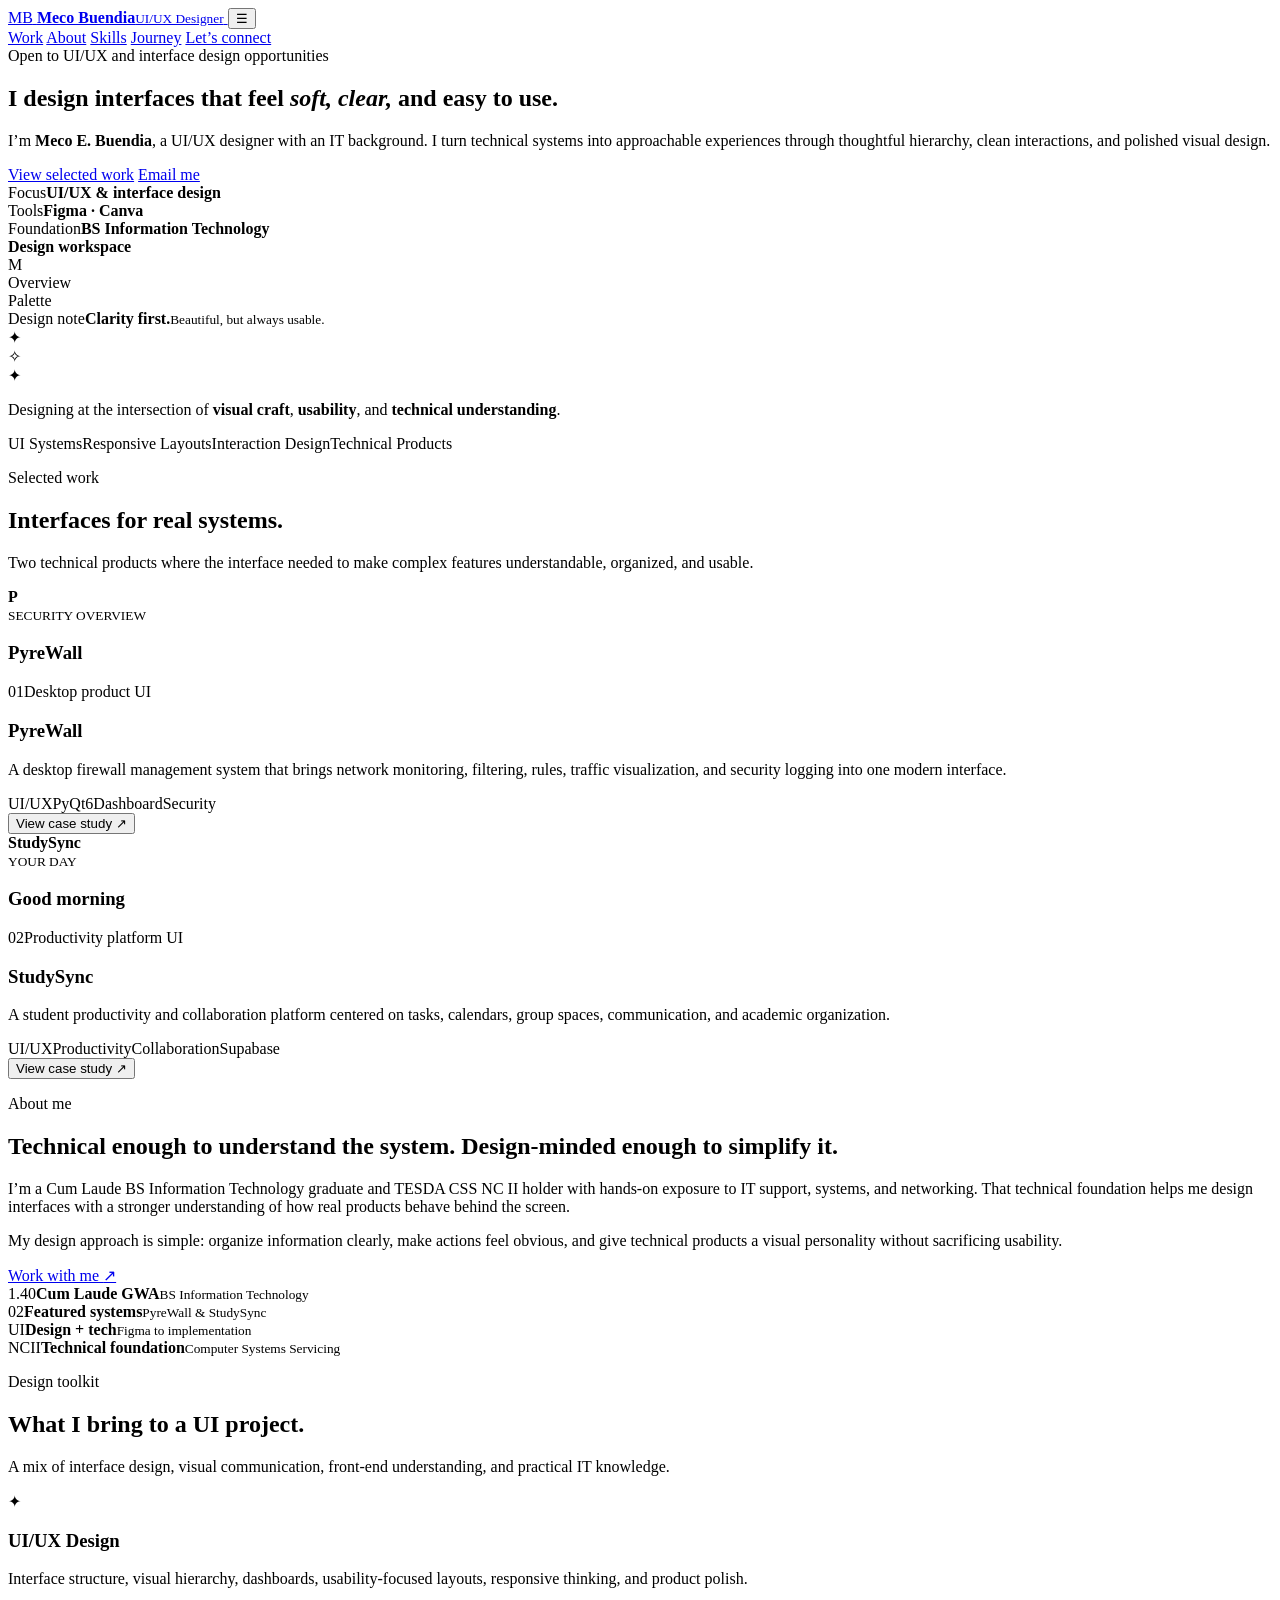
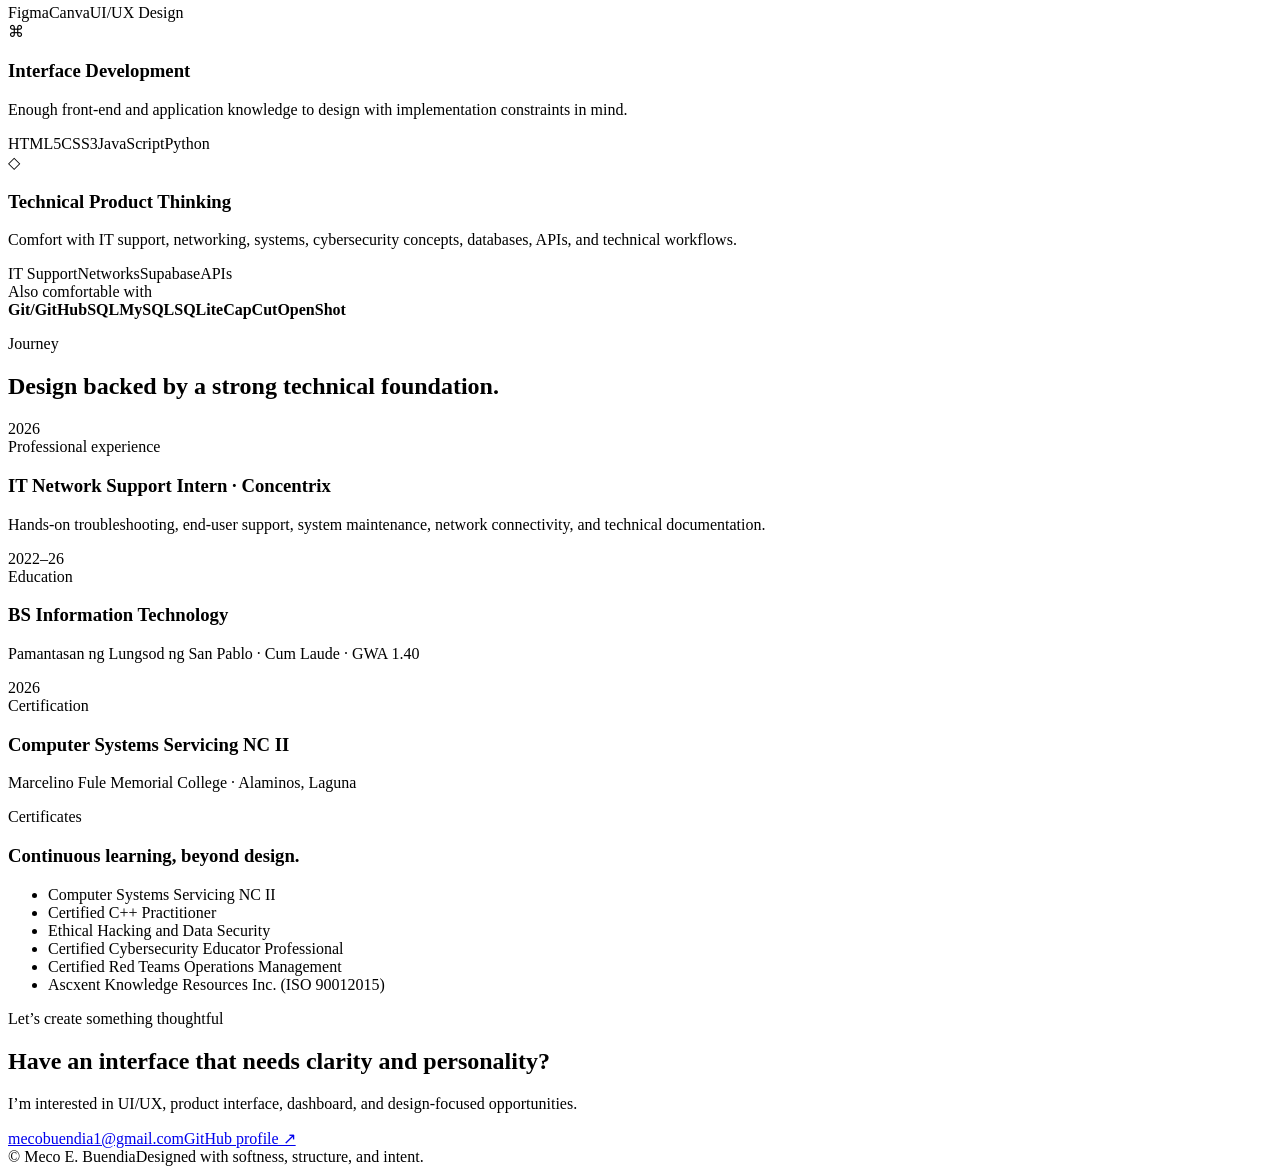
==== index.html @ 8eca29f7 "Add Meco UI UX portfolio site" ====
<!doctype html>
<html lang="en">
<head>
  <meta charset="utf-8" />
  <meta name="viewport" content="width=device-width, initial-scale=1" />
  <meta name="description" content="Meco E. Buendia — UI/UX designer portfolio focused on clear, polished interfaces for technical products." />
  <meta name="theme-color" content="#fbf5f8" />
  <title>Meco E. Buendia — UI/UX Designer</title>
  <link rel="stylesheet" href="styles.css" />
  <script src="app.js" defer></script>
</head>
<body>
  <div class="ambient ambient-a"></div>
  <div class="ambient ambient-b"></div>

  <header class="site-header" id="top">
    <a class="brand" href="#top" aria-label="Meco Buendia home">
      <span class="brand-mark">MB</span>
      <span class="brand-copy"><strong>Meco Buendia</strong><small>UI/UX Designer</small></span>
    </a>

    <button class="menu-button" id="menuButton" aria-label="Open navigation" aria-expanded="false">☰</button>
    <nav class="nav" id="siteNav">
      <a href="#work">Work</a>
      <a href="#about">About</a>
      <a href="#skills">Skills</a>
      <a href="#journey">Journey</a>
      <a class="nav-cta" href="#contact">Let’s connect</a>
    </nav>
  </header>

  <main>
    <section class="hero section-shell">
      <div class="hero-copy reveal">
        <div class="kicker"><span class="kicker-dot"></span> Open to UI/UX and interface design opportunities</div>
        <h1>I design interfaces that feel <em>soft, clear,</em> and easy to use.</h1>
        <p class="hero-lead">
          I’m <strong>Meco E. Buendia</strong>, a UI/UX designer with an IT background. I turn technical systems into approachable experiences through thoughtful hierarchy, clean interactions, and polished visual design.
        </p>
        <div class="hero-actions">
          <a class="button primary" href="#work">View selected work</a>
          <a class="button secondary" href="mailto:mecobuendia1@gmail.com">Email me</a>
        </div>
        <div class="hero-meta">
          <div><span>Focus</span><strong>UI/UX & interface design</strong></div>
          <div><span>Tools</span><strong>Figma · Canva</strong></div>
          <div><span>Foundation</span><strong>BS Information Technology</strong></div>
        </div>
      </div>

      <div class="hero-visual reveal delay-1" aria-label="Interface design preview">
        <div class="visual-backdrop"></div>
        <article class="ui-window main-window">
          <div class="window-bar"><span></span><span></span><span></span><b>Design workspace</b></div>
          <div class="window-body">
            <aside class="mini-sidebar">
              <div class="mini-logo">M</div>
              <i class="active"></i><i></i><i></i><i></i>
            </aside>
            <div class="mini-content">
              <div class="mini-label">Overview</div>
              <div class="mini-title"></div>
              <div class="mini-subtitle"></div>
              <div class="mini-stats"><span></span><span></span><span></span></div>
              <div class="mini-grid"><div></div><div></div></div>
            </div>
          </div>
        </article>
        <article class="floating-card palette-card"><span>Palette</span><div class="swatches"><i></i><i></i><i></i><i></i></div></article>
        <article class="floating-card note-card"><span>Design note</span><strong>Clarity first.</strong><small>Beautiful, but always usable.</small></article>
        <div class="sparkle s1">✦</div><div class="sparkle s2">✧</div><div class="sparkle s3">✦</div>
      </div>
    </section>

    <section class="section-shell intro-strip reveal">
      <p>Designing at the intersection of <strong>visual craft</strong>, <strong>usability</strong>, and <strong>technical understanding</strong>.</p>
      <div class="strip-tags"><span>UI Systems</span><span>Responsive Layouts</span><span>Interaction Design</span><span>Technical Products</span></div>
    </section>

    <section class="section-shell section" id="work">
      <div class="section-heading reveal">
        <div><p class="eyebrow">Selected work</p><h2>Interfaces for real systems.</h2></div>
        <p>Two technical products where the interface needed to make complex features understandable, organized, and usable.</p>
      </div>

      <div class="projects">
        <article class="project-card project-pyre reveal">
          <div class="project-visual pyre-visual">
            <div class="mock-app dark-mock">
              <div class="mock-side"><b>P</b><span></span><span></span><span></span><span></span></div>
              <div class="mock-main"><small>SECURITY OVERVIEW</small><h3>PyreWall</h3><div class="mock-cards"><i></i><i></i><i></i></div><div class="mock-chart"><span></span><span></span><span></span><span></span><span></span><span></span><span></span></div><div class="mock-table"><i></i><i></i><i></i></div></div>
            </div>
          </div>
          <div class="project-copy">
            <div class="project-top"><span class="project-index">01</span><span class="case-type">Desktop product UI</span></div>
            <h3>PyreWall</h3>
            <p>A desktop firewall management system that brings network monitoring, filtering, rules, traffic visualization, and security logging into one modern interface.</p>
            <div class="project-tags"><span>UI/UX</span><span>PyQt6</span><span>Dashboard</span><span>Security</span></div>
            <button class="text-link" data-case="pyrewall">View case study <span>↗</span></button>
          </div>
        </article>

        <article class="project-card project-study reveal">
          <div class="project-visual study-visual">
            <div class="mock-app light-mock">
              <div class="study-top"><b>StudySync</b><div><i></i><i></i><i></i></div></div>
              <div class="study-layout"><aside><span></span><span></span><span></span><span></span></aside><div class="study-content"><small>YOUR DAY</small><h3>Good morning</h3><div class="study-cards"><i></i><i></i></div><div class="study-panel"><span></span><span></span><span></span></div></div></div>
            </div>
          </div>
          <div class="project-copy">
            <div class="project-top"><span class="project-index">02</span><span class="case-type">Productivity platform UI</span></div>
            <h3>StudySync</h3>
            <p>A student productivity and collaboration platform centered on tasks, calendars, group spaces, communication, and academic organization.</p>
            <div class="project-tags"><span>UI/UX</span><span>Productivity</span><span>Collaboration</span><span>Supabase</span></div>
            <button class="text-link" data-case="studysync">View case study <span>↗</span></button>
          </div>
        </article>
      </div>
    </section>

    <section class="section-shell section" id="about">
      <div class="about-layout">
        <div class="about-copy reveal">
          <p class="eyebrow">About me</p>
          <h2>Technical enough to understand the system. Design-minded enough to simplify it.</h2>
          <p>I’m a Cum Laude BS Information Technology graduate and TESDA CSS NC II holder with hands-on exposure to IT support, systems, and networking. That technical foundation helps me design interfaces with a stronger understanding of how real products behave behind the screen.</p>
          <p>My design approach is simple: organize information clearly, make actions feel obvious, and give technical products a visual personality without sacrificing usability.</p>
          <a class="text-link inline-link" href="#contact">Work with me <span>↗</span></a>
        </div>
        <div class="about-cards reveal delay-1">
          <article><span class="card-number">1.40</span><strong>Cum Laude GWA</strong><small>BS Information Technology</small></article>
          <article><span class="card-number">02</span><strong>Featured systems</strong><small>PyreWall & StudySync</small></article>
          <article><span class="card-number">UI</span><strong>Design + tech</strong><small>Figma to implementation</small></article>
          <article><span class="card-number">NCII</span><strong>Technical foundation</strong><small>Computer Systems Servicing</small></article>
        </div>
      </div>
    </section>

    <section class="section-shell section" id="skills">
      <div class="section-heading reveal"><div><p class="eyebrow">Design toolkit</p><h2>What I bring to a UI project.</h2></div><p>A mix of interface design, visual communication, front-end understanding, and practical IT knowledge.</p></div>
      <div class="skill-grid">
        <article class="skill-card reveal"><div class="skill-icon">✦</div><h3>UI/UX Design</h3><p>Interface structure, visual hierarchy, dashboards, usability-focused layouts, responsive thinking, and product polish.</p><div><span>Figma</span><span>Canva</span><span>UI/UX Design</span></div></article>
        <article class="skill-card reveal delay-1"><div class="skill-icon">⌘</div><h3>Interface Development</h3><p>Enough front-end and application knowledge to design with implementation constraints in mind.</p><div><span>HTML5</span><span>CSS3</span><span>JavaScript</span><span>Python</span></div></article>
        <article class="skill-card reveal delay-2"><div class="skill-icon">◇</div><h3>Technical Product Thinking</h3><p>Comfort with IT support, networking, systems, cybersecurity concepts, databases, APIs, and technical workflows.</p><div><span>IT Support</span><span>Networks</span><span>Supabase</span><span>APIs</span></div></article>
      </div>
      <div class="tools-row reveal"><span>Also comfortable with</span><div><b>Git/GitHub</b><b>SQL</b><b>MySQL</b><b>SQLite</b><b>CapCut</b><b>OpenShot</b></div></div>
    </section>

    <section class="section-shell section" id="journey">
      <div class="section-heading reveal"><div><p class="eyebrow">Journey</p><h2>Design backed by a strong technical foundation.</h2></div></div>
      <div class="journey-grid">
        <div class="timeline reveal">
          <article><div class="timeline-year">2026</div><div><span>Professional experience</span><h3>IT Network Support Intern · Concentrix</h3><p>Hands-on troubleshooting, end-user support, system maintenance, network connectivity, and technical documentation.</p></div></article>
          <article><div class="timeline-year">2022–26</div><div><span>Education</span><h3>BS Information Technology</h3><p>Pamantasan ng Lungsod ng San Pablo · Cum Laude · GWA 1.40</p></div></article>
          <article><div class="timeline-year">2026</div><div><span>Certification</span><h3>Computer Systems Servicing NC II</h3><p>Marcelino Fule Memorial College · Alaminos, Laguna</p></div></article>
        </div>
        <aside class="certificate-card reveal delay-1">
          <p class="eyebrow">Certificates</p>
          <h3>Continuous learning, beyond design.</h3>
          <ul>
            <li>Computer Systems Servicing NC II</li>
            <li>Certified C++ Practitioner</li>
            <li>Ethical Hacking and Data Security</li>
            <li>Certified Cybersecurity Educator Professional</li>
            <li>Certified Red Teams Operations Management</li>
            <li>Ascxent Knowledge Resources Inc. (ISO 90012015)</li>
          </ul>
        </aside>
      </div>
    </section>

    <section class="contact section-shell section" id="contact">
      <div class="contact-card reveal">
        <div><p class="eyebrow">Let’s create something thoughtful</p><h2>Have an interface that needs clarity and personality?</h2><p>I’m interested in UI/UX, product interface, dashboard, and design-focused opportunities.</p></div>
        <div class="contact-actions"><a class="button primary" href="mailto:mecobuendia1@gmail.com">mecobuendia1@gmail.com</a><a class="button secondary" href="https://github.com/Sachibara0516" target="_blank" rel="noopener noreferrer">GitHub profile ↗</a></div>
      </div>
    </section>
  </main>

  <footer class="footer section-shell"><span>© <span id="year"></span> Meco E. Buendia</span><span>Designed with softness, structure, and intent.</span></footer>

  <dialog id="caseDialog" class="case-dialog">
    <div class="case-shell">
      <button class="case-close" id="caseClose" aria-label="Close case study">×</button>
      <div id="caseContent"></div>
    </div>
  </dialog>
</body>
</html>
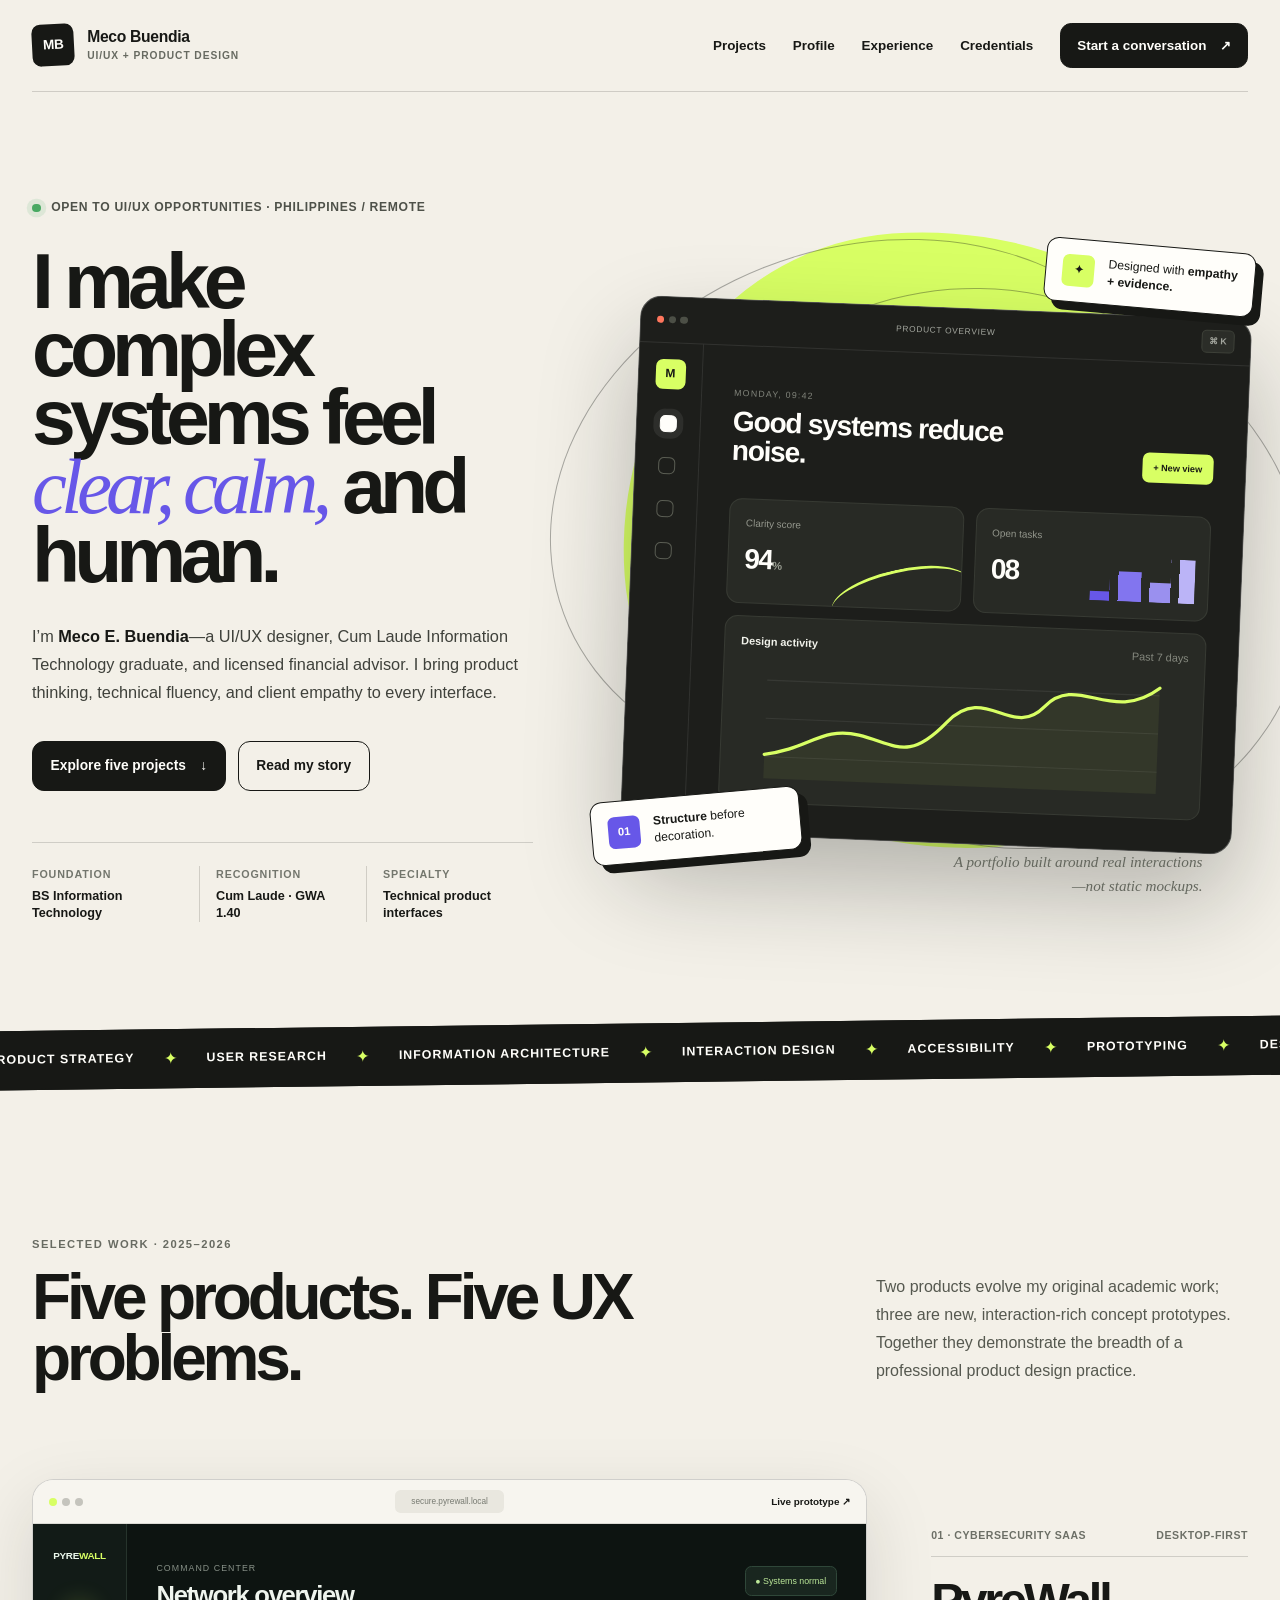
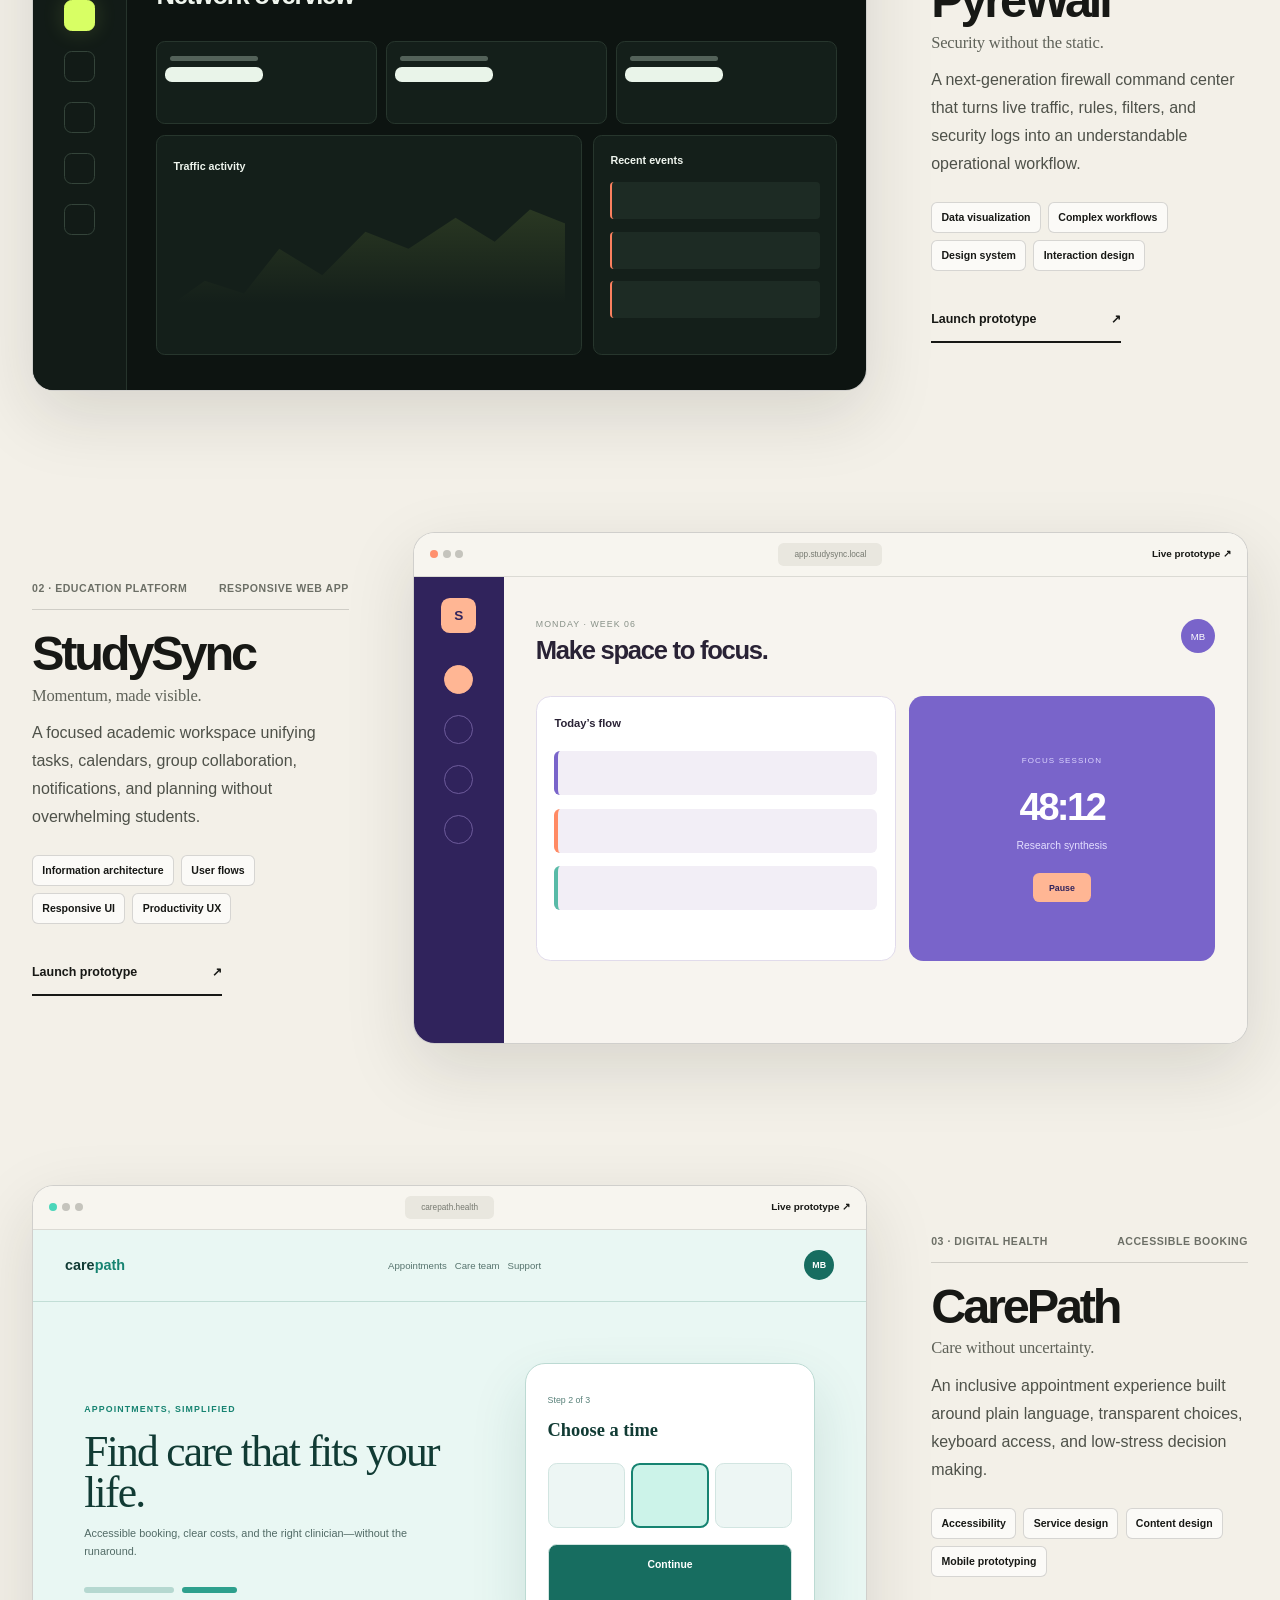
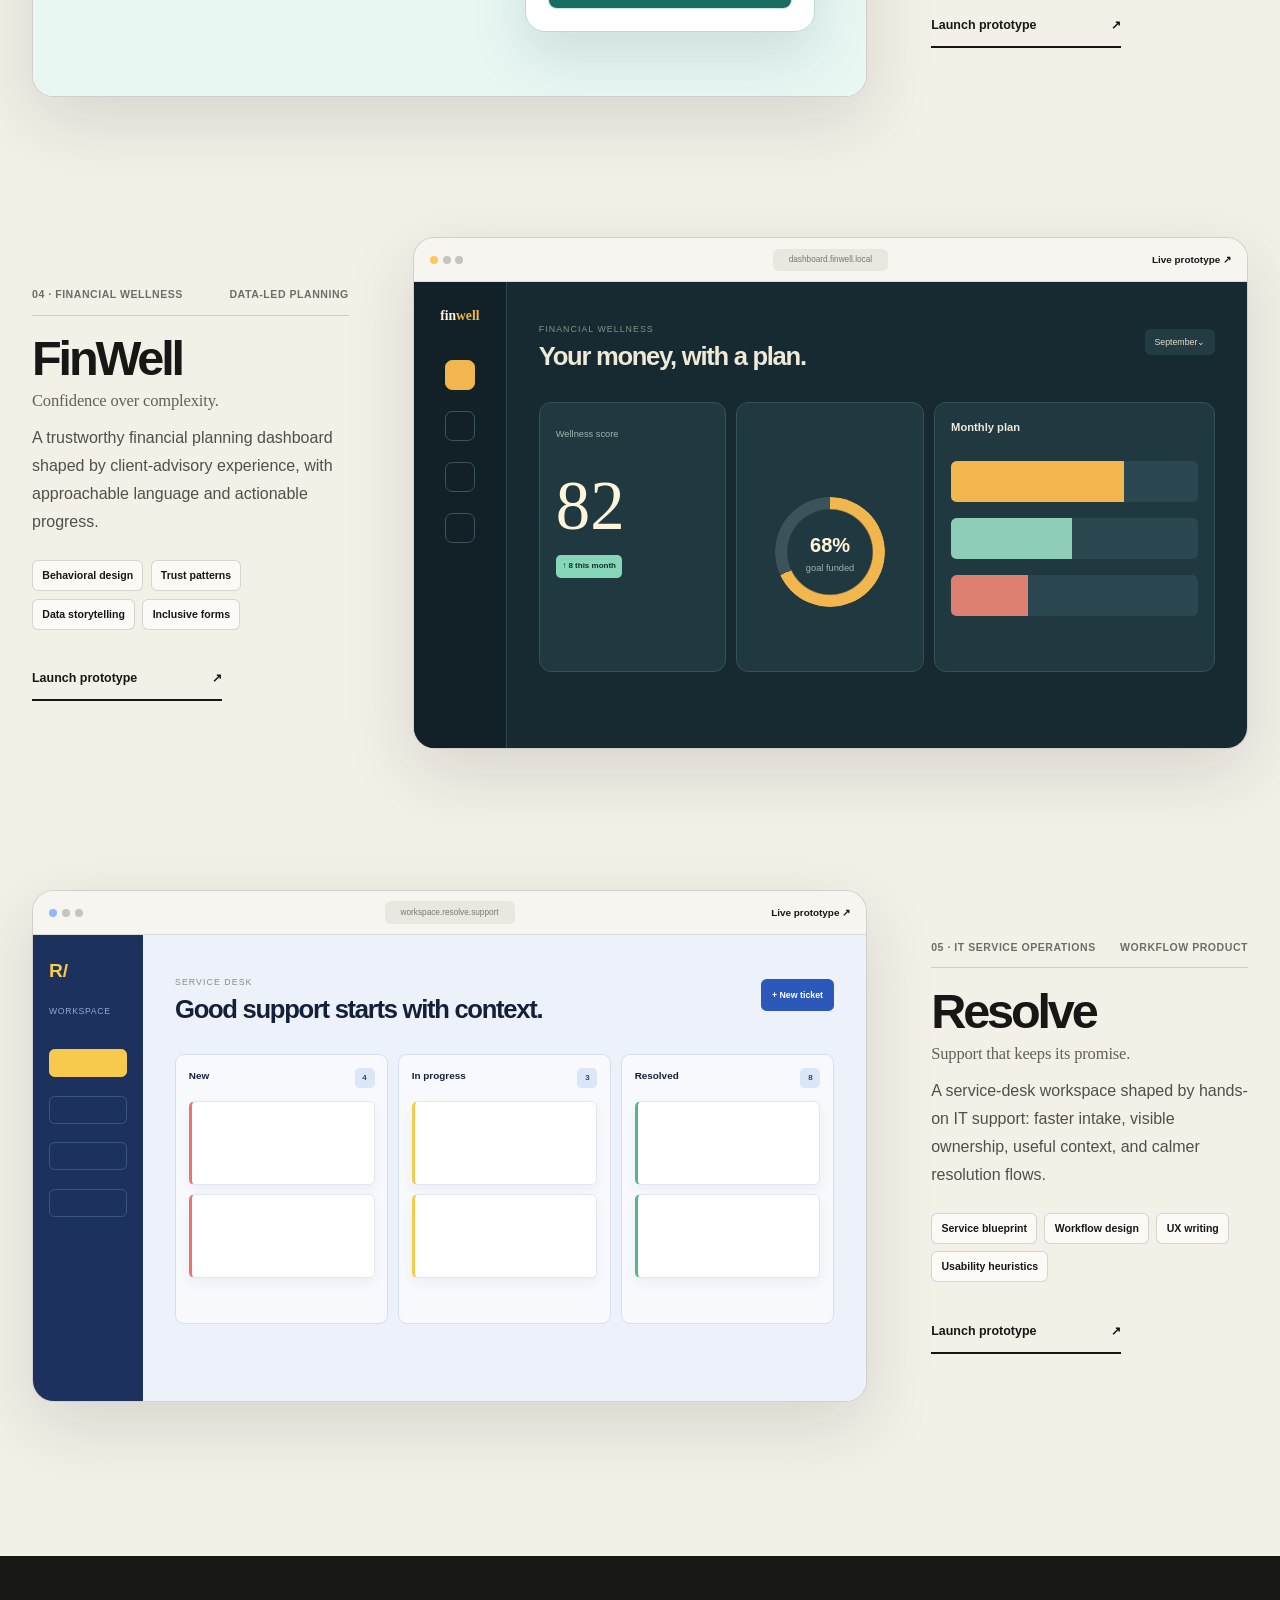
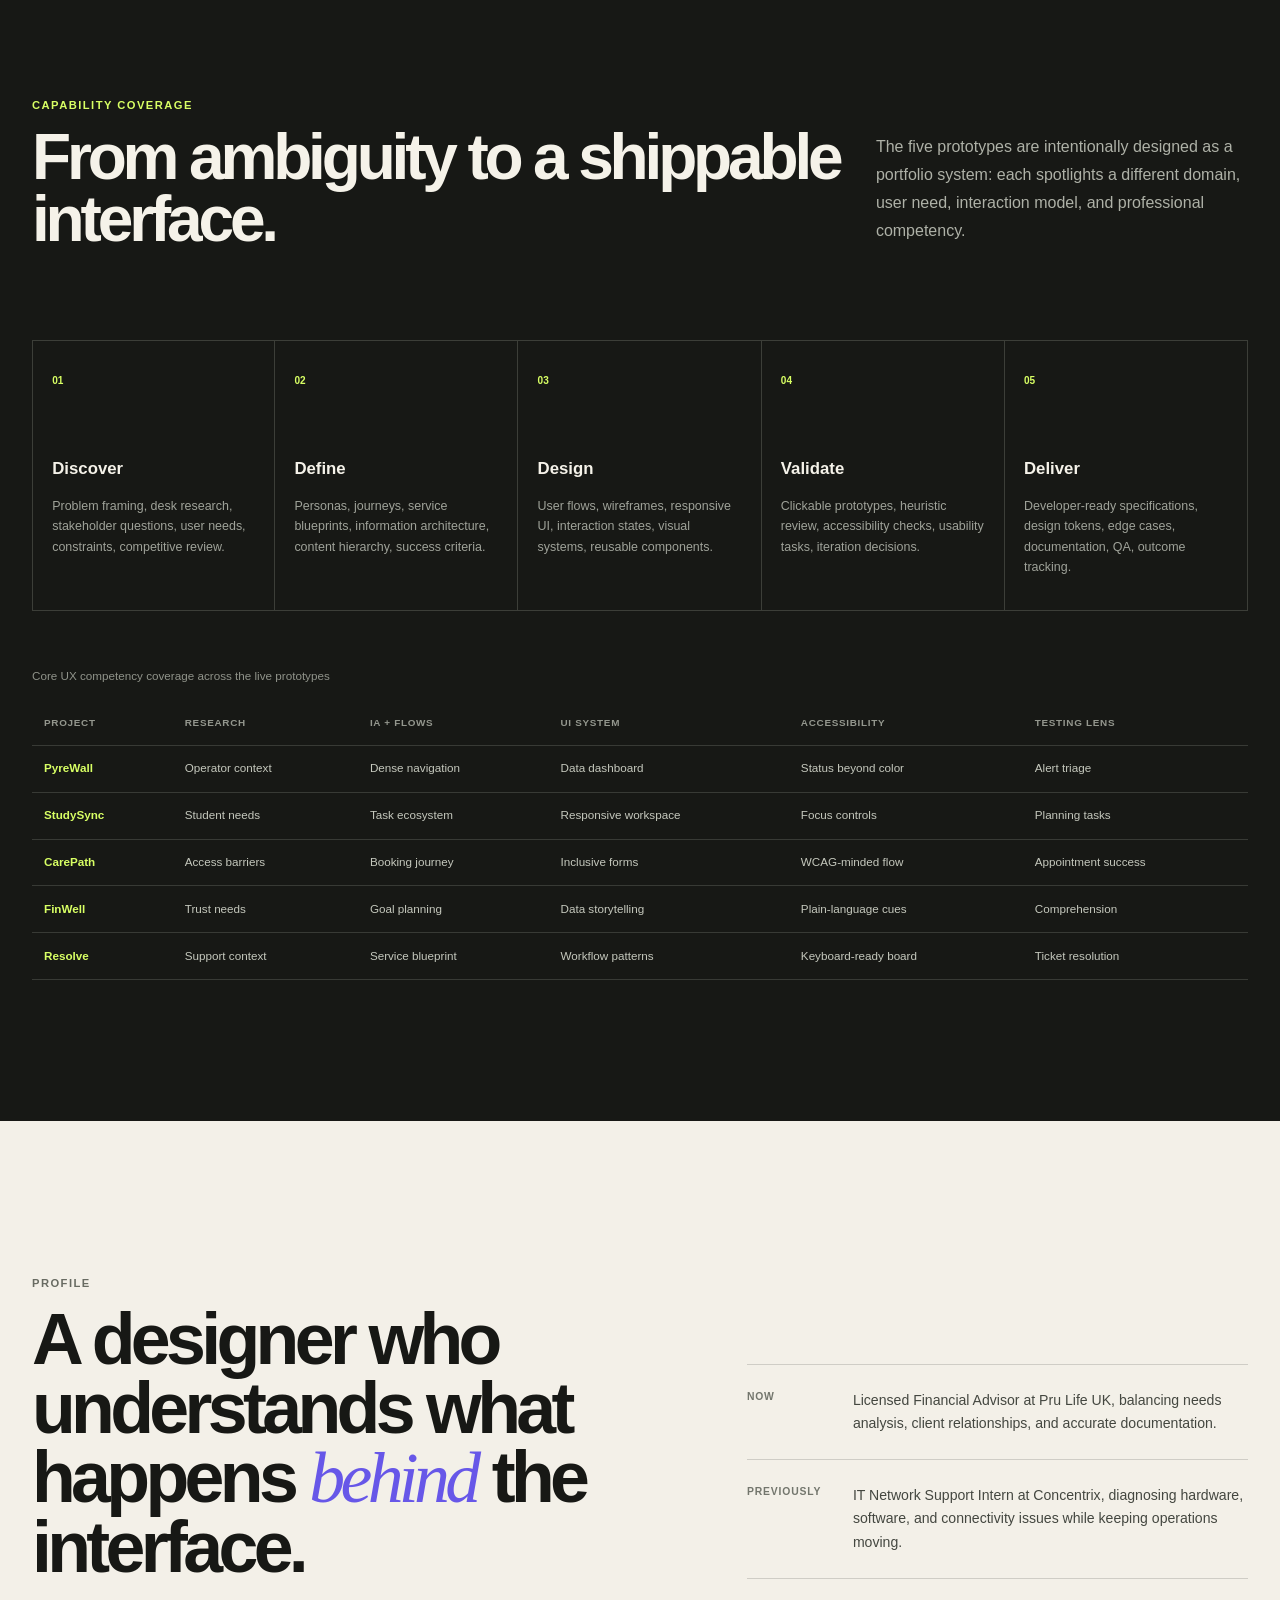
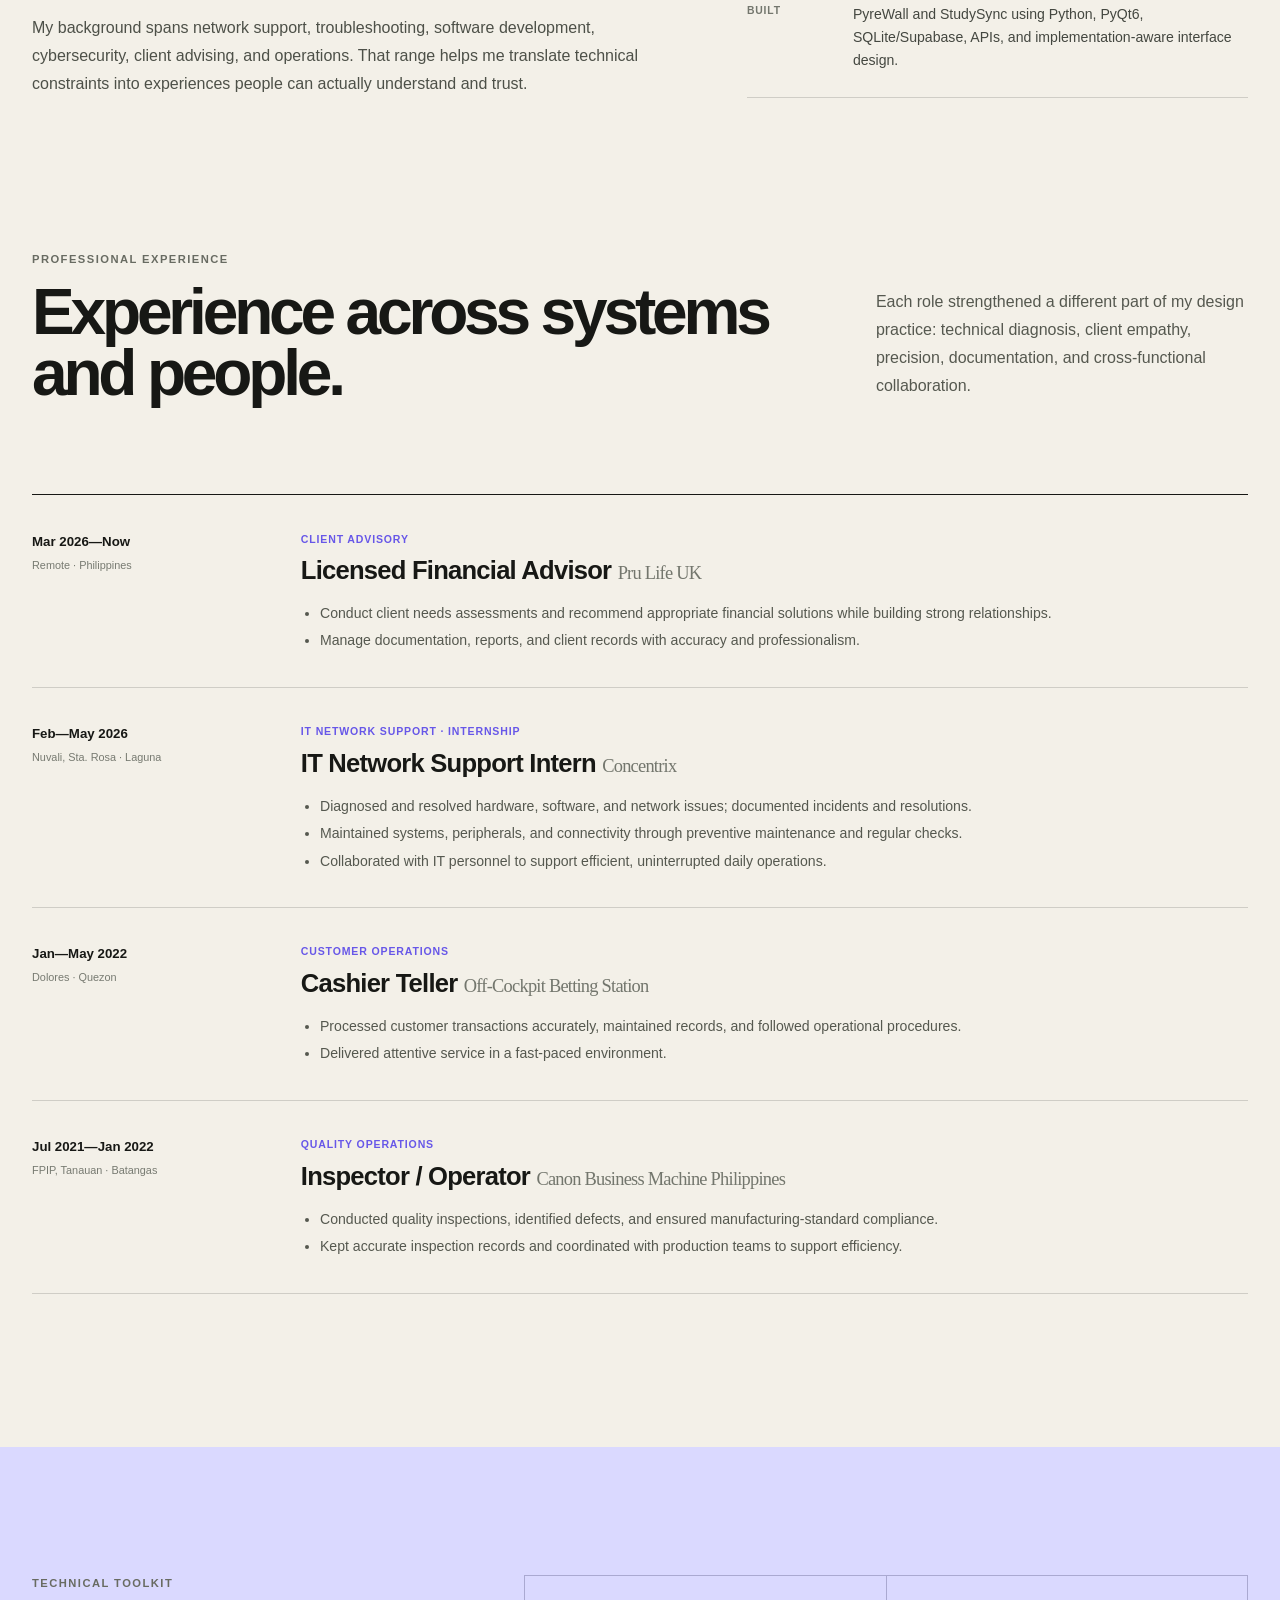
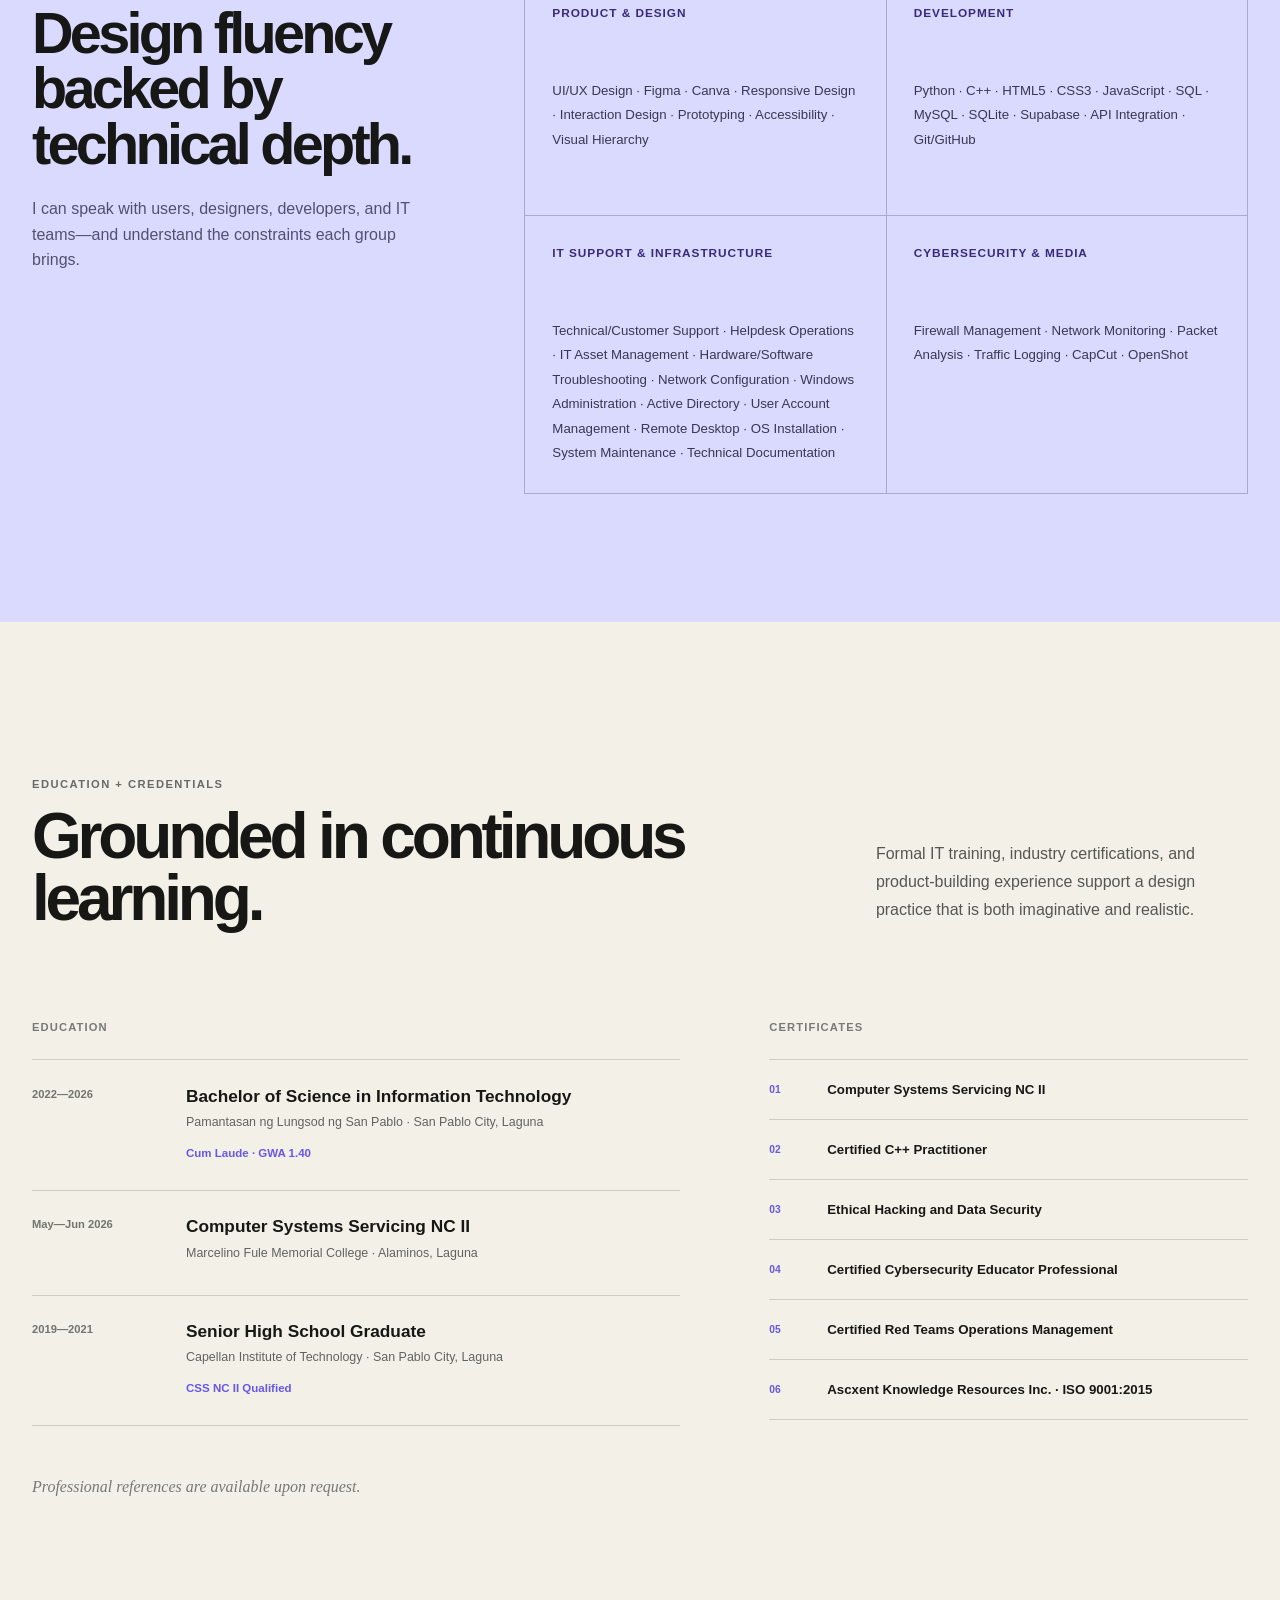
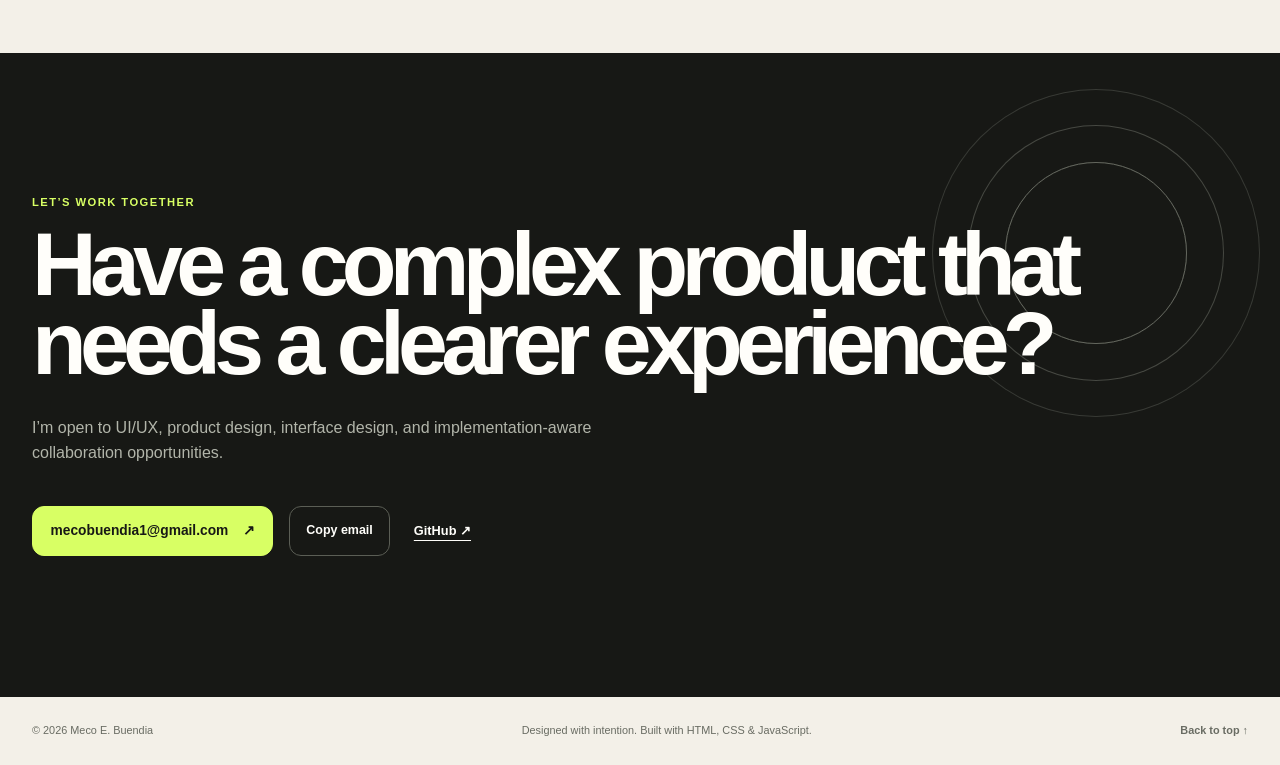
==== commit ae83f86c: "Rebuild portfolio with five interactive UX projects" ====
--- a/index.html
+++ b/index.html
@@ -3,187 +3,279 @@
 <head>
   <meta charset="utf-8" />
   <meta name="viewport" content="width=device-width, initial-scale=1" />
-  <meta name="description" content="Meco E. Buendia — UI/UX designer portfolio focused on clear, polished interfaces for technical products." />
-  <meta name="theme-color" content="#fbf5f8" />
-  <title>Meco E. Buendia — UI/UX Designer</title>
+  <meta name="description" content="Meco E. Buendia is a UI/UX designer and Cum Laude IT graduate designing clear, accessible interfaces for technical systems." />
+  <meta name="theme-color" content="#171815" />
+  <meta property="og:title" content="Meco Buendia — UI/UX & Product Designer" />
+  <meta property="og:description" content="Five interactive product design prototypes, technical product work, experience, and credentials." />
+  <meta property="og:type" content="website" />
+  <meta property="og:url" content="https://sachibuendia.vercel.app/" />
+  <title>Meco Buendia — UI/UX & Product Designer</title>
+  <link rel="canonical" href="https://sachibuendia.vercel.app/" />
   <link rel="stylesheet" href="styles.css" />
   <script src="app.js" defer></script>
 </head>
 <body>
-  <div class="ambient ambient-a"></div>
-  <div class="ambient ambient-b"></div>
+  <a class="skip-link" href="#main">Skip to content</a>
 
   <header class="site-header" id="top">
-    <a class="brand" href="#top" aria-label="Meco Buendia home">
-      <span class="brand-mark">MB</span>
-      <span class="brand-copy"><strong>Meco Buendia</strong><small>UI/UX Designer</small></span>
+    <a class="brand" href="#top" aria-label="Meco Buendia, home">
+      <span class="brand-mark" aria-hidden="true">MB</span>
+      <span class="brand-text">Meco Buendia<small>UI/UX + Product Design</small></span>
     </a>
-
-    <button class="menu-button" id="menuButton" aria-label="Open navigation" aria-expanded="false">☰</button>
-    <nav class="nav" id="siteNav">
-      <a href="#work">Work</a>
-      <a href="#about">About</a>
-      <a href="#skills">Skills</a>
-      <a href="#journey">Journey</a>
-      <a class="nav-cta" href="#contact">Let’s connect</a>
+    <button class="menu-button" type="button" aria-label="Open navigation" aria-expanded="false" aria-controls="site-nav">
+      <span></span><span></span>
+    </button>
+    <nav class="site-nav" id="site-nav" aria-label="Primary navigation">
+      <a href="#work">Projects</a>
+      <a href="#profile">Profile</a>
+      <a href="#experience">Experience</a>
+      <a href="#credentials">Credentials</a>
+      <a class="nav-cta" href="mailto:mecobuendia1@gmail.com">Start a conversation <span aria-hidden="true">↗</span></a>
     </nav>
   </header>
 
-  <main>
-    <section class="hero section-shell">
+  <main id="main">
+    <section class="hero section-shell" aria-labelledby="hero-title">
       <div class="hero-copy reveal">
-        <div class="kicker"><span class="kicker-dot"></span> Open to UI/UX and interface design opportunities</div>
-        <h1>I design interfaces that feel <em>soft, clear,</em> and easy to use.</h1>
-        <p class="hero-lead">
-          I’m <strong>Meco E. Buendia</strong>, a UI/UX designer with an IT background. I turn technical systems into approachable experiences through thoughtful hierarchy, clean interactions, and polished visual design.
-        </p>
+        <p class="availability"><span aria-hidden="true"></span> Open to UI/UX opportunities · Philippines / Remote</p>
+        <h1 id="hero-title">I make complex systems feel <em>clear, calm,</em> and human.</h1>
+        <p class="hero-lead">I’m <strong>Meco E. Buendia</strong>—a UI/UX designer, Cum Laude Information Technology graduate, and licensed financial advisor. I bring product thinking, technical fluency, and client empathy to every interface.</p>
         <div class="hero-actions">
-          <a class="button primary" href="#work">View selected work</a>
-          <a class="button secondary" href="mailto:mecobuendia1@gmail.com">Email me</a>
-        </div>
-        <div class="hero-meta">
-          <div><span>Focus</span><strong>UI/UX & interface design</strong></div>
-          <div><span>Tools</span><strong>Figma · Canva</strong></div>
-          <div><span>Foundation</span><strong>BS Information Technology</strong></div>
-        </div>
-      </div>
-
-      <div class="hero-visual reveal delay-1" aria-label="Interface design preview">
-        <div class="visual-backdrop"></div>
-        <article class="ui-window main-window">
-          <div class="window-bar"><span></span><span></span><span></span><b>Design workspace</b></div>
-          <div class="window-body">
-            <aside class="mini-sidebar">
-              <div class="mini-logo">M</div>
-              <i class="active"></i><i></i><i></i><i></i>
-            </aside>
-            <div class="mini-content">
-              <div class="mini-label">Overview</div>
-              <div class="mini-title"></div>
-              <div class="mini-subtitle"></div>
-              <div class="mini-stats"><span></span><span></span><span></span></div>
-              <div class="mini-grid"><div></div><div></div></div>
-            </div>
-          </div>
-        </article>
-        <article class="floating-card palette-card"><span>Palette</span><div class="swatches"><i></i><i></i><i></i><i></i></div></article>
-        <article class="floating-card note-card"><span>Design note</span><strong>Clarity first.</strong><small>Beautiful, but always usable.</small></article>
-        <div class="sparkle s1">✦</div><div class="sparkle s2">✧</div><div class="sparkle s3">✦</div>
-      </div>
-    </section>
-
-    <section class="section-shell intro-strip reveal">
-      <p>Designing at the intersection of <strong>visual craft</strong>, <strong>usability</strong>, and <strong>technical understanding</strong>.</p>
-      <div class="strip-tags"><span>UI Systems</span><span>Responsive Layouts</span><span>Interaction Design</span><span>Technical Products</span></div>
-    </section>
-
-    <section class="section-shell section" id="work">
-      <div class="section-heading reveal">
-        <div><p class="eyebrow">Selected work</p><h2>Interfaces for real systems.</h2></div>
-        <p>Two technical products where the interface needed to make complex features understandable, organized, and usable.</p>
-      </div>
-
-      <div class="projects">
+          <a class="button button-dark" href="#work">Explore five projects <span aria-hidden="true">↓</span></a>
+          <a class="button button-light" href="#profile">Read my story</a>
+        </div>
+        <dl class="hero-facts">
+          <div><dt>Foundation</dt><dd>BS Information Technology</dd></div>
+          <div><dt>Recognition</dt><dd>Cum Laude · GWA 1.40</dd></div>
+          <div><dt>Specialty</dt><dd>Technical product interfaces</dd></div>
+        </dl>
+      </div>
+
+      <div class="hero-art reveal delay-1" aria-label="A collection of interface design snapshots">
+        <div class="hero-orbit orbit-one" aria-hidden="true"></div>
+        <div class="hero-orbit orbit-two" aria-hidden="true"></div>
+        <article class="hero-window window-main">
+          <header><span class="window-dots" aria-hidden="true"><i></i><i></i><i></i></span><small>Product overview</small><b>⌘ K</b></header>
+          <div class="window-layout">
+            <aside aria-hidden="true"><strong>M</strong><i></i><i></i><i></i><i></i></aside>
+            <div class="window-content">
+              <div class="window-title"><div><small>MONDAY, 09:42</small><h2>Good systems reduce noise.</h2></div><span>+ New view</span></div>
+              <div class="metric-grid"><div><small>Clarity score</small><strong>94<span>%</span></strong><i class="metric-line"></i></div><div><small>Open tasks</small><strong>08</strong><i class="metric-bars"></i></div></div>
+              <div class="activity-panel"><div class="panel-top"><b>Design activity</b><span>Past 7 days</span></div><svg viewBox="0 0 360 110" role="img" aria-label="Rising design activity chart"><path class="chart-grid" d="M0 20H360M0 55H360M0 90H360"/><path class="chart-fill" d="M0 88 C40 82 52 60 86 67 S132 90 166 52 S226 66 255 34 S317 48 360 13 L360 110 L0 110Z"/><path class="chart-line" d="M0 88 C40 82 52 60 86 67 S132 90 166 52 S226 66 255 34 S317 48 360 13"/></svg></div>
+            </div>
+          </div>
+        </article>
+        <article class="hero-note note-one"><span>01</span><p><strong>Structure</strong> before decoration.</p></article>
+        <article class="hero-note note-two"><span aria-hidden="true">✦</span><p>Designed with <strong>empathy + evidence.</strong></p></article>
+        <p class="hero-caption">A portfolio built around real interactions—not static mockups.</p>
+      </div>
+    </section>
+
+    <section class="marquee" aria-label="Areas of practice">
+      <div class="marquee-track" aria-hidden="true">
+        <span>Product strategy</span><i>✦</i><span>User research</span><i>✦</i><span>Information architecture</span><i>✦</i><span>Interaction design</span><i>✦</i><span>Accessibility</span><i>✦</i><span>Prototyping</span><i>✦</i><span>Design systems</span><i>✦</i><span>Usability testing</span><i>✦</i>
+        <span>Product strategy</span><i>✦</i><span>User research</span><i>✦</i><span>Information architecture</span><i>✦</i><span>Interaction design</span><i>✦</i><span>Accessibility</span><i>✦</i><span>Prototyping</span><i>✦</i><span>Design systems</span><i>✦</i><span>Usability testing</span><i>✦</i>
+      </div>
+    </section>
+
+    <section class="work-section section-shell" id="work" aria-labelledby="work-title">
+      <div class="section-intro reveal">
+        <div><p class="eyebrow">Selected work · 2025–2026</p><h2 id="work-title">Five products. Five UX problems.</h2></div>
+        <p>Two products evolve my original academic work; three are new, interaction-rich concept prototypes. Together they demonstrate the breadth of a professional product design practice.</p>
+      </div>
+
+      <div class="project-list">
         <article class="project-card project-pyre reveal">
-          <div class="project-visual pyre-visual">
-            <div class="mock-app dark-mock">
-              <div class="mock-side"><b>P</b><span></span><span></span><span></span><span></span></div>
-              <div class="mock-main"><small>SECURITY OVERVIEW</small><h3>PyreWall</h3><div class="mock-cards"><i></i><i></i><i></i></div><div class="mock-chart"><span></span><span></span><span></span><span></span><span></span><span></span><span></span></div><div class="mock-table"><i></i><i></i><i></i></div></div>
-            </div>
-          </div>
-          <div class="project-copy">
-            <div class="project-top"><span class="project-index">01</span><span class="case-type">Desktop product UI</span></div>
-            <h3>PyreWall</h3>
-            <p>A desktop firewall management system that brings network monitoring, filtering, rules, traffic visualization, and security logging into one modern interface.</p>
-            <div class="project-tags"><span>UI/UX</span><span>PyQt6</span><span>Dashboard</span><span>Security</span></div>
-            <button class="text-link" data-case="pyrewall">View case study <span>↗</span></button>
+          <a class="project-preview" href="projects/pyrewall/" aria-label="Open the PyreWall live prototype">
+            <div class="browser-bar"><span><i></i><i></i><i></i></span><small>secure.pyrewall.local</small><b>Live prototype ↗</b></div>
+            <div class="pyre-ui preview-ui">
+              <aside><strong>PYRE<span>WALL</span></strong><i class="active"></i><i></i><i></i><i></i><i></i></aside>
+              <div class="preview-body"><header><div><small>COMMAND CENTER</small><h3>Network overview</h3></div><span>● Systems normal</span></header><div class="pyre-metrics"><i></i><i></i><i></i></div><div class="pyre-bottom"><div class="pyre-chart"><b>Traffic activity</b><span></span></div><div class="pyre-events"><b>Recent events</b><i></i><i></i><i></i></div></div></div>
+            </div>
+          </a>
+          <div class="project-copy">
+            <div class="project-meta"><span>01 · Cybersecurity SaaS</span><span>Desktop-first</span></div>
+            <h3>PyreWall <small>Security without the static.</small></h3>
+            <p>A next-generation firewall command center that turns live traffic, rules, filters, and security logs into an understandable operational workflow.</p>
+            <ul class="skill-chips" aria-label="Skills demonstrated"><li>Data visualization</li><li>Complex workflows</li><li>Design system</li><li>Interaction design</li></ul>
+            <a class="project-link" href="projects/pyrewall/">Launch prototype <span aria-hidden="true">↗</span></a>
           </div>
         </article>
 
         <article class="project-card project-study reveal">
-          <div class="project-visual study-visual">
-            <div class="mock-app light-mock">
-              <div class="study-top"><b>StudySync</b><div><i></i><i></i><i></i></div></div>
-              <div class="study-layout"><aside><span></span><span></span><span></span><span></span></aside><div class="study-content"><small>YOUR DAY</small><h3>Good morning</h3><div class="study-cards"><i></i><i></i></div><div class="study-panel"><span></span><span></span><span></span></div></div></div>
-            </div>
-          </div>
-          <div class="project-copy">
-            <div class="project-top"><span class="project-index">02</span><span class="case-type">Productivity platform UI</span></div>
-            <h3>StudySync</h3>
-            <p>A student productivity and collaboration platform centered on tasks, calendars, group spaces, communication, and academic organization.</p>
-            <div class="project-tags"><span>UI/UX</span><span>Productivity</span><span>Collaboration</span><span>Supabase</span></div>
-            <button class="text-link" data-case="studysync">View case study <span>↗</span></button>
-          </div>
-        </article>
-      </div>
-    </section>
-
-    <section class="section-shell section" id="about">
-      <div class="about-layout">
-        <div class="about-copy reveal">
-          <p class="eyebrow">About me</p>
-          <h2>Technical enough to understand the system. Design-minded enough to simplify it.</h2>
-          <p>I’m a Cum Laude BS Information Technology graduate and TESDA CSS NC II holder with hands-on exposure to IT support, systems, and networking. That technical foundation helps me design interfaces with a stronger understanding of how real products behave behind the screen.</p>
-          <p>My design approach is simple: organize information clearly, make actions feel obvious, and give technical products a visual personality without sacrificing usability.</p>
-          <a class="text-link inline-link" href="#contact">Work with me <span>↗</span></a>
-        </div>
-        <div class="about-cards reveal delay-1">
-          <article><span class="card-number">1.40</span><strong>Cum Laude GWA</strong><small>BS Information Technology</small></article>
-          <article><span class="card-number">02</span><strong>Featured systems</strong><small>PyreWall & StudySync</small></article>
-          <article><span class="card-number">UI</span><strong>Design + tech</strong><small>Figma to implementation</small></article>
-          <article><span class="card-number">NCII</span><strong>Technical foundation</strong><small>Computer Systems Servicing</small></article>
-        </div>
-      </div>
-    </section>
-
-    <section class="section-shell section" id="skills">
-      <div class="section-heading reveal"><div><p class="eyebrow">Design toolkit</p><h2>What I bring to a UI project.</h2></div><p>A mix of interface design, visual communication, front-end understanding, and practical IT knowledge.</p></div>
-      <div class="skill-grid">
-        <article class="skill-card reveal"><div class="skill-icon">✦</div><h3>UI/UX Design</h3><p>Interface structure, visual hierarchy, dashboards, usability-focused layouts, responsive thinking, and product polish.</p><div><span>Figma</span><span>Canva</span><span>UI/UX Design</span></div></article>
-        <article class="skill-card reveal delay-1"><div class="skill-icon">⌘</div><h3>Interface Development</h3><p>Enough front-end and application knowledge to design with implementation constraints in mind.</p><div><span>HTML5</span><span>CSS3</span><span>JavaScript</span><span>Python</span></div></article>
-        <article class="skill-card reveal delay-2"><div class="skill-icon">◇</div><h3>Technical Product Thinking</h3><p>Comfort with IT support, networking, systems, cybersecurity concepts, databases, APIs, and technical workflows.</p><div><span>IT Support</span><span>Networks</span><span>Supabase</span><span>APIs</span></div></article>
-      </div>
-      <div class="tools-row reveal"><span>Also comfortable with</span><div><b>Git/GitHub</b><b>SQL</b><b>MySQL</b><b>SQLite</b><b>CapCut</b><b>OpenShot</b></div></div>
-    </section>
-
-    <section class="section-shell section" id="journey">
-      <div class="section-heading reveal"><div><p class="eyebrow">Journey</p><h2>Design backed by a strong technical foundation.</h2></div></div>
-      <div class="journey-grid">
-        <div class="timeline reveal">
-          <article><div class="timeline-year">2026</div><div><span>Professional experience</span><h3>IT Network Support Intern · Concentrix</h3><p>Hands-on troubleshooting, end-user support, system maintenance, network connectivity, and technical documentation.</p></div></article>
-          <article><div class="timeline-year">2022–26</div><div><span>Education</span><h3>BS Information Technology</h3><p>Pamantasan ng Lungsod ng San Pablo · Cum Laude · GWA 1.40</p></div></article>
-          <article><div class="timeline-year">2026</div><div><span>Certification</span><h3>Computer Systems Servicing NC II</h3><p>Marcelino Fule Memorial College · Alaminos, Laguna</p></div></article>
-        </div>
-        <aside class="certificate-card reveal delay-1">
-          <p class="eyebrow">Certificates</p>
-          <h3>Continuous learning, beyond design.</h3>
+          <a class="project-preview" href="projects/studysync/" aria-label="Open the StudySync live prototype">
+            <div class="browser-bar"><span><i></i><i></i><i></i></span><small>app.studysync.local</small><b>Live prototype ↗</b></div>
+            <div class="study-ui preview-ui">
+              <aside><strong>S<span>StudySync</span></strong><i class="active"></i><i></i><i></i><i></i></aside>
+              <div class="preview-body"><header><div><small>MONDAY · WEEK 06</small><h3>Make space to focus.</h3></div><span>MB</span></header><div class="study-columns"><div class="study-agenda"><b>Today’s flow</b><i></i><i></i><i></i></div><div class="study-focus"><small>FOCUS SESSION</small><strong>48:12</strong><span>Research synthesis</span><i class="mock-button">Pause</i></div></div></div>
+            </div>
+          </a>
+          <div class="project-copy">
+            <div class="project-meta"><span>02 · Education platform</span><span>Responsive web app</span></div>
+            <h3>StudySync <small>Momentum, made visible.</small></h3>
+            <p>A focused academic workspace unifying tasks, calendars, group collaboration, notifications, and planning without overwhelming students.</p>
+            <ul class="skill-chips" aria-label="Skills demonstrated"><li>Information architecture</li><li>User flows</li><li>Responsive UI</li><li>Productivity UX</li></ul>
+            <a class="project-link" href="projects/studysync/">Launch prototype <span aria-hidden="true">↗</span></a>
+          </div>
+        </article>
+
+        <article class="project-card project-care reveal">
+          <a class="project-preview" href="projects/carepath/" aria-label="Open the CarePath live prototype">
+            <div class="browser-bar"><span><i></i><i></i><i></i></span><small>carepath.health</small><b>Live prototype ↗</b></div>
+            <div class="care-ui preview-ui">
+              <div class="care-nav"><strong>care<span>path</span></strong><span>Appointments&nbsp;&nbsp; Care team&nbsp;&nbsp; Support</span><b>MB</b></div>
+              <div class="care-layout"><div class="care-copy"><small>APPOINTMENTS, SIMPLIFIED</small><h3>Find care that fits your life.</h3><p>Accessible booking, clear costs, and the right clinician—without the runaround.</p><i></i><i></i></div><div class="care-phone"><span>Step 2 of 3</span><b>Choose a time</b><div><i></i><i></i><i></i></div><i class="mock-button">Continue</i></div></div>
+            </div>
+          </a>
+          <div class="project-copy">
+            <div class="project-meta"><span>03 · Digital health</span><span>Accessible booking</span></div>
+            <h3>CarePath <small>Care without uncertainty.</small></h3>
+            <p>An inclusive appointment experience built around plain language, transparent choices, keyboard access, and low-stress decision making.</p>
+            <ul class="skill-chips" aria-label="Skills demonstrated"><li>Accessibility</li><li>Service design</li><li>Content design</li><li>Mobile prototyping</li></ul>
+            <a class="project-link" href="projects/carepath/">Launch prototype <span aria-hidden="true">↗</span></a>
+          </div>
+        </article>
+
+        <article class="project-card project-fin reveal">
+          <a class="project-preview" href="projects/finwell/" aria-label="Open the FinWell live prototype">
+            <div class="browser-bar"><span><i></i><i></i><i></i></span><small>dashboard.finwell.local</small><b>Live prototype ↗</b></div>
+            <div class="fin-ui preview-ui">
+              <aside><strong>fin<span>well</span></strong><i class="active"></i><i></i><i></i><i></i></aside>
+              <div class="preview-body"><header><div><small>FINANCIAL WELLNESS</small><h3>Your money, with a plan.</h3></div><span>September⌄</span></header><div class="fin-grid"><div class="fin-score"><small>Wellness score</small><strong>82</strong><span>↑ 8 this month</span></div><div class="fin-ring"><i></i><b>68%</b><small>goal funded</small></div><div class="fin-plan"><b>Monthly plan</b><i></i><i></i><i></i></div></div></div>
+            </div>
+          </a>
+          <div class="project-copy">
+            <div class="project-meta"><span>04 · Financial wellness</span><span>Data-led planning</span></div>
+            <h3>FinWell <small>Confidence over complexity.</small></h3>
+            <p>A trustworthy financial planning dashboard shaped by client-advisory experience, with approachable language and actionable progress.</p>
+            <ul class="skill-chips" aria-label="Skills demonstrated"><li>Behavioral design</li><li>Trust patterns</li><li>Data storytelling</li><li>Inclusive forms</li></ul>
+            <a class="project-link" href="projects/finwell/">Launch prototype <span aria-hidden="true">↗</span></a>
+          </div>
+        </article>
+
+        <article class="project-card project-resolve reveal">
+          <a class="project-preview" href="projects/resolve/" aria-label="Open the Resolve live prototype">
+            <div class="browser-bar"><span><i></i><i></i><i></i></span><small>workspace.resolve.support</small><b>Live prototype ↗</b></div>
+            <div class="resolve-ui preview-ui">
+              <aside><strong>R/</strong><span>Workspace</span><i class="active"></i><i></i><i></i><i></i></aside>
+              <div class="preview-body"><header><div><small>SERVICE DESK</small><h3>Good support starts with context.</h3></div><i class="mock-button">+ New ticket</i></header><div class="resolve-board"><div><b>New <span>4</span></b><i></i><i></i></div><div><b>In progress <span>3</span></b><i></i><i></i></div><div><b>Resolved <span>8</span></b><i></i><i></i></div></div></div>
+            </div>
+          </a>
+          <div class="project-copy">
+            <div class="project-meta"><span>05 · IT service operations</span><span>Workflow product</span></div>
+            <h3>Resolve <small>Support that keeps its promise.</small></h3>
+            <p>A service-desk workspace shaped by hands-on IT support: faster intake, visible ownership, useful context, and calmer resolution flows.</p>
+            <ul class="skill-chips" aria-label="Skills demonstrated"><li>Service blueprint</li><li>Workflow design</li><li>UX writing</li><li>Usability heuristics</li></ul>
+            <a class="project-link" href="projects/resolve/">Launch prototype <span aria-hidden="true">↗</span></a>
+          </div>
+        </article>
+      </div>
+    </section>
+
+    <section class="discipline-section" aria-labelledby="discipline-title">
+      <div class="section-shell">
+        <div class="section-intro inverse reveal"><div><p class="eyebrow">Capability coverage</p><h2 id="discipline-title">From ambiguity to a shippable interface.</h2></div><p>The five prototypes are intentionally designed as a portfolio system: each spotlights a different domain, user need, interaction model, and professional competency.</p></div>
+        <div class="discipline-grid reveal">
+          <article><span>01</span><h3>Discover</h3><p>Problem framing, desk research, stakeholder questions, user needs, constraints, competitive review.</p></article>
+          <article><span>02</span><h3>Define</h3><p>Personas, journeys, service blueprints, information architecture, content hierarchy, success criteria.</p></article>
+          <article><span>03</span><h3>Design</h3><p>User flows, wireframes, responsive UI, interaction states, visual systems, reusable components.</p></article>
+          <article><span>04</span><h3>Validate</h3><p>Clickable prototypes, heuristic review, accessibility checks, usability tasks, iteration decisions.</p></article>
+          <article><span>05</span><h3>Deliver</h3><p>Developer-ready specifications, design tokens, edge cases, documentation, QA, outcome tracking.</p></article>
+        </div>
+        <div class="coverage-table-wrap reveal">
+          <table class="coverage-table">
+            <caption>Core UX competency coverage across the live prototypes</caption>
+            <thead><tr><th scope="col">Project</th><th scope="col">Research</th><th scope="col">IA + flows</th><th scope="col">UI system</th><th scope="col">Accessibility</th><th scope="col">Testing lens</th></tr></thead>
+            <tbody>
+              <tr><th scope="row">PyreWall</th><td>Operator context</td><td>Dense navigation</td><td>Data dashboard</td><td>Status beyond color</td><td>Alert triage</td></tr>
+              <tr><th scope="row">StudySync</th><td>Student needs</td><td>Task ecosystem</td><td>Responsive workspace</td><td>Focus controls</td><td>Planning tasks</td></tr>
+              <tr><th scope="row">CarePath</th><td>Access barriers</td><td>Booking journey</td><td>Inclusive forms</td><td>WCAG-minded flow</td><td>Appointment success</td></tr>
+              <tr><th scope="row">FinWell</th><td>Trust needs</td><td>Goal planning</td><td>Data storytelling</td><td>Plain-language cues</td><td>Comprehension</td></tr>
+              <tr><th scope="row">Resolve</th><td>Support context</td><td>Service blueprint</td><td>Workflow patterns</td><td>Keyboard-ready board</td><td>Ticket resolution</td></tr>
+            </tbody>
+          </table>
+        </div>
+      </div>
+    </section>
+
+    <section class="profile-section section-shell" id="profile" aria-labelledby="profile-title">
+      <div class="profile-statement reveal">
+        <p class="eyebrow">Profile</p>
+        <h2 id="profile-title">A designer who understands what happens <em>behind</em> the interface.</h2>
+        <p>My background spans network support, troubleshooting, software development, cybersecurity, client advising, and operations. That range helps me translate technical constraints into experiences people can actually understand and trust.</p>
+      </div>
+      <div class="profile-notes reveal delay-1">
+        <div><span>Now</span><p>Licensed Financial Advisor at Pru Life UK, balancing needs analysis, client relationships, and accurate documentation.</p></div>
+        <div><span>Previously</span><p>IT Network Support Intern at Concentrix, diagnosing hardware, software, and connectivity issues while keeping operations moving.</p></div>
+        <div><span>Built</span><p>PyreWall and StudySync using Python, PyQt6, SQLite/Supabase, APIs, and implementation-aware interface design.</p></div>
+      </div>
+    </section>
+
+    <section class="experience-section section-shell" id="experience" aria-labelledby="experience-title">
+      <div class="section-intro reveal"><div><p class="eyebrow">Professional experience</p><h2 id="experience-title">Experience across systems and people.</h2></div><p>Each role strengthened a different part of my design practice: technical diagnosis, client empathy, precision, documentation, and cross-functional collaboration.</p></div>
+      <div class="timeline">
+        <article class="timeline-item reveal"><div class="timeline-date"><strong>Mar 2026—Now</strong><span>Remote · Philippines</span></div><div><p class="role-type">Client advisory</p><h3>Licensed Financial Advisor <span>Pru Life UK</span></h3><ul><li>Conduct client needs assessments and recommend appropriate financial solutions while building strong relationships.</li><li>Manage documentation, reports, and client records with accuracy and professionalism.</li></ul></div></article>
+        <article class="timeline-item reveal"><div class="timeline-date"><strong>Feb—May 2026</strong><span>Nuvali, Sta. Rosa · Laguna</span></div><div><p class="role-type">IT network support · Internship</p><h3>IT Network Support Intern <span>Concentrix</span></h3><ul><li>Diagnosed and resolved hardware, software, and network issues; documented incidents and resolutions.</li><li>Maintained systems, peripherals, and connectivity through preventive maintenance and regular checks.</li><li>Collaborated with IT personnel to support efficient, uninterrupted daily operations.</li></ul></div></article>
+        <article class="timeline-item reveal"><div class="timeline-date"><strong>Jan—May 2022</strong><span>Dolores · Quezon</span></div><div><p class="role-type">Customer operations</p><h3>Cashier Teller <span>Off-Cockpit Betting Station</span></h3><ul><li>Processed customer transactions accurately, maintained records, and followed operational procedures.</li><li>Delivered attentive service in a fast-paced environment.</li></ul></div></article>
+        <article class="timeline-item reveal"><div class="timeline-date"><strong>Jul 2021—Jan 2022</strong><span>FPIP, Tanauan · Batangas</span></div><div><p class="role-type">Quality operations</p><h3>Inspector / Operator <span>Canon Business Machine Philippines</span></h3><ul><li>Conducted quality inspections, identified defects, and ensured manufacturing-standard compliance.</li><li>Kept accurate inspection records and coordinated with production teams to support efficiency.</li></ul></div></article>
+      </div>
+    </section>
+
+    <section class="toolkit-section" aria-labelledby="toolkit-title">
+      <div class="section-shell toolkit-layout">
+        <div class="toolkit-heading reveal"><p class="eyebrow">Technical toolkit</p><h2 id="toolkit-title">Design fluency backed by technical depth.</h2><p>I can speak with users, designers, developers, and IT teams—and understand the constraints each group brings.</p></div>
+        <div class="toolkit-groups reveal delay-1">
+          <article><h3>Product & design</h3><p>UI/UX Design · Figma · Canva · Responsive Design · Interaction Design · Prototyping · Accessibility · Visual Hierarchy</p></article>
+          <article><h3>Development</h3><p>Python · C++ · HTML5 · CSS3 · JavaScript · SQL · MySQL · SQLite · Supabase · API Integration · Git/GitHub</p></article>
+          <article><h3>IT support & infrastructure</h3><p>Technical/Customer Support · Helpdesk Operations · IT Asset Management · Hardware/Software Troubleshooting · Network Configuration · Windows Administration · Active Directory · User Account Management · Remote Desktop · OS Installation · System Maintenance · Technical Documentation</p></article>
+          <article><h3>Cybersecurity & media</h3><p>Firewall Management · Network Monitoring · Packet Analysis · Traffic Logging · CapCut · OpenShot</p></article>
+        </div>
+      </div>
+    </section>
+
+    <section class="credentials-section section-shell" id="credentials" aria-labelledby="credentials-title">
+      <div class="section-intro reveal"><div><p class="eyebrow">Education + credentials</p><h2 id="credentials-title">Grounded in continuous learning.</h2></div><p>Formal IT training, industry certifications, and product-building experience support a design practice that is both imaginative and realistic.</p></div>
+      <div class="credentials-grid">
+        <div class="education-list reveal">
+          <h3>Education</h3>
+          <article><span>2022—2026</span><div><h4>Bachelor of Science in Information Technology</h4><p>Pamantasan ng Lungsod ng San Pablo · San Pablo City, Laguna</p><strong>Cum Laude · GWA 1.40</strong></div></article>
+          <article><span>May—Jun 2026</span><div><h4>Computer Systems Servicing NC II</h4><p>Marcelino Fule Memorial College · Alaminos, Laguna</p></div></article>
+          <article><span>2019—2021</span><div><h4>Senior High School Graduate</h4><p>Capellan Institute of Technology · San Pablo City, Laguna</p><strong>CSS NC II Qualified</strong></div></article>
+        </div>
+        <div class="certificate-list reveal delay-1">
+          <h3>Certificates</h3>
           <ul>
-            <li>Computer Systems Servicing NC II</li>
-            <li>Certified C++ Practitioner</li>
-            <li>Ethical Hacking and Data Security</li>
-            <li>Certified Cybersecurity Educator Professional</li>
-            <li>Certified Red Teams Operations Management</li>
-            <li>Ascxent Knowledge Resources Inc. (ISO 90012015)</li>
+            <li><span>01</span><p>Computer Systems Servicing NC II</p></li>
+            <li><span>02</span><p>Certified C++ Practitioner</p></li>
+            <li><span>03</span><p>Ethical Hacking and Data Security</p></li>
+            <li><span>04</span><p>Certified Cybersecurity Educator Professional</p></li>
+            <li><span>05</span><p>Certified Red Teams Operations Management</p></li>
+            <li><span>06</span><p>Ascxent Knowledge Resources Inc. · ISO 9001:2015</p></li>
           </ul>
-        </aside>
-      </div>
-    </section>
-
-    <section class="contact section-shell section" id="contact">
-      <div class="contact-card reveal">
-        <div><p class="eyebrow">Let’s create something thoughtful</p><h2>Have an interface that needs clarity and personality?</h2><p>I’m interested in UI/UX, product interface, dashboard, and design-focused opportunities.</p></div>
-        <div class="contact-actions"><a class="button primary" href="mailto:mecobuendia1@gmail.com">mecobuendia1@gmail.com</a><a class="button secondary" href="https://github.com/Sachibara0516" target="_blank" rel="noopener noreferrer">GitHub profile ↗</a></div>
+        </div>
+      </div>
+      <p class="references-note reveal">Professional references are available upon request.</p>
+    </section>
+
+    <section class="contact-section" id="contact" aria-labelledby="contact-title">
+      <div class="section-shell contact-inner reveal">
+        <p class="eyebrow">Let’s work together</p>
+        <h2 id="contact-title">Have a complex product that needs a clearer experience?</h2>
+        <p>I’m open to UI/UX, product design, interface design, and implementation-aware collaboration opportunities.</p>
+        <div class="contact-actions">
+          <a class="button button-acid" href="mailto:mecobuendia1@gmail.com">mecobuendia1@gmail.com <span aria-hidden="true">↗</span></a>
+          <button class="copy-button" type="button" data-email="mecobuendia1@gmail.com">Copy email</button>
+          <a class="plain-link" href="https://github.com/Sachibara0516" target="_blank" rel="noreferrer">GitHub ↗</a>
+        </div>
       </div>
     </section>
   </main>
 
-  <footer class="footer section-shell"><span>© <span id="year"></span> Meco E. Buendia</span><span>Designed with softness, structure, and intent.</span></footer>
-
-  <dialog id="caseDialog" class="case-dialog">
-    <div class="case-shell">
-      <button class="case-close" id="caseClose" aria-label="Close case study">×</button>
-      <div id="caseContent"></div>
-    </div>
-  </dialog>
+  <footer class="site-footer section-shell">
+    <p>© <span id="year">2026</span> Meco E. Buendia</p>
+    <p>Designed with intention. Built with HTML, CSS & JavaScript.</p>
+    <a href="#top">Back to top ↑</a>
+  </footer>
+  <div class="toast" role="status" aria-live="polite"></div>
 </body>
-</html>+</html>
--- a/styles.css
+++ b/styles.css
@@ -0,0 +1,788 @@
+:root {
+  --ink: #171815;
+  --ink-soft: #3f413b;
+  --paper: #f3f0e8;
+  --paper-deep: #e8e3d7;
+  --white: #fffefa;
+  --acid: #d8ff64;
+  --violet: #6757e8;
+  --blue: #3b63f0;
+  --coral: #ff765d;
+  --line: rgba(23, 24, 21, 0.16);
+  --radius: 1.35rem;
+  --shadow: 0 24px 70px rgba(31, 30, 25, 0.13);
+  --sans: "Avenir Next", "Segoe UI", Inter, Helvetica, Arial, sans-serif;
+  --serif: Iowan Old Style, Baskerville, "Times New Roman", serif;
+}
+
+* { box-sizing: border-box; }
+
+html { scroll-behavior: smooth; }
+
+body {
+  margin: 0;
+  min-width: 320px;
+  overflow-x: hidden;
+  color: var(--ink);
+  background: var(--paper);
+  font-family: var(--sans);
+  font-size: 16px;
+  line-height: 1.6;
+  -webkit-font-smoothing: antialiased;
+}
+
+body.nav-open { overflow: hidden; }
+
+button, a { font: inherit; }
+a { color: inherit; }
+button { color: inherit; }
+
+::selection { color: var(--ink); background: var(--acid); }
+
+:focus-visible {
+  outline: 3px solid var(--blue);
+  outline-offset: 4px;
+}
+
+.skip-link {
+  position: fixed;
+  z-index: 1000;
+  top: 1rem;
+  left: 1rem;
+  padding: .75rem 1rem;
+  transform: translateY(-160%);
+  color: var(--white);
+  background: var(--ink);
+  border-radius: .5rem;
+  transition: transform .2s ease;
+}
+
+.skip-link:focus { transform: translateY(0); }
+
+.section-shell {
+  width: min(1440px, calc(100% - 5vw));
+  margin-inline: auto;
+}
+
+.site-header {
+  position: relative;
+  z-index: 50;
+  display: flex;
+  align-items: center;
+  justify-content: space-between;
+  width: min(1440px, calc(100% - 5vw));
+  min-height: 92px;
+  margin-inline: auto;
+  border-bottom: 1px solid var(--line);
+}
+
+.brand {
+  display: inline-flex;
+  align-items: center;
+  gap: .8rem;
+  text-decoration: none;
+}
+
+.brand-mark {
+  display: grid;
+  width: 2.65rem;
+  height: 2.65rem;
+  place-items: center;
+  color: var(--white);
+  background: var(--ink);
+  border-radius: .55rem;
+  font-size: .85rem;
+  font-weight: 800;
+  letter-spacing: -.04em;
+  transform: rotate(-3deg);
+}
+
+.brand-text {
+  display: grid;
+  font-size: .98rem;
+  font-weight: 800;
+  line-height: 1.05;
+  letter-spacing: -.02em;
+}
+
+.brand-text small {
+  margin-top: .32rem;
+  color: #676a61;
+  font-size: .64rem;
+  font-weight: 700;
+  letter-spacing: .09em;
+  text-transform: uppercase;
+}
+
+.site-nav { display: flex; align-items: center; gap: clamp(1rem, 2.1vw, 2.3rem); }
+
+.site-nav a {
+  text-decoration: none;
+  font-size: .84rem;
+  font-weight: 700;
+}
+
+.site-nav > a:not(.nav-cta) { position: relative; }
+
+.site-nav > a:not(.nav-cta)::after {
+  position: absolute;
+  right: 0;
+  bottom: -.35rem;
+  left: 0;
+  height: 1px;
+  content: "";
+  background: currentColor;
+  transform: scaleX(0);
+  transform-origin: right;
+  transition: transform .25s ease;
+}
+
+.site-nav > a:not(.nav-cta):hover::after { transform: scaleX(1); transform-origin: left; }
+
+.nav-cta {
+  display: inline-flex;
+  align-items: center;
+  gap: .85rem;
+  min-height: 44px;
+  padding: .7rem 1rem;
+  color: var(--white);
+  background: var(--ink);
+  border: 1px solid var(--ink);
+  border-radius: .7rem;
+  transition: color .2s ease, background .2s ease, transform .2s ease;
+}
+
+.nav-cta:hover { color: var(--ink); background: var(--acid); transform: translateY(-2px); }
+
+.menu-button { display: none; }
+
+.hero {
+  display: grid;
+  grid-template-columns: minmax(0, .87fr) minmax(500px, 1.13fr);
+  gap: clamp(2rem, 5vw, 6.5rem);
+  align-items: center;
+  min-height: calc(100svh - 92px);
+  padding-block: clamp(4rem, 8vw, 8rem);
+}
+
+.availability {
+  display: inline-flex;
+  align-items: center;
+  gap: .65rem;
+  margin: 0 0 1.8rem;
+  color: #4e5149;
+  font-size: .76rem;
+  font-weight: 800;
+  letter-spacing: .055em;
+  text-transform: uppercase;
+}
+
+.availability span {
+  width: .55rem;
+  height: .55rem;
+  background: #48a962;
+  border-radius: 50%;
+  box-shadow: 0 0 0 .33rem rgba(72, 169, 98, .13);
+}
+
+.hero h1 {
+  max-width: 780px;
+  margin: 0;
+  font-size: clamp(3.8rem, 6.15vw, 7.5rem);
+  line-height: .87;
+  letter-spacing: -.075em;
+}
+
+.hero h1 em {
+  display: inline;
+  color: var(--violet);
+  font-family: var(--serif);
+  font-weight: 400;
+}
+
+.hero-lead {
+  max-width: 650px;
+  margin: 2rem 0 0;
+  color: var(--ink-soft);
+  font-size: clamp(1.02rem, 1.18vw, 1.25rem);
+  line-height: 1.72;
+}
+
+.hero-lead strong { color: var(--ink); }
+
+.hero-actions { display: flex; flex-wrap: wrap; gap: .75rem; margin-top: 2.2rem; }
+
+.button {
+  display: inline-flex;
+  align-items: center;
+  justify-content: center;
+  gap: .9rem;
+  min-height: 50px;
+  padding: .8rem 1.1rem;
+  border: 1px solid var(--ink);
+  border-radius: .75rem;
+  text-decoration: none;
+  font-size: .86rem;
+  font-weight: 800;
+  transition: transform .2s ease, background .2s ease, color .2s ease, box-shadow .2s ease;
+}
+
+.button:hover { transform: translateY(-3px); box-shadow: 0 10px 24px rgba(23, 24, 21, .12); }
+.button-dark { color: var(--white); background: var(--ink); }
+.button-dark:hover { color: var(--ink); background: var(--acid); }
+.button-light { background: transparent; }
+.button-light:hover { background: var(--white); }
+
+.hero-facts {
+  display: grid;
+  grid-template-columns: repeat(3, 1fr);
+  gap: 0;
+  margin: 3.2rem 0 0;
+  padding-top: 1.4rem;
+  border-top: 1px solid var(--line);
+}
+
+.hero-facts div { display: grid; gap: .3rem; padding-right: 1rem; }
+.hero-facts div + div { padding-left: 1rem; border-left: 1px solid var(--line); }
+.hero-facts dt { color: #73766d; font-size: .67rem; font-weight: 800; letter-spacing: .08em; text-transform: uppercase; }
+.hero-facts dd { margin: 0; font-size: .79rem; font-weight: 800; line-height: 1.35; }
+
+.hero-art {
+  position: relative;
+  min-height: 680px;
+  isolation: isolate;
+}
+
+.hero-art::before {
+  position: absolute;
+  z-index: -3;
+  inset: 2% 3% 7% 4%;
+  content: "";
+  background: var(--acid);
+  border-radius: 48% 52% 42% 58% / 52% 37% 63% 48%;
+  transform: rotate(-4deg);
+}
+
+.hero-orbit { position: absolute; z-index: -2; border: 1px solid rgba(23,24,21,.34); border-radius: 50%; }
+.orbit-one { inset: 11% -10% 8% 14%; transform: rotate(21deg); }
+.orbit-two { inset: 4% 8% 19% -8%; transform: rotate(-17deg); }
+
+.hero-window {
+  position: absolute;
+  top: 13%;
+  right: 1%;
+  left: 5%;
+  overflow: hidden;
+  color: var(--white);
+  background: #1d1e1b;
+  border: 1px solid rgba(255,255,255,.24);
+  border-radius: 1.35rem;
+  box-shadow: 0 45px 95px rgba(23, 24, 21, .28);
+  transform: rotate(2.3deg);
+}
+
+.hero-window > header {
+  display: grid;
+  grid-template-columns: 1fr auto 1fr;
+  align-items: center;
+  height: 46px;
+  padding-inline: 1rem;
+  color: #a3a69e;
+  border-bottom: 1px solid rgba(255,255,255,.09);
+  font-size: .63rem;
+}
+
+.hero-window > header small { letter-spacing: .08em; text-transform: uppercase; }
+.hero-window > header b { justify-self: end; padding: .2rem .42rem; background: #2b2d28; border: 1px solid #3d4038; border-radius: .32rem; font-size: .55rem; }
+.window-dots { display: flex; gap: .28rem; }
+.window-dots i { width: .45rem; height: .45rem; background: #4c4f46; border-radius: 50%; }
+.window-dots i:first-child { background: var(--coral); }
+
+.window-layout { display: grid; grid-template-columns: 64px 1fr; min-height: 450px; }
+.window-layout aside { display: flex; flex-direction: column; align-items: center; gap: 1.6rem; padding: 1rem 0; border-right: 1px solid rgba(255,255,255,.09); }
+.window-layout aside strong { display: grid; width: 30px; height: 30px; place-items: center; color: var(--ink); background: var(--acid); border-radius: .45rem; font-size: .75rem; }
+.window-layout aside i { width: 17px; height: 17px; border: 1px solid #5a5d53; border-radius: .35rem; }
+.window-layout aside i:nth-of-type(1) { background: var(--white); border-color: var(--white); box-shadow: 0 0 0 .4rem rgba(255,255,255,.07); }
+.window-content { padding: clamp(1.2rem, 2.5vw, 2.2rem); }
+.window-title { display: flex; align-items: end; justify-content: space-between; gap: 1rem; }
+.window-title small { color: #81847b; font-size: .55rem; letter-spacing: .14em; }
+.window-title h2 { max-width: 310px; margin: .3rem 0 0; font-size: clamp(1.3rem, 2.2vw, 2.2rem); line-height: 1.02; letter-spacing: -.045em; }
+.window-title > span { padding: .48rem .7rem; color: var(--ink); background: var(--acid); border-radius: .42rem; font-size: .57rem; font-weight: 800; }
+.metric-grid { display: grid; grid-template-columns: repeat(2, 1fr); gap: .7rem; margin-top: 2rem; }
+.metric-grid > div { position: relative; min-height: 105px; overflow: hidden; padding: 1rem; background: #282a25; border: 1px solid #373a33; border-radius: .8rem; }
+.metric-grid small { display: block; color: #94978d; font-size: .62rem; }
+.metric-grid strong { position: relative; z-index: 2; display: block; margin-top: .4rem; font-size: 1.75rem; letter-spacing: -.06em; }
+.metric-grid strong span { color: #999d91; font-size: .7rem; }
+.metric-line { position: absolute; right: -4%; bottom: -12%; width: 60%; height: 50%; border-top: 3px solid var(--acid); border-radius: 50%; transform: rotate(-15deg); }
+.metric-bars { position: absolute; right: .8rem; bottom: 1rem; width: 45%; height: 46px; background: linear-gradient(90deg, #6757e8 0 19%, transparent 19% 27%, #8275ef 27% 49%, transparent 49% 57%, #9a90ef 57% 77%, transparent 77% 85%, #bbb4f7 85%); clip-path: polygon(0 80%, 19% 80%, 19% 35%, 49% 35%, 49% 57%, 77% 57%, 77% 5%, 100% 5%, 100% 100%, 0 100%); }
+.activity-panel { margin-top: .75rem; padding: 1rem; background: #282a25; border: 1px solid #373a33; border-radius: .8rem; }
+.panel-top { display: flex; justify-content: space-between; color: #f2f3ec; font-size: .68rem; }
+.panel-top span { color: #85887e; }
+.activity-panel svg { width: 100%; height: 120px; margin-top: .5rem; overflow: visible; }
+.chart-grid { fill: none; stroke: rgba(255,255,255,.07); stroke-width: 1; }
+.chart-fill { fill: url(#none); fill: rgba(216,255,100,.06); }
+.chart-line { fill: none; stroke: var(--acid); stroke-width: 3; stroke-linecap: round; }
+
+.hero-note {
+  position: absolute;
+  display: flex;
+  align-items: center;
+  gap: .85rem;
+  max-width: 210px;
+  padding: .9rem 1rem;
+  background: var(--white);
+  border: 1px solid var(--ink);
+  border-radius: .75rem;
+  box-shadow: 8px 8px 0 var(--ink);
+  font-size: .76rem;
+  line-height: 1.35;
+}
+
+.hero-note p { margin: 0; }
+.hero-note > span { display: grid; flex: 0 0 auto; width: 2rem; height: 2rem; place-items: center; color: var(--white); background: var(--violet); border-radius: .4rem; font-size: .7rem; font-weight: 800; }
+.note-one { z-index: 3; bottom: 6%; left: -1%; transform: rotate(-5deg); }
+.note-two { z-index: 3; top: 4%; right: -1%; transform: rotate(5deg); }
+.note-two > span { color: var(--ink); background: var(--acid); }
+.hero-caption { position: absolute; right: 7%; bottom: 0; max-width: 250px; margin: 0; color: #64675e; font-family: var(--serif); font-size: .95rem; font-style: italic; text-align: right; }
+
+.marquee {
+  overflow: hidden;
+  color: var(--white);
+  background: var(--ink);
+  border-block: 1px solid var(--ink);
+  transform: rotate(-.7deg) scale(1.02);
+}
+
+.marquee-track {
+  display: flex;
+  width: max-content;
+  align-items: center;
+  gap: 1.8rem;
+  padding-block: .95rem;
+  animation: marquee 36s linear infinite;
+}
+
+.marquee-track span { font-size: .76rem; font-weight: 800; letter-spacing: .08em; text-transform: uppercase; }
+.marquee-track i { color: var(--acid); font-style: normal; }
+@keyframes marquee { to { transform: translateX(-50%); } }
+
+.work-section { padding-block: clamp(8rem, 12vw, 12rem); }
+
+.section-intro {
+  display: grid;
+  grid-template-columns: minmax(0, 1.2fr) minmax(280px, .55fr);
+  gap: 2rem;
+  align-items: end;
+  margin-bottom: clamp(3.5rem, 7vw, 6.5rem);
+}
+
+.eyebrow {
+  margin: 0 0 .8rem;
+  color: #686b62;
+  font-size: .7rem;
+  font-weight: 850;
+  letter-spacing: .13em;
+  text-transform: uppercase;
+}
+
+.section-intro h2,
+.toolkit-heading h2 {
+  max-width: 900px;
+  margin: 0;
+  font-size: clamp(2.6rem, 5vw, 5.2rem);
+  line-height: .96;
+  letter-spacing: -.065em;
+}
+
+.section-intro > p { max-width: 500px; margin: 0 0 .3rem; color: #55584f; font-size: 1rem; line-height: 1.75; }
+
+.project-list { display: grid; gap: clamp(7rem, 11vw, 12rem); }
+
+.project-card {
+  --accent: var(--acid);
+  display: grid;
+  grid-template-columns: minmax(0, 1.45fr) minmax(310px, .55fr);
+  gap: clamp(2.5rem, 5vw, 6rem);
+  align-items: center;
+}
+
+.project-card:nth-child(even) { grid-template-columns: minmax(310px, .55fr) minmax(0, 1.45fr); }
+.project-card:nth-child(even) .project-preview { order: 2; }
+.project-study { --accent: #ff906e; }
+.project-care { --accent: #4bd6ba; }
+.project-fin { --accent: #fdc85a; }
+.project-resolve { --accent: #94b6ff; }
+
+.project-preview {
+  position: relative;
+  display: block;
+  overflow: hidden;
+  min-height: 510px;
+  color: inherit;
+  background: var(--white);
+  border: 1px solid rgba(23,24,21,.2);
+  border-radius: var(--radius);
+  box-shadow: var(--shadow);
+  text-decoration: none;
+  transition: transform .35s cubic-bezier(.2,.8,.2,1), box-shadow .35s ease;
+}
+
+.project-preview:hover { transform: translateY(-9px) rotate(-.35deg); box-shadow: 0 36px 90px rgba(31,30,25,.2); }
+.project-card:nth-child(even) .project-preview:hover { transform: translateY(-9px) rotate(.35deg); }
+
+.browser-bar {
+  display: grid;
+  grid-template-columns: 1fr auto 1fr;
+  align-items: center;
+  min-height: 44px;
+  padding-inline: 1rem;
+  color: #777a71;
+  background: #f7f5ef;
+  border-bottom: 1px solid rgba(23,24,21,.12);
+  font-size: .62rem;
+}
+
+.browser-bar > span { display: flex; gap: .3rem; }
+.browser-bar i { width: .5rem; height: .5rem; background: #c5c4bd; border-radius: 50%; }
+.browser-bar i:first-child { background: var(--accent); }
+.browser-bar small { padding: .3rem 1rem; background: #e9e7df; border-radius: .35rem; }
+.browser-bar b { justify-self: end; color: var(--ink); font-size: .62rem; }
+
+.preview-ui { min-height: 466px; }
+.preview-body { min-width: 0; }
+
+.pyre-ui { display: grid; grid-template-columns: 94px 1fr; color: #eff5ee; background: #0d1411; }
+.pyre-ui aside { display: flex; flex-direction: column; align-items: center; gap: 1.25rem; padding: 1.5rem .8rem; background: #121b17; border-right: 1px solid #26342c; }
+.pyre-ui aside strong { margin-bottom: 1rem; color: #eaf7ec; font-size: .62rem; letter-spacing: -.03em; }
+.pyre-ui aside strong span { color: var(--acid); }
+.pyre-ui aside i { width: 31px; height: 31px; border: 1px solid #34443a; border-radius: .48rem; }
+.pyre-ui aside i.active { background: var(--acid); border-color: var(--acid); box-shadow: 0 0 22px rgba(216,255,100,.16); }
+.pyre-ui .preview-body { padding: clamp(1.3rem, 2.3vw, 2.3rem); }
+.pyre-ui header, .study-ui header, .fin-ui header, .resolve-ui header { display: flex; align-items: center; justify-content: space-between; gap: 1rem; }
+.preview-ui header small { color: #879087; font-size: .55rem; letter-spacing: .12em; }
+.preview-ui header h3 { margin: .25rem 0 0; font-size: clamp(1.2rem, 2vw, 2rem); line-height: 1; letter-spacing: -.05em; }
+.pyre-ui header > span { padding: .42rem .6rem; color: #bce899; background: #19261f; border: 1px solid #2f4739; border-radius: .4rem; font-size: .55rem; }
+.pyre-metrics { display: grid; grid-template-columns: repeat(3, 1fr); gap: .6rem; margin-top: 2rem; }
+.pyre-metrics i { position: relative; height: 83px; background: #141f1a; border: 1px solid #27362d; border-radius: .55rem; }
+.pyre-metrics i::before { position: absolute; top: .9rem; left: .8rem; width: 40%; height: 5px; content: ""; background: #536259; border-radius: 3px; box-shadow: 0 16px 0 5px #e9f4e9; }
+.pyre-bottom { display: grid; grid-template-columns: 1.4fr .8fr; gap: .7rem; margin-top: .7rem; }
+.pyre-bottom > div { min-height: 220px; padding: 1rem; background: #141f1a; border: 1px solid #27362d; border-radius: .55rem; }
+.pyre-bottom b { font-size: .67rem; }
+.pyre-chart span { display: block; height: 140px; margin-top: 1.3rem; background: linear-gradient(180deg, rgba(216,255,100,.12), transparent 75%); clip-path: polygon(0 75%, 8% 59%, 18% 68%, 27% 36%, 38% 55%, 49% 24%, 60% 36%, 72% 14%, 82% 31%, 91% 8%, 100% 18%, 100% 100%, 0 100%); border-top: 2px solid var(--acid); }
+.pyre-events { display: grid; align-content: start; gap: .8rem; }
+.pyre-events i { height: 37px; background: #1d2b24; border-left: 2px solid #fb805f; border-radius: .25rem; }
+
+.study-ui { display: grid; grid-template-columns: 90px 1fr; color: #292235; background: #f7f4ef; }
+.study-ui aside { display: flex; flex-direction: column; align-items: center; gap: 1.3rem; padding: 1.35rem .7rem; background: #30235c; }
+.study-ui aside strong { display: grid; width: 35px; height: 35px; margin-bottom: .7rem; place-items: center; color: #30235c; background: #ffb694; border-radius: .55rem; font-size: .85rem; }
+.study-ui aside strong span { display: none; }
+.study-ui aside i { width: 29px; height: 29px; border: 1px solid #6d5b9b; border-radius: 50%; }
+.study-ui aside i.active { background: #ffb694; border-color: #ffb694; }
+.study-ui .preview-body { padding: clamp(1.3rem, 2.5vw, 2.5rem); }
+.study-ui header > span { display: grid; width: 34px; height: 34px; place-items: center; color: #fff; background: #7964ca; border-radius: 50%; font-size: .6rem; }
+.study-columns { display: grid; grid-template-columns: 1fr .85fr; gap: .8rem; margin-top: 2rem; }
+.study-agenda, .study-focus { min-height: 265px; padding: 1.1rem; background: #fff; border: 1px solid #e1dbeb; border-radius: .9rem; }
+.study-agenda { display: grid; align-content: start; gap: .85rem; }
+.study-agenda b { margin-bottom: .3rem; font-size: .7rem; }
+.study-agenda i { height: 44px; background: #f2eef6; border-left: 4px solid #7964ca; border-radius: .38rem; }
+.study-agenda i:nth-of-type(2) { border-color: #ff8a64; }
+.study-agenda i:nth-of-type(3) { border-color: #58baa7; }
+.study-focus { display: grid; place-items: center; align-content: center; color: #fff; background: #7964ca; border: 0; text-align: center; }
+.study-focus small { color: #dcd5ff; font-size: .5rem; letter-spacing: .14em; }
+.study-focus strong { margin-top: .5rem; font-size: 2.4rem; letter-spacing: -.07em; }
+.study-focus span { color: #e4dfff; font-size: .65rem; }
+.study-focus .mock-button { margin-top: 1.2rem; padding: .45rem 1rem; color: #30235c; background: #ffb694; border-radius: .4rem; font-size: .55rem; font-style: normal; font-weight: 800; }
+
+.care-ui { color: #113b34; background: #e9f7f3; }
+.care-nav { display: flex; align-items: center; justify-content: space-between; padding: 1.3rem 2rem; border-bottom: 1px solid #c2ded6; }
+.care-nav strong { font-size: .9rem; }
+.care-nav strong span { color: #168371; }
+.care-nav > span { color: #56736d; font-size: .6rem; }
+.care-nav b { display: grid; width: 30px; height: 30px; place-items: center; color: #fff; background: #176d60; border-radius: 50%; font-size: .55rem; }
+.care-layout { display: grid; grid-template-columns: 1fr 290px; gap: 2rem; align-items: center; min-height: 390px; padding: 2.3rem clamp(1.4rem, 4vw, 4rem); }
+.care-copy small { color: #168371; font-size: .55rem; font-weight: 800; letter-spacing: .13em; }
+.care-copy h3 { max-width: 400px; margin: .7rem 0 .8rem; font-family: var(--serif); font-size: clamp(2rem, 3.4vw, 3.4rem); font-weight: 500; line-height: .94; letter-spacing: -.04em; }
+.care-copy p { max-width: 370px; color: #526b66; font-size: .68rem; }
+.care-copy i { display: inline-block; width: 90px; height: 6px; margin: 1rem .5rem 0 0; background: #b5d8d0; border-radius: 3px; }
+.care-copy i + i { width: 55px; background: #2ea08d; }
+.care-phone { padding: 1.35rem; background: #fff; border: 1px solid #bcdad3; border-radius: 1.25rem; box-shadow: 0 25px 55px rgba(26,95,82,.14); }
+.care-phone > span { color: #588079; font-size: .55rem; }
+.care-phone > b { display: block; margin: .35rem 0 1.1rem; font-family: var(--serif); font-size: 1.15rem; }
+.care-phone > div { display: grid; grid-template-columns: repeat(3, 1fr); gap: .4rem; }
+.care-phone i { height: 65px; background: #edf6f4; border: 1px solid #d2e5e1; border-radius: .55rem; }
+.care-phone i:nth-child(2) { background: #ccf3e9; border: 2px solid #168371; }
+.care-phone .mock-button { display: block; width: 100%; margin-top: 1rem; padding: .75rem; color: #fff; background: #176d60; border-radius: .55rem; font-size: .65rem; font-style: normal; font-weight: 800; text-align: center; }
+
+.fin-ui { display: grid; grid-template-columns: 93px 1fr; color: #efe9d8; background: #182a31; }
+.fin-ui aside { display: flex; flex-direction: column; align-items: center; gap: 1.3rem; padding: 1.4rem .7rem; background: #112127; border-right: 1px solid #30454d; }
+.fin-ui aside strong { margin-bottom: .8rem; color: #fff5da; font-family: var(--serif); font-size: .85rem; }
+.fin-ui aside strong span { color: #f1b64d; }
+.fin-ui aside i { width: 30px; height: 30px; border: 1px solid #3c555d; border-radius: .45rem; }
+.fin-ui aside i.active { background: #f1b64d; border-color: #f1b64d; }
+.fin-ui .preview-body { padding: clamp(1.3rem, 2.5vw, 2.5rem); }
+.fin-ui header > span { padding: .4rem .6rem; color: #e8dfc7; background: #233b43; border-radius: .35rem; font-size: .55rem; }
+.fin-grid { display: grid; grid-template-columns: .8fr .8fr 1.2fr; gap: .65rem; margin-top: 2rem; }
+.fin-grid > div { min-height: 270px; padding: 1rem; background: #203940; border: 1px solid #35515a; border-radius: .75rem; }
+.fin-score small, .fin-ring small { color: #9fb2b2; font-size: .58rem; }
+.fin-score strong { display: block; margin-top: 2.2rem; color: #fff5da; font-family: var(--serif); font-size: 4.3rem; font-weight: 400; line-height: .8; }
+.fin-score span { display: inline-block; margin-top: 1.3rem; padding: .3rem .4rem; color: #172a31; background: #86d7b7; border-radius: .3rem; font-size: .5rem; font-weight: 800; }
+.fin-ring { display: grid; place-items: center; align-content: center; text-align: center; }
+.fin-ring i { width: 110px; height: 110px; margin-bottom: -78px; background: conic-gradient(#f1b64d 0 68%, #3b545b 68% 100%); border-radius: 50%; mask: radial-gradient(circle, transparent 54%, #000 56%); }
+.fin-ring b { color: #fff5da; font-size: 1.25rem; }
+.fin-plan { display: grid; align-content: start; gap: 1rem; }
+.fin-plan b { margin-bottom: .5rem; font-size: .7rem; }
+.fin-plan i { height: 41px; background: linear-gradient(90deg, #f1b64d 0 70%, #2b4850 70%); border-radius: .35rem; }
+.fin-plan i:nth-of-type(2) { background: linear-gradient(90deg, #8ecdb7 0 49%, #2b4850 49%); }
+.fin-plan i:nth-of-type(3) { background: linear-gradient(90deg, #de806f 0 31%, #2b4850 31%); }
+
+.resolve-ui { display: grid; grid-template-columns: 110px 1fr; color: #142039; background: #ecf1fa; }
+.resolve-ui aside { display: flex; flex-direction: column; gap: 1.15rem; padding: 1.3rem 1rem; color: #dbe5ff; background: #1c315d; }
+.resolve-ui aside strong { color: #f7c94d; font-size: 1.2rem; }
+.resolve-ui aside span { margin-bottom: .75rem; color: #93a8d5; font-size: .54rem; letter-spacing: .08em; text-transform: uppercase; }
+.resolve-ui aside i { height: 28px; border: 1px solid #3b5488; border-radius: .35rem; }
+.resolve-ui aside i.active { background: #f7c94d; border-color: #f7c94d; }
+.resolve-ui .preview-body { padding: clamp(1.3rem, 2.5vw, 2.5rem); }
+.resolve-ui header .mock-button { padding: .55rem .7rem; color: #fff; background: #2c58ba; border-radius: .35rem; font-size: .55rem; font-style: normal; font-weight: 800; }
+.resolve-board { display: grid; grid-template-columns: repeat(3, 1fr); gap: .6rem; margin-top: 2rem; }
+.resolve-board > div { min-height: 270px; padding: .8rem; background: #f7f9fd; border: 1px solid #d5dfef; border-radius: .55rem; }
+.resolve-board b { display: flex; justify-content: space-between; margin-bottom: .8rem; font-size: .62rem; }
+.resolve-board b span { display: grid; width: 20px; height: 20px; place-items: center; color: #28447e; background: #dce6f9; border-radius: .3rem; font-size: .5rem; }
+.resolve-board i { display: block; height: 84px; margin-bottom: .55rem; background: #fff; border: 1px solid #e1e7f1; border-left: 3px solid #ec746a; border-radius: .35rem; box-shadow: 0 6px 12px rgba(36,61,111,.05); }
+.resolve-board div:nth-child(2) i { border-left-color: #f7c94d; }
+.resolve-board div:nth-child(3) i { border-left-color: #54b68b; }
+
+.project-meta { display: flex; justify-content: space-between; gap: 1rem; padding-bottom: .75rem; color: #6c6f66; border-bottom: 1px solid var(--line); font-size: .66rem; font-weight: 800; letter-spacing: .05em; text-transform: uppercase; }
+.project-copy h3 { margin: 1.3rem 0 1rem; font-size: clamp(2.2rem, 3.8vw, 4.1rem); line-height: .92; letter-spacing: -.065em; }
+.project-copy h3 small { display: block; margin-top: .75rem; color: #5f6259; font-family: var(--serif); font-size: .34em; font-weight: 400; letter-spacing: -.01em; }
+.project-copy > p { margin: 0; color: #4e5149; line-height: 1.75; }
+.skill-chips { display: flex; flex-wrap: wrap; gap: .45rem; margin: 1.5rem 0 1.8rem; padding: 0; list-style: none; }
+.skill-chips li { padding: .38rem .58rem; background: rgba(255,255,255,.65); border: 1px solid var(--line); border-radius: .38rem; font-size: .66rem; font-weight: 750; }
+.project-link { display: inline-flex; align-items: center; justify-content: space-between; gap: 2.3rem; min-width: 190px; padding-block: .65rem; border-bottom: 2px solid var(--ink); text-decoration: none; font-size: .78rem; font-weight: 850; }
+.project-link span { transition: transform .2s ease; }
+.project-link:hover span { transform: translate(3px,-3px); }
+
+.discipline-section { padding-block: clamp(7rem, 11vw, 11rem); color: #f5f2e9; background: var(--ink); }
+.section-intro.inverse .eyebrow { color: var(--acid); }
+.section-intro.inverse > p { color: #aeb1a7; }
+.discipline-grid { display: grid; grid-template-columns: repeat(5, 1fr); border-block: 1px solid #3c3e38; }
+.discipline-grid article { min-height: 260px; padding: 1.6rem 1.2rem 2rem; border-right: 1px solid #3c3e38; }
+.discipline-grid article:first-child { border-left: 1px solid #3c3e38; }
+.discipline-grid span { color: var(--acid); font-size: .63rem; font-weight: 800; }
+.discipline-grid h3 { margin: 4rem 0 .8rem; font-size: 1.05rem; }
+.discipline-grid p { margin: 0; color: #9fa299; font-size: .78rem; line-height: 1.65; }
+.coverage-table-wrap { margin-top: 3.5rem; overflow-x: auto; }
+.coverage-table { width: 100%; min-width: 800px; border-collapse: collapse; font-size: .73rem; }
+.coverage-table caption { margin-bottom: 1rem; color: #90938a; text-align: left; }
+.coverage-table th, .coverage-table td { padding: .85rem .75rem; border-bottom: 1px solid #383a35; text-align: left; }
+.coverage-table thead th { color: #94978e; font-size: .62rem; letter-spacing: .07em; text-transform: uppercase; }
+.coverage-table tbody th { color: var(--acid); }
+.coverage-table td { color: #c5c8bd; }
+
+.profile-section { display: grid; grid-template-columns: 1.1fr .9fr; gap: clamp(3rem, 8vw, 9rem); padding-block: clamp(8rem, 12vw, 12rem); }
+.profile-statement h2 { margin: 0; font-size: clamp(2.8rem, 5.6vw, 6rem); line-height: .96; letter-spacing: -.065em; }
+.profile-statement h2 em { color: var(--violet); font-family: var(--serif); font-weight: 400; }
+.profile-statement > p:last-child { max-width: 740px; margin: 2rem 0 0; color: #4d5048; font-size: clamp(1rem, 1.25vw, 1.25rem); line-height: 1.75; }
+.profile-notes { align-self: end; }
+.profile-notes > div { display: grid; grid-template-columns: 90px 1fr; gap: 1rem; padding: 1.5rem 0; border-top: 1px solid var(--line); }
+.profile-notes > div:last-child { border-bottom: 1px solid var(--line); }
+.profile-notes span { color: #73766d; font-size: .65rem; font-weight: 850; letter-spacing: .08em; text-transform: uppercase; }
+.profile-notes p { margin: 0; color: #444740; font-size: .88rem; line-height: 1.65; }
+
+.experience-section { padding-bottom: clamp(8rem, 12vw, 12rem); }
+.timeline { border-top: 1px solid var(--ink); }
+.timeline-item { display: grid; grid-template-columns: .4fr 1.6fr; gap: 2rem; padding-block: 2.2rem; border-bottom: 1px solid var(--line); }
+.timeline-date { display: grid; align-content: start; gap: .3rem; }
+.timeline-date strong { font-size: .83rem; }
+.timeline-date span { color: #777a71; font-size: .68rem; }
+.role-type { margin: 0 0 .5rem; color: var(--violet); font-size: .66rem; font-weight: 850; letter-spacing: .08em; text-transform: uppercase; }
+.timeline-item h3 { margin: 0; font-size: clamp(1.4rem, 2vw, 2rem); line-height: 1.2; letter-spacing: -.03em; }
+.timeline-item h3 span { display: inline; color: #73766d; font-family: var(--serif); font-size: .72em; font-weight: 400; }
+.timeline-item ul { max-width: 800px; margin: 1rem 0 0; padding-left: 1.2rem; color: #55584f; font-size: .88rem; }
+.timeline-item li + li { margin-top: .3rem; }
+
+.toolkit-section { padding-block: clamp(7rem, 10vw, 10rem); background: #dad9ff; }
+.toolkit-layout { display: grid; grid-template-columns: .7fr 1.3fr; gap: clamp(3rem, 8vw, 9rem); }
+.toolkit-heading { position: sticky; top: 2rem; align-self: start; }
+.toolkit-heading h2 { font-size: clamp(2.8rem, 4.5vw, 4.8rem); }
+.toolkit-heading > p:last-child { max-width: 520px; margin-top: 1.5rem; color: #52516d; }
+.toolkit-groups { display: grid; grid-template-columns: repeat(2, 1fr); border-top: 1px solid rgba(30,28,71,.25); border-left: 1px solid rgba(30,28,71,.25); }
+.toolkit-groups article { min-height: 240px; padding: 1.7rem; border-right: 1px solid rgba(30,28,71,.25); border-bottom: 1px solid rgba(30,28,71,.25); }
+.toolkit-groups h3 { margin: 0 0 3.5rem; color: #382b7b; font-size: .74rem; letter-spacing: .08em; text-transform: uppercase; }
+.toolkit-groups p { margin: 0; color: #393850; font-size: .83rem; line-height: 1.85; }
+
+.credentials-section { padding-block: clamp(8rem, 12vw, 12rem); }
+.credentials-grid { display: grid; grid-template-columns: 1.15fr .85fr; gap: clamp(3rem, 7vw, 8rem); }
+.education-list > h3, .certificate-list > h3 { margin: 0 0 1.4rem; color: #777a71; font-size: .7rem; letter-spacing: .1em; text-transform: uppercase; }
+.education-list article { display: grid; grid-template-columns: 130px 1fr; gap: 1.5rem; padding: 1.6rem 0; border-top: 1px solid var(--line); }
+.education-list article:last-child { border-bottom: 1px solid var(--line); }
+.education-list article > span { color: #72756c; font-size: .7rem; font-weight: 750; }
+.education-list h4 { margin: 0; font-size: 1.08rem; line-height: 1.25; }
+.education-list p { margin: .35rem 0; color: #61645b; font-size: .78rem; }
+.education-list strong { color: var(--violet); font-size: .72rem; }
+.certificate-list ul { margin: 0; padding: 0; border-top: 1px solid var(--line); list-style: none; }
+.certificate-list li { display: grid; grid-template-columns: 42px 1fr; gap: 1rem; align-items: center; min-height: 60px; border-bottom: 1px solid var(--line); }
+.certificate-list li span { color: var(--violet); font-size: .64rem; font-weight: 850; }
+.certificate-list li p { margin: 0; font-size: .83rem; font-weight: 700; }
+.references-note { margin: 3rem 0 0; color: #777a71; font-family: var(--serif); font-style: italic; }
+
+.contact-section { padding-block: clamp(7rem, 11vw, 11rem); color: var(--white); background: var(--ink); }
+.contact-inner { position: relative; }
+.contact-inner::after { position: absolute; top: -2rem; right: 5%; width: 180px; height: 180px; content: ""; border: 1px solid #65685f; border-radius: 50%; box-shadow: 0 0 0 36px var(--ink), 0 0 0 37px #464842, 0 0 0 72px var(--ink), 0 0 0 73px #383a35; }
+.contact-inner .eyebrow { color: var(--acid); }
+.contact-inner h2 { position: relative; z-index: 1; max-width: 1050px; margin: 0; font-size: clamp(3rem, 7vw, 7.8rem); line-height: .88; letter-spacing: -.075em; }
+.contact-inner > p:not(.eyebrow) { max-width: 630px; margin: 2rem 0 0; color: #b2b5aa; font-size: 1rem; }
+.contact-actions { display: flex; flex-wrap: wrap; align-items: center; gap: 1rem; margin-top: 2.5rem; }
+.button-acid { color: var(--ink); background: var(--acid); border-color: var(--acid); }
+.button-acid:hover { background: var(--white); }
+.copy-button { min-height: 50px; padding: .8rem 1rem; color: var(--white); background: transparent; border: 1px solid #5b5e55; border-radius: .75rem; cursor: pointer; font-size: .78rem; font-weight: 800; }
+.copy-button:hover { border-color: var(--white); }
+.plain-link { margin-left: .5rem; color: var(--white); text-underline-offset: .3rem; font-size: .8rem; font-weight: 800; }
+
+.site-footer { display: flex; justify-content: space-between; gap: 1rem; padding-block: 1.6rem; color: #696c63; font-size: .68rem; }
+.site-footer p { margin: 0; }
+.site-footer a { font-weight: 800; text-decoration: none; }
+
+.toast {
+  position: fixed;
+  z-index: 100;
+  right: 1.25rem;
+  bottom: 1.25rem;
+  padding: .75rem 1rem;
+  color: var(--ink);
+  background: var(--acid);
+  border: 1px solid var(--ink);
+  border-radius: .55rem;
+  box-shadow: 5px 5px 0 var(--ink);
+  font-size: .76rem;
+  font-weight: 800;
+  opacity: 0;
+  pointer-events: none;
+  transform: translateY(15px);
+  transition: opacity .2s ease, transform .2s ease;
+}
+
+.toast.show { opacity: 1; transform: translateY(0); }
+.reveal.pending { opacity: 0; transform: translateY(28px); }
+.reveal.is-visible { opacity: 1; transform: translateY(0); transition: opacity .7s ease, transform .7s cubic-bezier(.2,.8,.2,1); }
+.reveal.delay-1.is-visible { transition-delay: .12s; }
+
+@media (max-width: 1180px) {
+  .hero { grid-template-columns: 1fr 1fr; gap: 2rem; }
+  .hero h1 { font-size: clamp(3.8rem, 6.5vw, 6rem); }
+  .hero-art { min-height: 590px; }
+  .window-layout { min-height: 390px; }
+  .project-preview { min-height: 460px; }
+  .preview-ui { min-height: 416px; }
+  .care-layout { grid-template-columns: 1fr 230px; }
+  .discipline-grid { grid-template-columns: repeat(3, 1fr); }
+  .discipline-grid article { border-bottom: 1px solid #3c3e38; }
+  .discipline-grid article:nth-child(4) { border-left: 1px solid #3c3e38; }
+  .toolkit-layout { grid-template-columns: .8fr 1.2fr; gap: 3rem; }
+}
+
+@media (max-width: 920px) {
+  .site-header { min-height: 76px; }
+  .menu-button { display: grid; width: 44px; height: 44px; place-content: center; gap: 7px; background: transparent; border: 1px solid var(--line); border-radius: .55rem; cursor: pointer; }
+  .menu-button span { width: 20px; height: 2px; background: var(--ink); transition: transform .2s ease; }
+  .menu-button[aria-expanded="true"] span:first-child { transform: translateY(4.5px) rotate(45deg); }
+  .menu-button[aria-expanded="true"] span:last-child { transform: translateY(-4.5px) rotate(-45deg); }
+  .site-nav { position: fixed; inset: 76px 0 auto; display: none; min-height: calc(100svh - 76px); align-content: start; align-items: stretch; gap: 0; padding: 2rem 5vw; background: var(--paper); border-top: 1px solid var(--line); }
+  .site-nav.open { display: grid; }
+  .site-nav > a { padding: 1rem 0; border-bottom: 1px solid var(--line); font-size: 1.3rem; }
+  .site-nav .nav-cta { justify-content: space-between; margin-top: 1rem; padding: 1rem; color: var(--white); }
+  .hero { grid-template-columns: 1fr; padding-top: 4rem; }
+  .hero-copy { max-width: 760px; }
+  .hero-art { width: min(100%, 730px); min-height: 630px; margin-inline: auto; }
+  .section-intro { grid-template-columns: 1fr; align-items: start; }
+  .project-card, .project-card:nth-child(even) { grid-template-columns: 1fr; }
+  .project-card:nth-child(even) .project-preview { order: 0; }
+  .project-copy { max-width: 680px; }
+  .discipline-grid { grid-template-columns: repeat(2, 1fr); }
+  .discipline-grid article:nth-child(3), .discipline-grid article:nth-child(5) { border-left: 1px solid #3c3e38; }
+  .discipline-grid article:nth-child(4) { border-left: 0; }
+  .profile-section { grid-template-columns: 1fr; }
+  .profile-notes { max-width: 720px; }
+  .toolkit-layout { grid-template-columns: 1fr; }
+  .toolkit-heading { position: static; }
+  .credentials-grid { grid-template-columns: 1fr; }
+  .contact-inner::after { width: 120px; height: 120px; opacity: .5; }
+}
+
+@media (max-width: 640px) {
+  .section-shell, .site-header { width: min(100% - 2rem, 1440px); }
+  .brand-text small { display: none; }
+  .hero { min-height: 0; padding-block: 3.5rem 5rem; }
+  .hero h1 { font-size: clamp(3.35rem, 15vw, 5.3rem); }
+  .hero-lead { font-size: .98rem; }
+  .hero-facts { grid-template-columns: 1fr; }
+  .hero-facts div { padding: .8rem 0; }
+  .hero-facts div + div { padding-left: 0; border-top: 1px solid var(--line); border-left: 0; }
+  .hero-art { min-height: 500px; }
+  .hero-art::before { inset: 4% -7% 8%; }
+  .hero-window { top: 12%; right: -15%; left: -3%; transform: scale(.84) rotate(2deg); transform-origin: left top; }
+  .note-one { bottom: 4%; left: -1%; }
+  .note-two { top: 2%; right: -2%; }
+  .hero-caption { display: none; }
+  .marquee-track { animation-duration: 26s; }
+  .work-section { padding-block: 7rem; }
+  .project-list { gap: 7rem; }
+  .project-preview { min-height: 340px; border-radius: .9rem; }
+  .browser-bar small { display: none; }
+  .browser-bar { grid-template-columns: 1fr 1fr; }
+  .preview-ui { min-height: 296px; }
+  .pyre-ui, .study-ui, .fin-ui, .resolve-ui { grid-template-columns: 55px 1fr; }
+  .preview-ui aside { padding-inline: .45rem; }
+  .preview-ui aside i { width: 24px; height: 24px; }
+  .preview-ui aside strong span, .resolve-ui aside span { display: none; }
+  .preview-ui .preview-body { padding: 1rem; }
+  .preview-ui header h3 { font-size: 1rem; }
+  .pyre-metrics { margin-top: 1rem; }
+  .pyre-metrics i { height: 53px; }
+  .pyre-bottom { grid-template-columns: 1fr; }
+  .pyre-bottom > div { min-height: 126px; }
+  .pyre-events { display: none; }
+  .pyre-chart span { height: 72px; margin-top: .8rem; }
+  .study-columns { grid-template-columns: 1fr; margin-top: 1rem; }
+  .study-agenda { min-height: 188px; }
+  .study-focus { display: none; }
+  .care-nav { padding: 1rem; }
+  .care-nav > span { display: none; }
+  .care-layout { grid-template-columns: 1fr 150px; gap: 1rem; min-height: 290px; padding: 1.2rem; }
+  .care-copy h3 { font-size: 2rem; }
+  .care-copy p, .care-copy i { display: none; }
+  .care-phone { padding: .8rem; border-radius: .8rem; }
+  .care-phone > div { grid-template-columns: 1fr; }
+  .care-phone i { height: 35px; }
+  .care-phone i:nth-child(3) { display: none; }
+  .fin-grid { grid-template-columns: 1fr 1fr; margin-top: 1rem; }
+  .fin-grid > div { min-height: 190px; }
+  .fin-plan { display: none; }
+  .fin-score strong { font-size: 3.2rem; }
+  .fin-ring i { width: 85px; height: 85px; margin-bottom: -63px; }
+  .resolve-board { grid-template-columns: 1fr 1fr; margin-top: 1rem; }
+  .resolve-board > div { min-height: 190px; }
+  .resolve-board > div:nth-child(3) { display: none; }
+  .resolve-board i { height: 55px; }
+  .project-meta { display: grid; }
+  .project-copy h3 { font-size: 2.8rem; }
+  .discipline-grid { grid-template-columns: 1fr; }
+  .discipline-grid article, .discipline-grid article:nth-child(n) { min-height: auto; border-right: 1px solid #3c3e38; border-bottom: 1px solid #3c3e38; border-left: 1px solid #3c3e38; }
+  .discipline-grid h3 { margin-top: 2rem; }
+  .profile-notes > div { grid-template-columns: 1fr; gap: .4rem; }
+  .timeline-item { grid-template-columns: 1fr; gap: 1rem; }
+  .toolkit-groups { grid-template-columns: 1fr; }
+  .toolkit-groups article { min-height: auto; }
+  .toolkit-groups h3 { margin-bottom: 2rem; }
+  .education-list article { grid-template-columns: 1fr; gap: .5rem; }
+  .contact-inner::after { display: none; }
+  .contact-inner h2 { font-size: clamp(3rem, 14vw, 5rem); }
+  .contact-actions { align-items: stretch; }
+  .button-acid, .copy-button { width: 100%; }
+  .plain-link { margin: .5rem 0 0; }
+  .site-footer { display: grid; text-align: left; }
+}
+
+@media (prefers-reduced-motion: reduce) {
+  *, *::before, *::after { scroll-behavior: auto !important; animation-duration: .01ms !important; animation-iteration-count: 1 !important; transition-duration: .01ms !important; }
+  .marquee-track { transform: none; }
+}
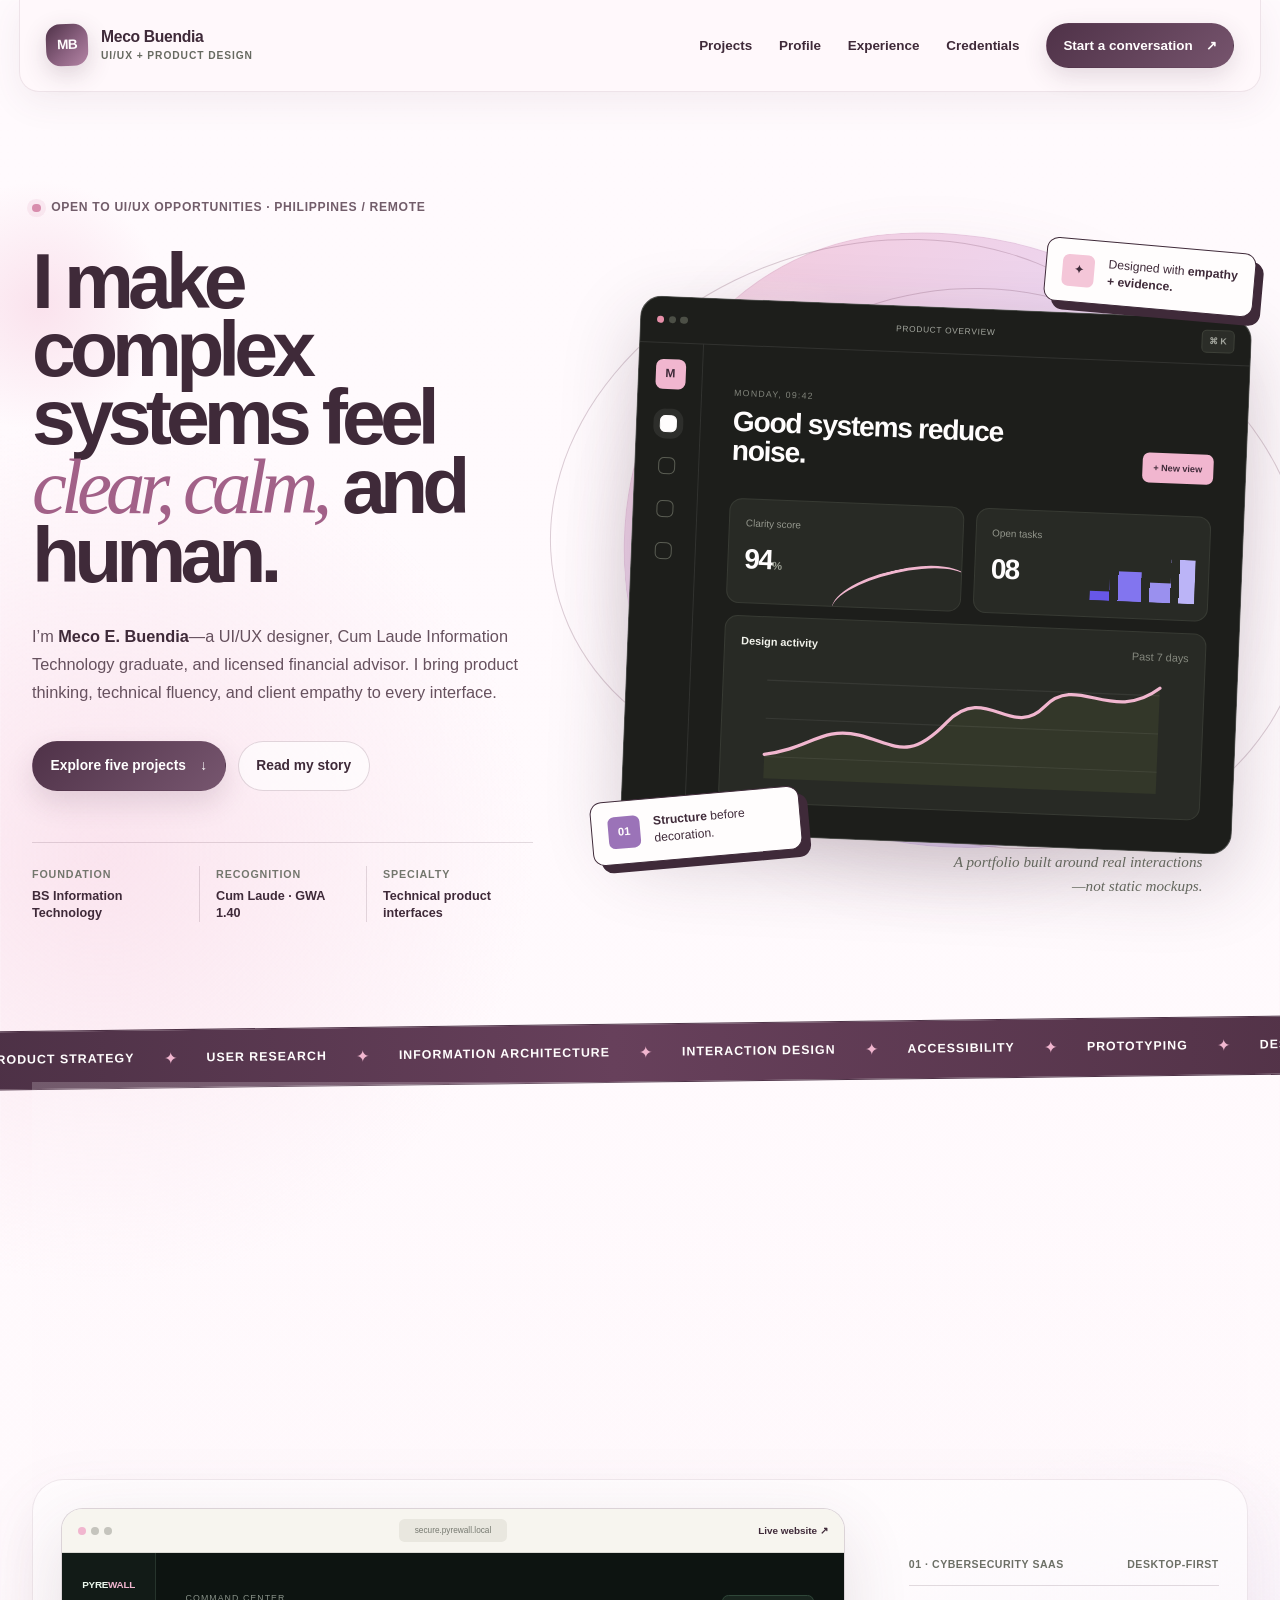
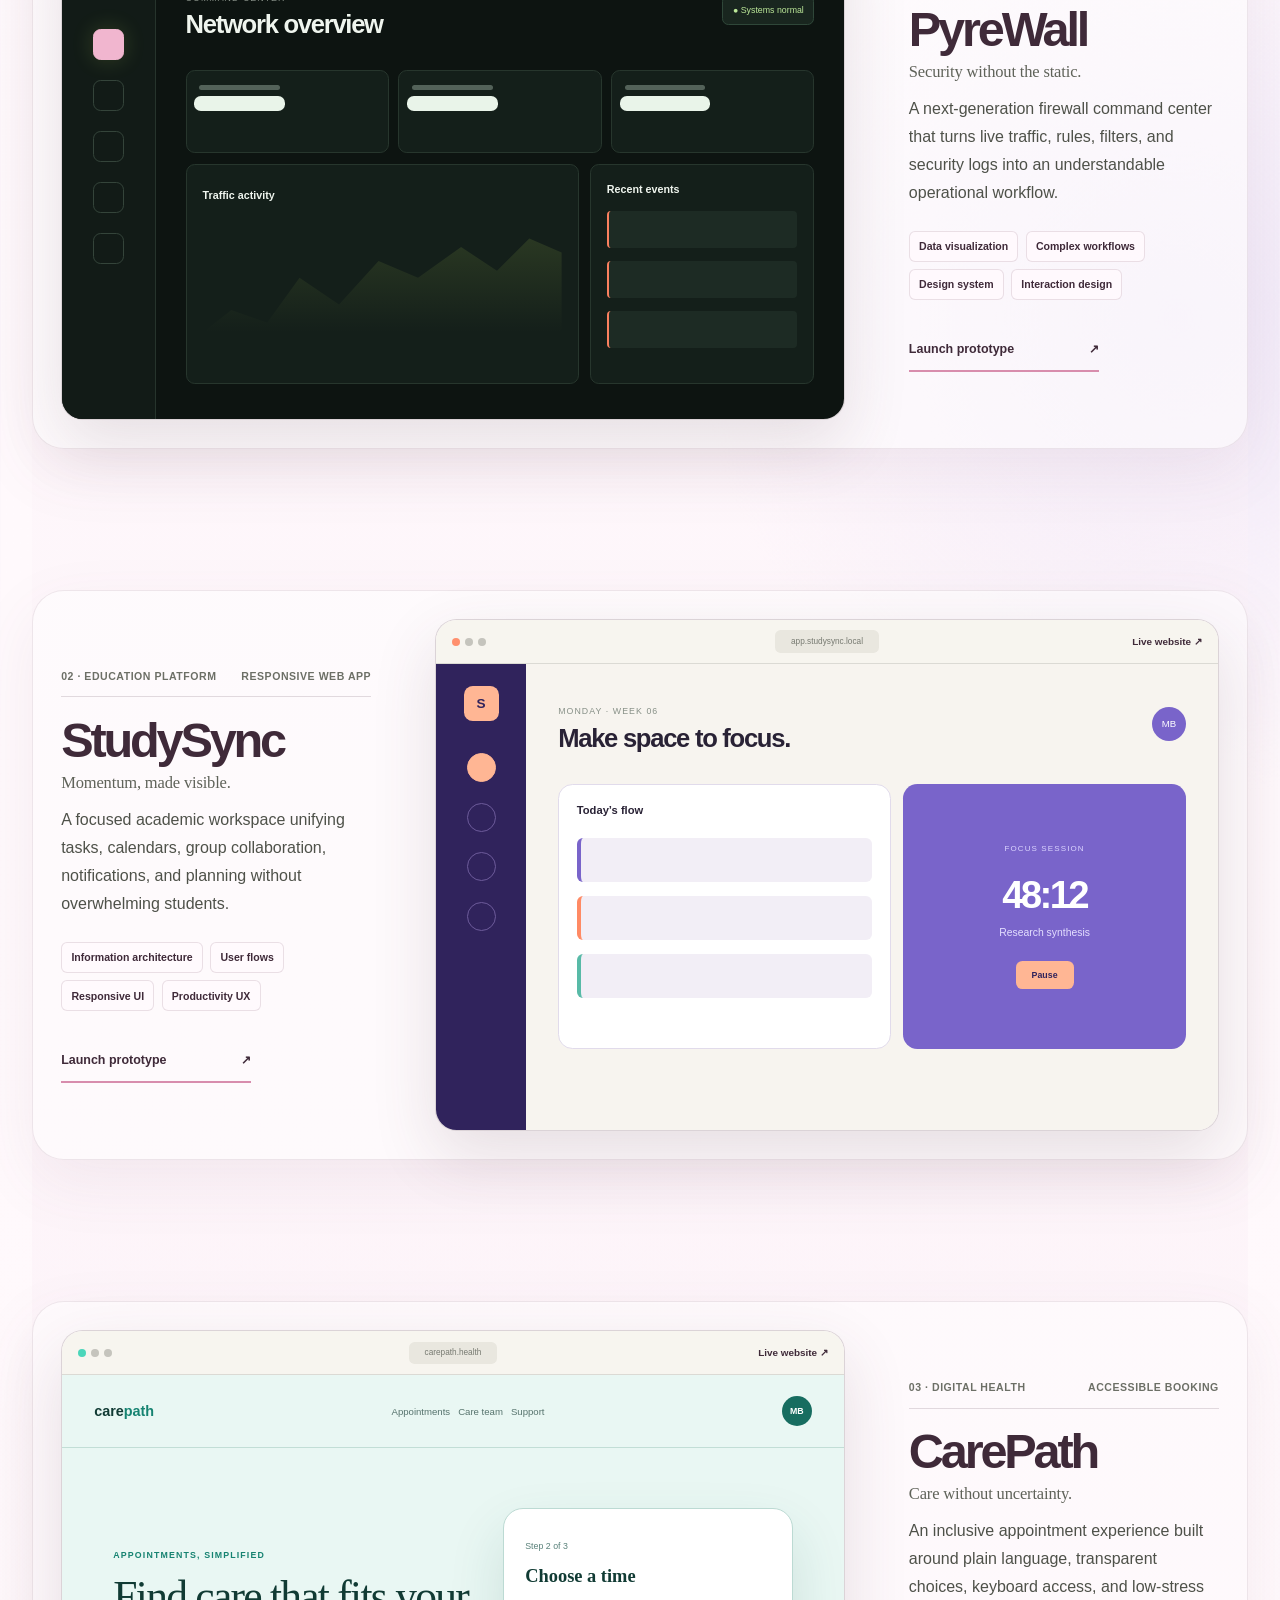
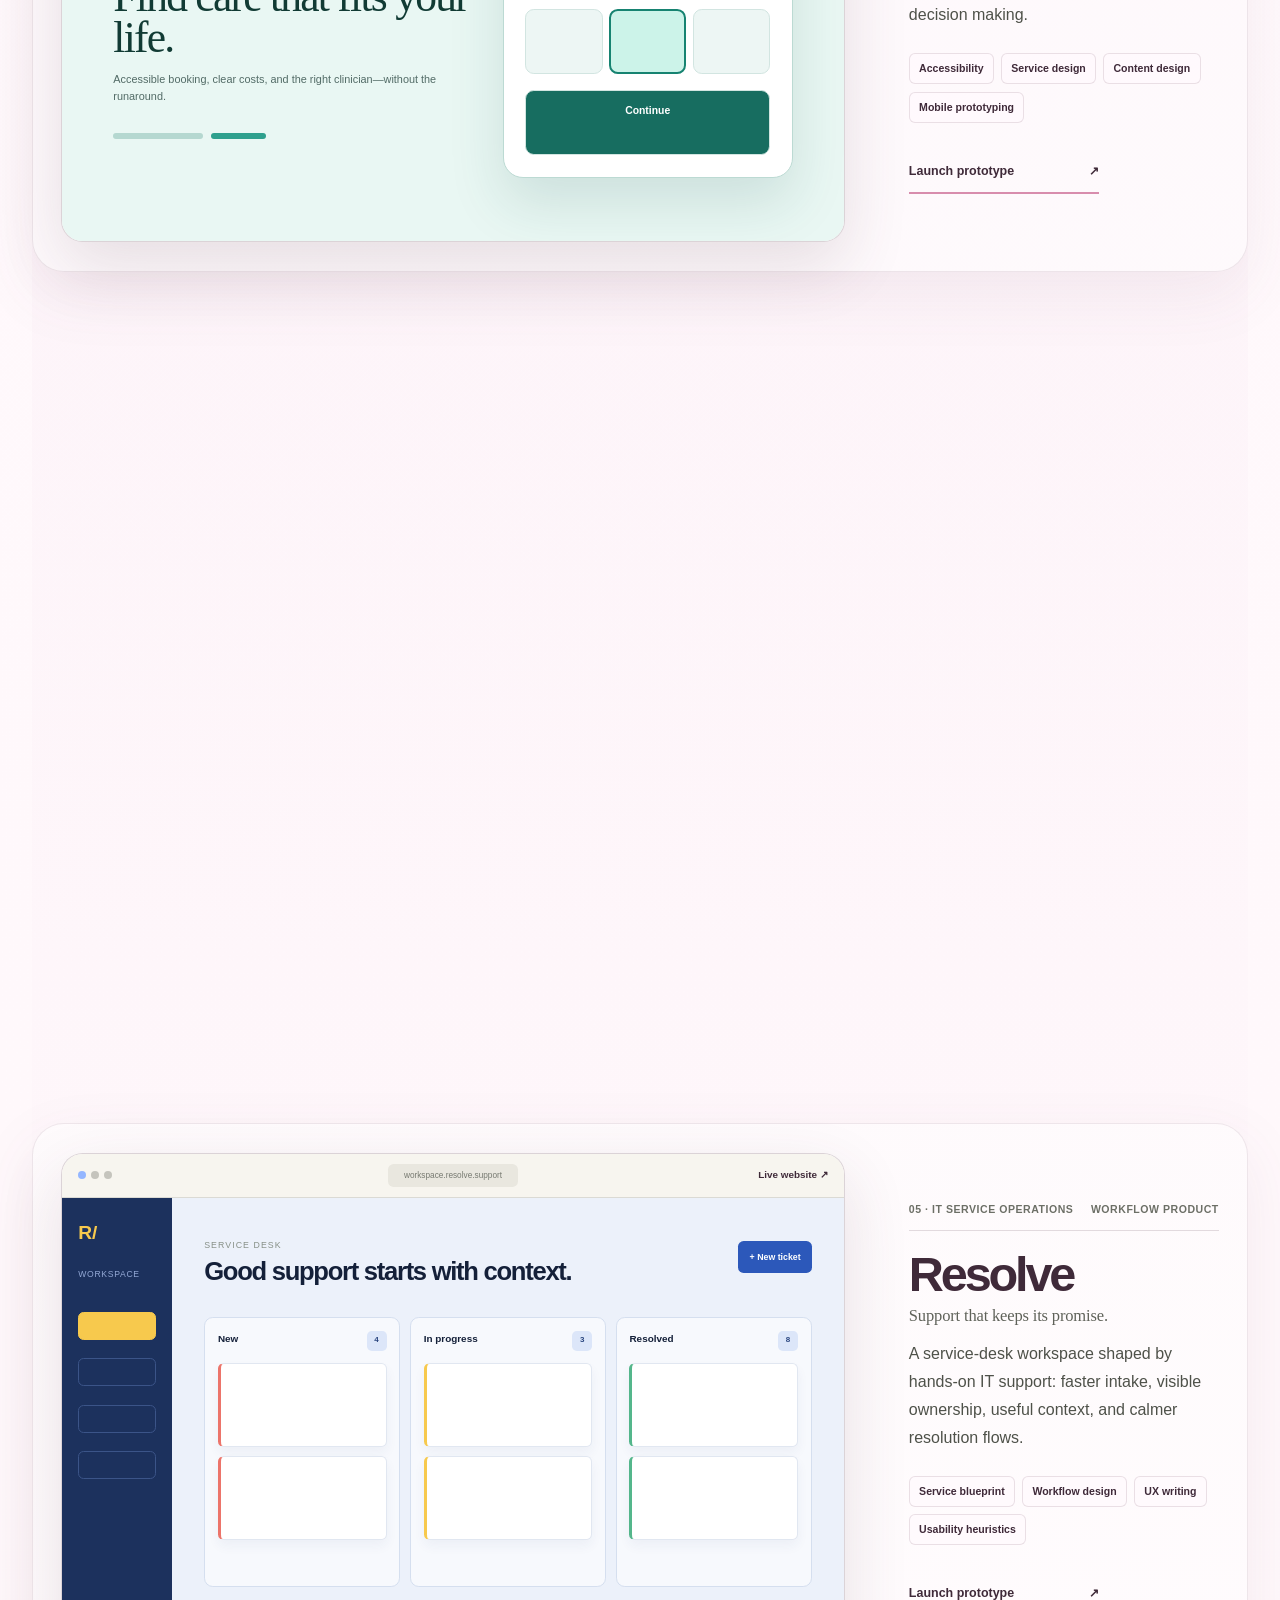
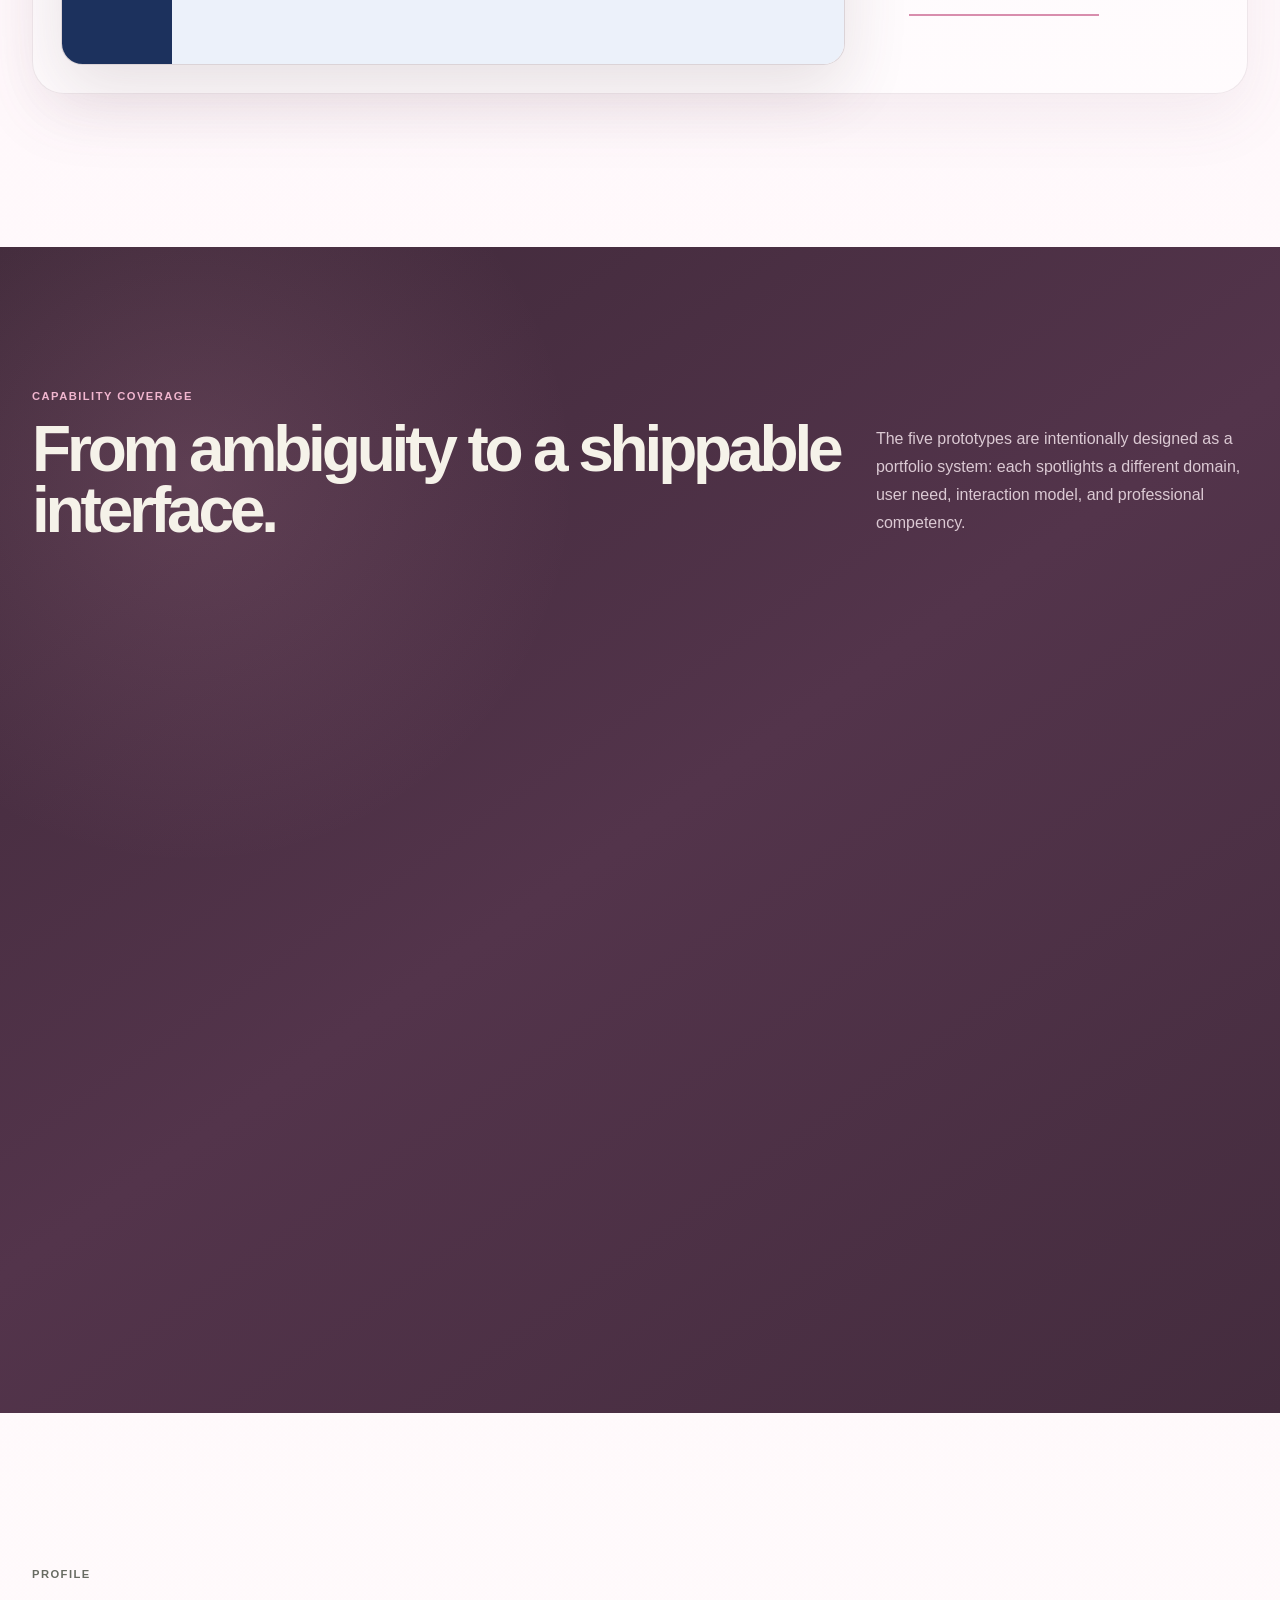
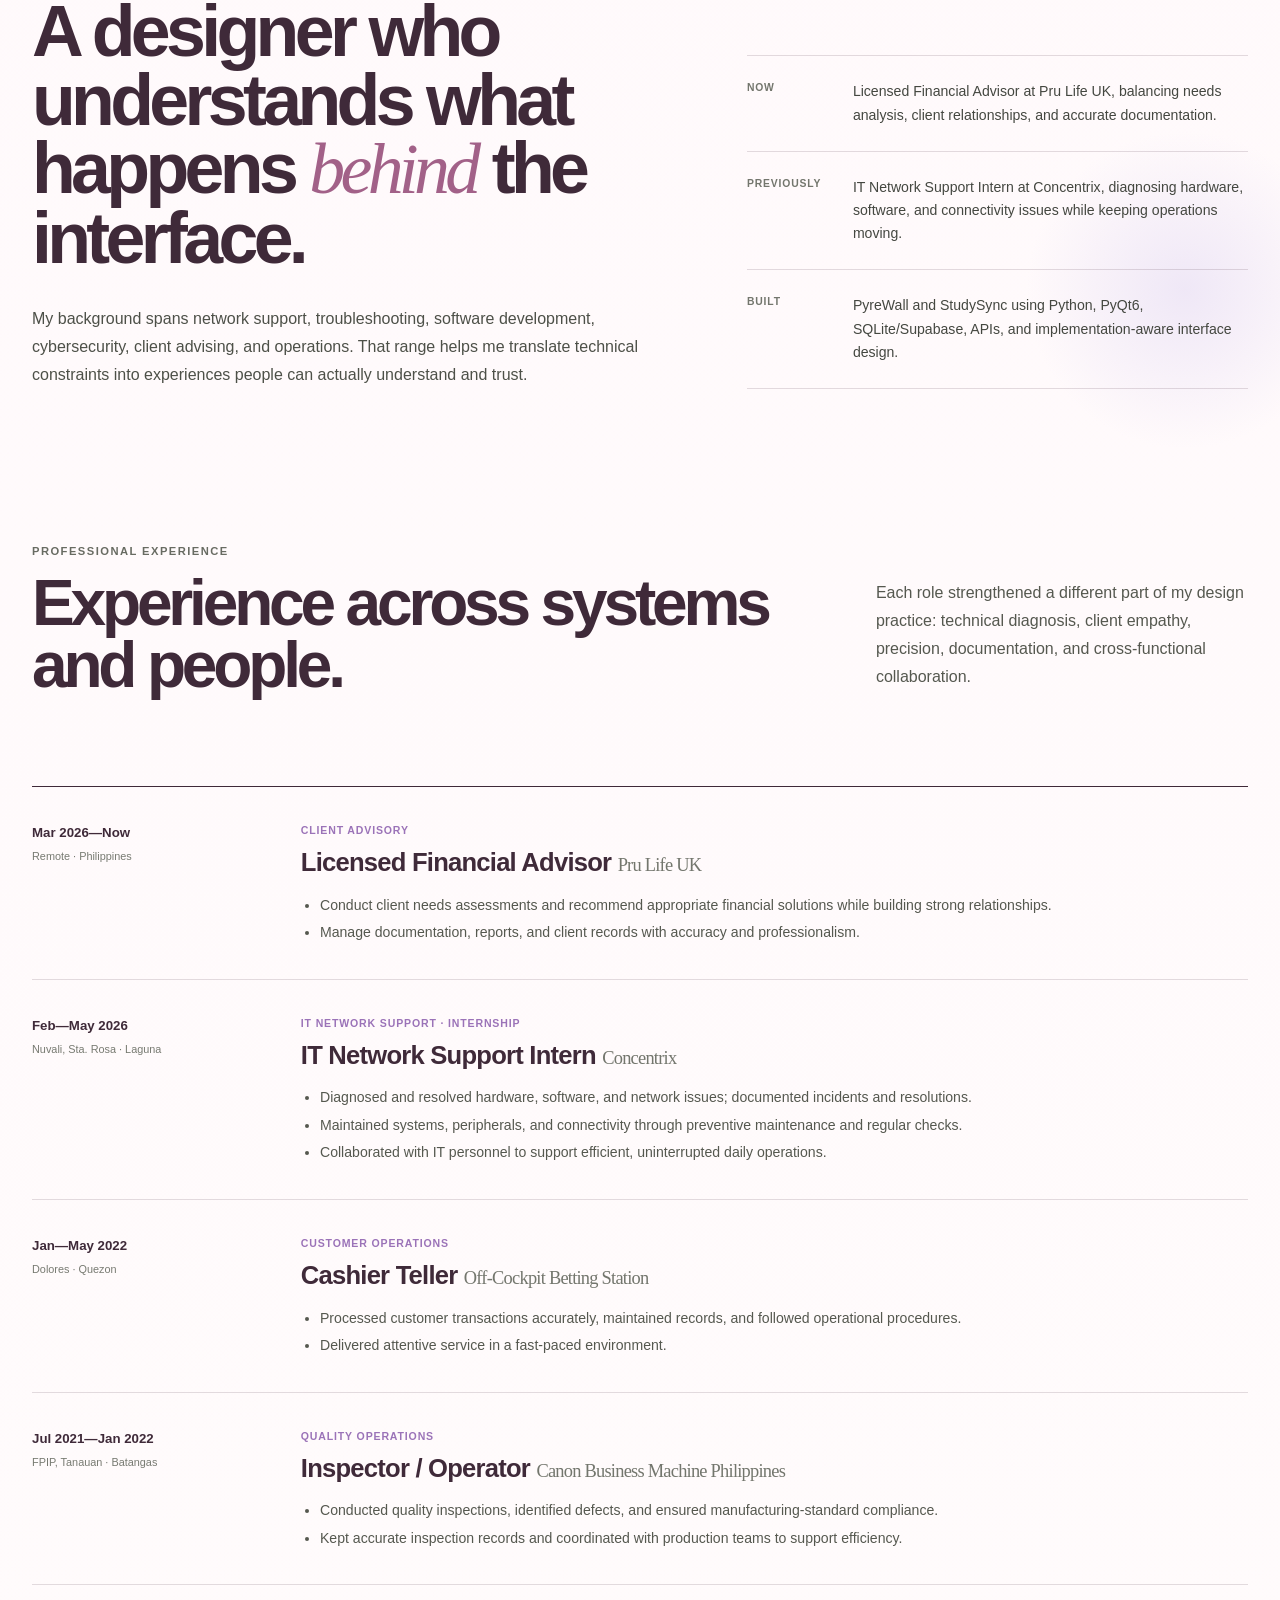
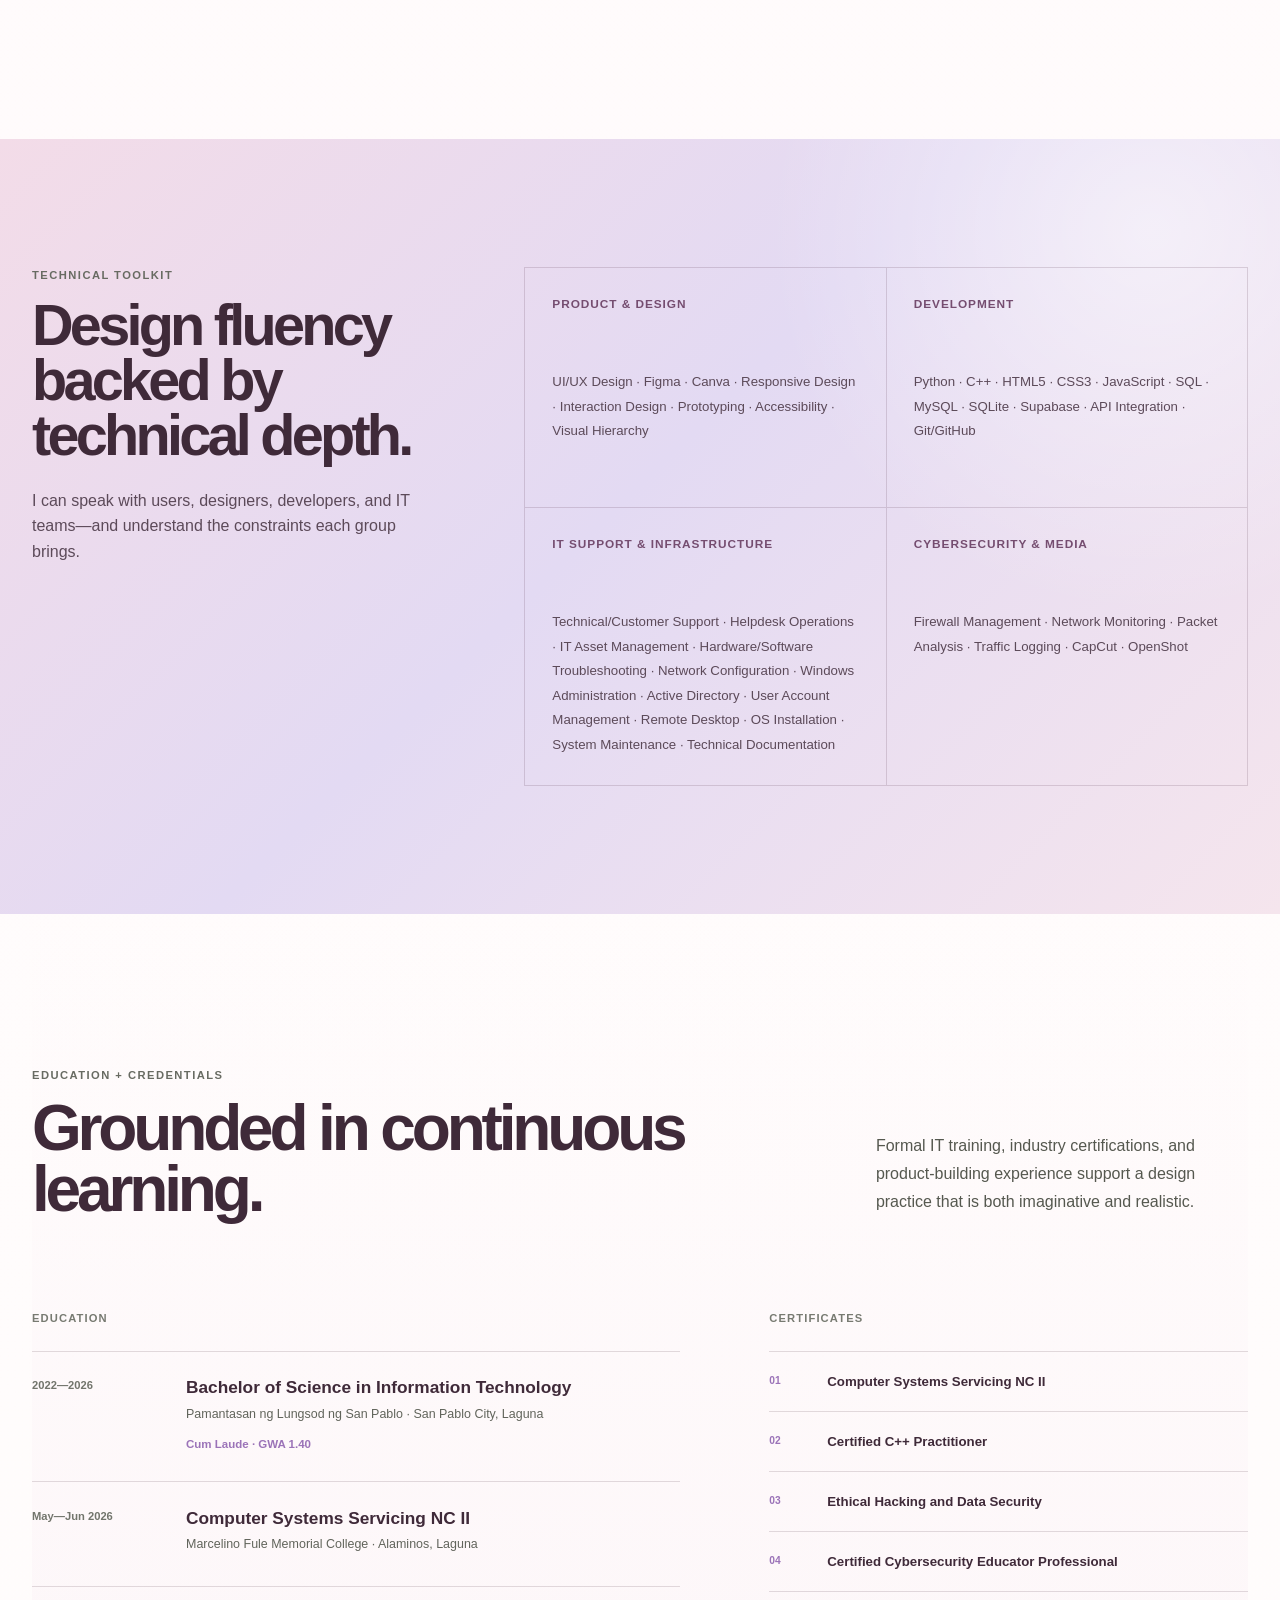
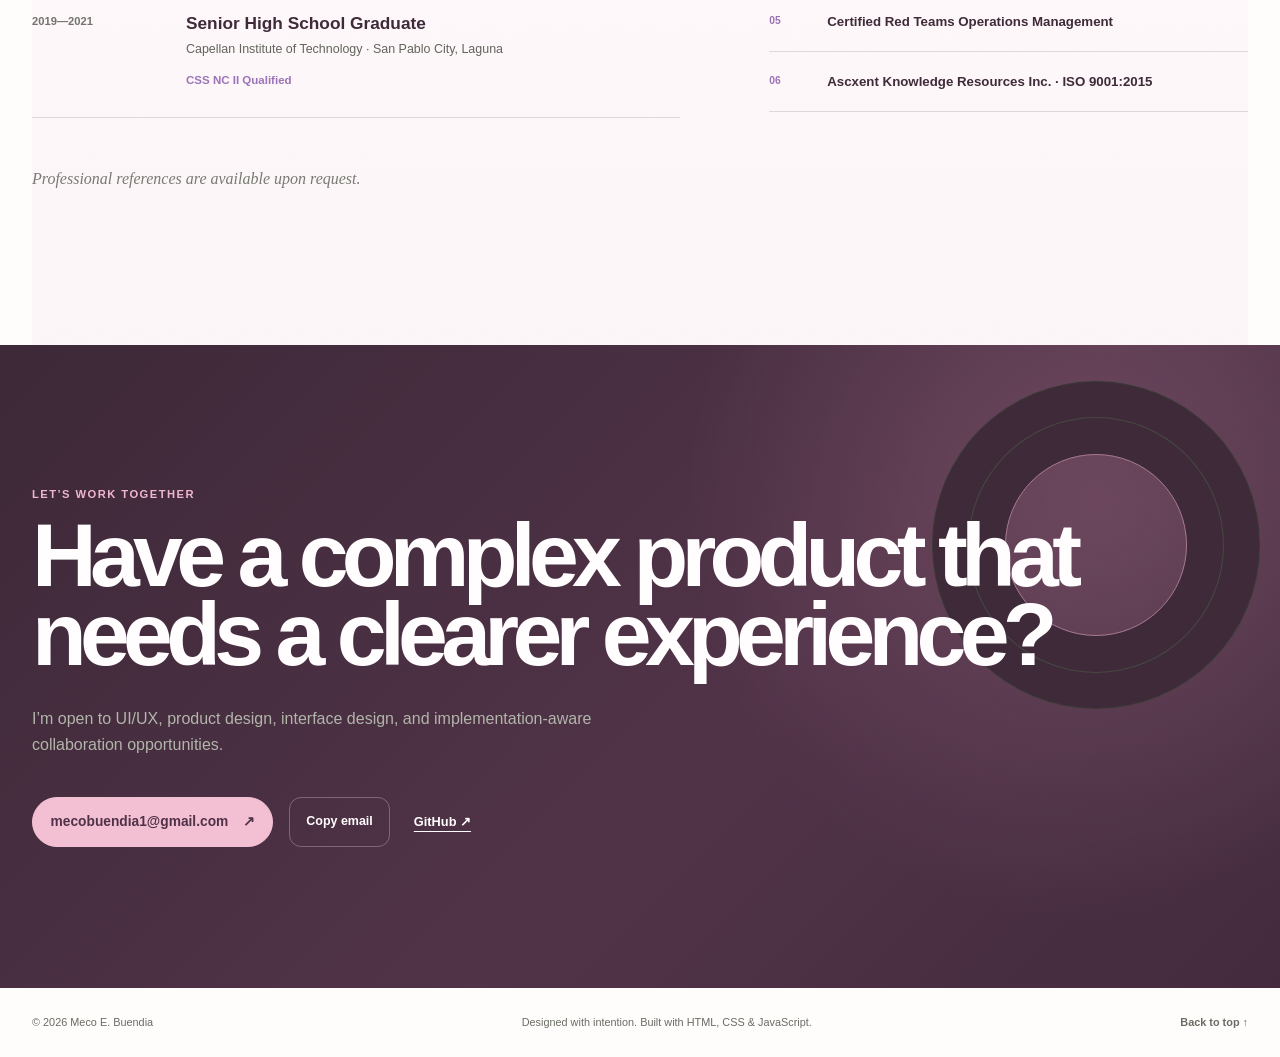
==== commit 934a2e40: "Present projects as standalone live websites" ====
--- a/index.html
+++ b/index.html
@@ -4,7 +4,7 @@
   <meta charset="utf-8" />
   <meta name="viewport" content="width=device-width, initial-scale=1" />
   <meta name="description" content="Meco E. Buendia is a UI/UX designer and Cum Laude IT graduate designing clear, accessible interfaces for technical systems." />
-  <meta name="theme-color" content="#171815" />
+  <meta name="theme-color" content="#4f3248" />
   <meta property="og:title" content="Meco Buendia — UI/UX & Product Designer" />
   <meta property="og:description" content="Five interactive product design prototypes, technical product work, experience, and credentials." />
   <meta property="og:type" content="website" />
@@ -86,8 +86,8 @@
 
       <div class="project-list">
         <article class="project-card project-pyre reveal">
-          <a class="project-preview" href="projects/pyrewall/" aria-label="Open the PyreWall live prototype">
-            <div class="browser-bar"><span><i></i><i></i><i></i></span><small>secure.pyrewall.local</small><b>Live prototype ↗</b></div>
+          <a class="project-preview" href="projects/pyrewall/" target="_blank" rel="noopener"  aria-label="Open the PyreWall live website">
+            <div class="browser-bar"><span><i></i><i></i><i></i></span><small>secure.pyrewall.local</small><b>Live website ↗</b></div>
             <div class="pyre-ui preview-ui">
               <aside><strong>PYRE<span>WALL</span></strong><i class="active"></i><i></i><i></i><i></i><i></i></aside>
               <div class="preview-body"><header><div><small>COMMAND CENTER</small><h3>Network overview</h3></div><span>● Systems normal</span></header><div class="pyre-metrics"><i></i><i></i><i></i></div><div class="pyre-bottom"><div class="pyre-chart"><b>Traffic activity</b><span></span></div><div class="pyre-events"><b>Recent events</b><i></i><i></i><i></i></div></div></div>
@@ -98,13 +98,13 @@
             <h3>PyreWall <small>Security without the static.</small></h3>
             <p>A next-generation firewall command center that turns live traffic, rules, filters, and security logs into an understandable operational workflow.</p>
             <ul class="skill-chips" aria-label="Skills demonstrated"><li>Data visualization</li><li>Complex workflows</li><li>Design system</li><li>Interaction design</li></ul>
-            <a class="project-link" href="projects/pyrewall/">Launch prototype <span aria-hidden="true">↗</span></a>
+            <a class="project-link" href="projects/pyrewall/" target="_blank" rel="noopener" >Launch prototype <span aria-hidden="true">↗</span></a>
           </div>
         </article>
 
         <article class="project-card project-study reveal">
-          <a class="project-preview" href="projects/studysync/" aria-label="Open the StudySync live prototype">
-            <div class="browser-bar"><span><i></i><i></i><i></i></span><small>app.studysync.local</small><b>Live prototype ↗</b></div>
+          <a class="project-preview" href="projects/studysync/" target="_blank" rel="noopener"  aria-label="Open the StudySync live website">
+            <div class="browser-bar"><span><i></i><i></i><i></i></span><small>app.studysync.local</small><b>Live website ↗</b></div>
             <div class="study-ui preview-ui">
               <aside><strong>S<span>StudySync</span></strong><i class="active"></i><i></i><i></i><i></i></aside>
               <div class="preview-body"><header><div><small>MONDAY · WEEK 06</small><h3>Make space to focus.</h3></div><span>MB</span></header><div class="study-columns"><div class="study-agenda"><b>Today’s flow</b><i></i><i></i><i></i></div><div class="study-focus"><small>FOCUS SESSION</small><strong>48:12</strong><span>Research synthesis</span><i class="mock-button">Pause</i></div></div></div>
@@ -115,13 +115,13 @@
             <h3>StudySync <small>Momentum, made visible.</small></h3>
             <p>A focused academic workspace unifying tasks, calendars, group collaboration, notifications, and planning without overwhelming students.</p>
             <ul class="skill-chips" aria-label="Skills demonstrated"><li>Information architecture</li><li>User flows</li><li>Responsive UI</li><li>Productivity UX</li></ul>
-            <a class="project-link" href="projects/studysync/">Launch prototype <span aria-hidden="true">↗</span></a>
+            <a class="project-link" href="projects/studysync/" target="_blank" rel="noopener" >Launch prototype <span aria-hidden="true">↗</span></a>
           </div>
         </article>
 
         <article class="project-card project-care reveal">
-          <a class="project-preview" href="projects/carepath/" aria-label="Open the CarePath live prototype">
-            <div class="browser-bar"><span><i></i><i></i><i></i></span><small>carepath.health</small><b>Live prototype ↗</b></div>
+          <a class="project-preview" href="projects/carepath/" target="_blank" rel="noopener"  aria-label="Open the CarePath live website">
+            <div class="browser-bar"><span><i></i><i></i><i></i></span><small>carepath.health</small><b>Live website ↗</b></div>
             <div class="care-ui preview-ui">
               <div class="care-nav"><strong>care<span>path</span></strong><span>Appointments&nbsp;&nbsp; Care team&nbsp;&nbsp; Support</span><b>MB</b></div>
               <div class="care-layout"><div class="care-copy"><small>APPOINTMENTS, SIMPLIFIED</small><h3>Find care that fits your life.</h3><p>Accessible booking, clear costs, and the right clinician—without the runaround.</p><i></i><i></i></div><div class="care-phone"><span>Step 2 of 3</span><b>Choose a time</b><div><i></i><i></i><i></i></div><i class="mock-button">Continue</i></div></div>
@@ -132,13 +132,13 @@
             <h3>CarePath <small>Care without uncertainty.</small></h3>
             <p>An inclusive appointment experience built around plain language, transparent choices, keyboard access, and low-stress decision making.</p>
             <ul class="skill-chips" aria-label="Skills demonstrated"><li>Accessibility</li><li>Service design</li><li>Content design</li><li>Mobile prototyping</li></ul>
-            <a class="project-link" href="projects/carepath/">Launch prototype <span aria-hidden="true">↗</span></a>
+            <a class="project-link" href="projects/carepath/" target="_blank" rel="noopener" >Launch prototype <span aria-hidden="true">↗</span></a>
           </div>
         </article>
 
         <article class="project-card project-fin reveal">
-          <a class="project-preview" href="projects/finwell/" aria-label="Open the FinWell live prototype">
-            <div class="browser-bar"><span><i></i><i></i><i></i></span><small>dashboard.finwell.local</small><b>Live prototype ↗</b></div>
+          <a class="project-preview" href="projects/finwell/" target="_blank" rel="noopener"  aria-label="Open the FinWell live website">
+            <div class="browser-bar"><span><i></i><i></i><i></i></span><small>dashboard.finwell.local</small><b>Live website ↗</b></div>
             <div class="fin-ui preview-ui">
               <aside><strong>fin<span>well</span></strong><i class="active"></i><i></i><i></i><i></i></aside>
               <div class="preview-body"><header><div><small>FINANCIAL WELLNESS</small><h3>Your money, with a plan.</h3></div><span>September⌄</span></header><div class="fin-grid"><div class="fin-score"><small>Wellness score</small><strong>82</strong><span>↑ 8 this month</span></div><div class="fin-ring"><i></i><b>68%</b><small>goal funded</small></div><div class="fin-plan"><b>Monthly plan</b><i></i><i></i><i></i></div></div></div>
@@ -149,13 +149,13 @@
             <h3>FinWell <small>Confidence over complexity.</small></h3>
             <p>A trustworthy financial planning dashboard shaped by client-advisory experience, with approachable language and actionable progress.</p>
             <ul class="skill-chips" aria-label="Skills demonstrated"><li>Behavioral design</li><li>Trust patterns</li><li>Data storytelling</li><li>Inclusive forms</li></ul>
-            <a class="project-link" href="projects/finwell/">Launch prototype <span aria-hidden="true">↗</span></a>
+            <a class="project-link" href="projects/finwell/" target="_blank" rel="noopener" >Launch prototype <span aria-hidden="true">↗</span></a>
           </div>
         </article>
 
         <article class="project-card project-resolve reveal">
-          <a class="project-preview" href="projects/resolve/" aria-label="Open the Resolve live prototype">
-            <div class="browser-bar"><span><i></i><i></i><i></i></span><small>workspace.resolve.support</small><b>Live prototype ↗</b></div>
+          <a class="project-preview" href="projects/resolve/" target="_blank" rel="noopener"  aria-label="Open the Resolve live website">
+            <div class="browser-bar"><span><i></i><i></i><i></i></span><small>workspace.resolve.support</small><b>Live website ↗</b></div>
             <div class="resolve-ui preview-ui">
               <aside><strong>R/</strong><span>Workspace</span><i class="active"></i><i></i><i></i><i></i></aside>
               <div class="preview-body"><header><div><small>SERVICE DESK</small><h3>Good support starts with context.</h3></div><i class="mock-button">+ New ticket</i></header><div class="resolve-board"><div><b>New <span>4</span></b><i></i><i></i></div><div><b>In progress <span>3</span></b><i></i><i></i></div><div><b>Resolved <span>8</span></b><i></i><i></i></div></div></div>
@@ -166,7 +166,7 @@
             <h3>Resolve <small>Support that keeps its promise.</small></h3>
             <p>A service-desk workspace shaped by hands-on IT support: faster intake, visible ownership, useful context, and calmer resolution flows.</p>
             <ul class="skill-chips" aria-label="Skills demonstrated"><li>Service blueprint</li><li>Workflow design</li><li>UX writing</li><li>Usability heuristics</li></ul>
-            <a class="project-link" href="projects/resolve/">Launch prototype <span aria-hidden="true">↗</span></a>
+            <a class="project-link" href="projects/resolve/" target="_blank" rel="noopener" >Launch prototype <span aria-hidden="true">↗</span></a>
           </div>
         </article>
       </div>
@@ -184,7 +184,7 @@
         </div>
         <div class="coverage-table-wrap reveal">
           <table class="coverage-table">
-            <caption>Core UX competency coverage across the live prototypes</caption>
+            <caption>Core UX competency coverage across the live websites</caption>
             <thead><tr><th scope="col">Project</th><th scope="col">Research</th><th scope="col">IA + flows</th><th scope="col">UI system</th><th scope="col">Accessibility</th><th scope="col">Testing lens</th></tr></thead>
             <tbody>
               <tr><th scope="row">PyreWall</th><td>Operator context</td><td>Dense navigation</td><td>Data dashboard</td><td>Status beyond color</td><td>Alert triage</td></tr>
--- a/styles.css
+++ b/styles.css
@@ -1,16 +1,16 @@
 :root {
-  --ink: #171815;
-  --ink-soft: #3f413b;
-  --paper: #f3f0e8;
-  --paper-deep: #e8e3d7;
-  --white: #fffefa;
-  --acid: #d8ff64;
-  --violet: #6757e8;
-  --blue: #3b63f0;
-  --coral: #ff765d;
-  --line: rgba(23, 24, 21, 0.16);
+  --ink: #3f2a39;
+  --ink-soft: #66515e;
+  --paper: #fff8fb;
+  --paper-deep: #f6eaf1;
+  --white: #fffdfd;
+  --acid: #f1b6cf;
+  --violet: #9b73b8;
+  --blue: #7e89c8;
+  --coral: #e78fa9;
+  --line: rgba(79, 48, 67, 0.16);
   --radius: 1.35rem;
-  --shadow: 0 24px 70px rgba(31, 30, 25, 0.13);
+  --shadow: 0 24px 70px rgba(102, 68, 91, 0.14);
   --sans: "Avenir Next", "Segoe UI", Inter, Helvetica, Arial, sans-serif;
   --serif: Iowan Old Style, Baskerville, "Times New Roman", serif;
 }
@@ -786,3 +786,206 @@
   *, *::before, *::after { scroll-behavior: auto !important; animation-duration: .01ms !important; animation-iteration-count: 1 !important; transition-duration: .01ms !important; }
   .marquee-track { transform: none; }
 }
+
+
+/* Feminine professional theme — 2026-09 */
+:root {
+  --rose: #d88dad;
+  --rose-soft: #f8dce8;
+  --lavender: #d9cef0;
+  --lavender-deep: #b89bcf;
+  --plum: #4f3248;
+  --cream: #fffaf7;
+}
+
+body {
+  background:
+    radial-gradient(circle at 8% 8%, rgba(241,182,207,.32), transparent 27rem),
+    radial-gradient(circle at 92% 18%, rgba(217,206,240,.42), transparent 30rem),
+    linear-gradient(180deg, #fffafd 0%, var(--paper) 42%, #fffdfc 100%);
+}
+
+.site-header {
+  position: sticky;
+  top: 0;
+  z-index: 80;
+  width: min(1480px, calc(100% - 3vw));
+  padding-inline: clamp(.8rem, 2vw, 1.6rem);
+  background: rgba(255,248,251,.88);
+  border: 1px solid rgba(116,76,101,.12);
+  border-top: 0;
+  border-radius: 0 0 1.25rem 1.25rem;
+  box-shadow: 0 10px 35px rgba(96,62,84,.08);
+  backdrop-filter: blur(18px);
+}
+
+.brand-mark {
+  background: linear-gradient(135deg, var(--plum), #8d6382 58%, #b485a5);
+  border-radius: .9rem;
+  box-shadow: 0 8px 24px rgba(79,50,72,.2);
+  transform: rotate(-2deg);
+}
+
+.site-nav > a:not(.nav-cta):hover { color: var(--rose); }
+
+.nav-cta {
+  background: linear-gradient(135deg, var(--plum), #76546d);
+  border-color: transparent;
+  border-radius: 999px;
+  box-shadow: 0 8px 24px rgba(79,50,72,.16);
+}
+
+.nav-cta:hover {
+  color: var(--white);
+  background: linear-gradient(135deg, #704d68, #9c708d);
+}
+
+.hero { position: relative; }
+.hero::after {
+  position: absolute;
+  z-index: -4;
+  top: 9%;
+  left: -10%;
+  width: 260px;
+  height: 260px;
+  content: "";
+  background: radial-gradient(circle, rgba(241,182,207,.35), rgba(241,182,207,0) 68%);
+  pointer-events: none;
+}
+
+.hero h1 em,
+.profile-statement h2 em { color: #a26188; }
+
+.availability { color: #725d6a; }
+.availability span {
+  background: var(--rose);
+  box-shadow: 0 0 0 5px rgba(216,141,173,.14);
+}
+
+.button { border-radius: 999px; }
+.button-dark {
+  color: #fff;
+  background: linear-gradient(135deg, var(--plum), #77566f);
+  border-color: transparent;
+  box-shadow: 0 12px 28px rgba(79,50,72,.15);
+}
+.button-dark:hover { background: linear-gradient(135deg, #704d68, #9a6f8d); }
+.button-light {
+  background: rgba(255,255,255,.62);
+  border-color: rgba(117,78,102,.22);
+}
+
+.hero-art::before {
+  background:
+    radial-gradient(circle at 25% 28%, rgba(255,255,255,.66), transparent 23%),
+    linear-gradient(145deg, #f6cada 0%, #ead8f4 48%, #d9c9ee 100%);
+  box-shadow: inset 0 0 0 1px rgba(113,75,99,.08), 0 24px 70px rgba(130,91,117,.12);
+}
+.hero-orbit { border-color: rgba(127,83,110,.28); }
+.hero-window { box-shadow: 0 26px 75px rgba(70,43,60,.22); }
+.note-two > span { background: #f4c6d8; }
+
+.marquee {
+  background: linear-gradient(90deg, #4d3146, #67405b 48%, #533348);
+  border-color: #4d3146;
+}
+
+.work-section {
+  position: relative;
+  background: linear-gradient(180deg, rgba(255,250,253,.2), rgba(250,237,245,.42) 52%, rgba(255,250,253,.12));
+}
+
+.project-card {
+  padding: clamp(1rem, 2.2vw, 2rem);
+  background: rgba(255,255,255,.48);
+  border: 1px solid rgba(116,76,101,.12);
+  border-radius: 2rem;
+  box-shadow: 0 22px 65px rgba(109,72,96,.08);
+}
+
+.project-preview {
+  border-color: rgba(91,59,79,.22);
+  box-shadow: 0 24px 65px rgba(84,54,73,.14);
+}
+.project-preview:hover { box-shadow: 0 34px 90px rgba(102,66,90,.2); }
+
+.skill-chips li {
+  background: rgba(255,250,253,.86);
+  border-color: rgba(124,82,108,.16);
+}
+
+.project-link { border-color: var(--rose); }
+.project-link:hover { color: #9f5f83; }
+
+.discipline-section {
+  background:
+    radial-gradient(circle at 15% 20%, rgba(220,155,185,.16), transparent 24rem),
+    linear-gradient(145deg, #3f2939 0%, #53344b 50%, #442c3e 100%);
+}
+.discipline-grid { border-color: rgba(255,223,238,.18); }
+.discipline-grid article,
+.discipline-grid article:first-child { border-color: rgba(255,223,238,.18); }
+.discipline-grid h3 { color: #fff7fb; }
+.discipline-grid p { color: #d7c5cf; }
+.section-intro.inverse > p { color: #dbc9d3; }
+
+.profile-section { position: relative; }
+.profile-section::before {
+  position: absolute;
+  z-index: -1;
+  right: -8vw;
+  bottom: 12%;
+  width: 330px;
+  height: 330px;
+  content: "";
+  background: radial-gradient(circle, rgba(217,206,240,.42), transparent 68%);
+}
+
+.toolkit-section {
+  background:
+    radial-gradient(circle at 90% 12%, rgba(255,255,255,.54), transparent 24rem),
+    linear-gradient(135deg, #f3dce8 0%, #e3daf3 48%, #f5e5ed 100%);
+}
+.toolkit-heading > p:last-child,
+.toolkit-groups p { color: #5c4a59; }
+.toolkit-groups h3 { color: #754d70; }
+.toolkit-groups,
+.toolkit-groups article {
+  border-color: rgba(88,55,77,.18);
+}
+
+.credentials-section {
+  background: linear-gradient(180deg, rgba(255,255,255,0), rgba(249,236,243,.44));
+}
+
+.contact-section {
+  background:
+    radial-gradient(circle at 86% 25%, rgba(226,159,188,.2), transparent 26rem),
+    linear-gradient(135deg, #3d2938 0%, #513348 58%, #432b3d 100%);
+}
+.contact-inner::after { border-color: #a77892; }
+.button-acid {
+  color: var(--plum);
+  background: #f3bfd3;
+  border-color: #f3bfd3;
+}
+.button-acid:hover { background: #fff3f8; }
+.copy-button { border-color: rgba(255,225,239,.3); }
+.toast {
+  color: var(--plum);
+  background: #f3bfd3;
+  border-color: #80546f;
+  box-shadow: 5px 5px 0 #80546f;
+}
+
+@media (max-width: 920px) {
+  .site-nav {
+    background: rgba(255,248,251,.98);
+    backdrop-filter: blur(18px);
+  }
+}
+
+@media (max-width: 640px) {
+  .site-header { width: calc(100% - 1rem); }
+  .project-card { padding: .7rem; border-radius: 1.35rem; }
+}
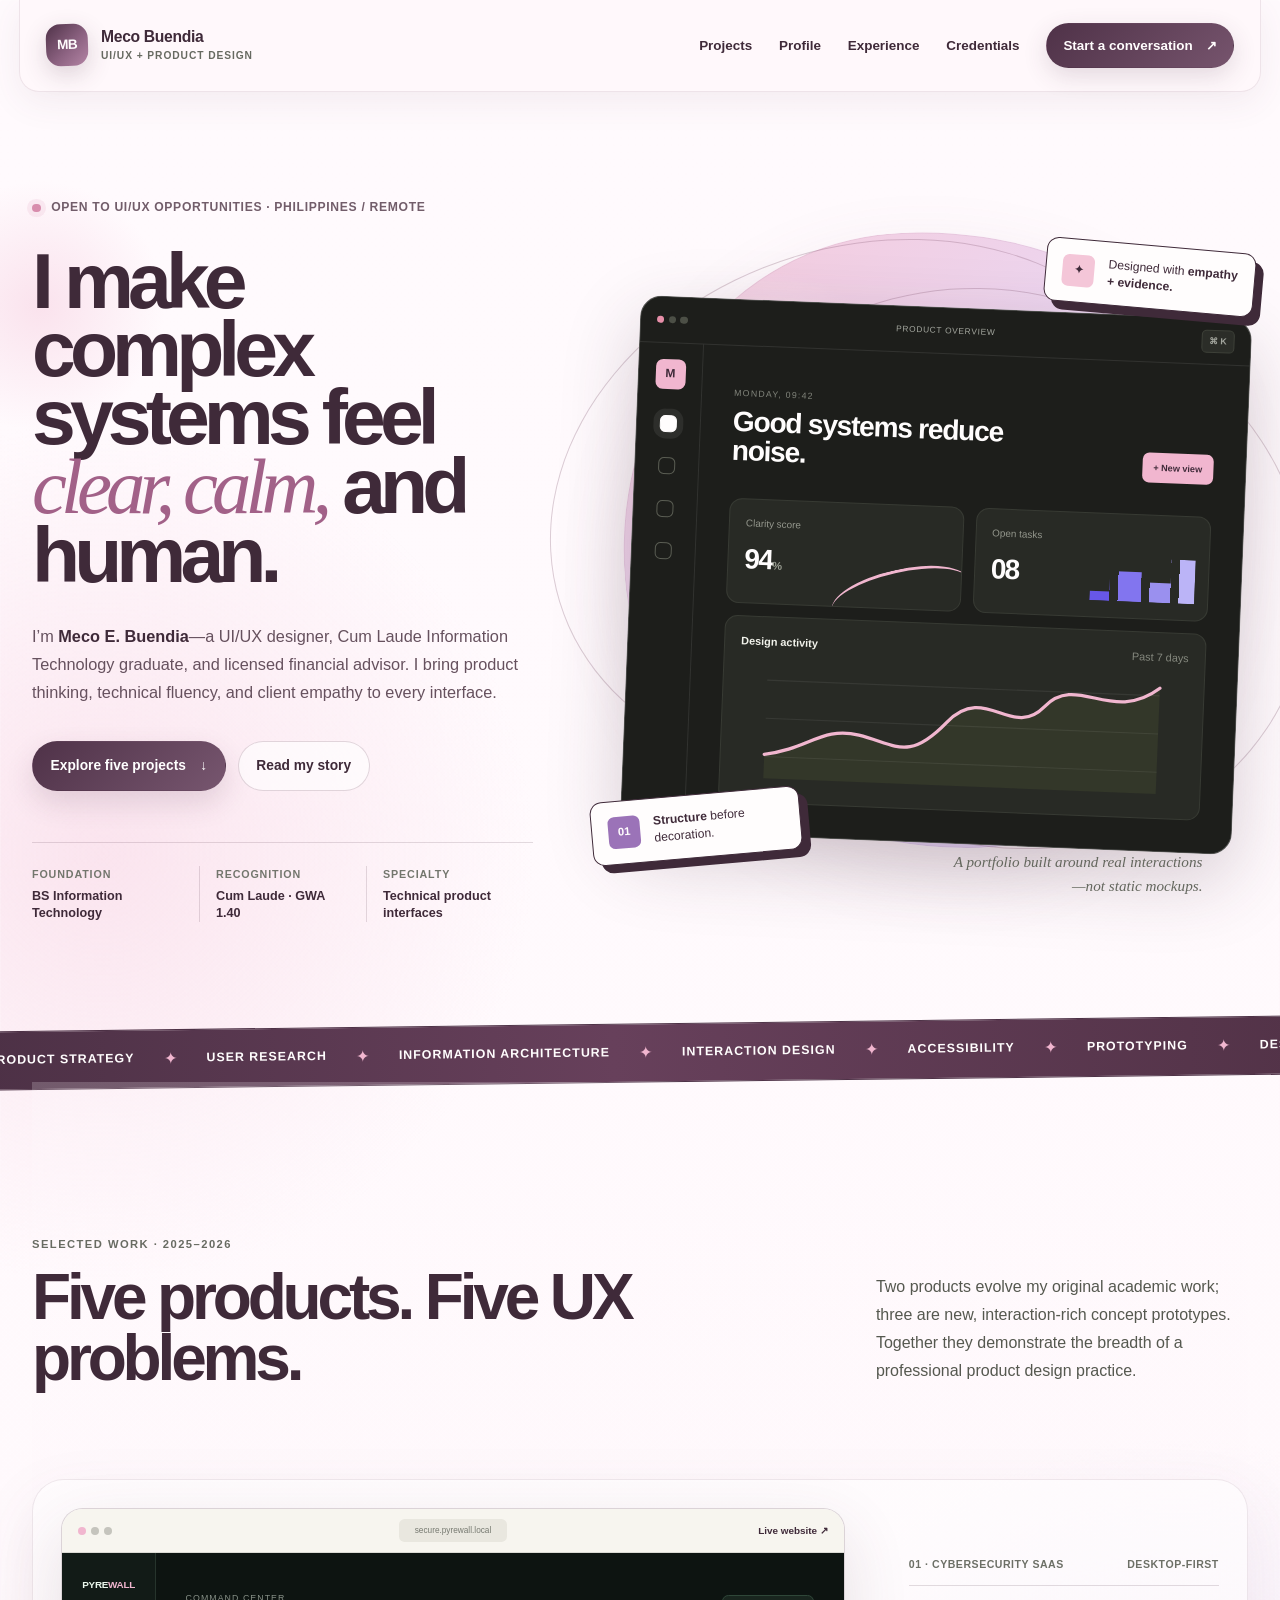
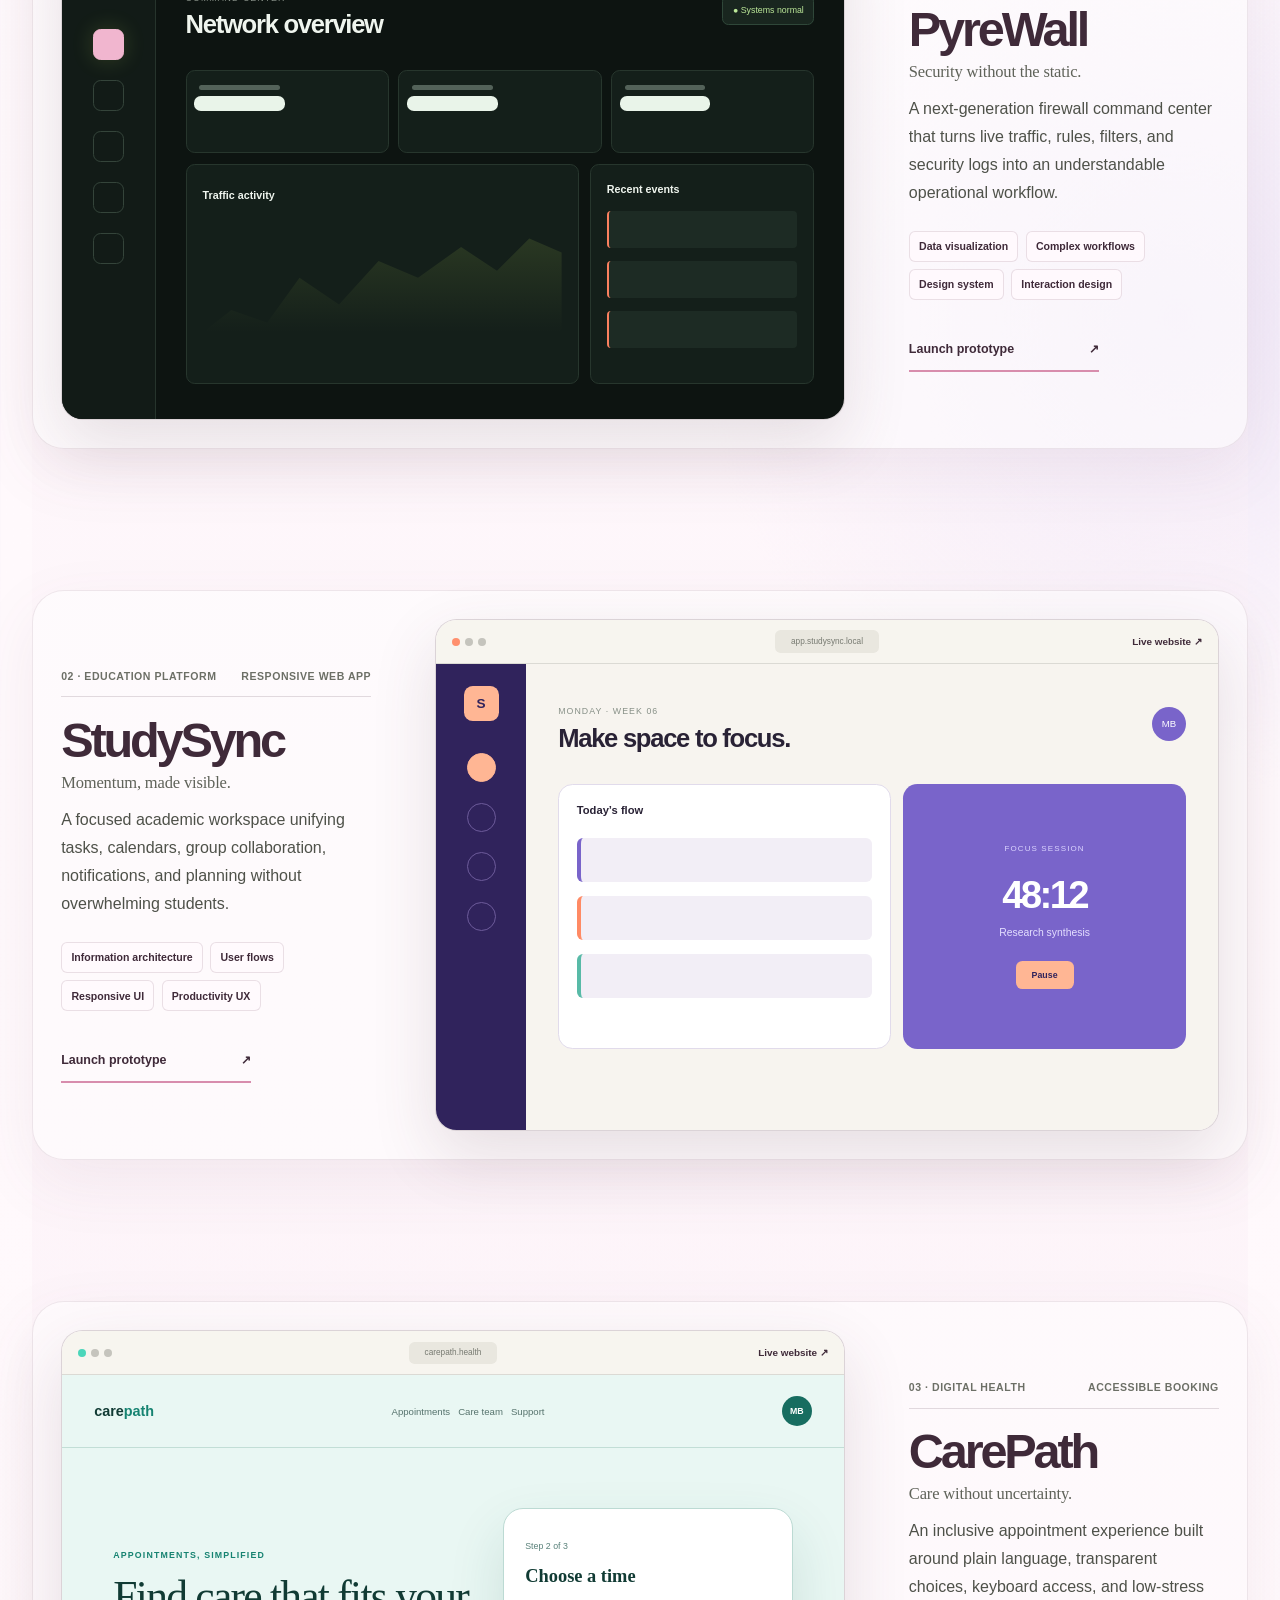
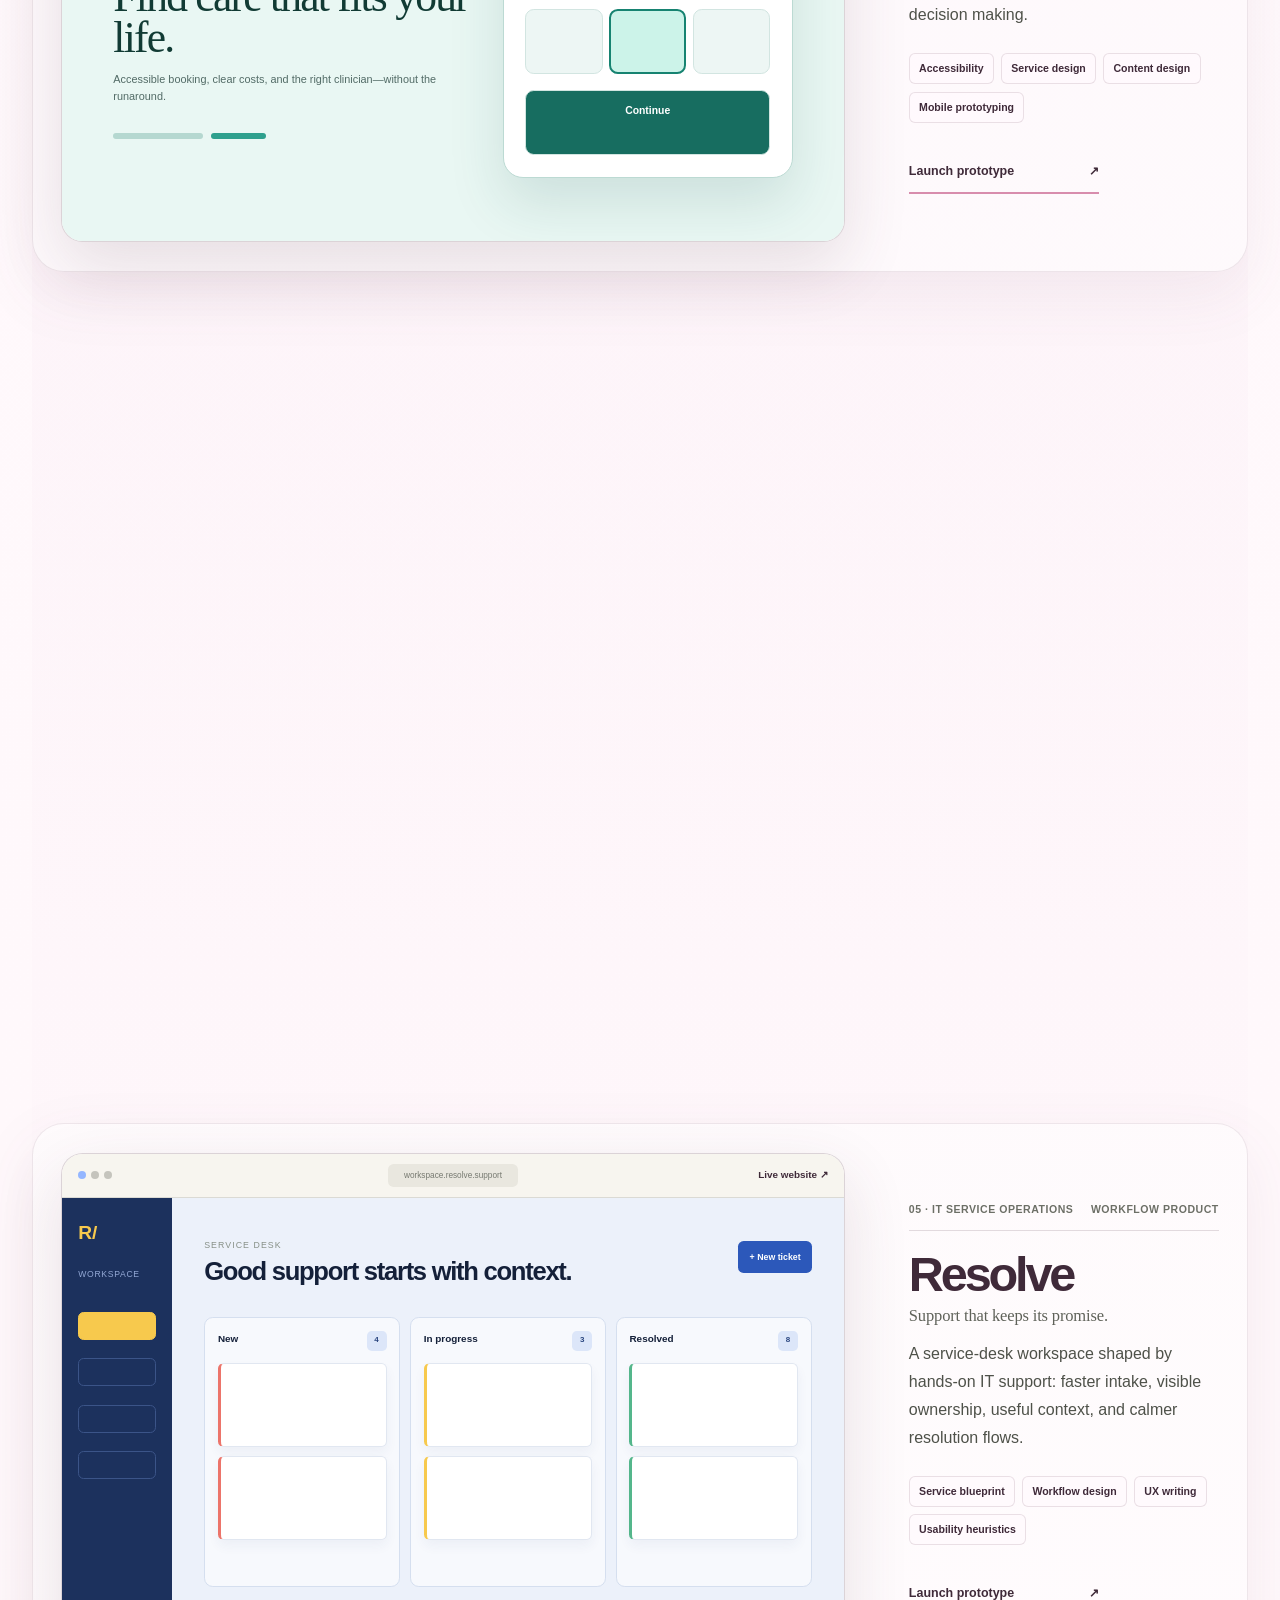
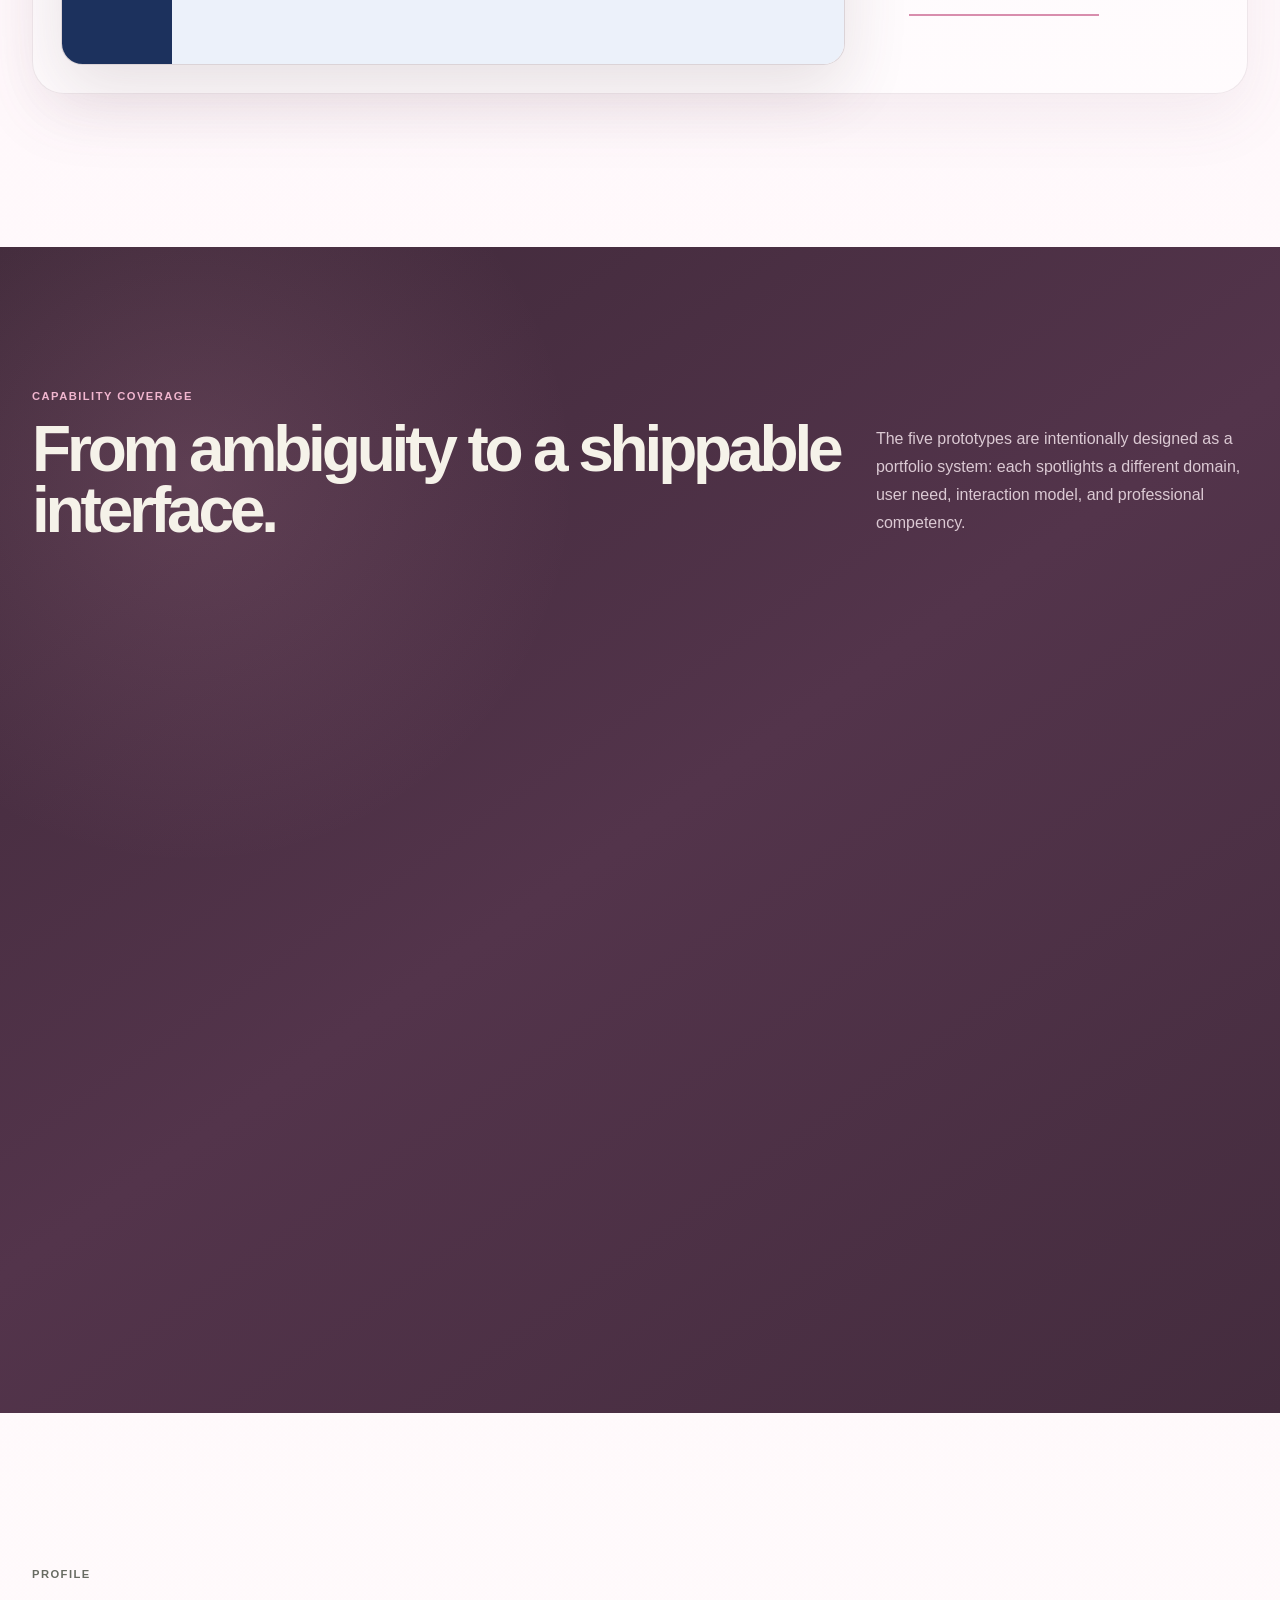
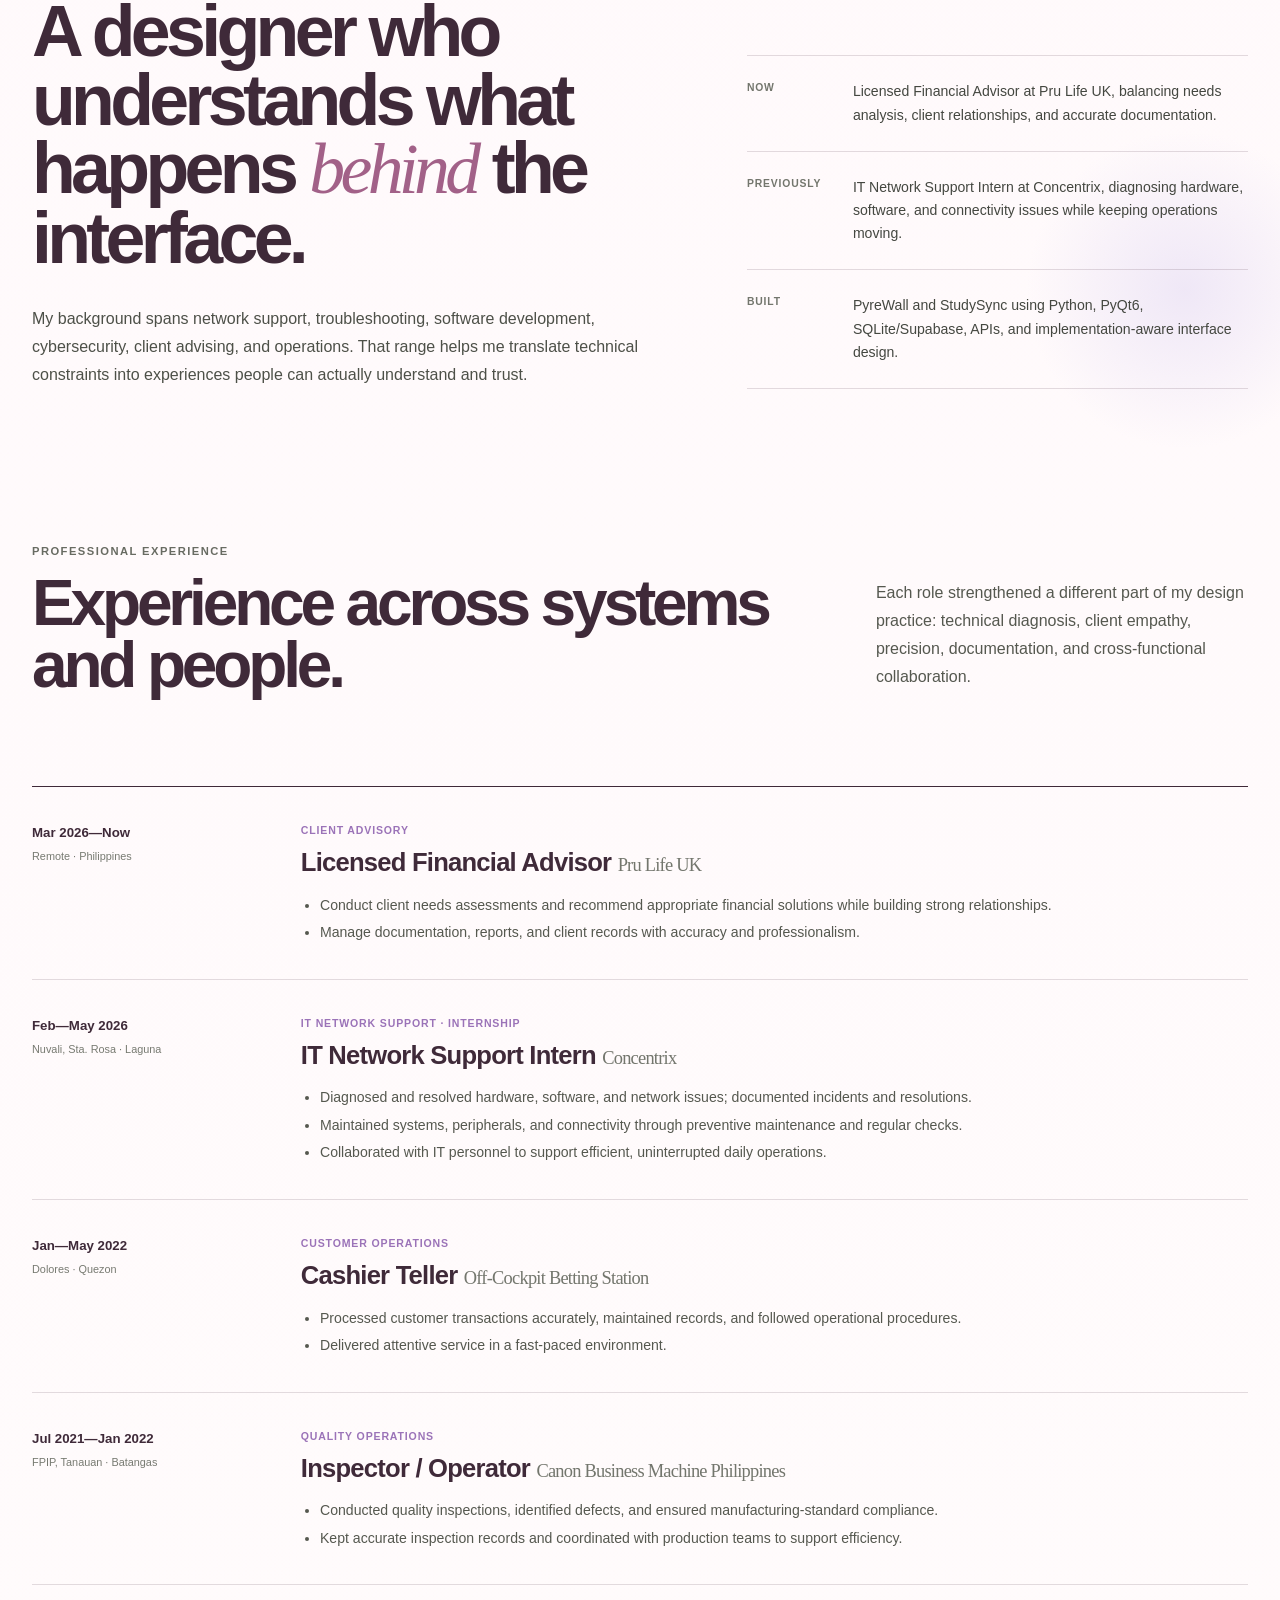
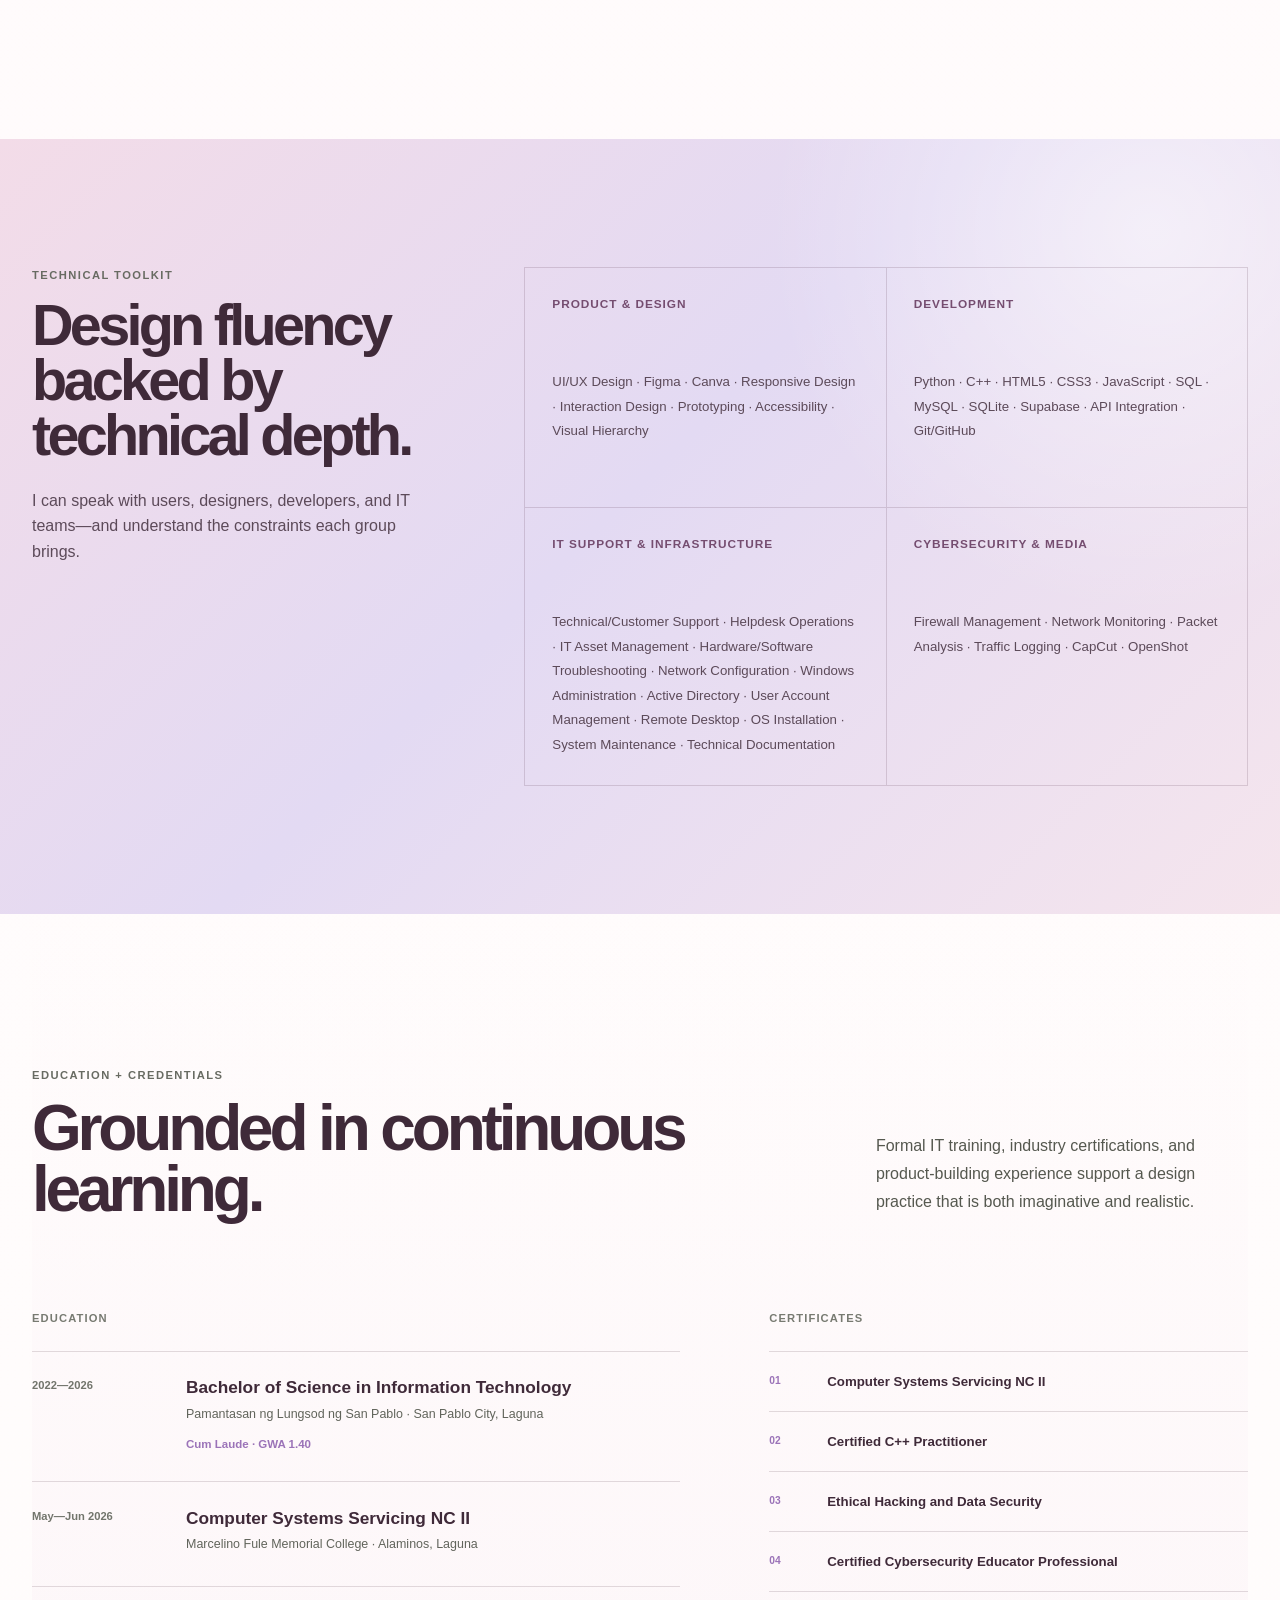
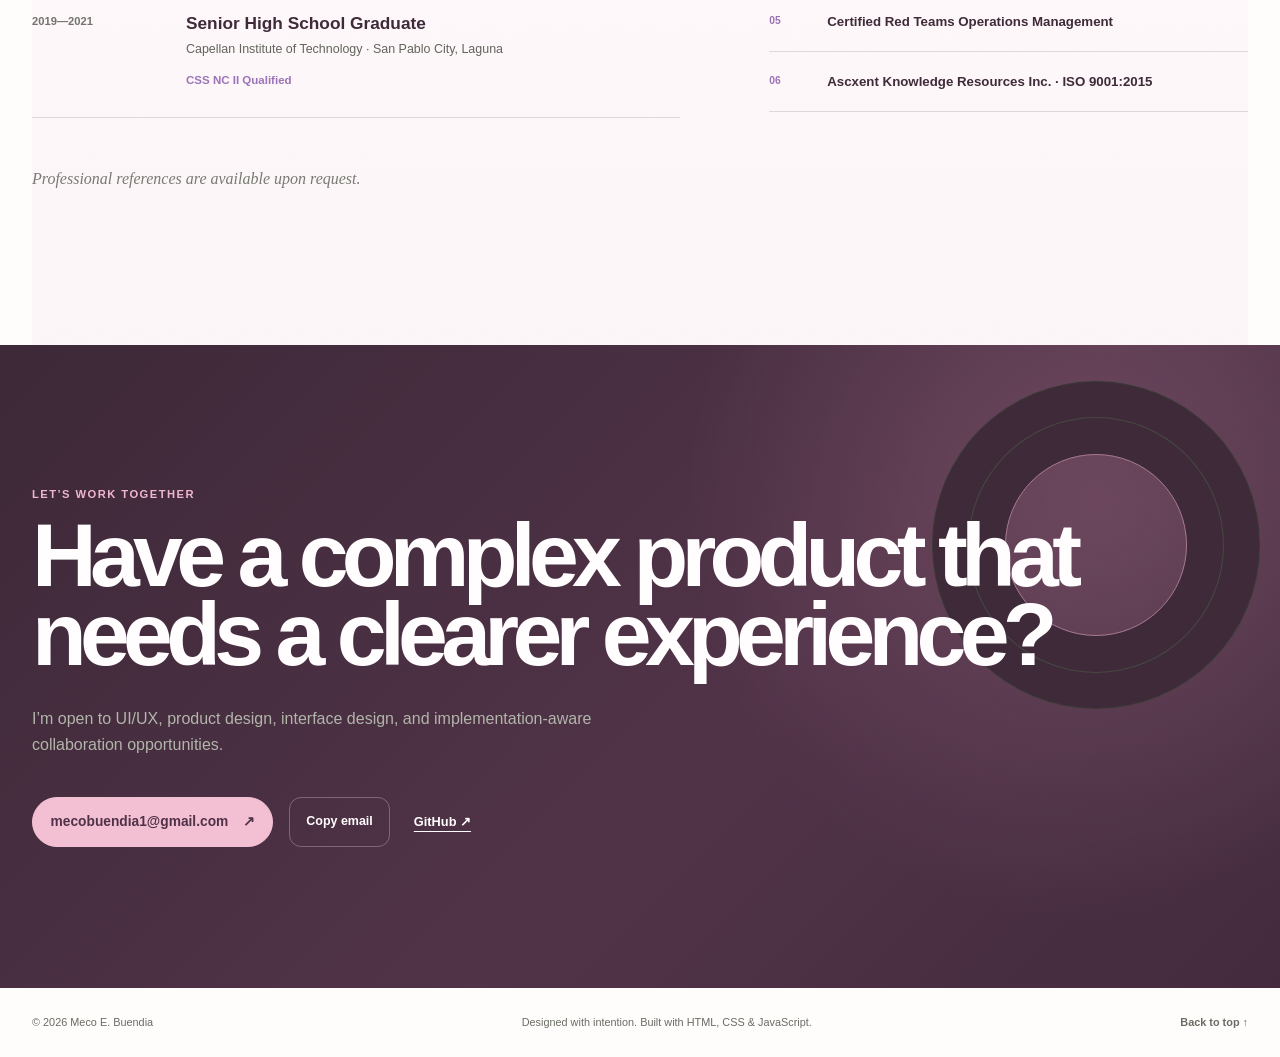
==== commit 388572cd: "Point portfolio projects to standalone websites" ====
--- a/index.html
+++ b/index.html
@@ -120,7 +120,7 @@
         </article>
 
         <article class="project-card project-care reveal">
-          <a class="project-preview" href="projects/carepath/" target="_blank" rel="noopener"  aria-label="Open the CarePath live website">
+          <a class="project-preview" href="https://sachibara0516.github.io/CarePath/" target="_blank" rel="noopener"  aria-label="Open the CarePath live website">
             <div class="browser-bar"><span><i></i><i></i><i></i></span><small>carepath.health</small><b>Live website ↗</b></div>
             <div class="care-ui preview-ui">
               <div class="care-nav"><strong>care<span>path</span></strong><span>Appointments&nbsp;&nbsp; Care team&nbsp;&nbsp; Support</span><b>MB</b></div>
@@ -132,12 +132,12 @@
             <h3>CarePath <small>Care without uncertainty.</small></h3>
             <p>An inclusive appointment experience built around plain language, transparent choices, keyboard access, and low-stress decision making.</p>
             <ul class="skill-chips" aria-label="Skills demonstrated"><li>Accessibility</li><li>Service design</li><li>Content design</li><li>Mobile prototyping</li></ul>
-            <a class="project-link" href="projects/carepath/" target="_blank" rel="noopener" >Launch prototype <span aria-hidden="true">↗</span></a>
+            <a class="project-link" href="https://sachibara0516.github.io/CarePath/" target="_blank" rel="noopener" >Launch prototype <span aria-hidden="true">↗</span></a>
           </div>
         </article>
 
         <article class="project-card project-fin reveal">
-          <a class="project-preview" href="projects/finwell/" target="_blank" rel="noopener"  aria-label="Open the FinWell live website">
+          <a class="project-preview" href="https://sachibara0516.github.io/FinWell/" target="_blank" rel="noopener"  aria-label="Open the FinWell live website">
             <div class="browser-bar"><span><i></i><i></i><i></i></span><small>dashboard.finwell.local</small><b>Live website ↗</b></div>
             <div class="fin-ui preview-ui">
               <aside><strong>fin<span>well</span></strong><i class="active"></i><i></i><i></i><i></i></aside>
@@ -149,12 +149,12 @@
             <h3>FinWell <small>Confidence over complexity.</small></h3>
             <p>A trustworthy financial planning dashboard shaped by client-advisory experience, with approachable language and actionable progress.</p>
             <ul class="skill-chips" aria-label="Skills demonstrated"><li>Behavioral design</li><li>Trust patterns</li><li>Data storytelling</li><li>Inclusive forms</li></ul>
-            <a class="project-link" href="projects/finwell/" target="_blank" rel="noopener" >Launch prototype <span aria-hidden="true">↗</span></a>
+            <a class="project-link" href="https://sachibara0516.github.io/FinWell/" target="_blank" rel="noopener" >Launch prototype <span aria-hidden="true">↗</span></a>
           </div>
         </article>
 
         <article class="project-card project-resolve reveal">
-          <a class="project-preview" href="projects/resolve/" target="_blank" rel="noopener"  aria-label="Open the Resolve live website">
+          <a class="project-preview" href="https://sachibara0516.github.io/Resolve/" target="_blank" rel="noopener"  aria-label="Open the Resolve live website">
             <div class="browser-bar"><span><i></i><i></i><i></i></span><small>workspace.resolve.support</small><b>Live website ↗</b></div>
             <div class="resolve-ui preview-ui">
               <aside><strong>R/</strong><span>Workspace</span><i class="active"></i><i></i><i></i><i></i></aside>
@@ -166,7 +166,7 @@
             <h3>Resolve <small>Support that keeps its promise.</small></h3>
             <p>A service-desk workspace shaped by hands-on IT support: faster intake, visible ownership, useful context, and calmer resolution flows.</p>
             <ul class="skill-chips" aria-label="Skills demonstrated"><li>Service blueprint</li><li>Workflow design</li><li>UX writing</li><li>Usability heuristics</li></ul>
-            <a class="project-link" href="projects/resolve/" target="_blank" rel="noopener" >Launch prototype <span aria-hidden="true">↗</span></a>
+            <a class="project-link" href="https://sachibara0516.github.io/Resolve/" target="_blank" rel="noopener" >Launch prototype <span aria-hidden="true">↗</span></a>
           </div>
         </article>
       </div>
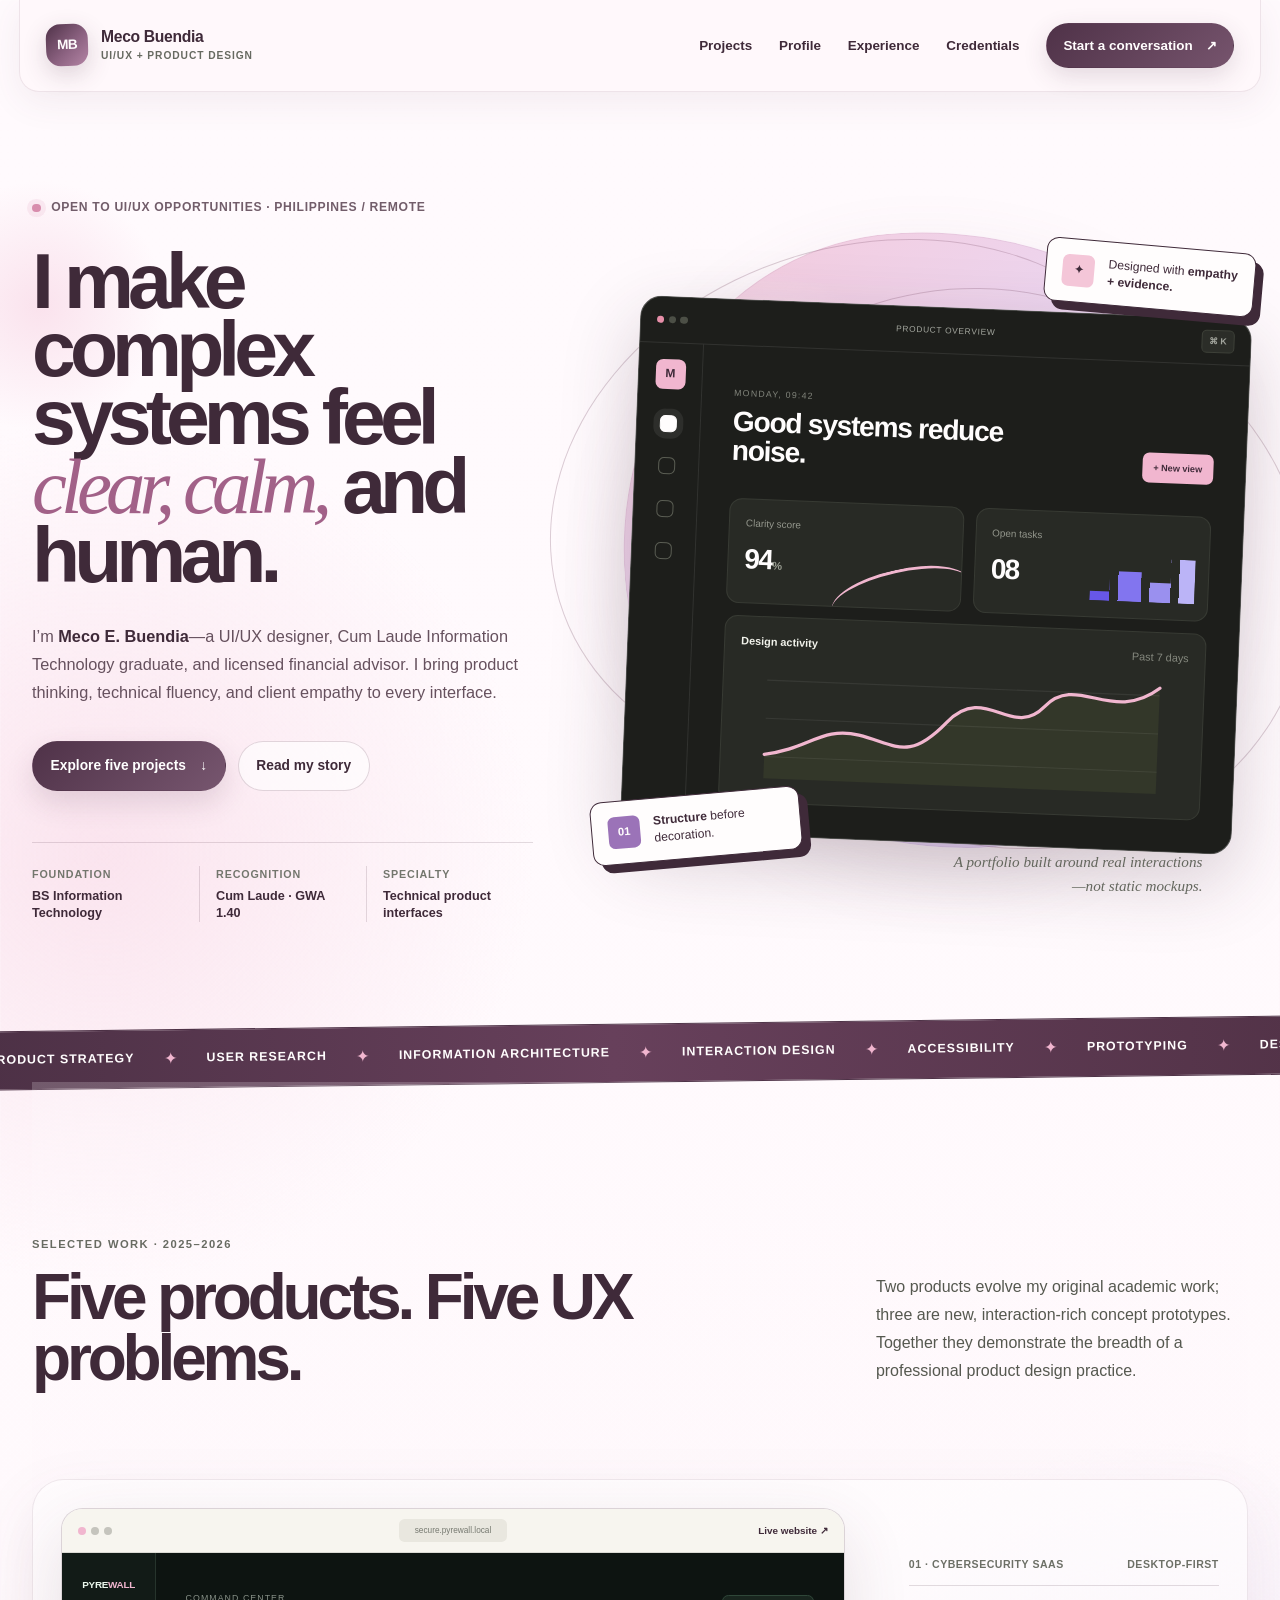
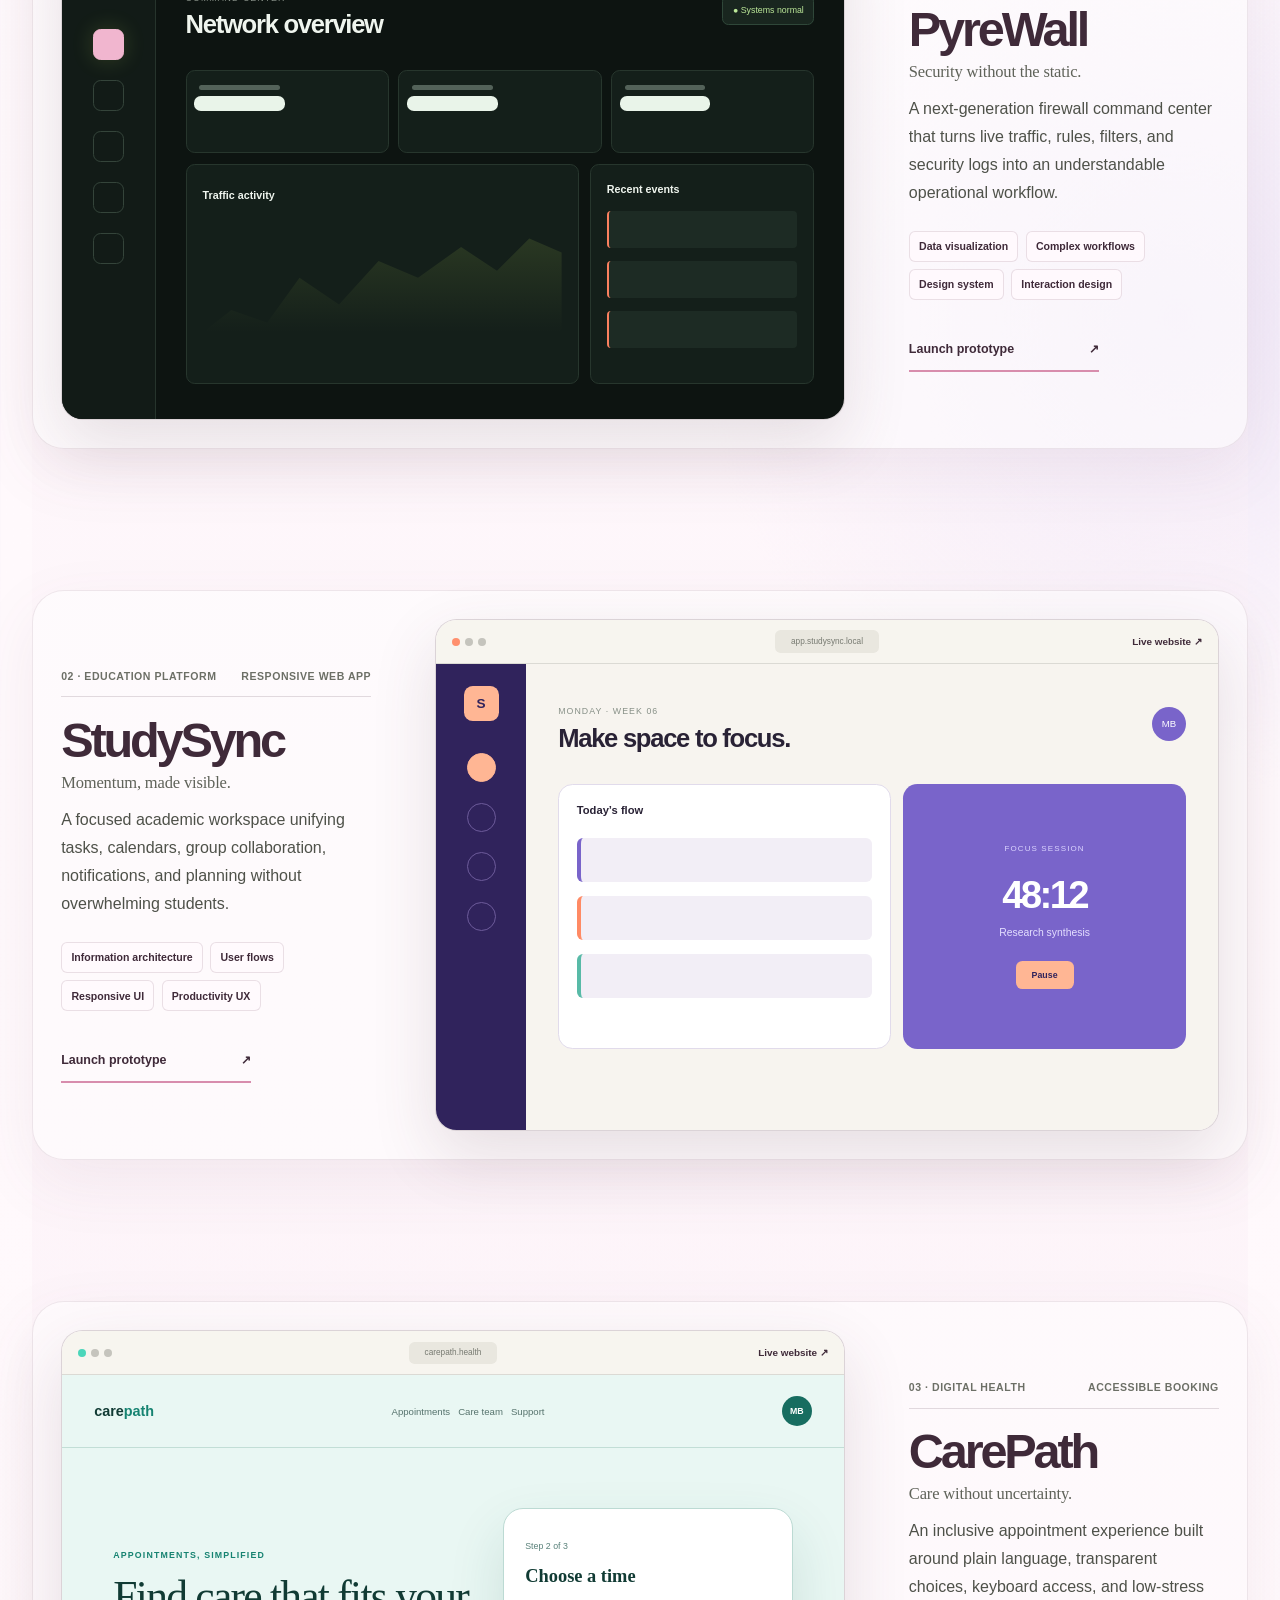
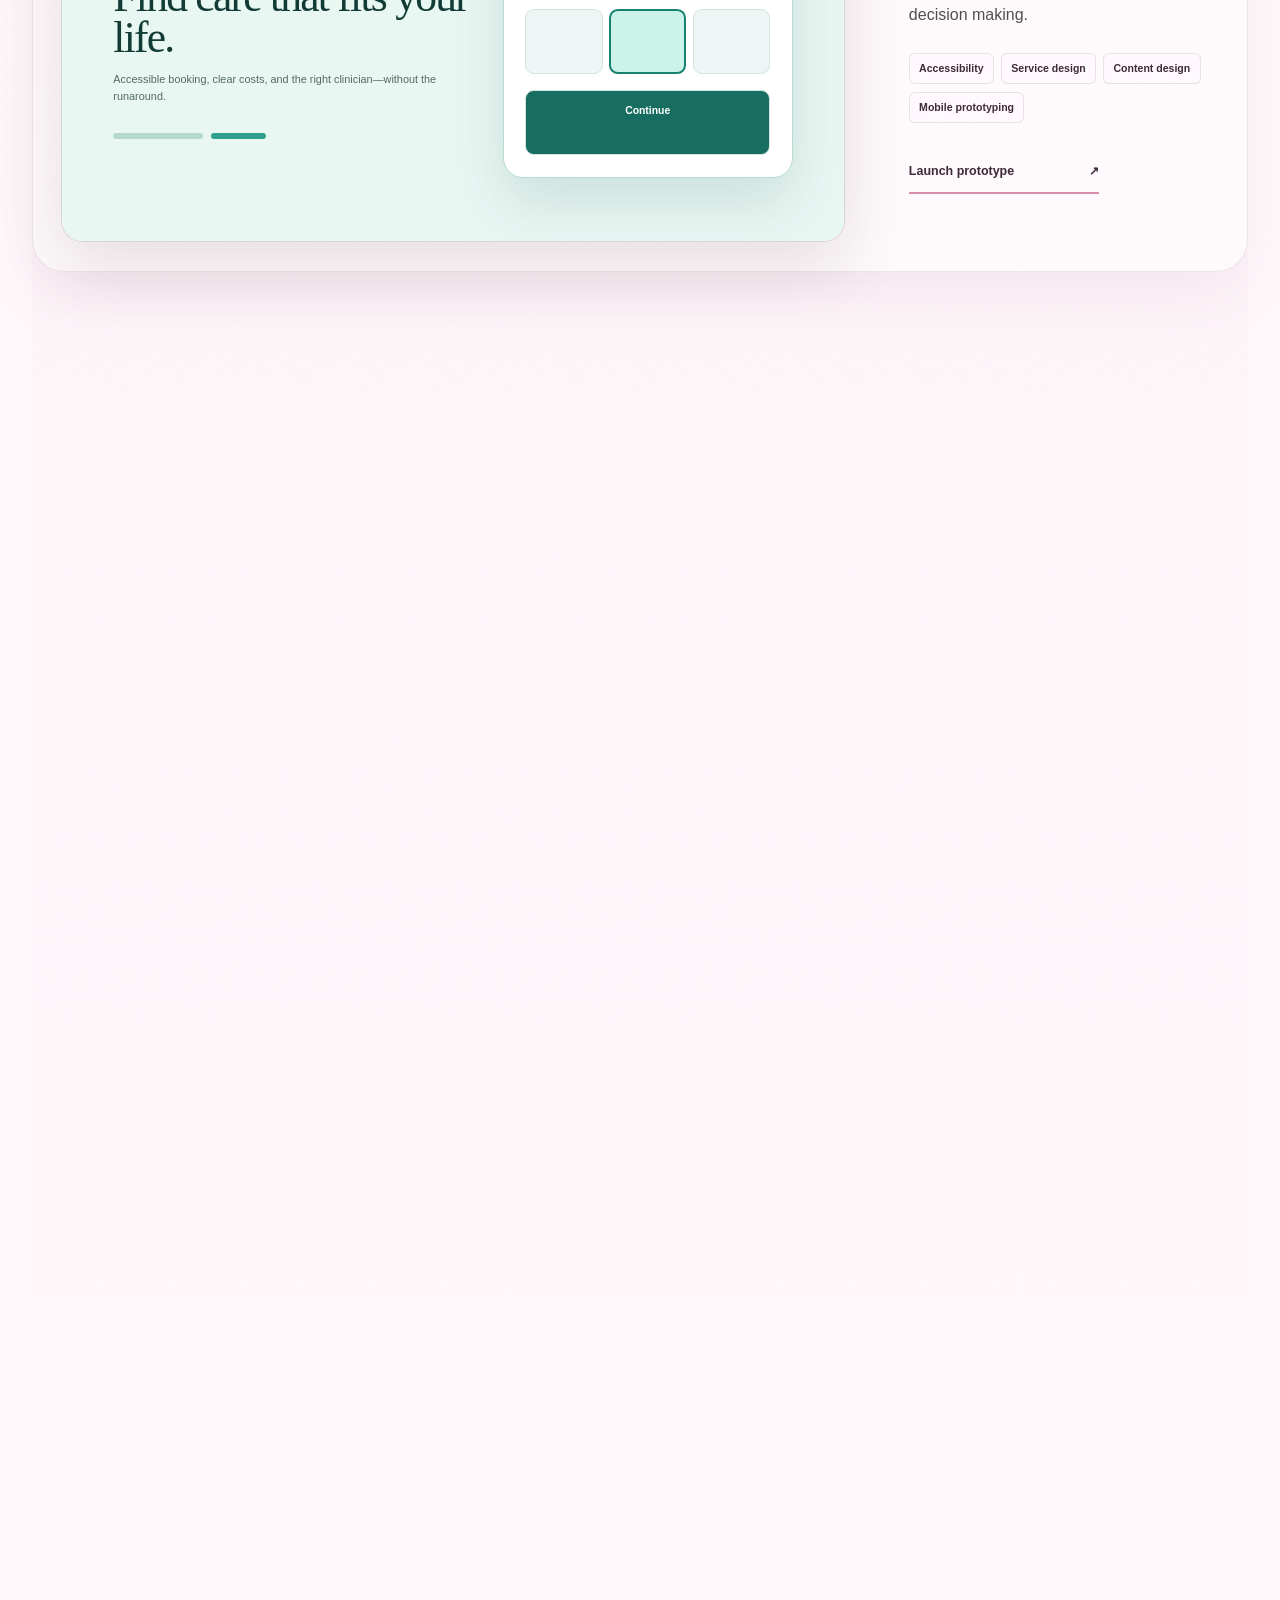
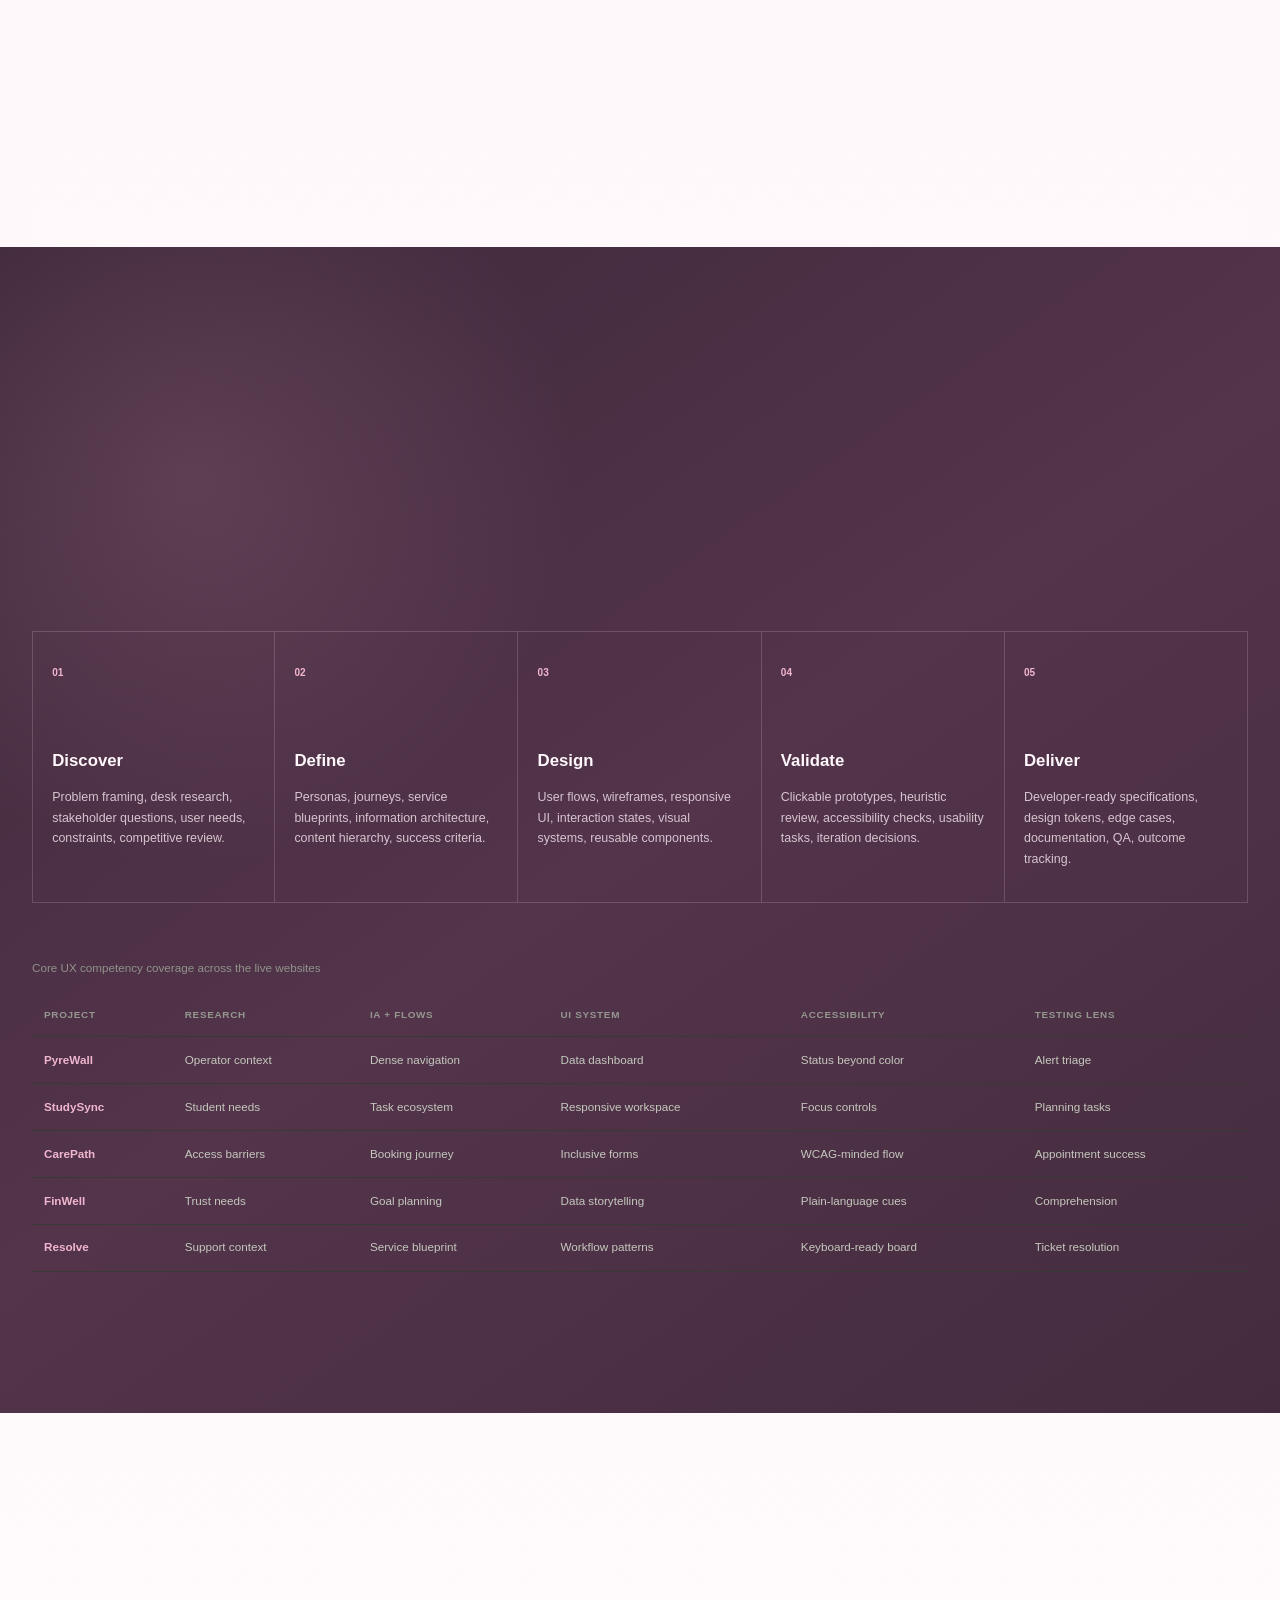
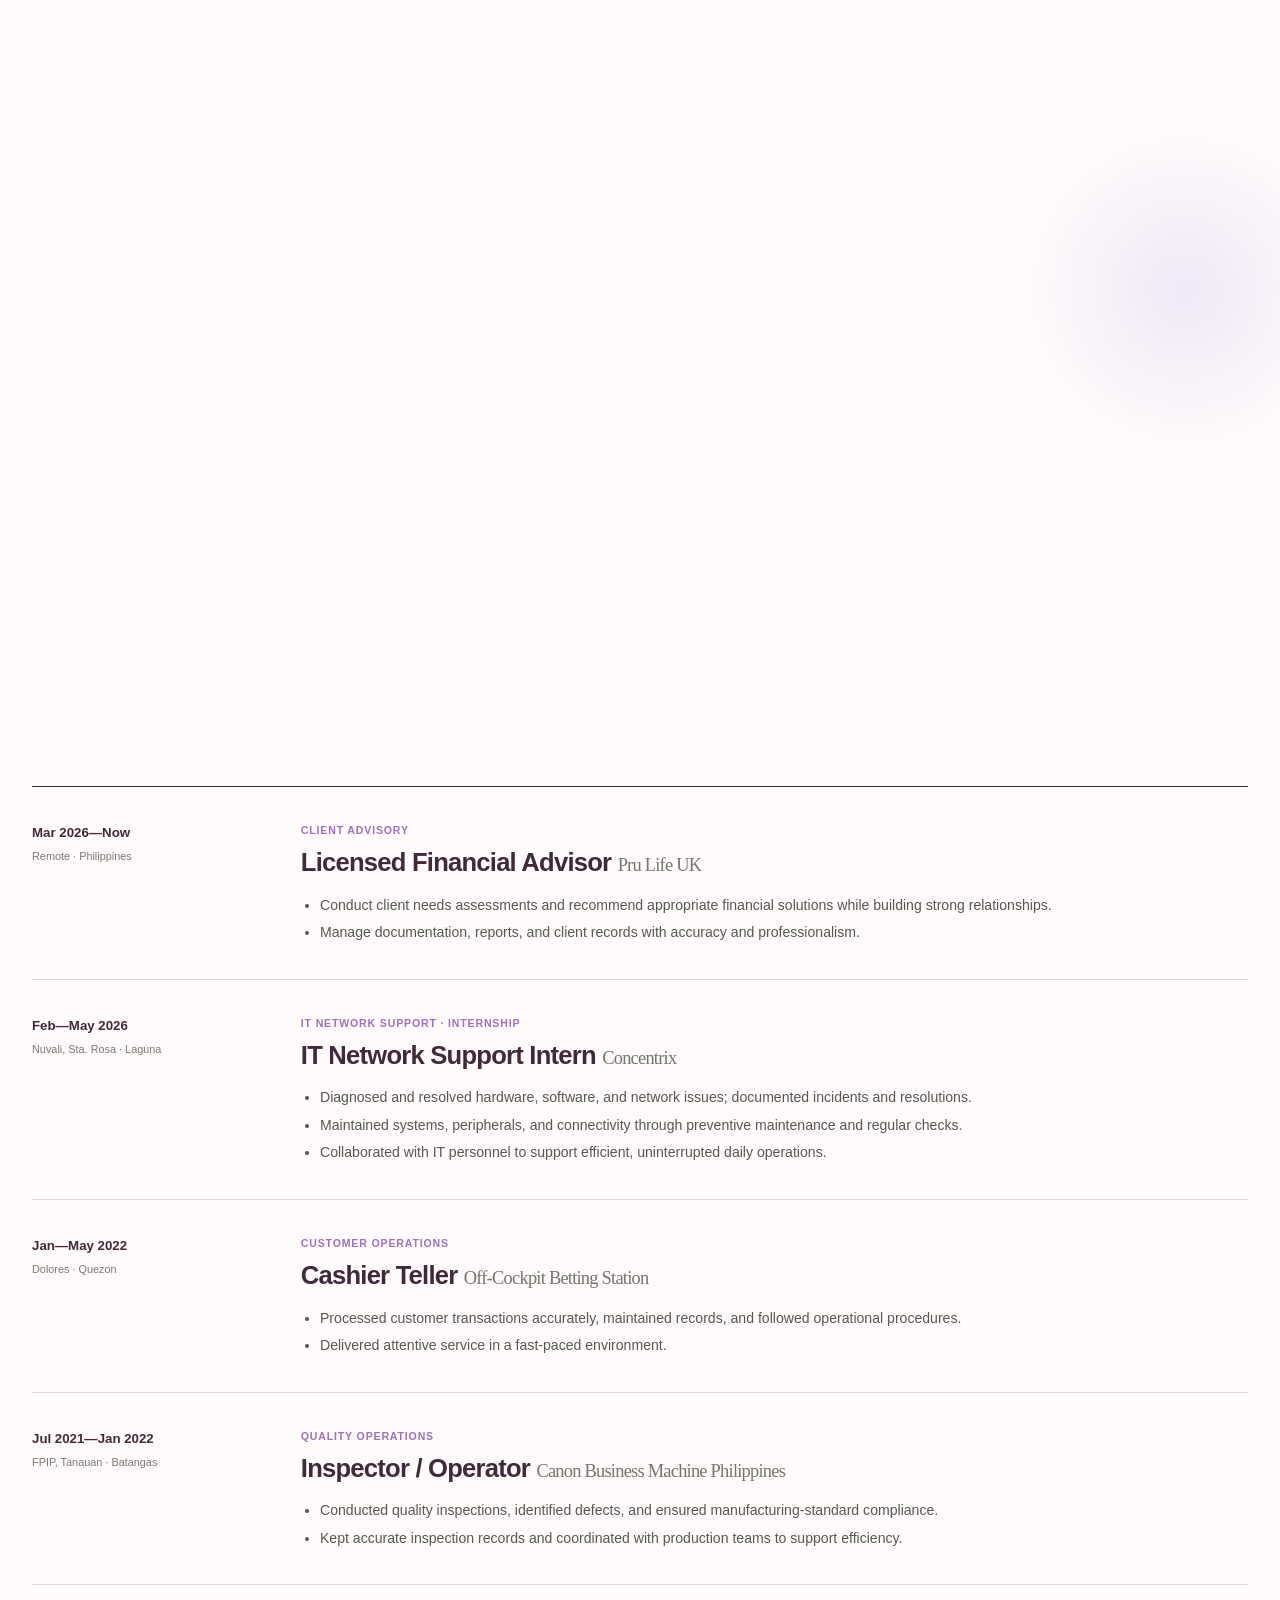
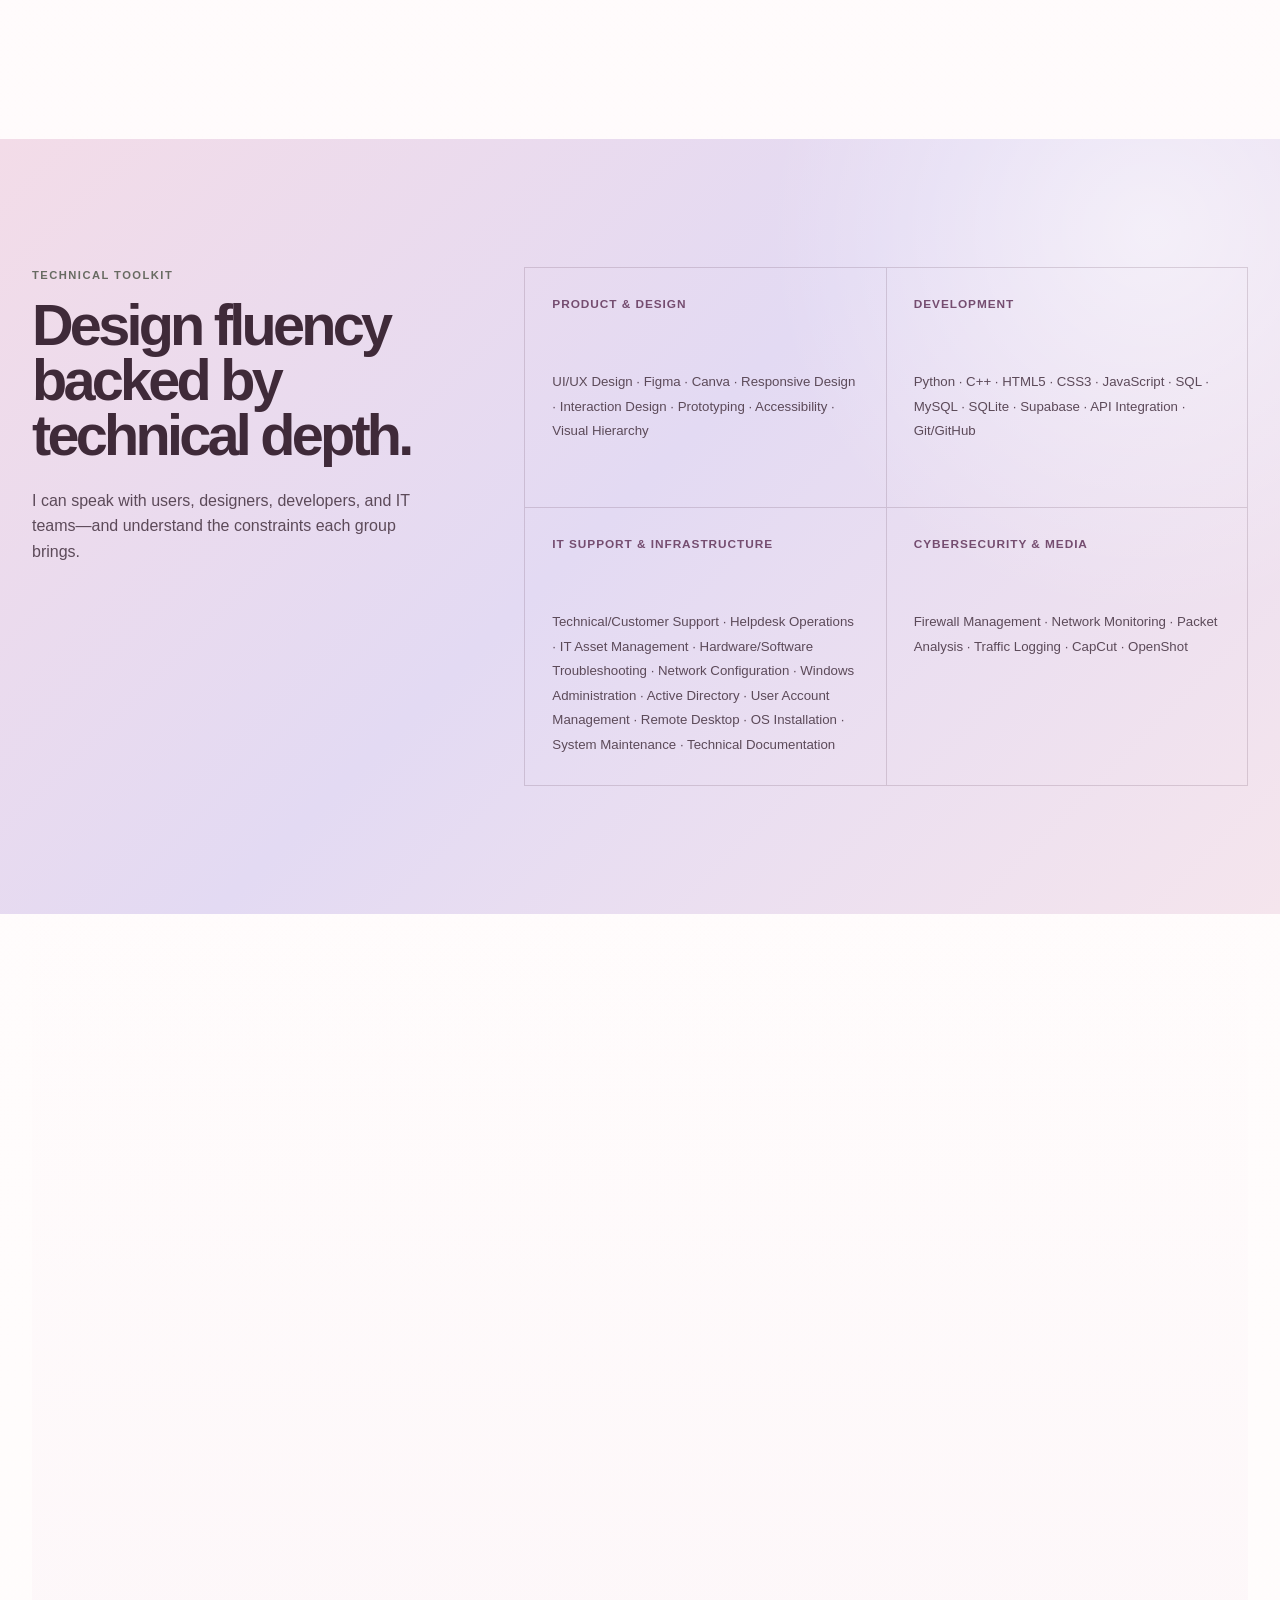
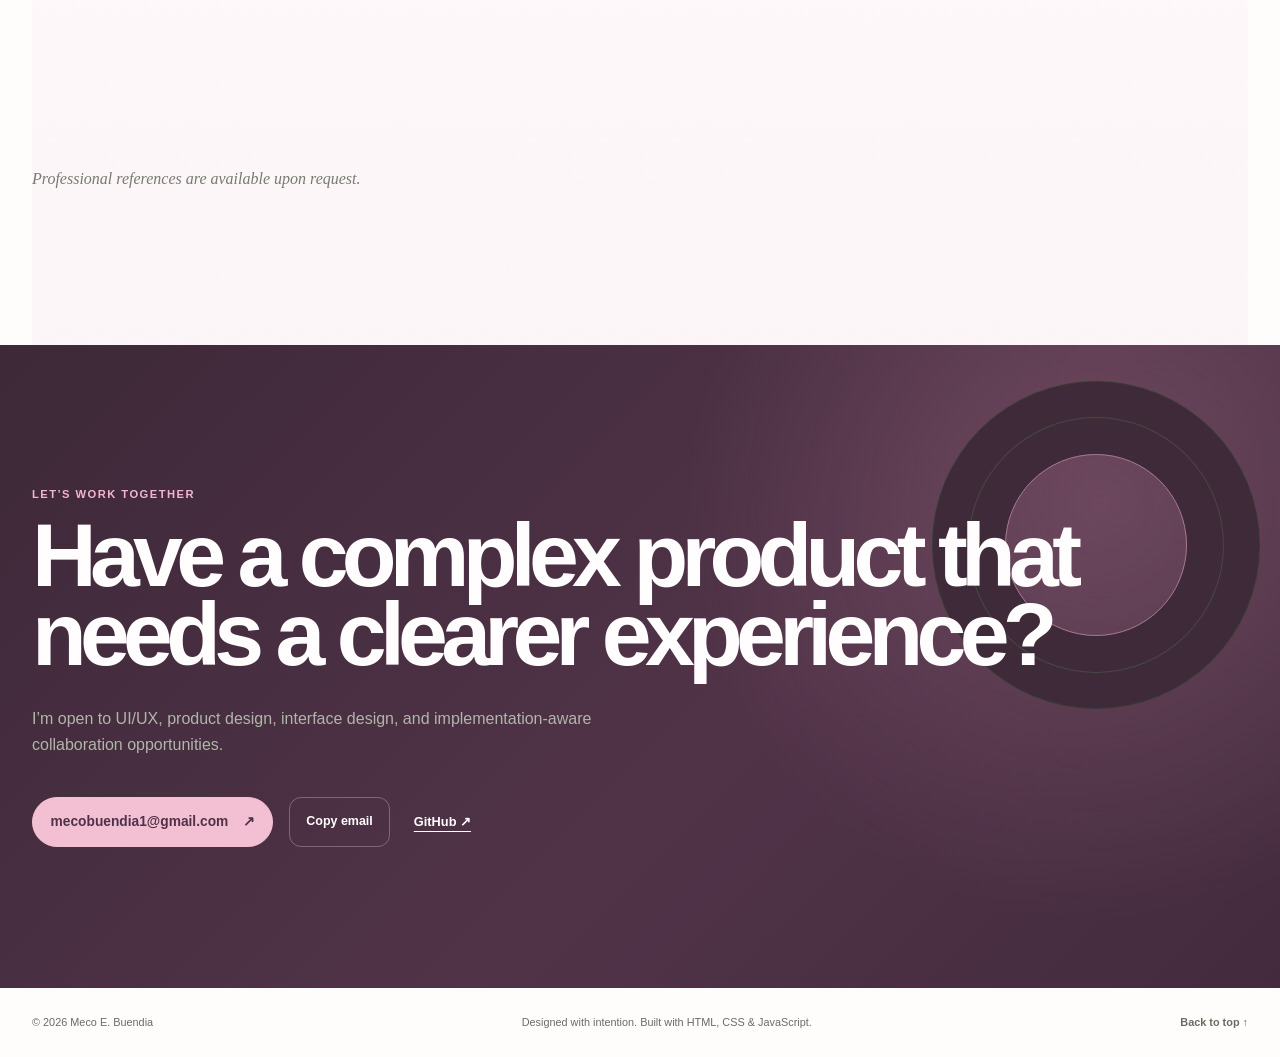
==== commit 09562aa6: "Keep portfolio links live until Pages is enabled" ====
--- a/index.html
+++ b/index.html
@@ -120,7 +120,7 @@
         </article>
 
         <article class="project-card project-care reveal">
-          <a class="project-preview" href="https://sachibara0516.github.io/CarePath/" target="_blank" rel="noopener"  aria-label="Open the CarePath live website">
+          <a class="project-preview" href="projects/carepath/" target="_blank" rel="noopener"  aria-label="Open the CarePath live website">
             <div class="browser-bar"><span><i></i><i></i><i></i></span><small>carepath.health</small><b>Live website ↗</b></div>
             <div class="care-ui preview-ui">
               <div class="care-nav"><strong>care<span>path</span></strong><span>Appointments&nbsp;&nbsp; Care team&nbsp;&nbsp; Support</span><b>MB</b></div>
@@ -132,12 +132,12 @@
             <h3>CarePath <small>Care without uncertainty.</small></h3>
             <p>An inclusive appointment experience built around plain language, transparent choices, keyboard access, and low-stress decision making.</p>
             <ul class="skill-chips" aria-label="Skills demonstrated"><li>Accessibility</li><li>Service design</li><li>Content design</li><li>Mobile prototyping</li></ul>
-            <a class="project-link" href="https://sachibara0516.github.io/CarePath/" target="_blank" rel="noopener" >Launch prototype <span aria-hidden="true">↗</span></a>
+            <a class="project-link" href="projects/carepath/" target="_blank" rel="noopener" >Launch prototype <span aria-hidden="true">↗</span></a>
           </div>
         </article>
 
         <article class="project-card project-fin reveal">
-          <a class="project-preview" href="https://sachibara0516.github.io/FinWell/" target="_blank" rel="noopener"  aria-label="Open the FinWell live website">
+          <a class="project-preview" href="projects/finwell/" target="_blank" rel="noopener"  aria-label="Open the FinWell live website">
             <div class="browser-bar"><span><i></i><i></i><i></i></span><small>dashboard.finwell.local</small><b>Live website ↗</b></div>
             <div class="fin-ui preview-ui">
               <aside><strong>fin<span>well</span></strong><i class="active"></i><i></i><i></i><i></i></aside>
@@ -149,12 +149,12 @@
             <h3>FinWell <small>Confidence over complexity.</small></h3>
             <p>A trustworthy financial planning dashboard shaped by client-advisory experience, with approachable language and actionable progress.</p>
             <ul class="skill-chips" aria-label="Skills demonstrated"><li>Behavioral design</li><li>Trust patterns</li><li>Data storytelling</li><li>Inclusive forms</li></ul>
-            <a class="project-link" href="https://sachibara0516.github.io/FinWell/" target="_blank" rel="noopener" >Launch prototype <span aria-hidden="true">↗</span></a>
+            <a class="project-link" href="projects/finwell/" target="_blank" rel="noopener" >Launch prototype <span aria-hidden="true">↗</span></a>
           </div>
         </article>
 
         <article class="project-card project-resolve reveal">
-          <a class="project-preview" href="https://sachibara0516.github.io/Resolve/" target="_blank" rel="noopener"  aria-label="Open the Resolve live website">
+          <a class="project-preview" href="projects/resolve/" target="_blank" rel="noopener"  aria-label="Open the Resolve live website">
             <div class="browser-bar"><span><i></i><i></i><i></i></span><small>workspace.resolve.support</small><b>Live website ↗</b></div>
             <div class="resolve-ui preview-ui">
               <aside><strong>R/</strong><span>Workspace</span><i class="active"></i><i></i><i></i><i></i></aside>
@@ -166,7 +166,7 @@
             <h3>Resolve <small>Support that keeps its promise.</small></h3>
             <p>A service-desk workspace shaped by hands-on IT support: faster intake, visible ownership, useful context, and calmer resolution flows.</p>
             <ul class="skill-chips" aria-label="Skills demonstrated"><li>Service blueprint</li><li>Workflow design</li><li>UX writing</li><li>Usability heuristics</li></ul>
-            <a class="project-link" href="https://sachibara0516.github.io/Resolve/" target="_blank" rel="noopener" >Launch prototype <span aria-hidden="true">↗</span></a>
+            <a class="project-link" href="projects/resolve/" target="_blank" rel="noopener" >Launch prototype <span aria-hidden="true">↗</span></a>
           </div>
         </article>
       </div>
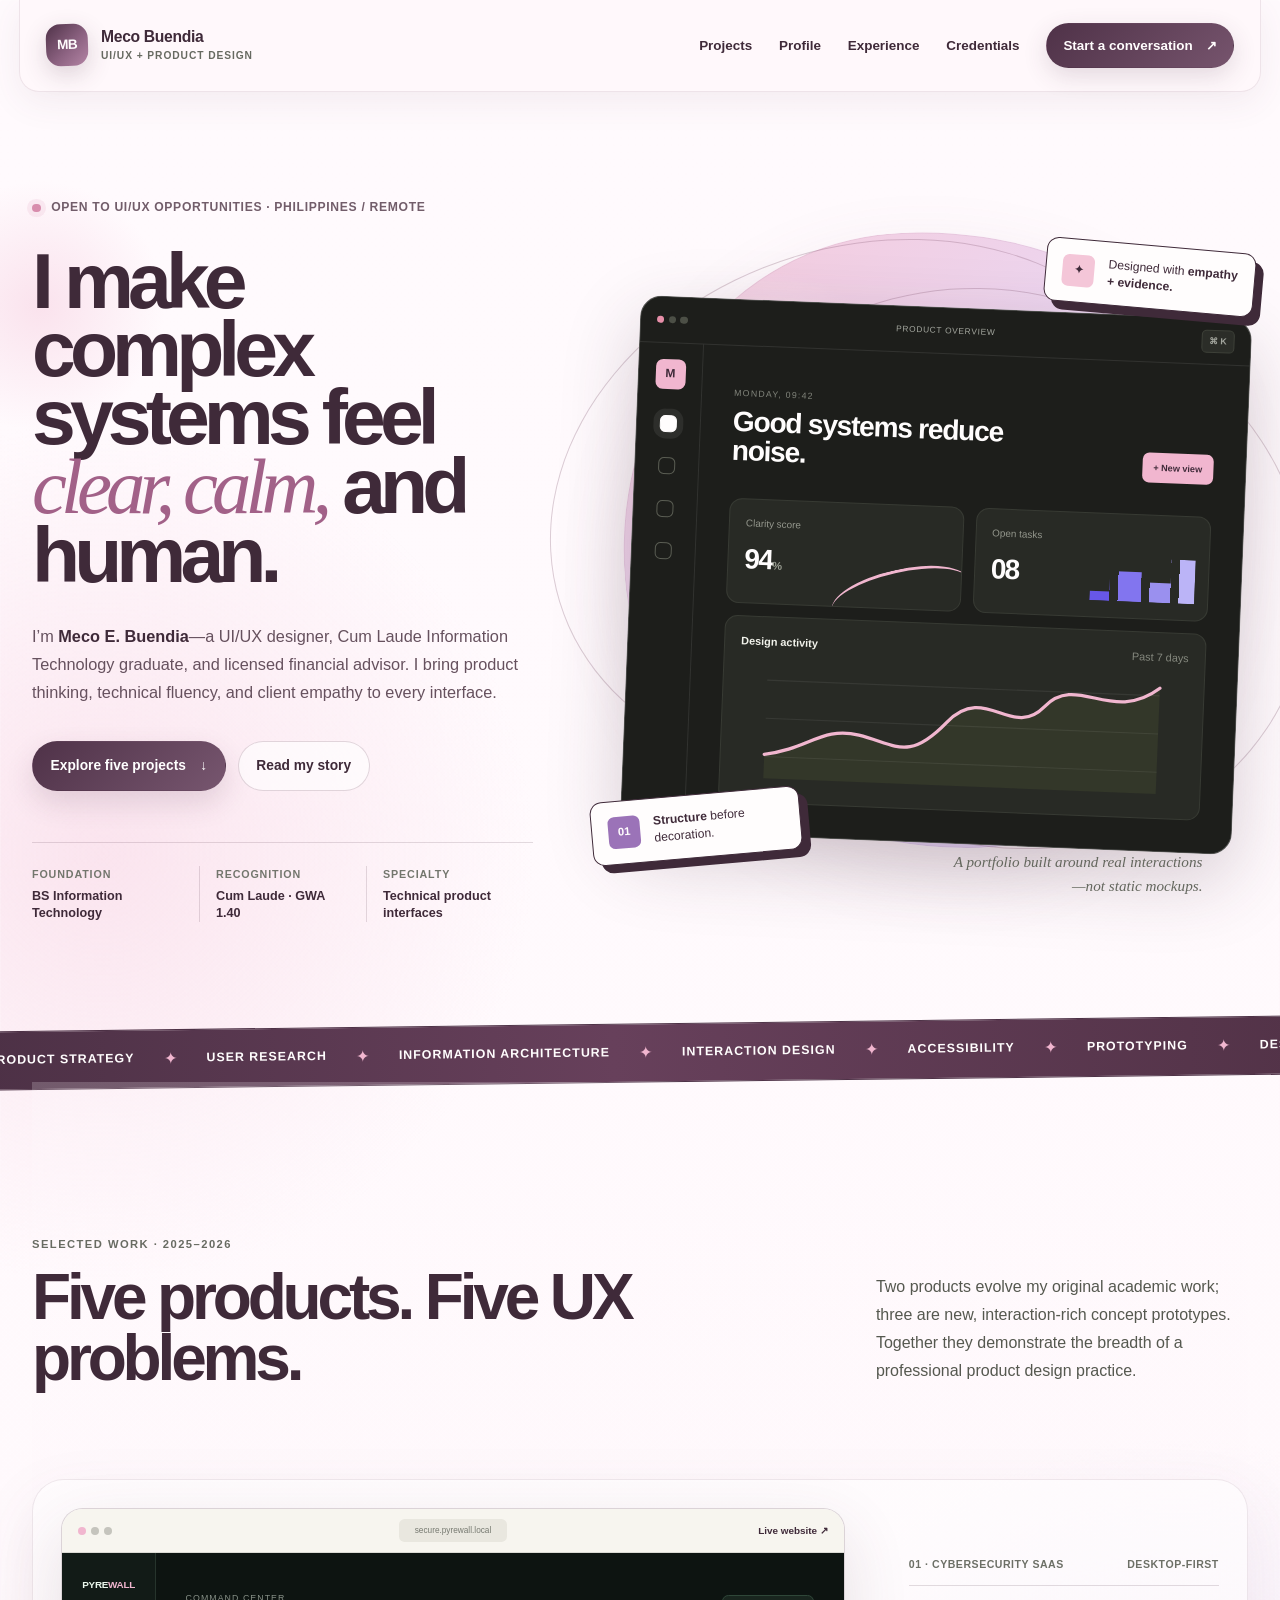
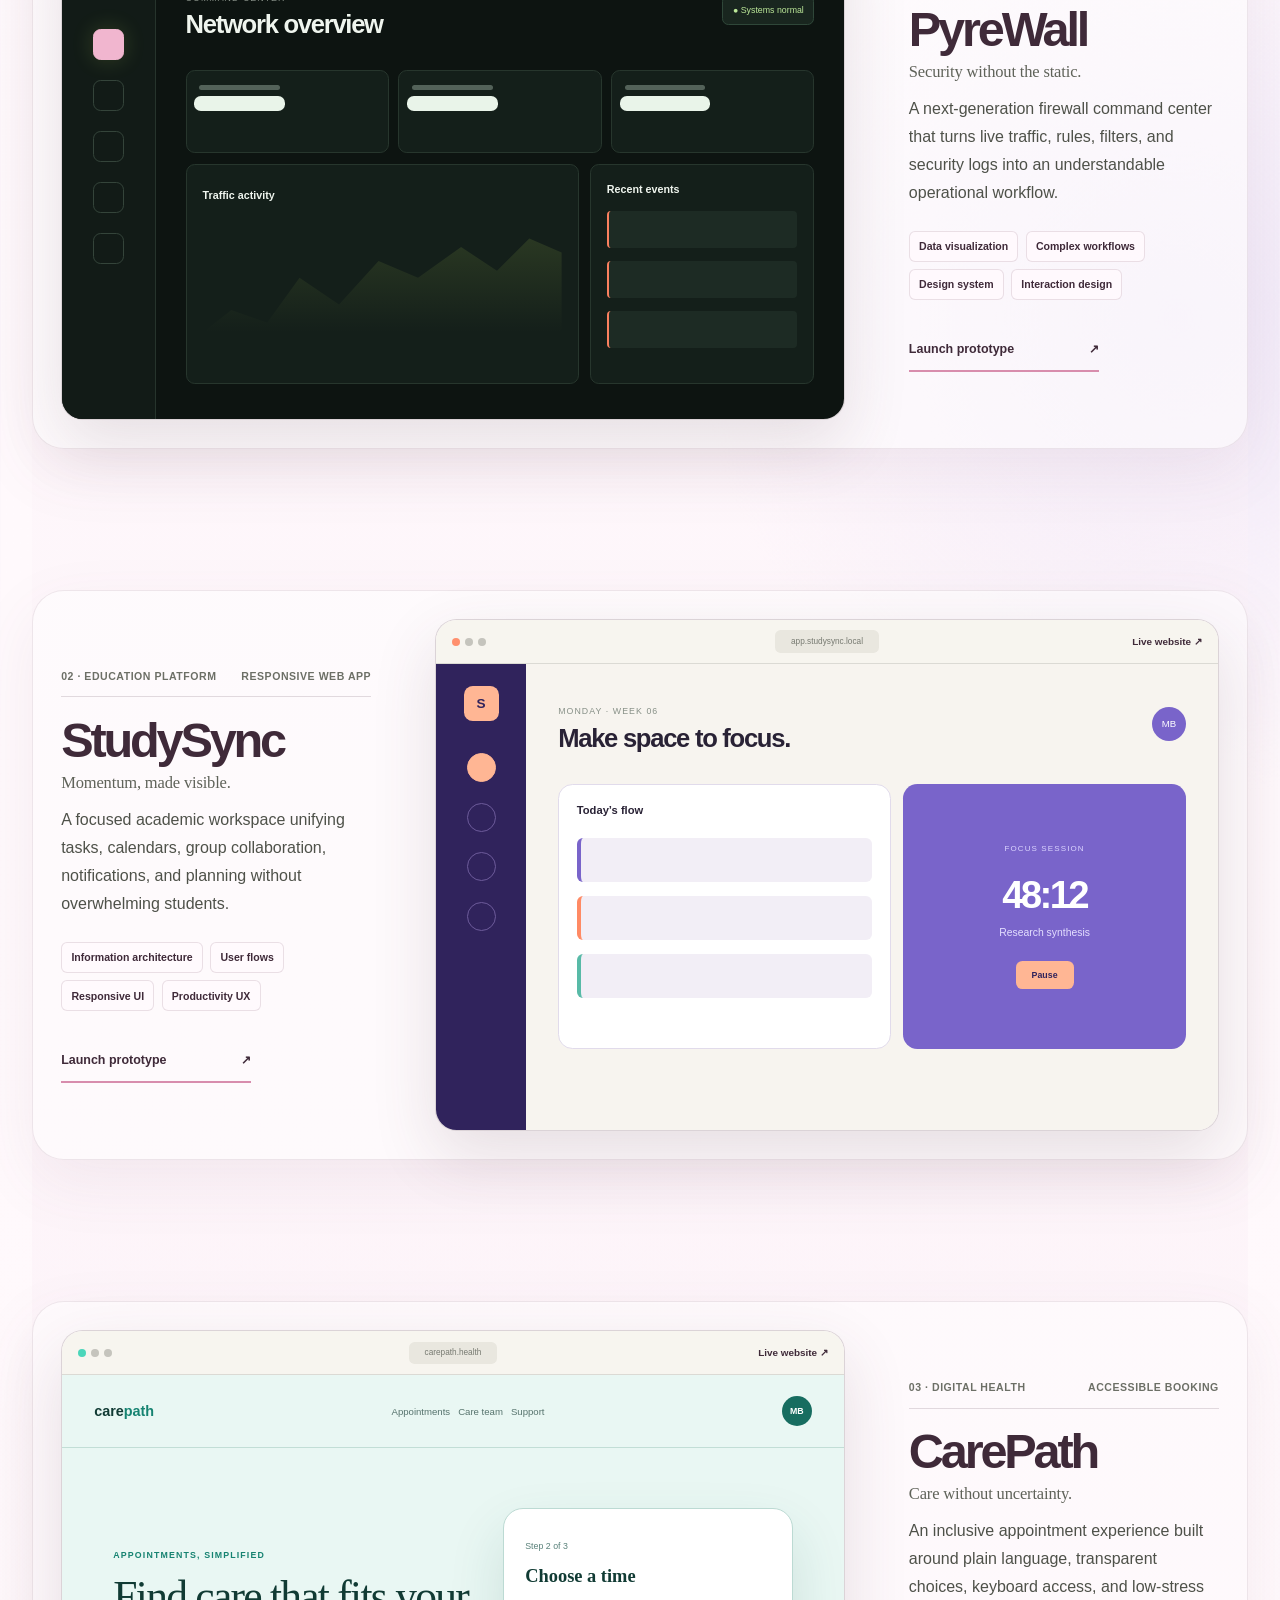
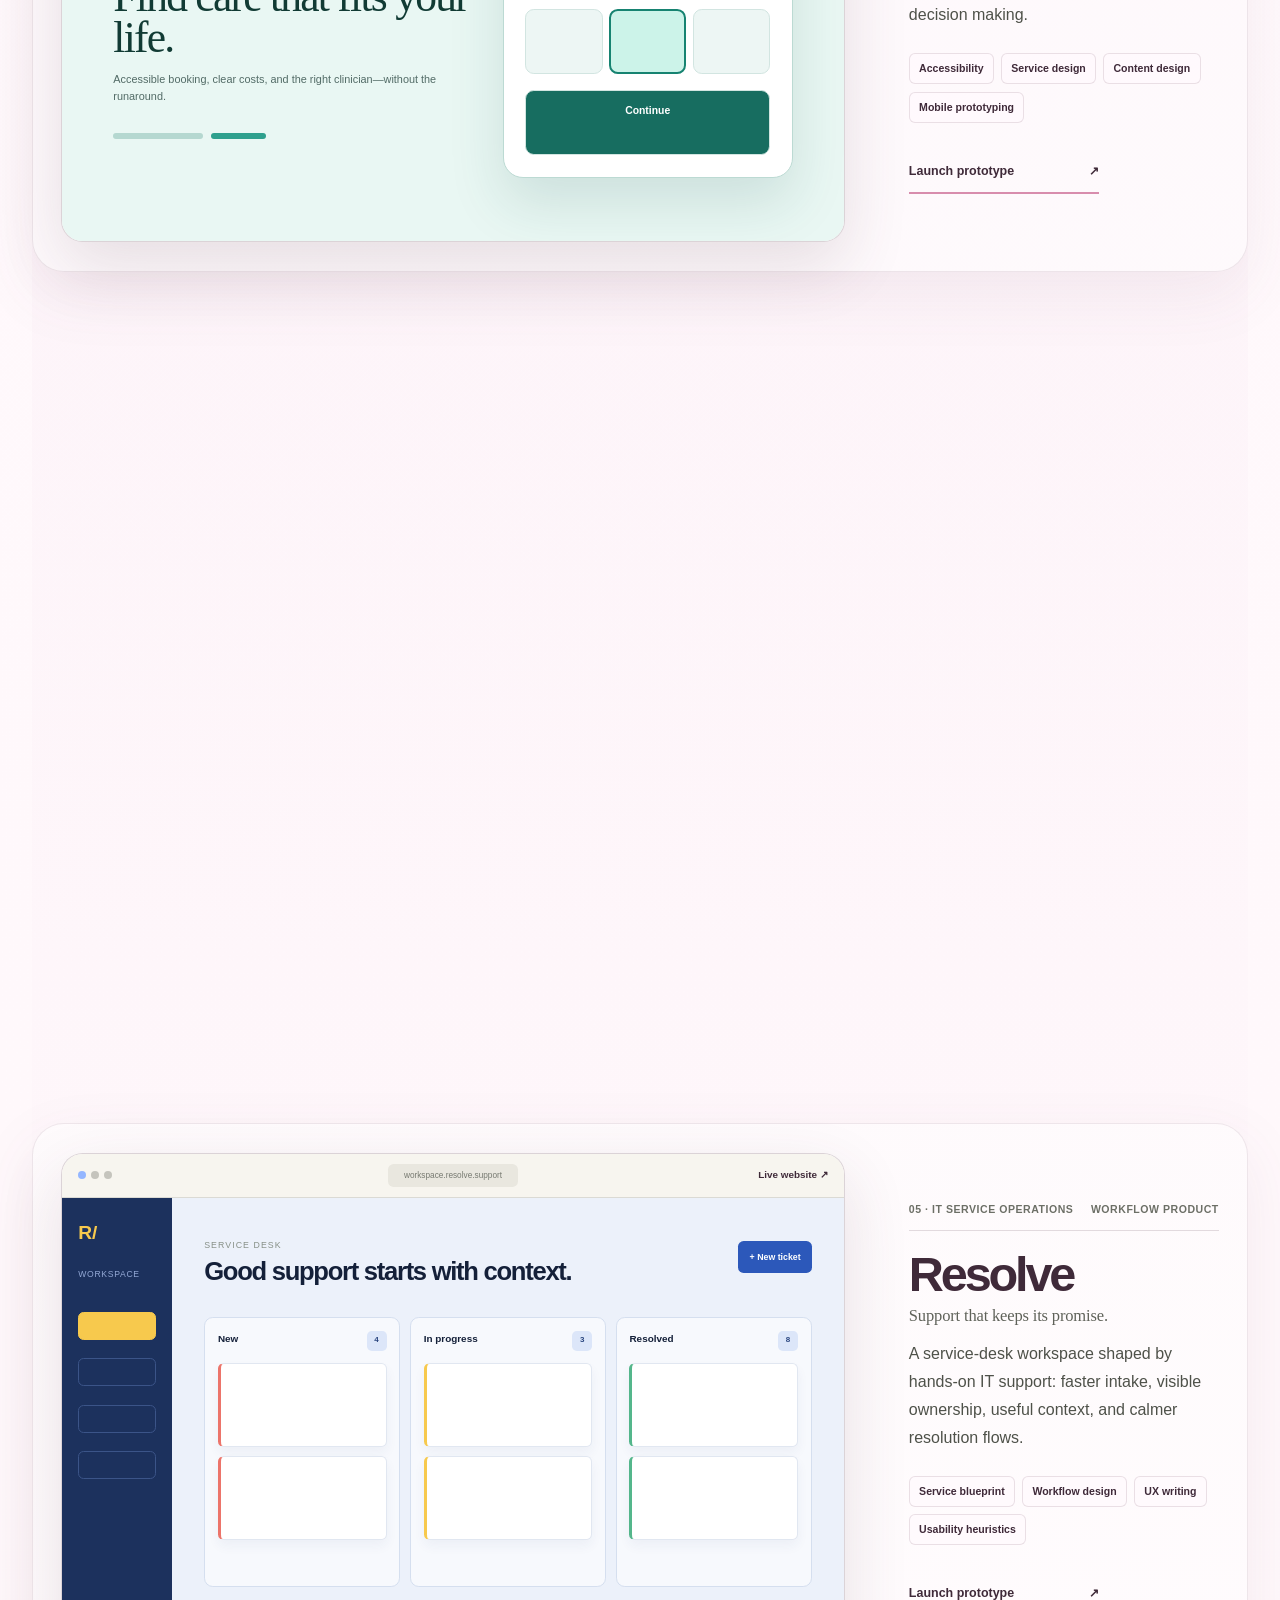
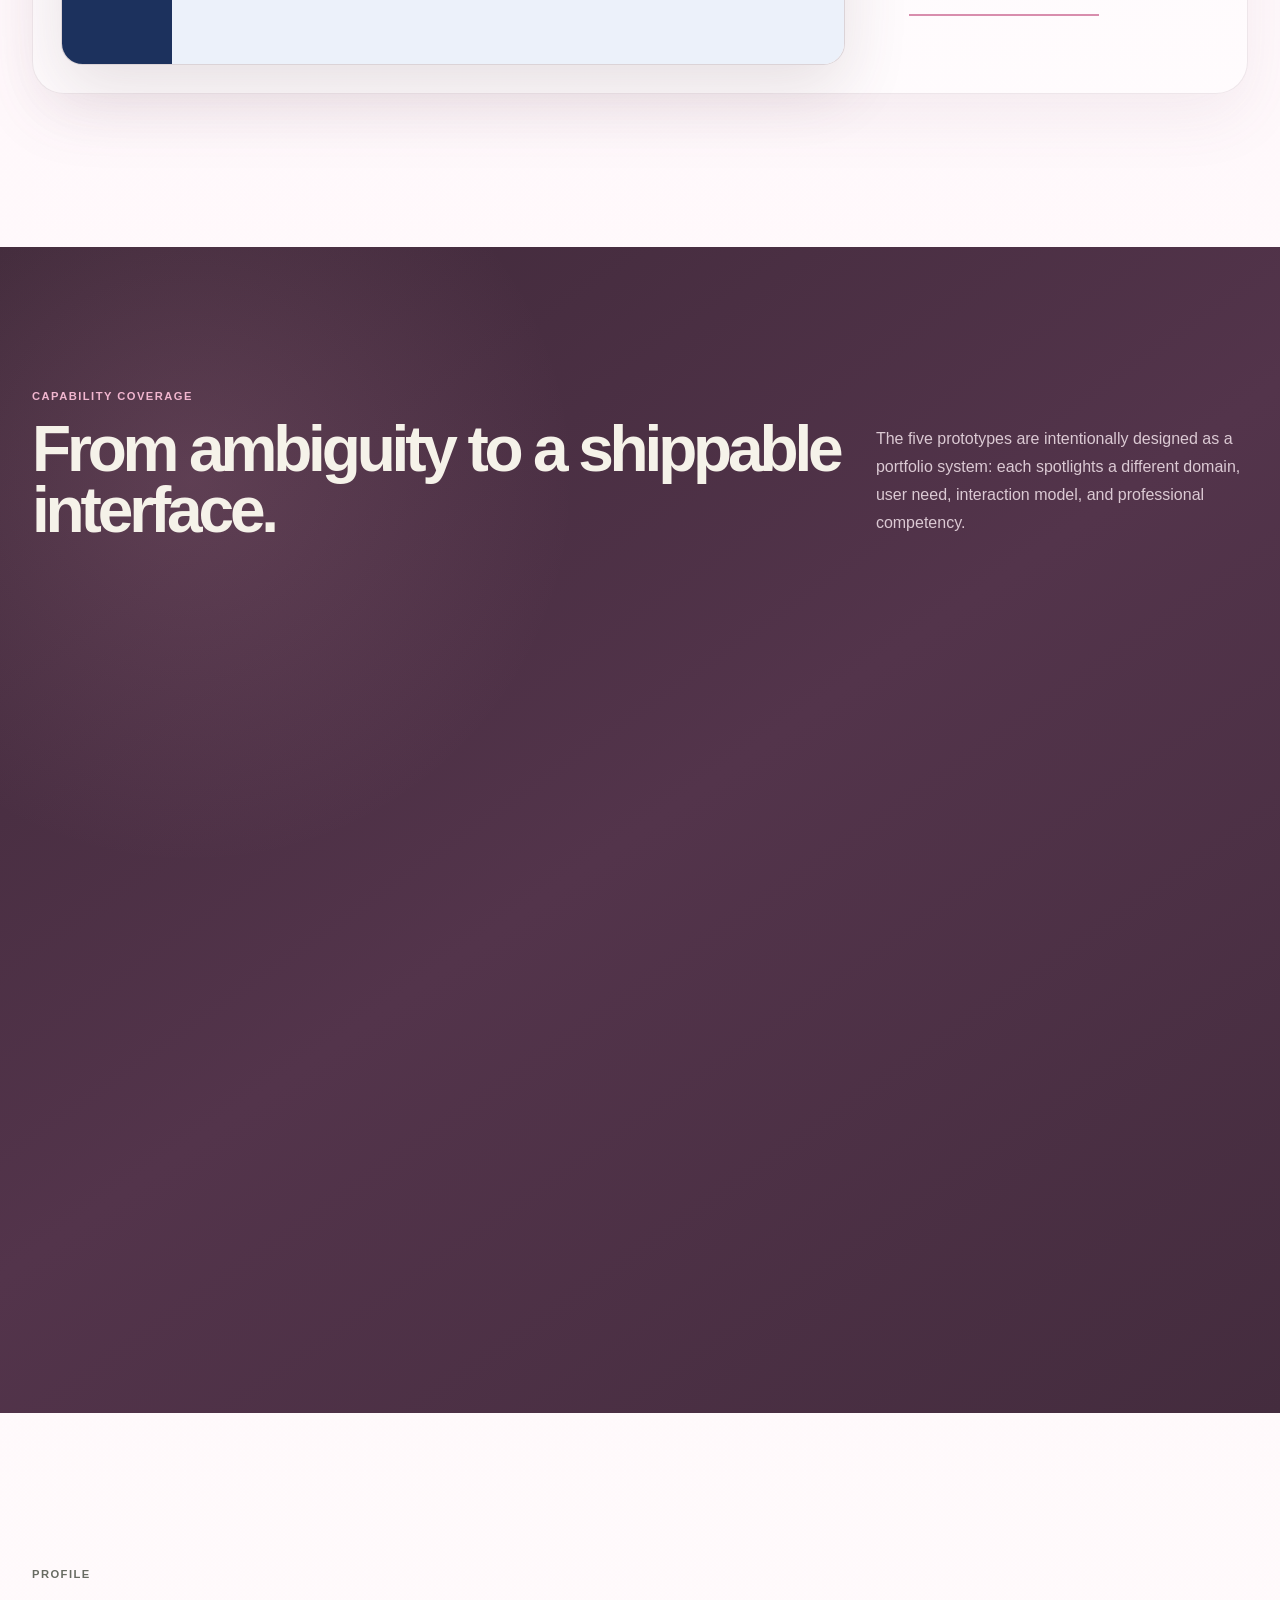
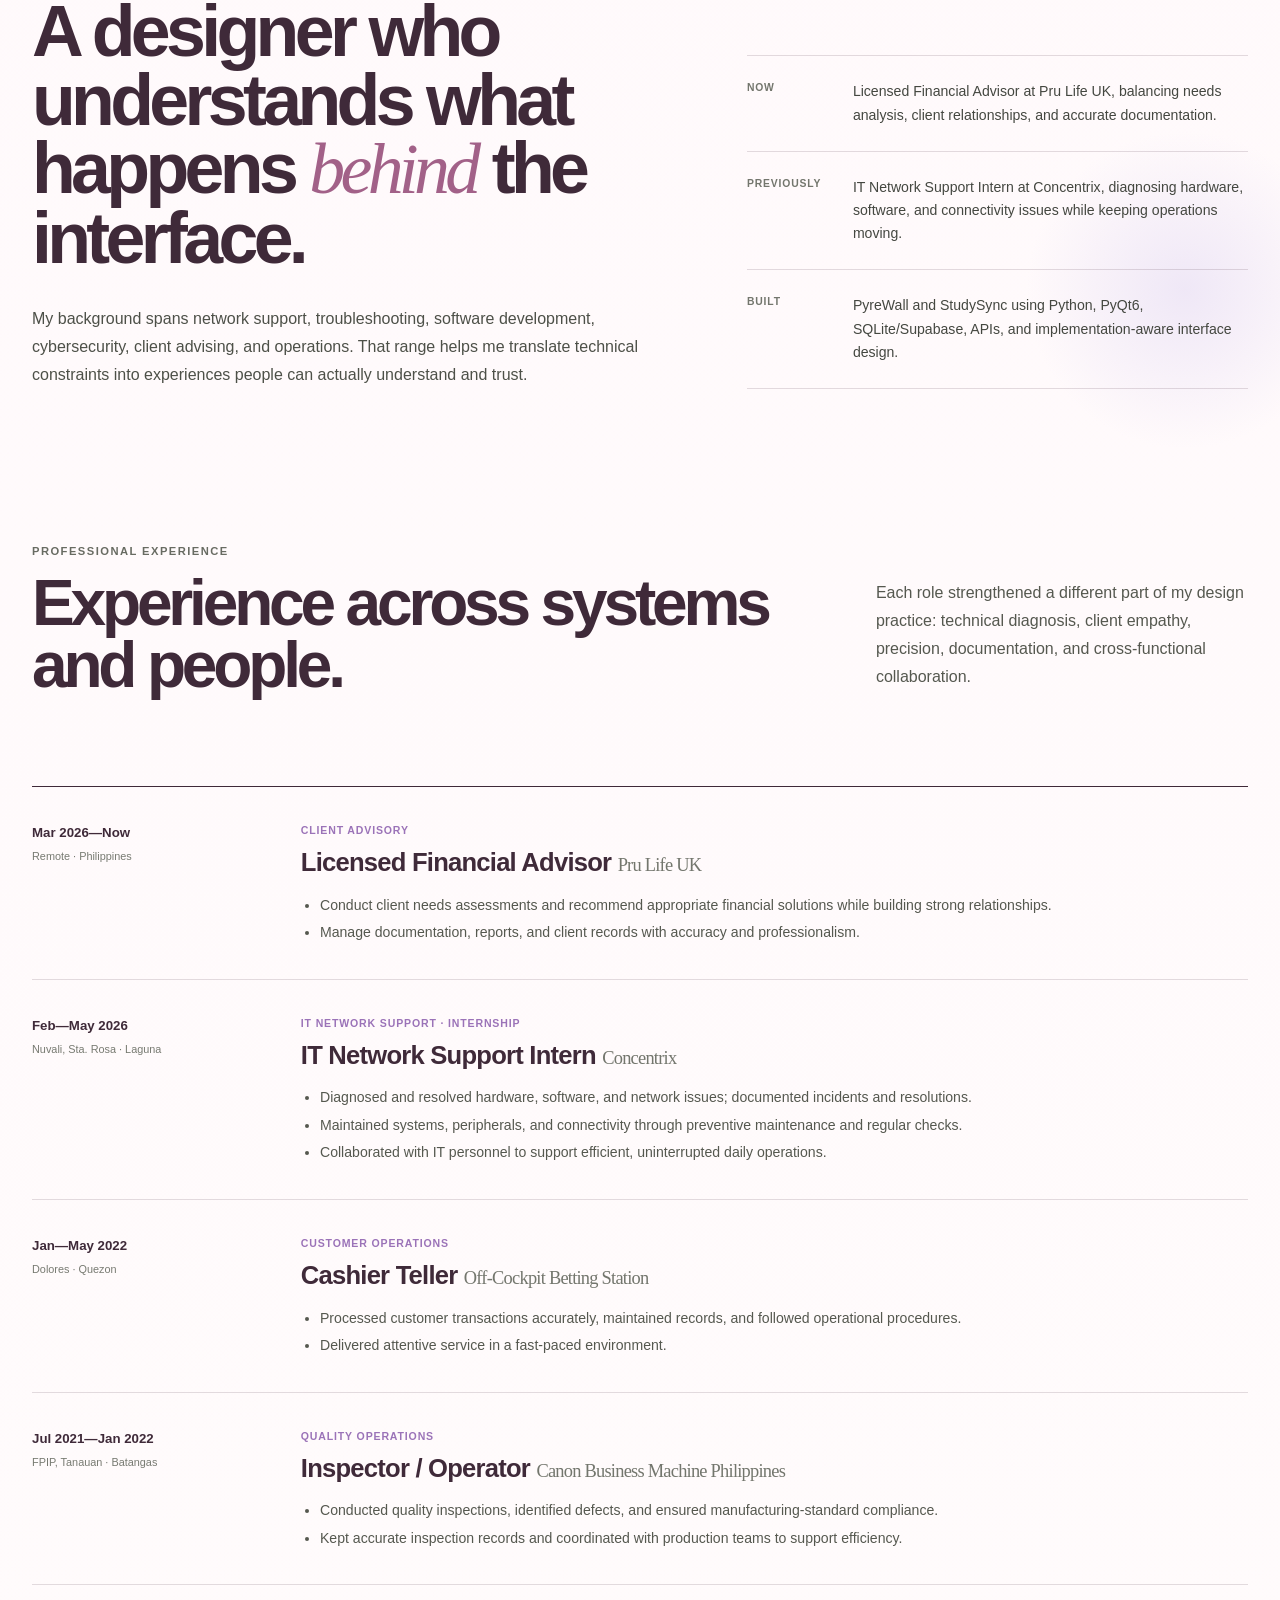
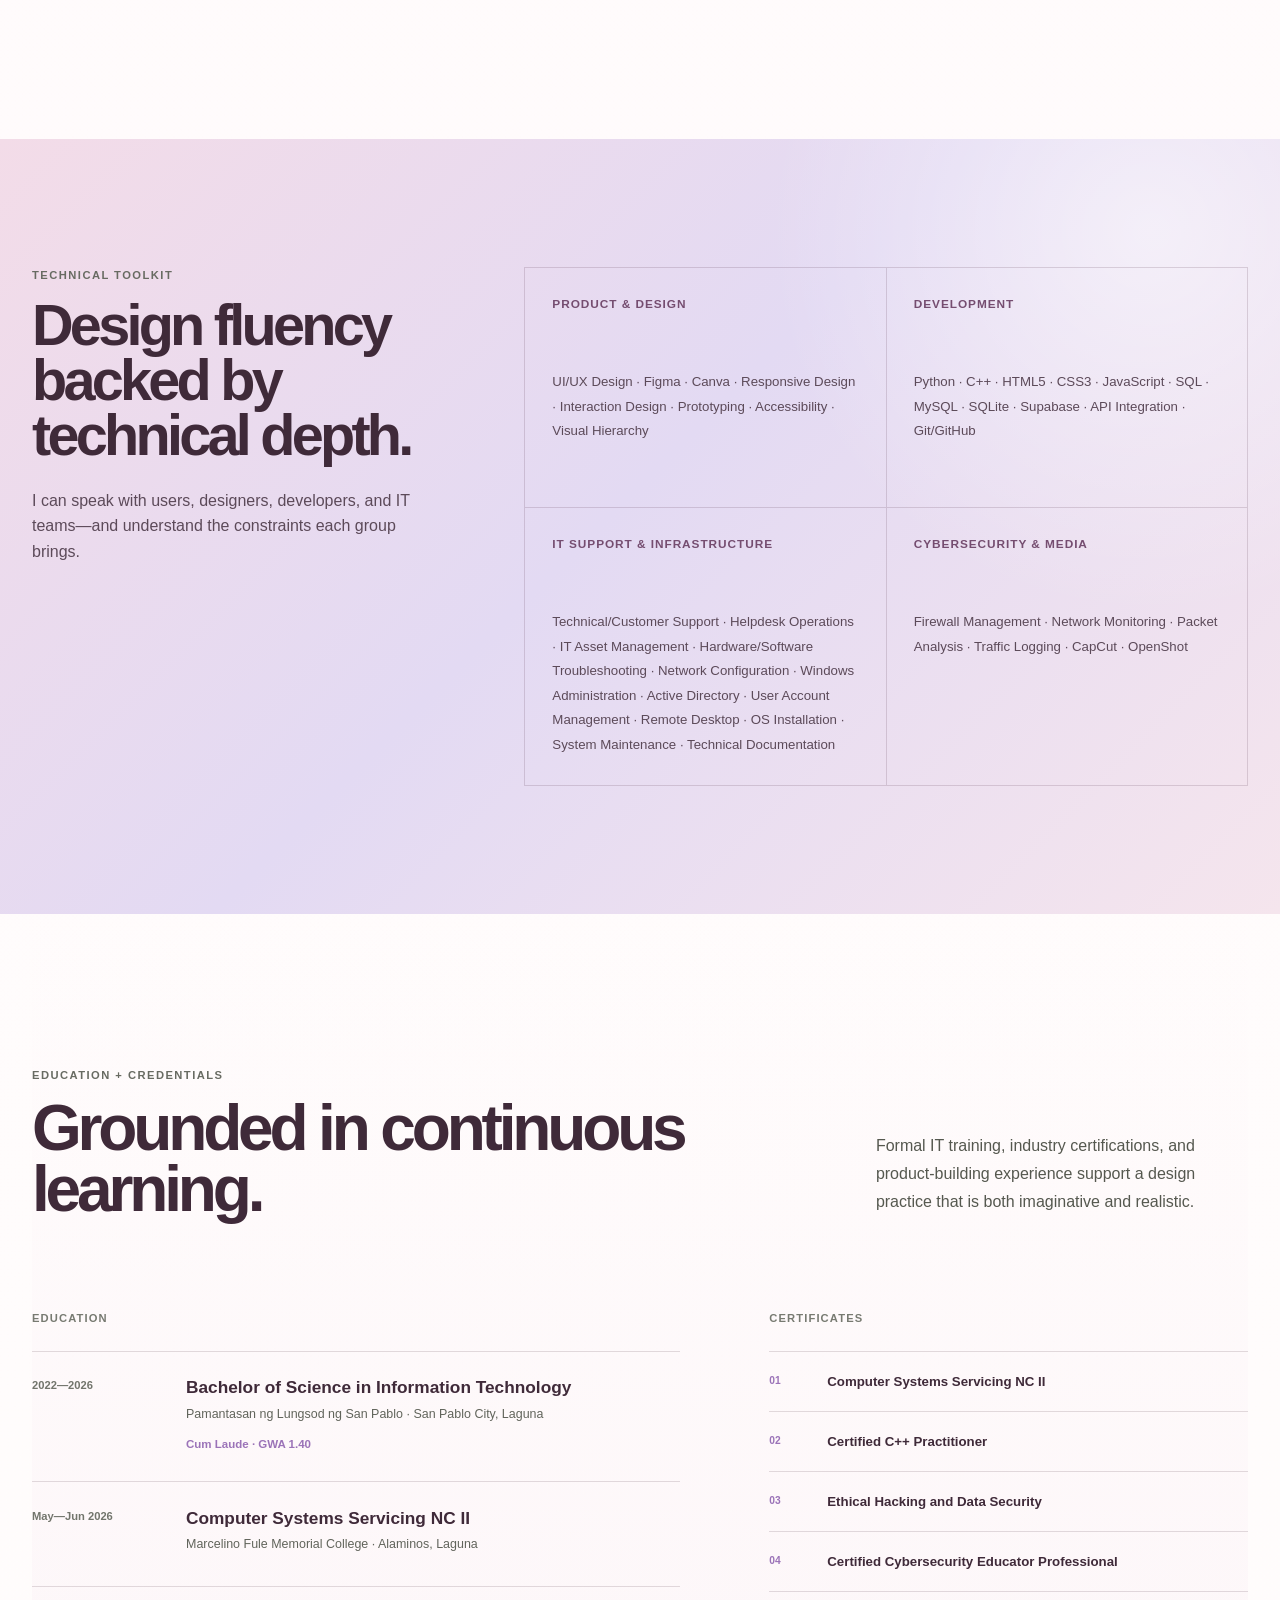
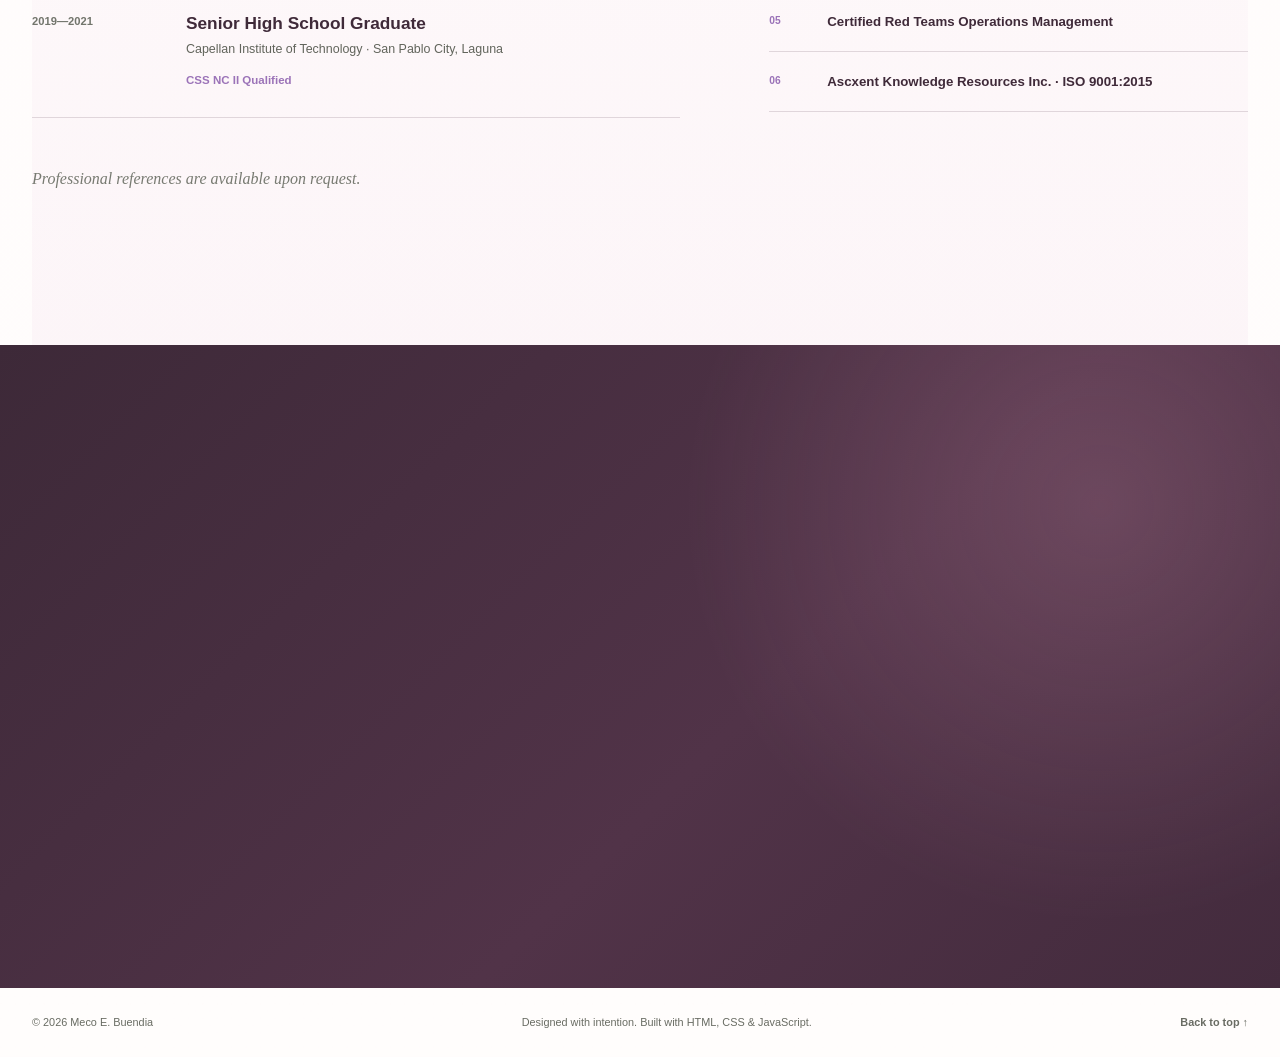
==== commit 0b8555a6: "Link portfolio to standalone CarePath FinWell and Resolve sites" ====
--- a/index.html
+++ b/index.html
@@ -120,7 +120,7 @@
         </article>
 
         <article class="project-card project-care reveal">
-          <a class="project-preview" href="projects/carepath/" target="_blank" rel="noopener"  aria-label="Open the CarePath live website">
+          <a class="project-preview" href="https://sachibara0516.github.io/CarePath/" target="_blank" rel="noopener"  aria-label="Open the CarePath live website">
             <div class="browser-bar"><span><i></i><i></i><i></i></span><small>carepath.health</small><b>Live website ↗</b></div>
             <div class="care-ui preview-ui">
               <div class="care-nav"><strong>care<span>path</span></strong><span>Appointments&nbsp;&nbsp; Care team&nbsp;&nbsp; Support</span><b>MB</b></div>
@@ -132,12 +132,12 @@
             <h3>CarePath <small>Care without uncertainty.</small></h3>
             <p>An inclusive appointment experience built around plain language, transparent choices, keyboard access, and low-stress decision making.</p>
             <ul class="skill-chips" aria-label="Skills demonstrated"><li>Accessibility</li><li>Service design</li><li>Content design</li><li>Mobile prototyping</li></ul>
-            <a class="project-link" href="projects/carepath/" target="_blank" rel="noopener" >Launch prototype <span aria-hidden="true">↗</span></a>
+            <a class="project-link" href="https://sachibara0516.github.io/CarePath/" target="_blank" rel="noopener" >Launch prototype <span aria-hidden="true">↗</span></a>
           </div>
         </article>
 
         <article class="project-card project-fin reveal">
-          <a class="project-preview" href="projects/finwell/" target="_blank" rel="noopener"  aria-label="Open the FinWell live website">
+          <a class="project-preview" href="https://sachibara0516.github.io/FinWell/" target="_blank" rel="noopener"  aria-label="Open the FinWell live website">
             <div class="browser-bar"><span><i></i><i></i><i></i></span><small>dashboard.finwell.local</small><b>Live website ↗</b></div>
             <div class="fin-ui preview-ui">
               <aside><strong>fin<span>well</span></strong><i class="active"></i><i></i><i></i><i></i></aside>
@@ -149,12 +149,12 @@
             <h3>FinWell <small>Confidence over complexity.</small></h3>
             <p>A trustworthy financial planning dashboard shaped by client-advisory experience, with approachable language and actionable progress.</p>
             <ul class="skill-chips" aria-label="Skills demonstrated"><li>Behavioral design</li><li>Trust patterns</li><li>Data storytelling</li><li>Inclusive forms</li></ul>
-            <a class="project-link" href="projects/finwell/" target="_blank" rel="noopener" >Launch prototype <span aria-hidden="true">↗</span></a>
+            <a class="project-link" href="https://sachibara0516.github.io/FinWell/" target="_blank" rel="noopener" >Launch prototype <span aria-hidden="true">↗</span></a>
           </div>
         </article>
 
         <article class="project-card project-resolve reveal">
-          <a class="project-preview" href="projects/resolve/" target="_blank" rel="noopener"  aria-label="Open the Resolve live website">
+          <a class="project-preview" href="https://sachibara0516.github.io/Resolve/" target="_blank" rel="noopener"  aria-label="Open the Resolve live website">
             <div class="browser-bar"><span><i></i><i></i><i></i></span><small>workspace.resolve.support</small><b>Live website ↗</b></div>
             <div class="resolve-ui preview-ui">
               <aside><strong>R/</strong><span>Workspace</span><i class="active"></i><i></i><i></i><i></i></aside>
@@ -166,7 +166,7 @@
             <h3>Resolve <small>Support that keeps its promise.</small></h3>
             <p>A service-desk workspace shaped by hands-on IT support: faster intake, visible ownership, useful context, and calmer resolution flows.</p>
             <ul class="skill-chips" aria-label="Skills demonstrated"><li>Service blueprint</li><li>Workflow design</li><li>UX writing</li><li>Usability heuristics</li></ul>
-            <a class="project-link" href="projects/resolve/" target="_blank" rel="noopener" >Launch prototype <span aria-hidden="true">↗</span></a>
+            <a class="project-link" href="https://sachibara0516.github.io/Resolve/" target="_blank" rel="noopener" >Launch prototype <span aria-hidden="true">↗</span></a>
           </div>
         </article>
       </div>
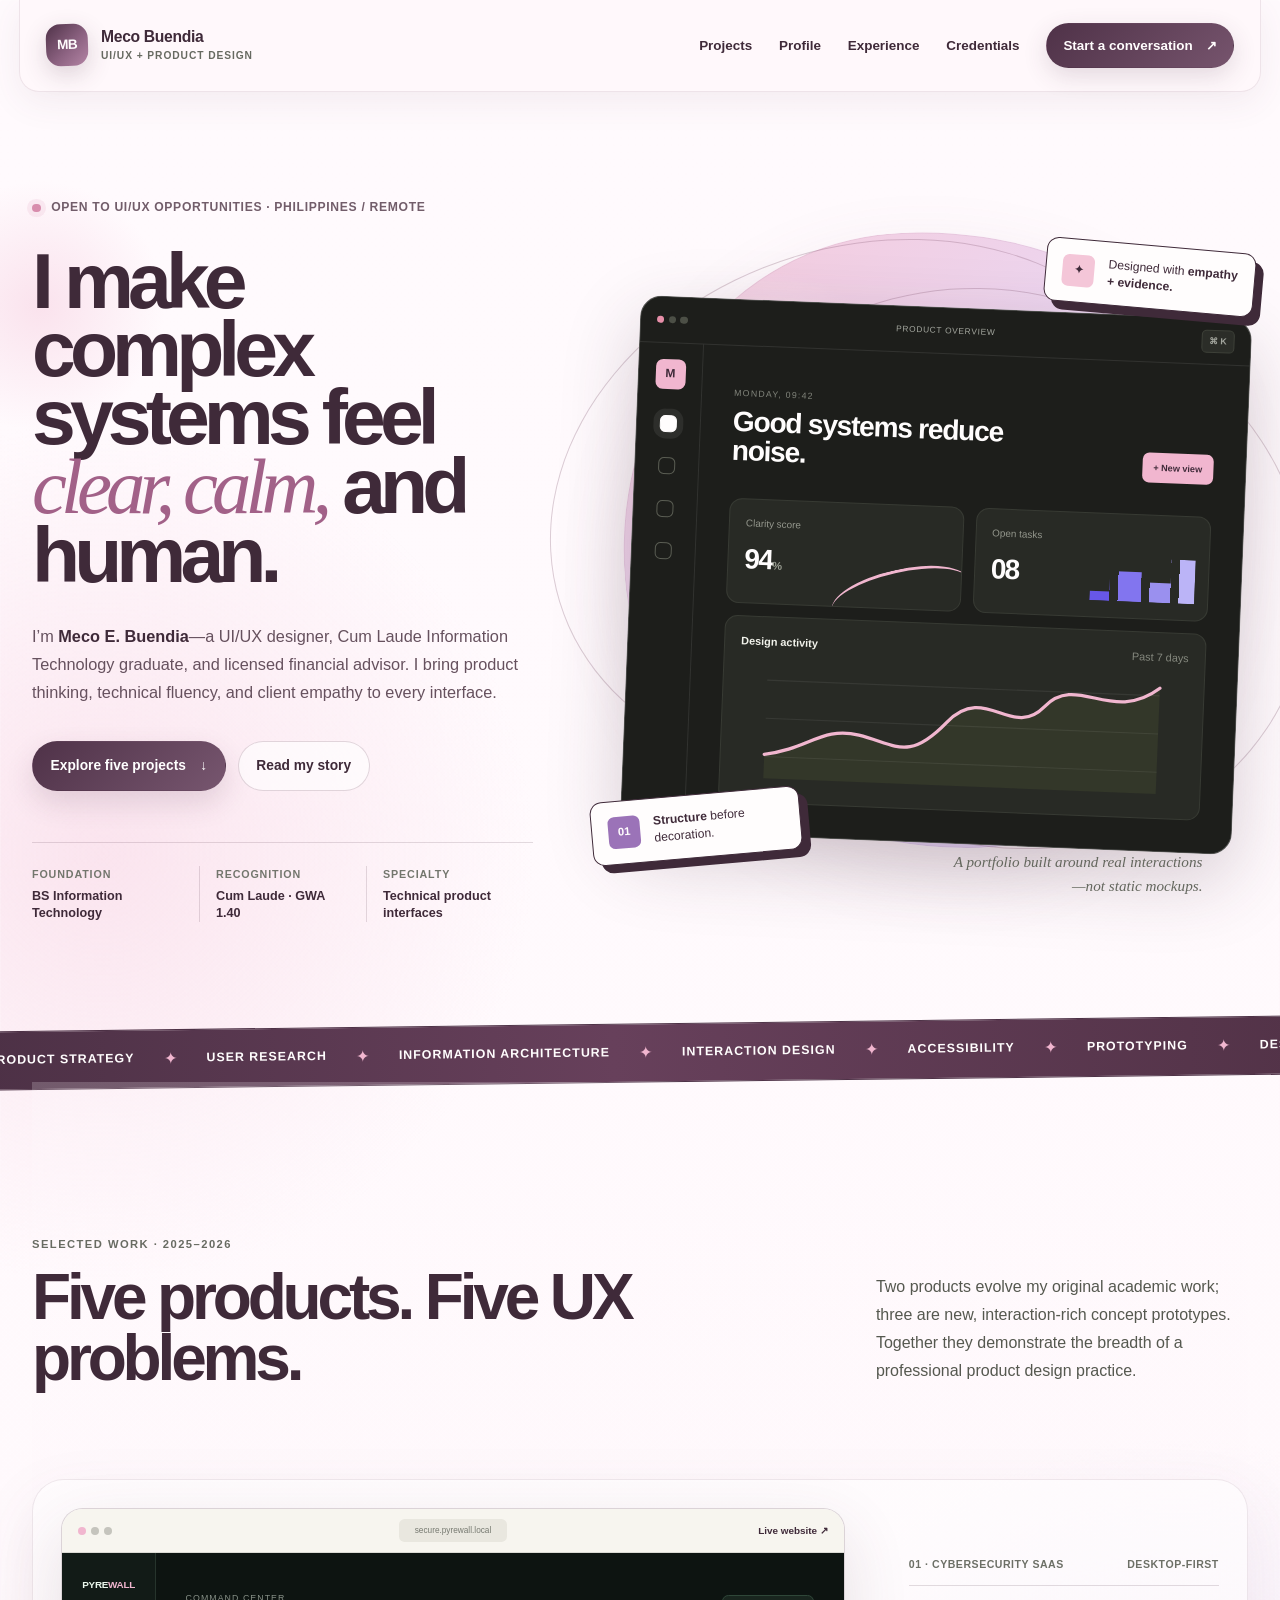
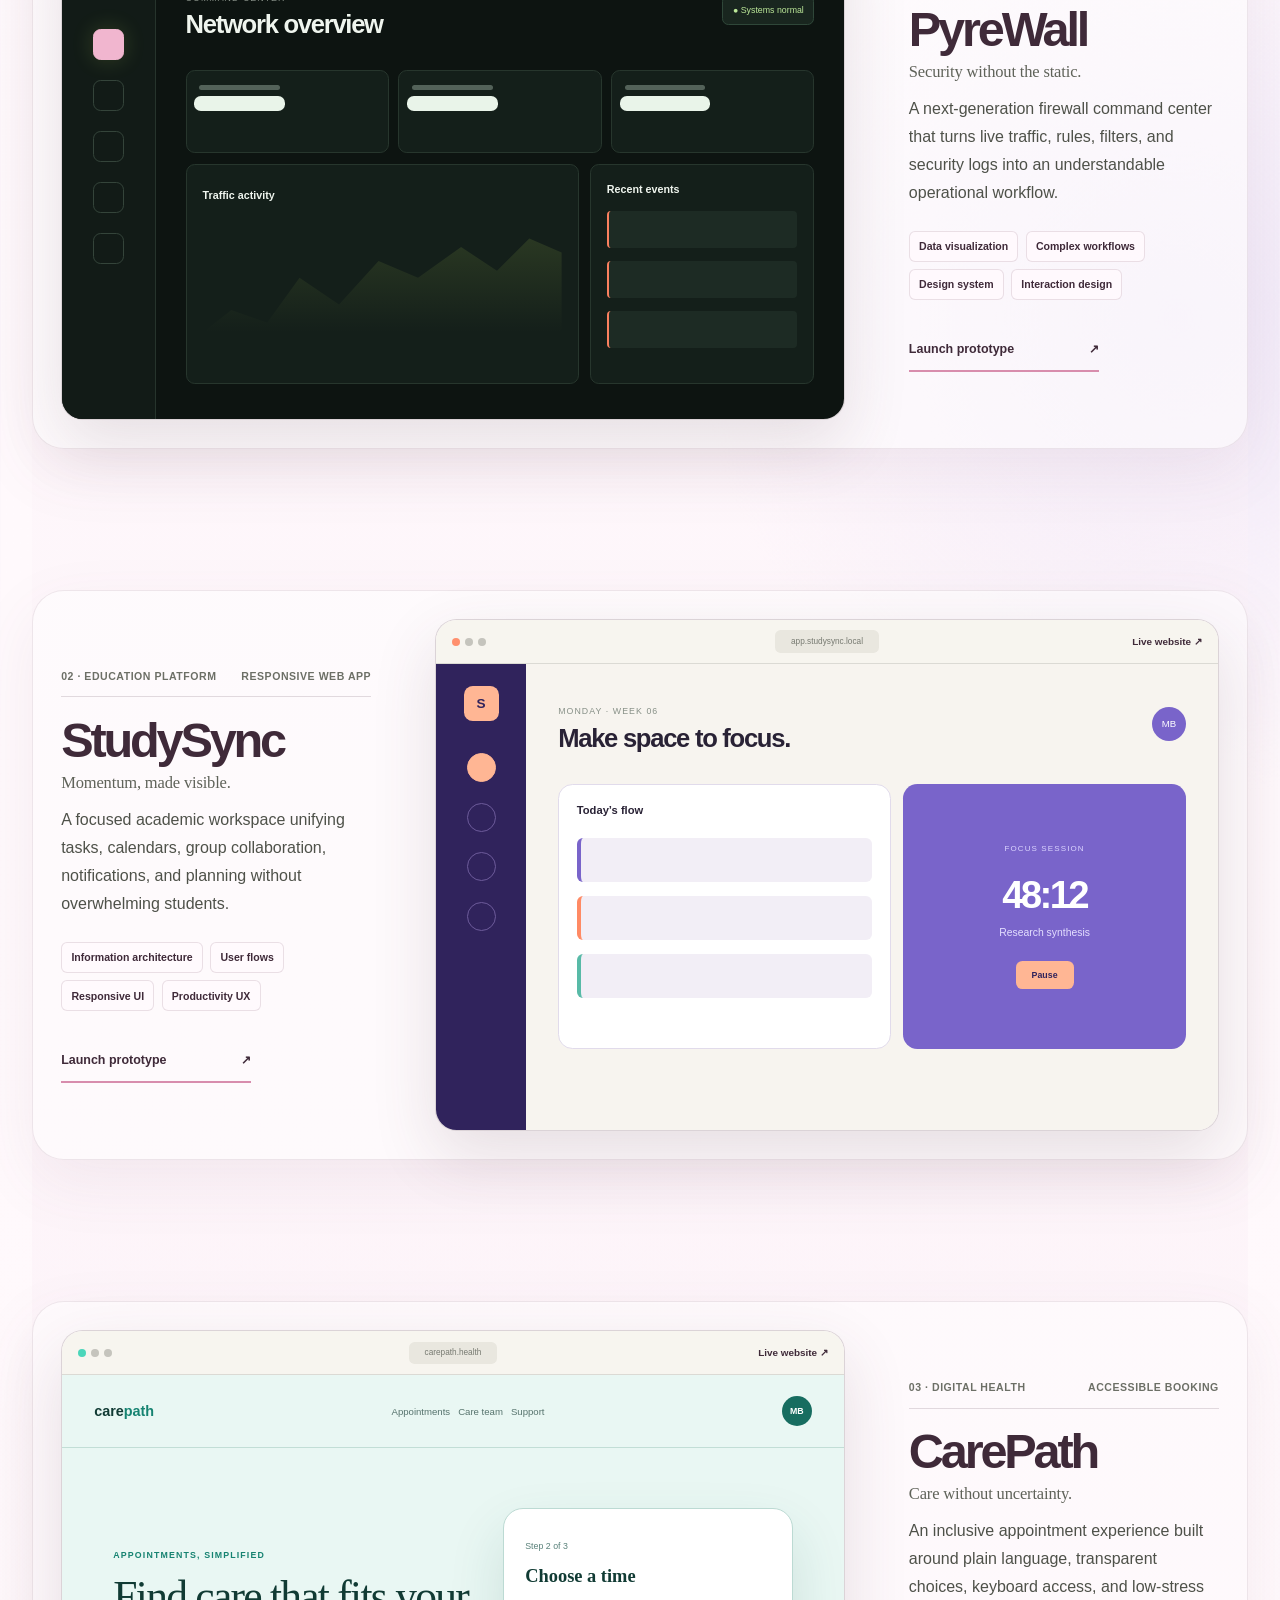
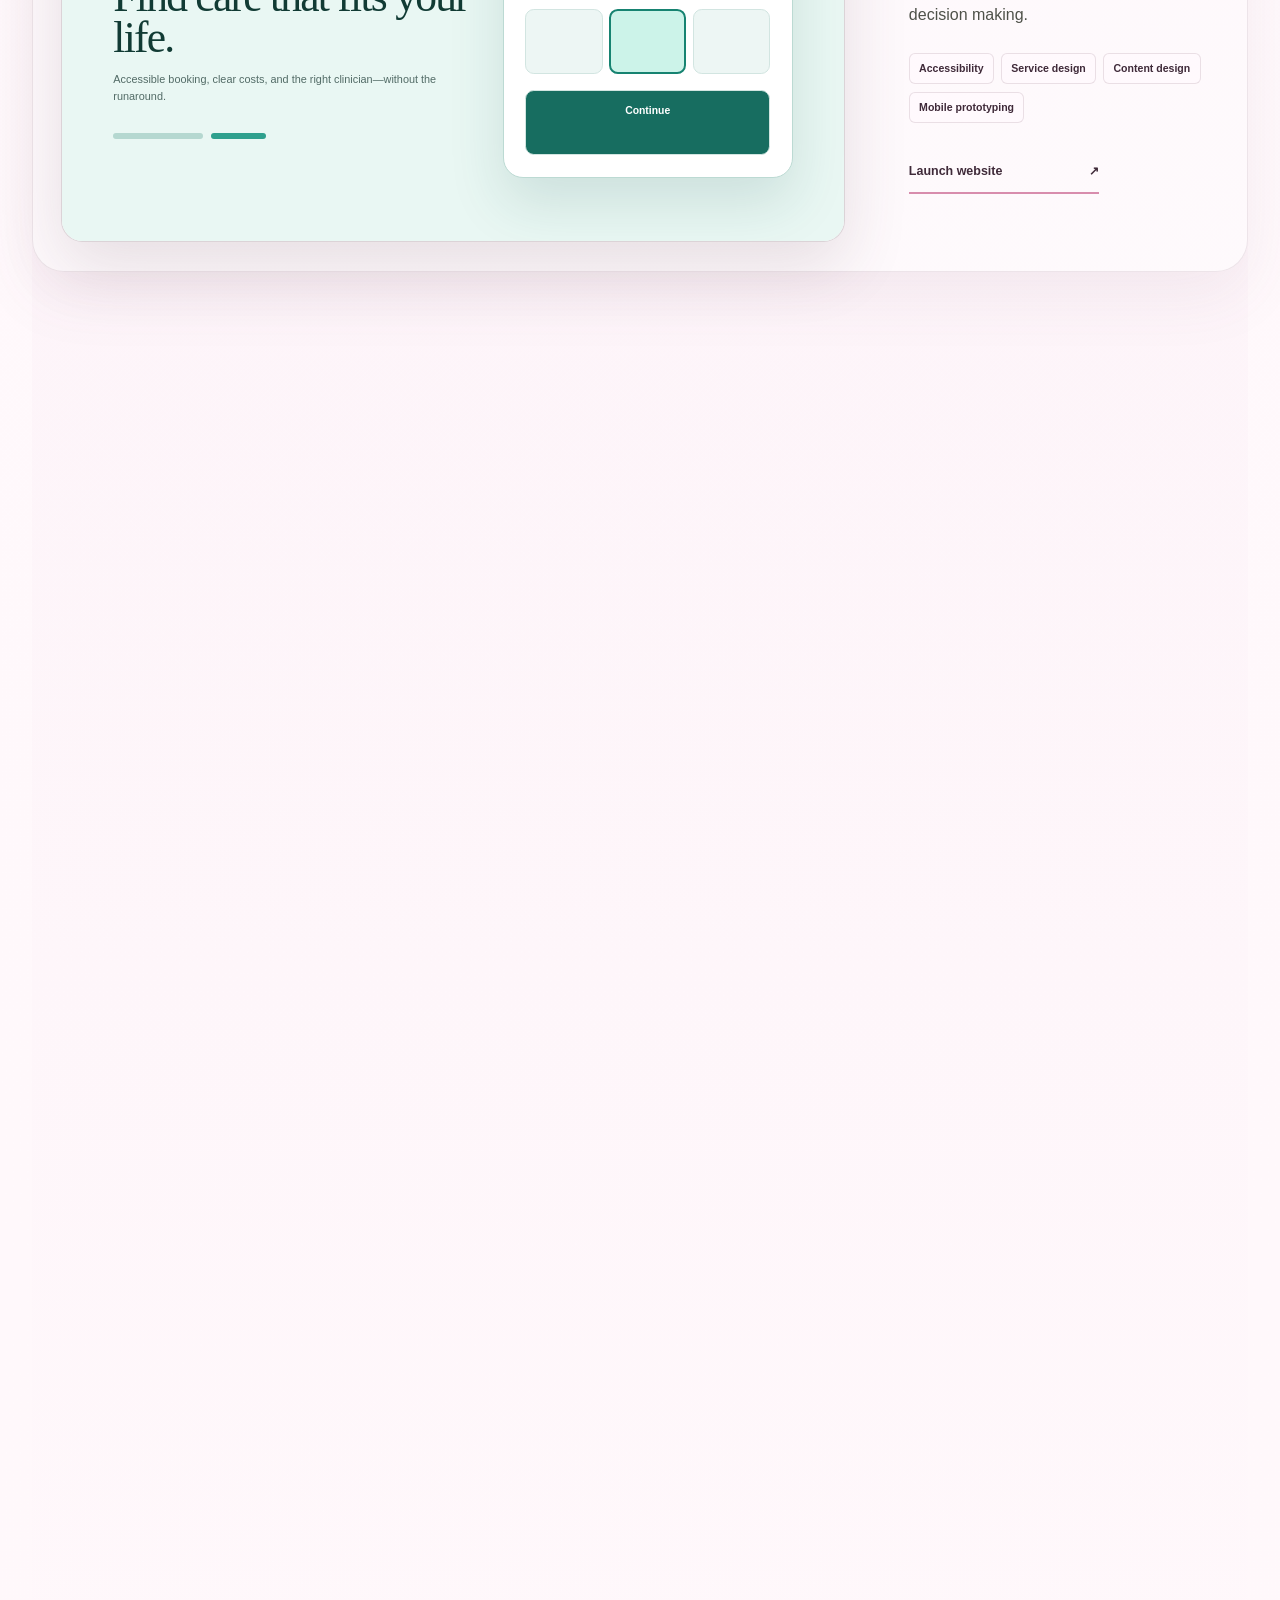
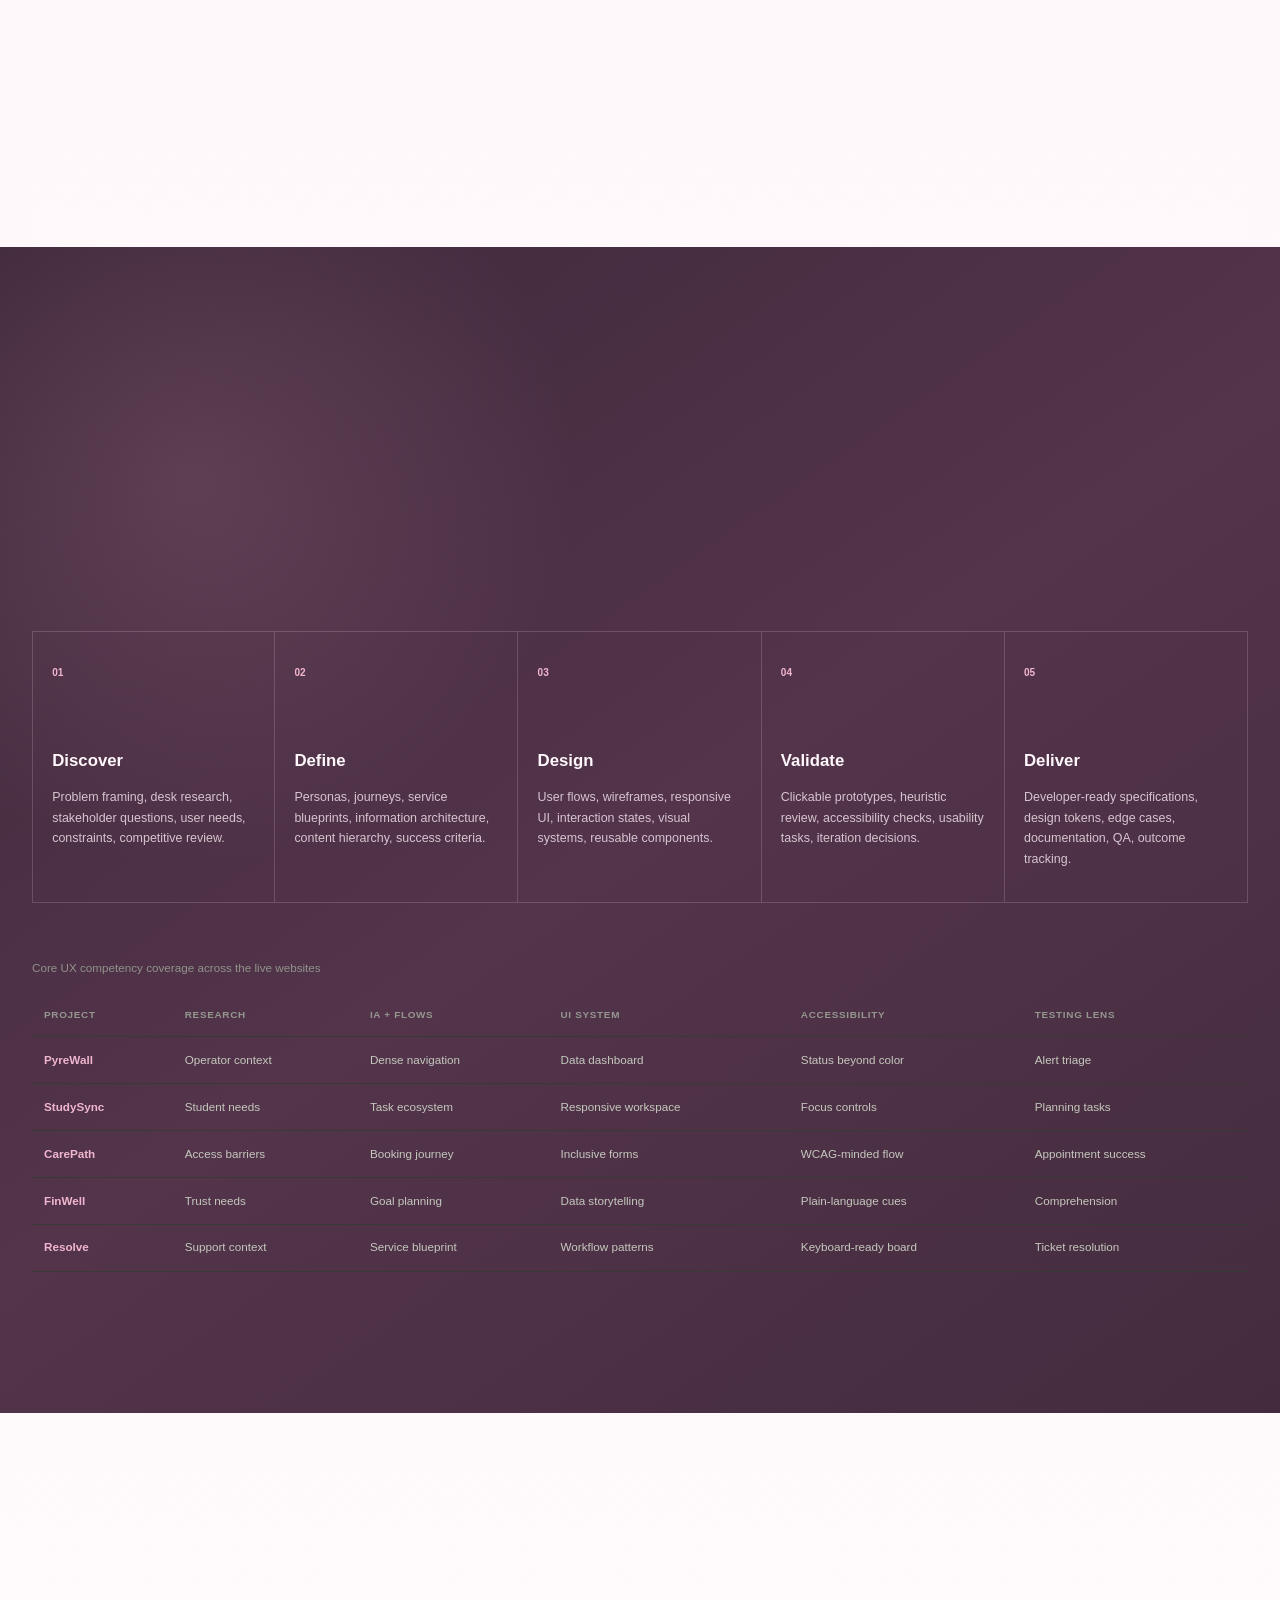
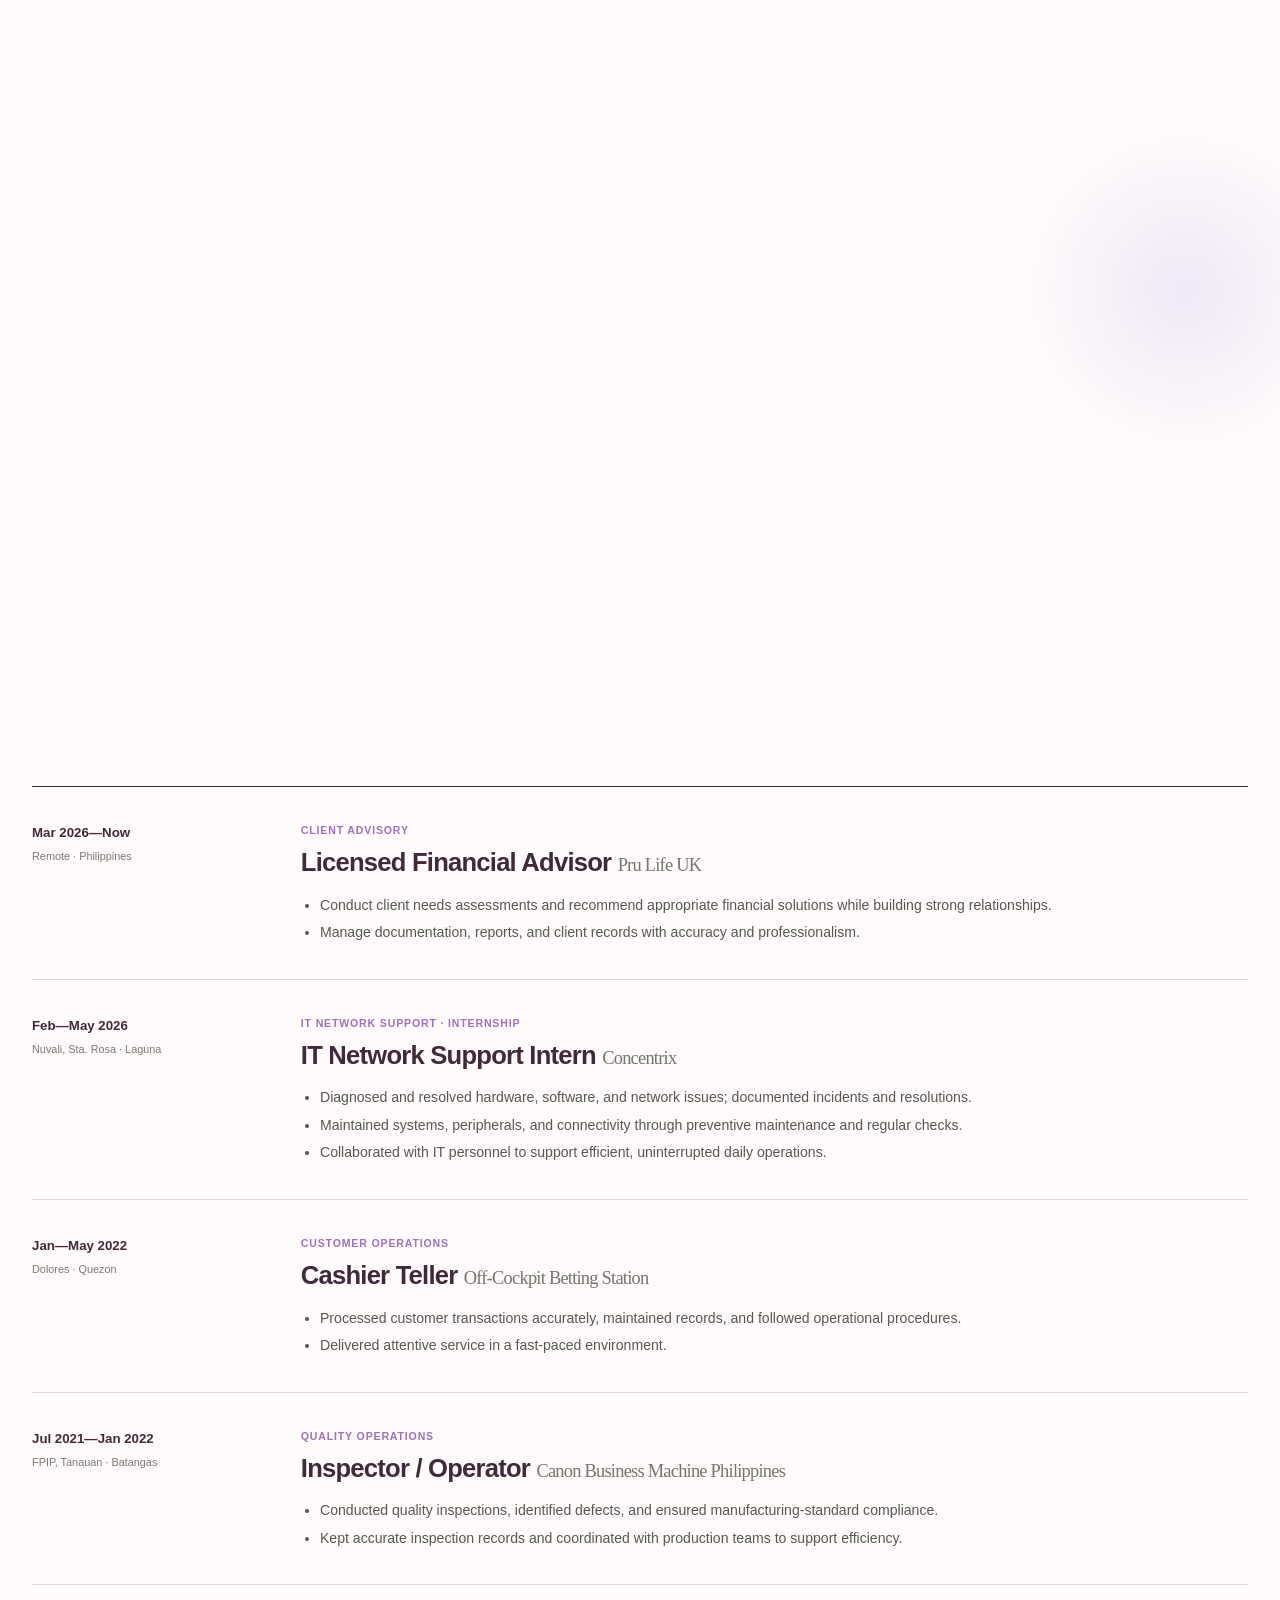
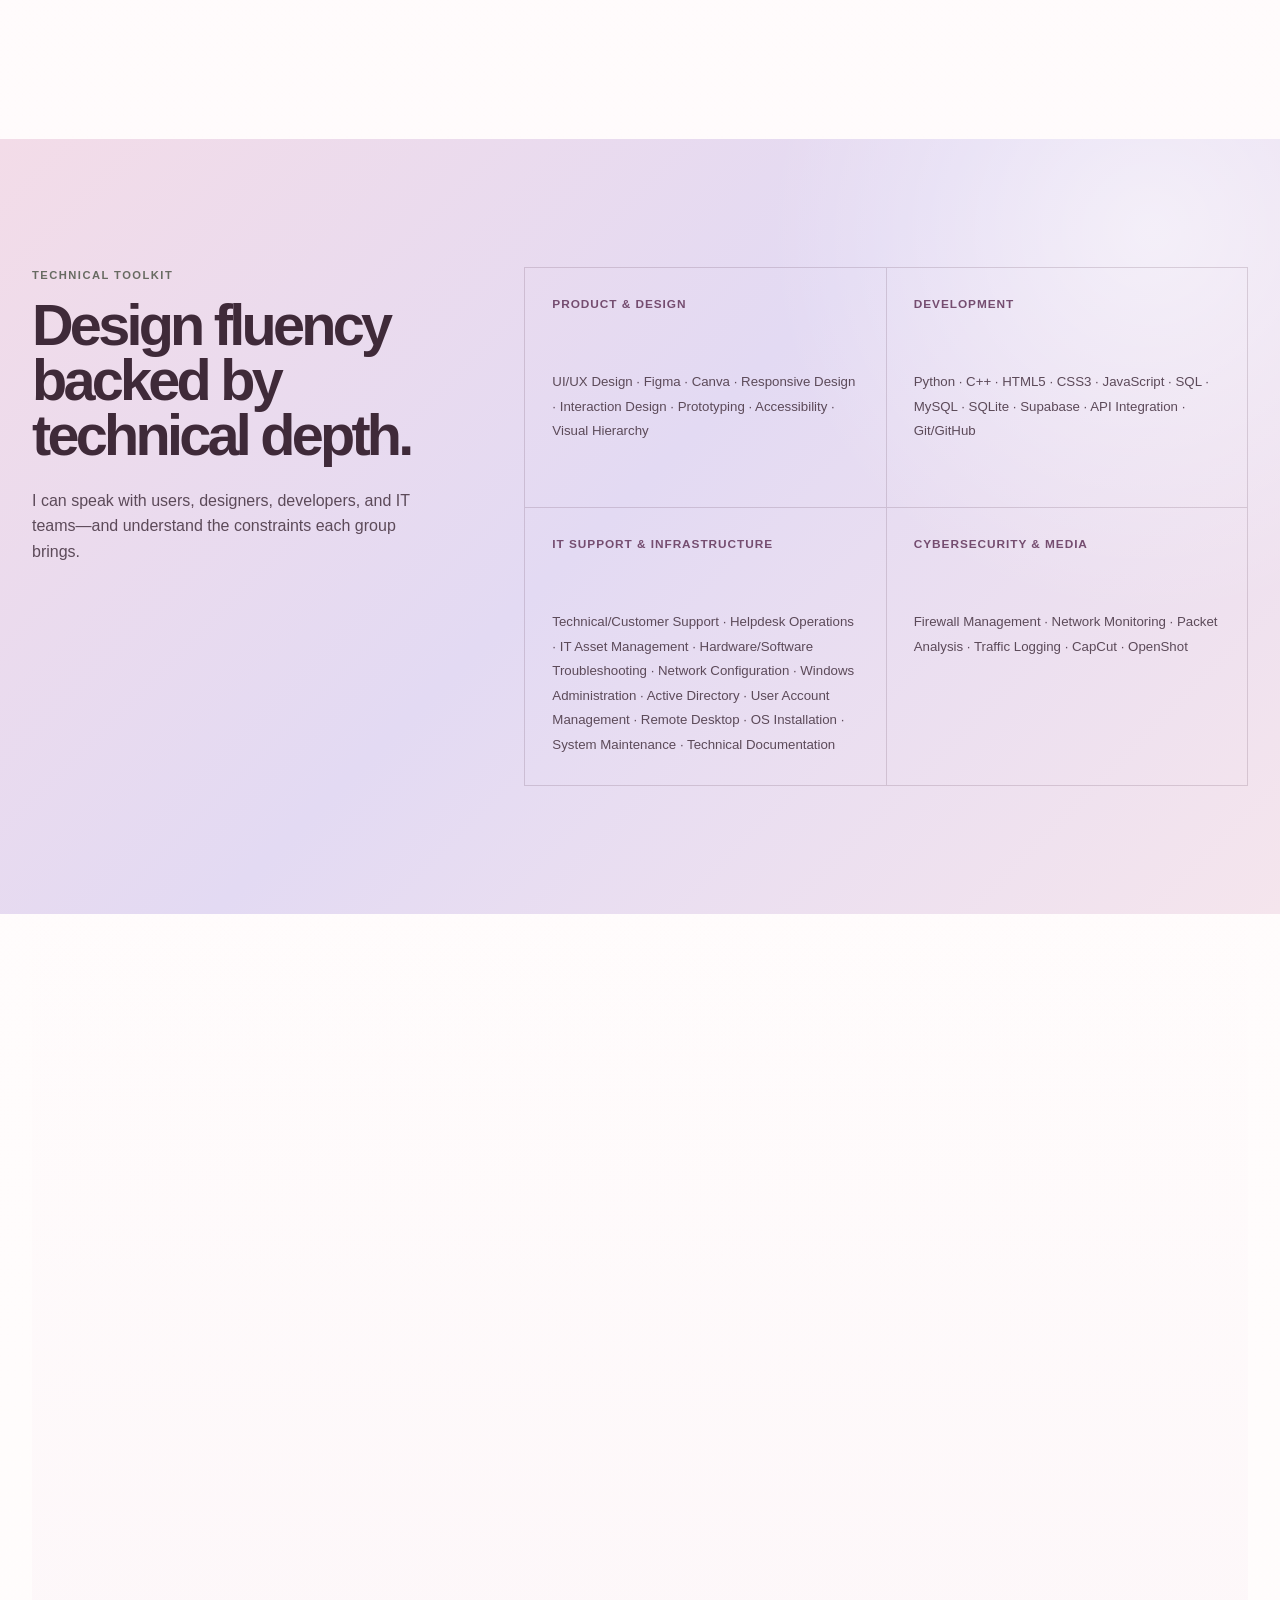
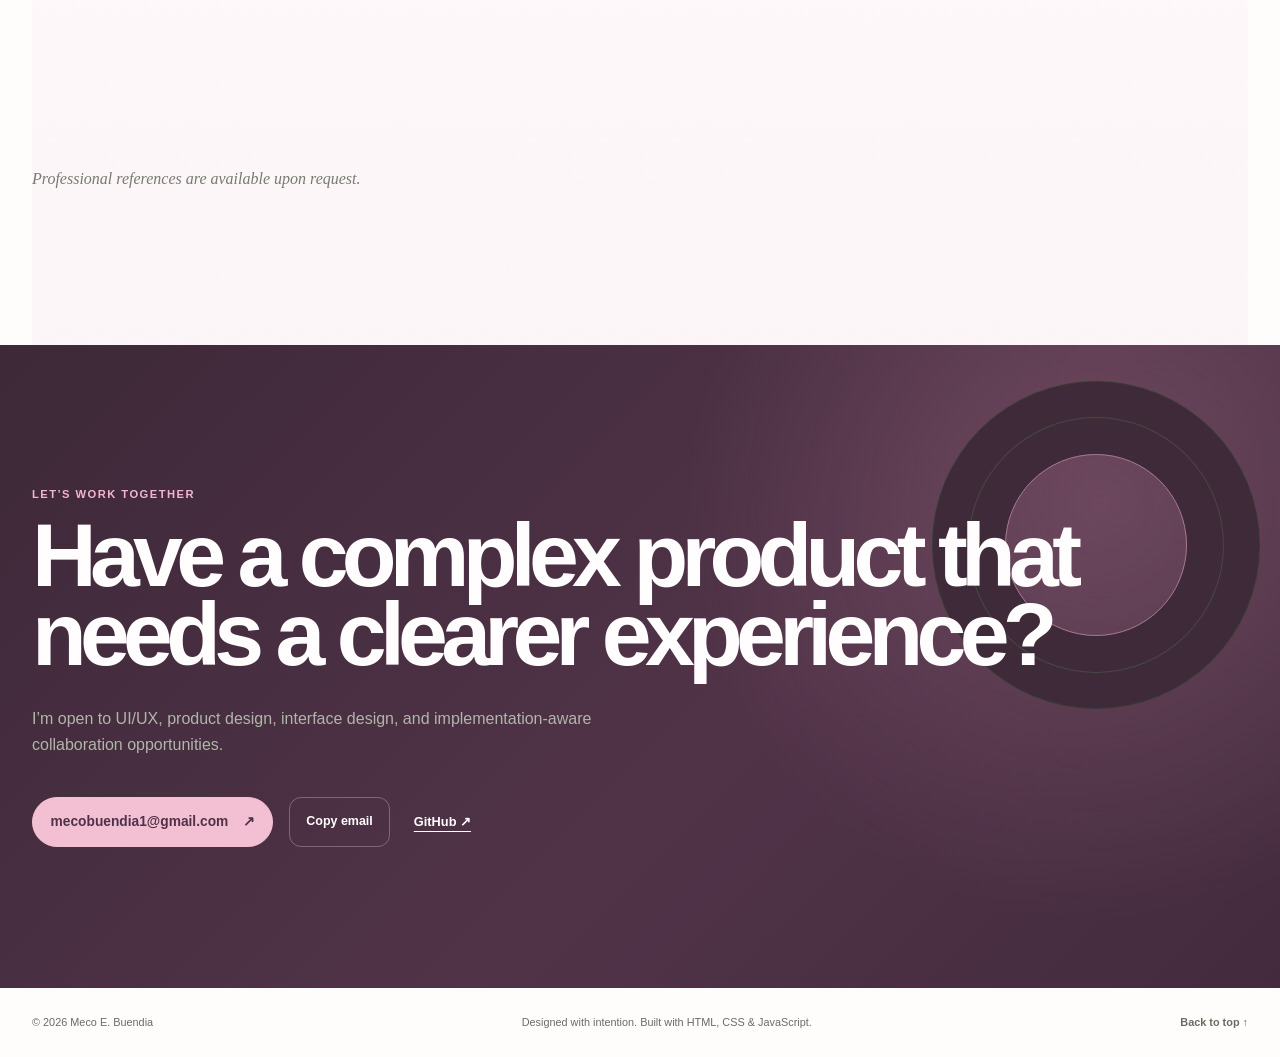
==== commit b9aafe5b: "Launch standalone websites from portfolio project buttons" ====
--- a/index.html
+++ b/index.html
@@ -132,7 +132,7 @@
             <h3>CarePath <small>Care without uncertainty.</small></h3>
             <p>An inclusive appointment experience built around plain language, transparent choices, keyboard access, and low-stress decision making.</p>
             <ul class="skill-chips" aria-label="Skills demonstrated"><li>Accessibility</li><li>Service design</li><li>Content design</li><li>Mobile prototyping</li></ul>
-            <a class="project-link" href="https://sachibara0516.github.io/CarePath/" target="_blank" rel="noopener" >Launch prototype <span aria-hidden="true">↗</span></a>
+            <a class="project-link" href="https://sachibara0516.github.io/CarePath/" target="_blank" rel="noopener" >Launch website <span aria-hidden="true">↗</span></a>
           </div>
         </article>
 
@@ -149,7 +149,7 @@
             <h3>FinWell <small>Confidence over complexity.</small></h3>
             <p>A trustworthy financial planning dashboard shaped by client-advisory experience, with approachable language and actionable progress.</p>
             <ul class="skill-chips" aria-label="Skills demonstrated"><li>Behavioral design</li><li>Trust patterns</li><li>Data storytelling</li><li>Inclusive forms</li></ul>
-            <a class="project-link" href="https://sachibara0516.github.io/FinWell/" target="_blank" rel="noopener" >Launch prototype <span aria-hidden="true">↗</span></a>
+            <a class="project-link" href="https://sachibara0516.github.io/FinWell/" target="_blank" rel="noopener" >Launch website <span aria-hidden="true">↗</span></a>
           </div>
         </article>
 
@@ -166,7 +166,7 @@
             <h3>Resolve <small>Support that keeps its promise.</small></h3>
             <p>A service-desk workspace shaped by hands-on IT support: faster intake, visible ownership, useful context, and calmer resolution flows.</p>
             <ul class="skill-chips" aria-label="Skills demonstrated"><li>Service blueprint</li><li>Workflow design</li><li>UX writing</li><li>Usability heuristics</li></ul>
-            <a class="project-link" href="https://sachibara0516.github.io/Resolve/" target="_blank" rel="noopener" >Launch prototype <span aria-hidden="true">↗</span></a>
+            <a class="project-link" href="https://sachibara0516.github.io/Resolve/" target="_blank" rel="noopener" >Launch website <span aria-hidden="true">↗</span></a>
           </div>
         </article>
       </div>
@@ -174,7 +174,7 @@
 
     <section class="discipline-section" aria-labelledby="discipline-title">
       <div class="section-shell">
-        <div class="section-intro inverse reveal"><div><p class="eyebrow">Capability coverage</p><h2 id="discipline-title">From ambiguity to a shippable interface.</h2></div><p>The five prototypes are intentionally designed as a portfolio system: each spotlights a different domain, user need, interaction model, and professional competency.</p></div>
+        <div class="section-intro inverse reveal"><div><p class="eyebrow">Capability coverage</p><h2 id="discipline-title">From ambiguity to a shippable interface.</h2></div><p>The five projects are intentionally designed as a portfolio system: each spotlights a different domain, user need, interaction model, and professional competency.</p></div>
         <div class="discipline-grid reveal">
           <article><span>01</span><h3>Discover</h3><p>Problem framing, desk research, stakeholder questions, user needs, constraints, competitive review.</p></article>
           <article><span>02</span><h3>Define</h3><p>Personas, journeys, service blueprints, information architecture, content hierarchy, success criteria.</p></article>
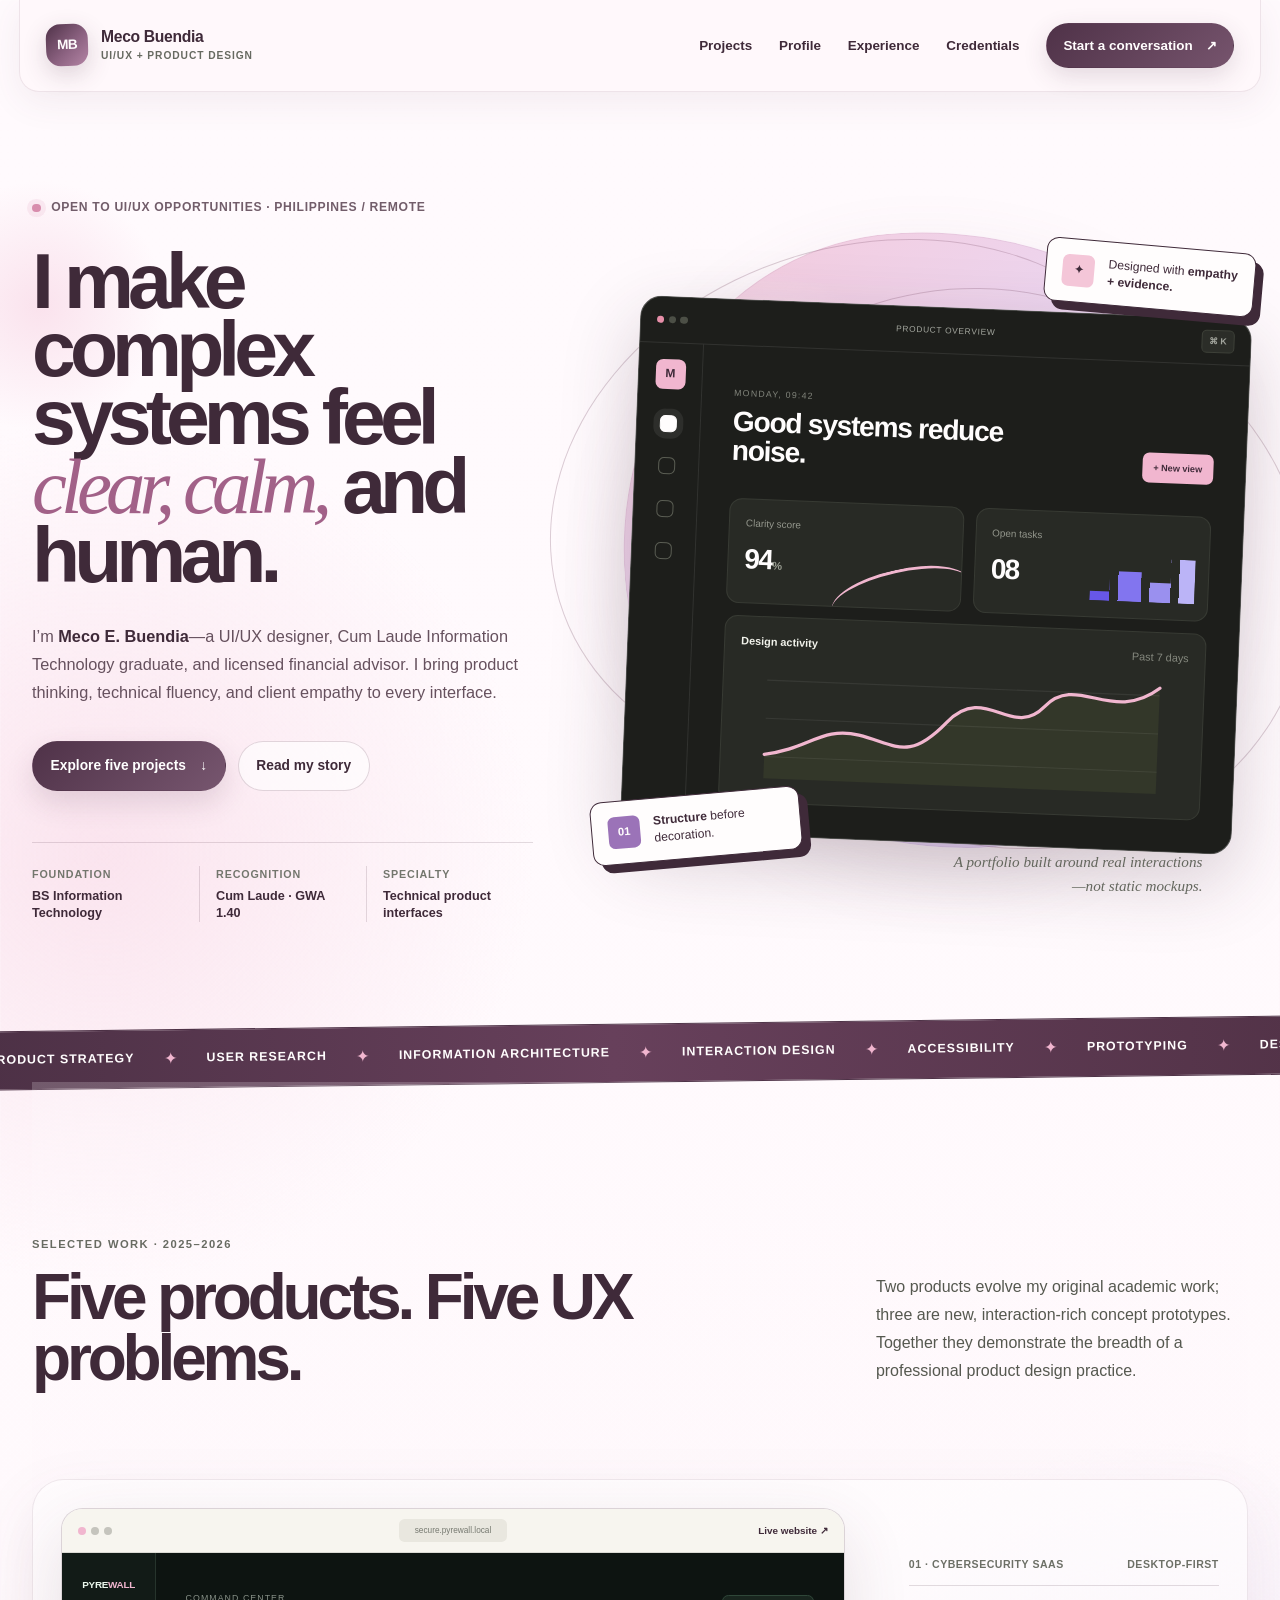
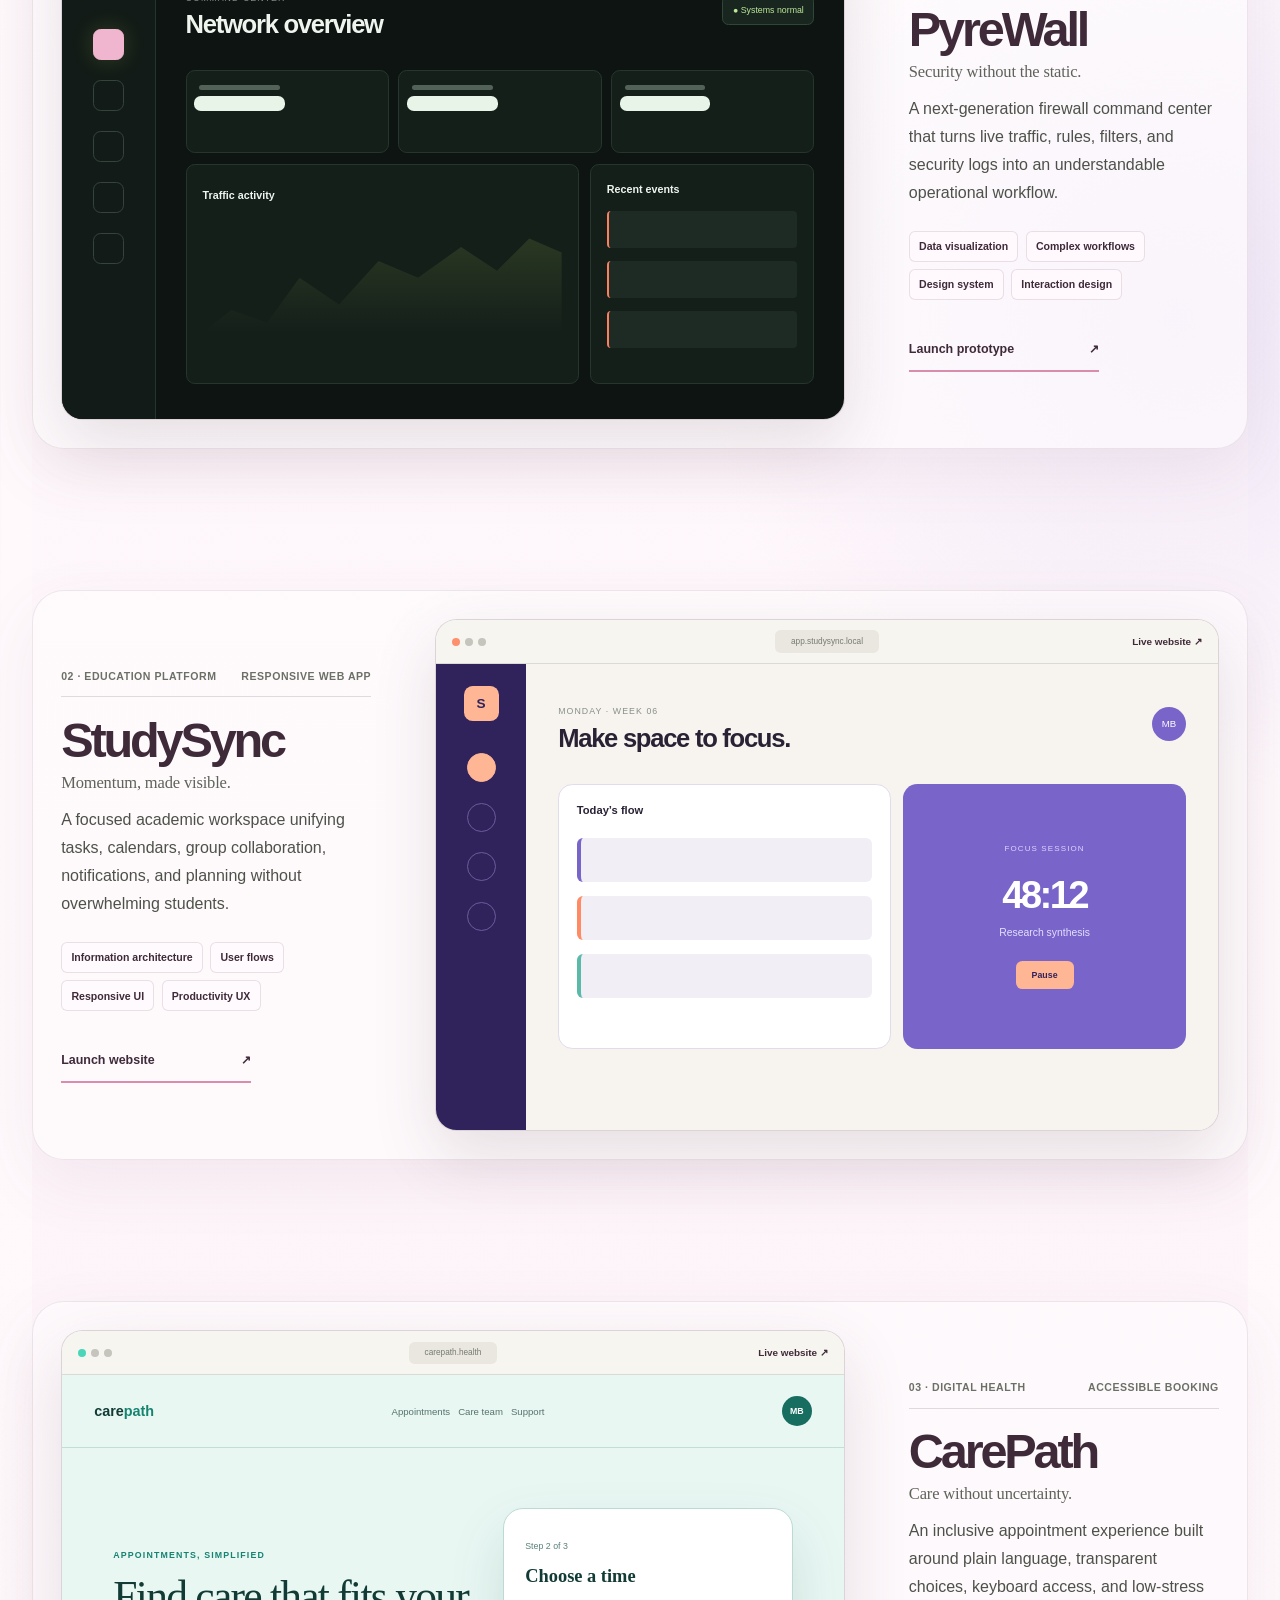
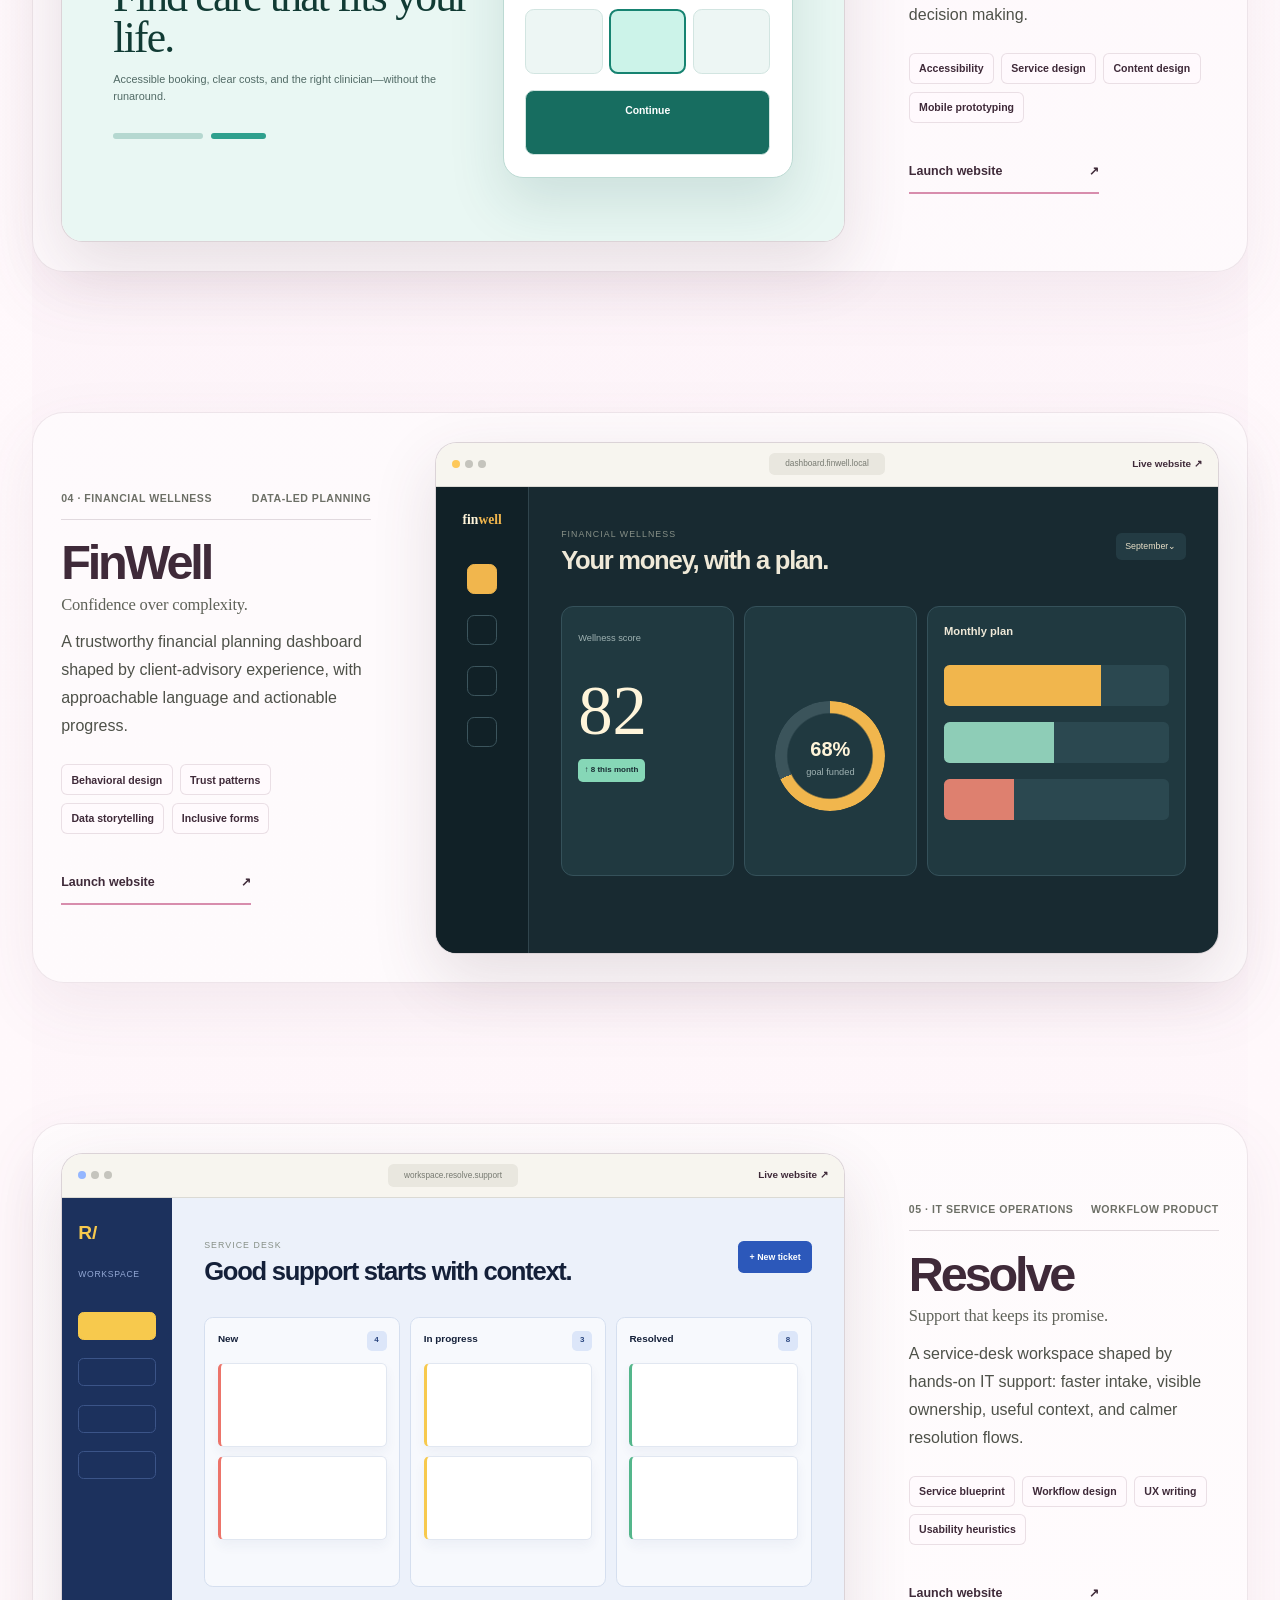
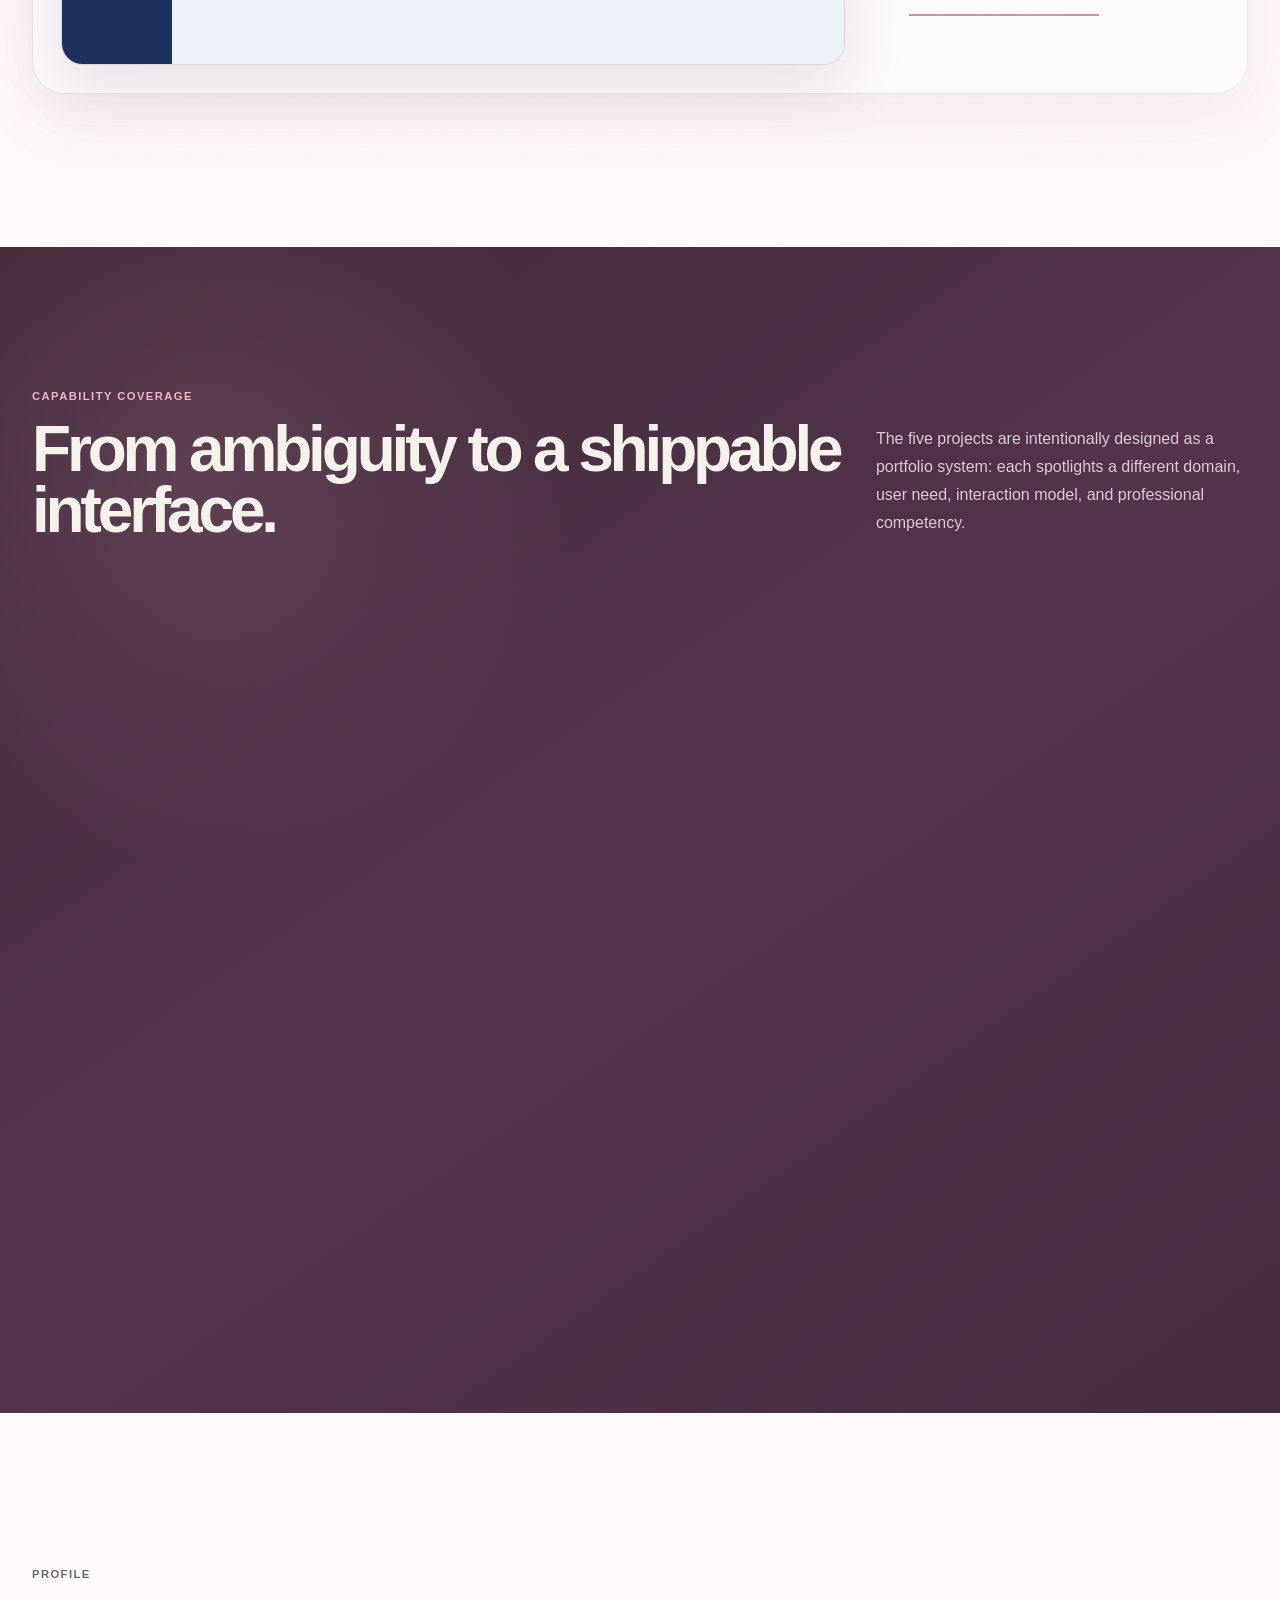
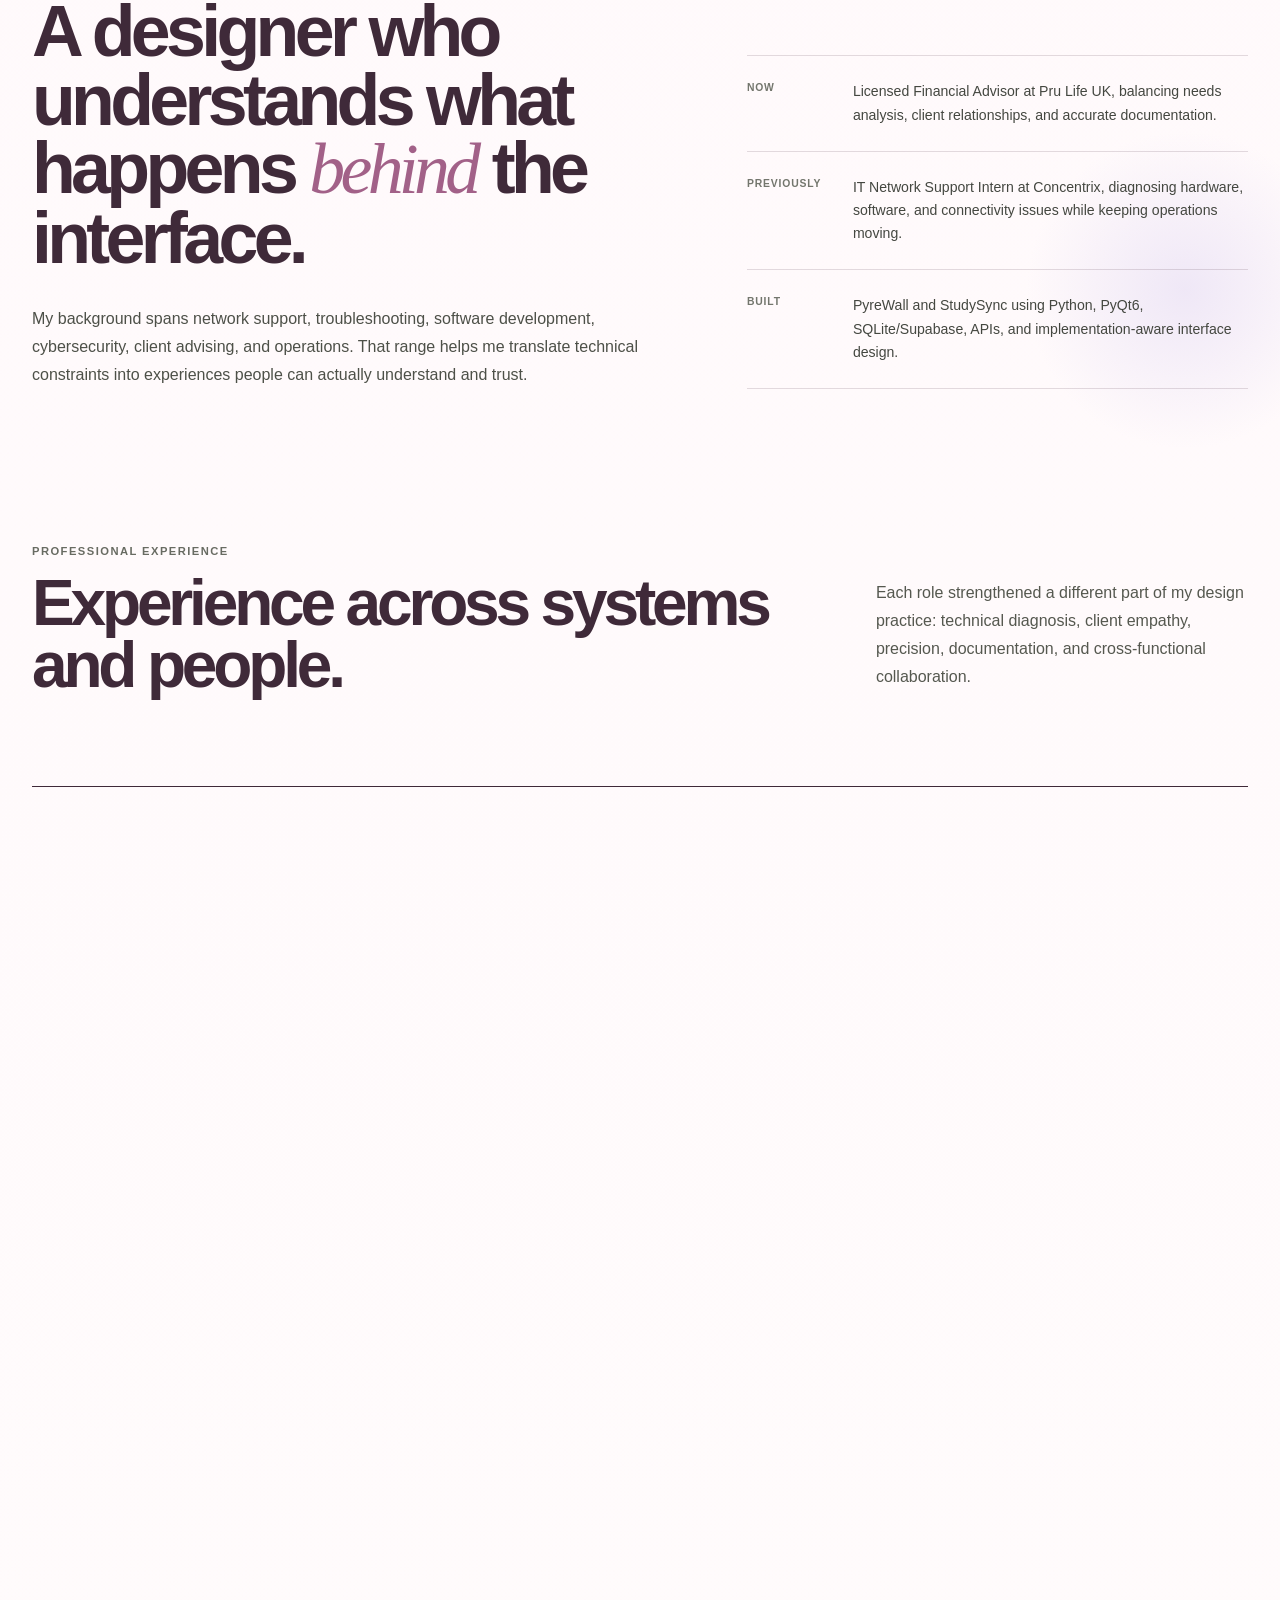
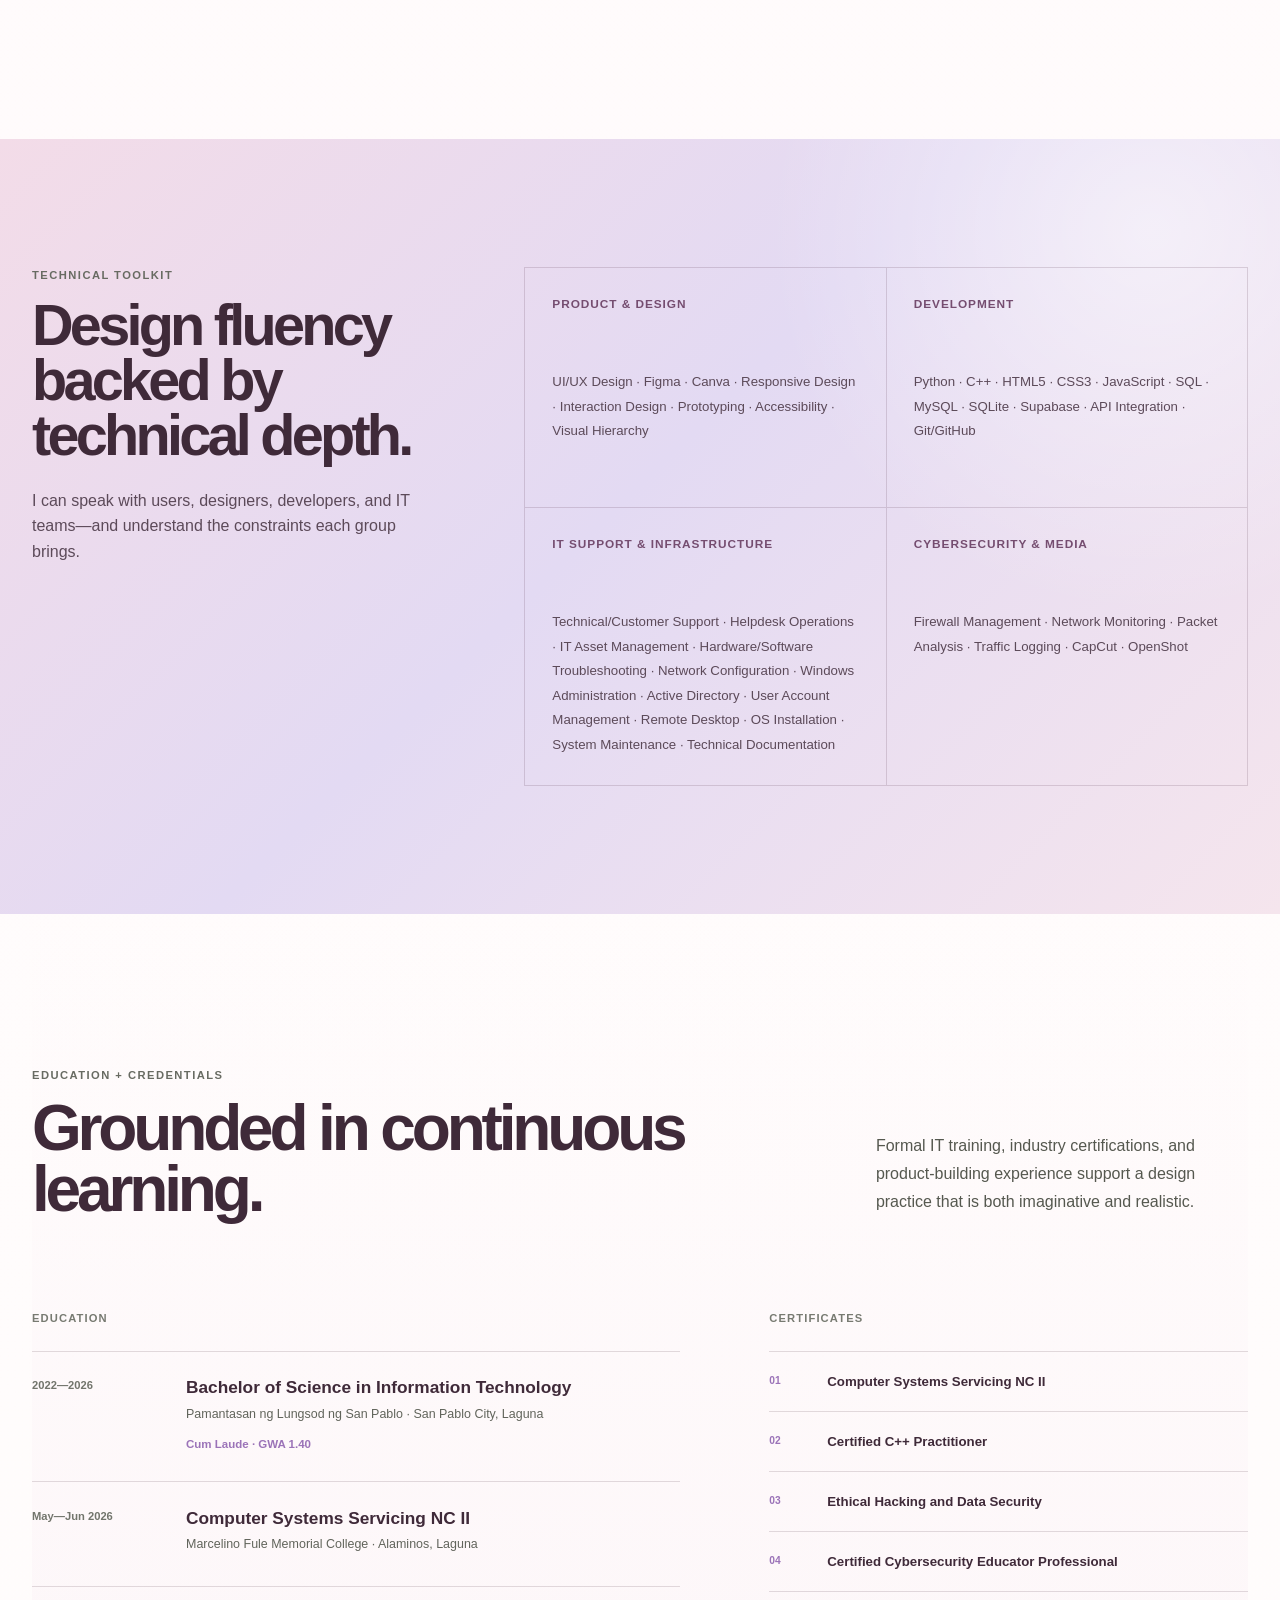
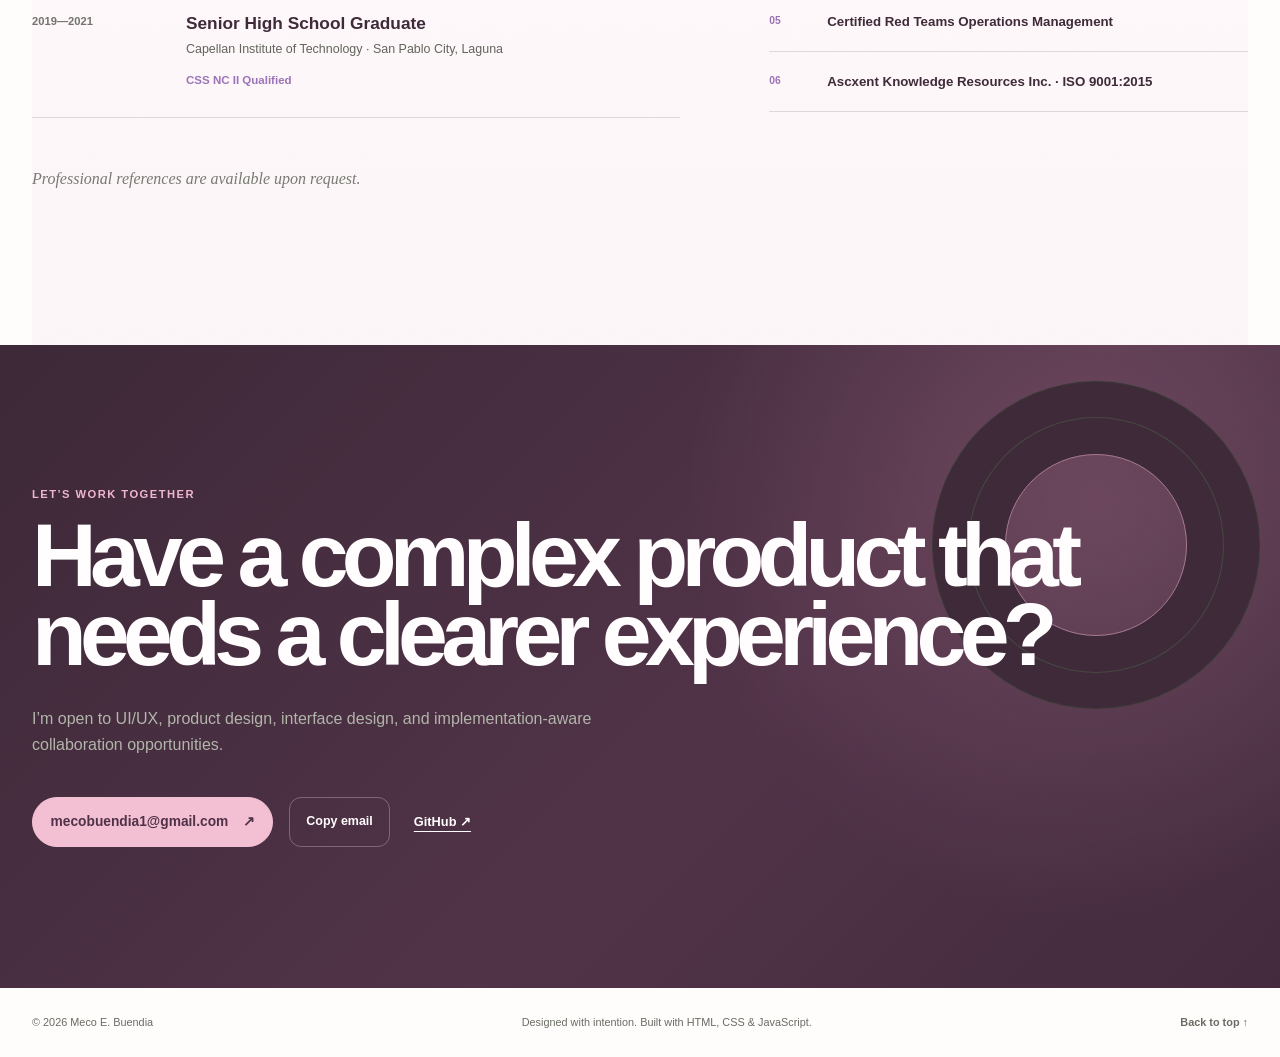
==== commit 389e6ce4: "Launch full StudySync website from portfolio" ====
--- a/index.html
+++ b/index.html
@@ -103,7 +103,7 @@
         </article>
 
         <article class="project-card project-study reveal">
-          <a class="project-preview" href="projects/studysync/" target="_blank" rel="noopener"  aria-label="Open the StudySync live website">
+          <a class="project-preview" href="projects/studysync/" target="_blank" rel="noopener"  aria-label="Open the StudySync website">
             <div class="browser-bar"><span><i></i><i></i><i></i></span><small>app.studysync.local</small><b>Live website ↗</b></div>
             <div class="study-ui preview-ui">
               <aside><strong>S<span>StudySync</span></strong><i class="active"></i><i></i><i></i><i></i></aside>
@@ -115,7 +115,7 @@
             <h3>StudySync <small>Momentum, made visible.</small></h3>
             <p>A focused academic workspace unifying tasks, calendars, group collaboration, notifications, and planning without overwhelming students.</p>
             <ul class="skill-chips" aria-label="Skills demonstrated"><li>Information architecture</li><li>User flows</li><li>Responsive UI</li><li>Productivity UX</li></ul>
-            <a class="project-link" href="projects/studysync/" target="_blank" rel="noopener" >Launch prototype <span aria-hidden="true">↗</span></a>
+            <a class="project-link" href="projects/studysync/" target="_blank" rel="noopener" >Launch website <span aria-hidden="true">↗</span></a>
           </div>
         </article>
 
